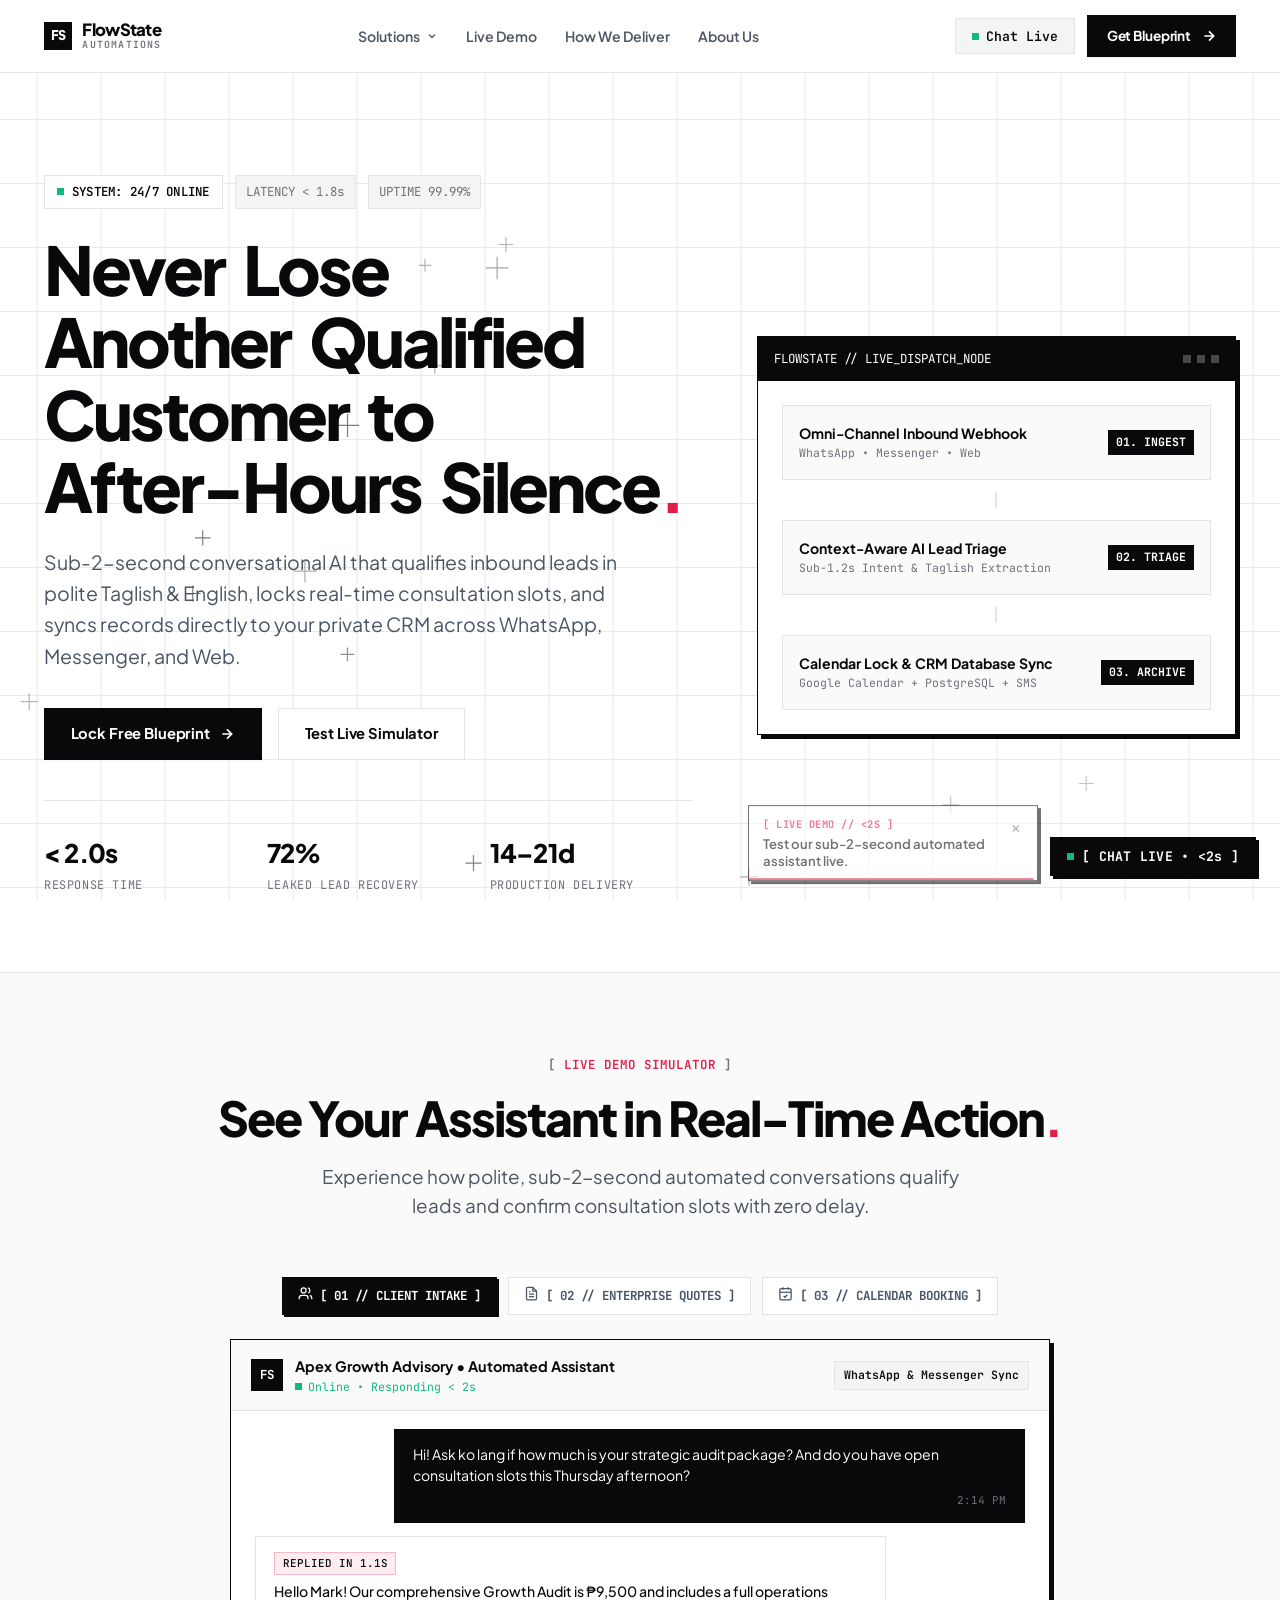
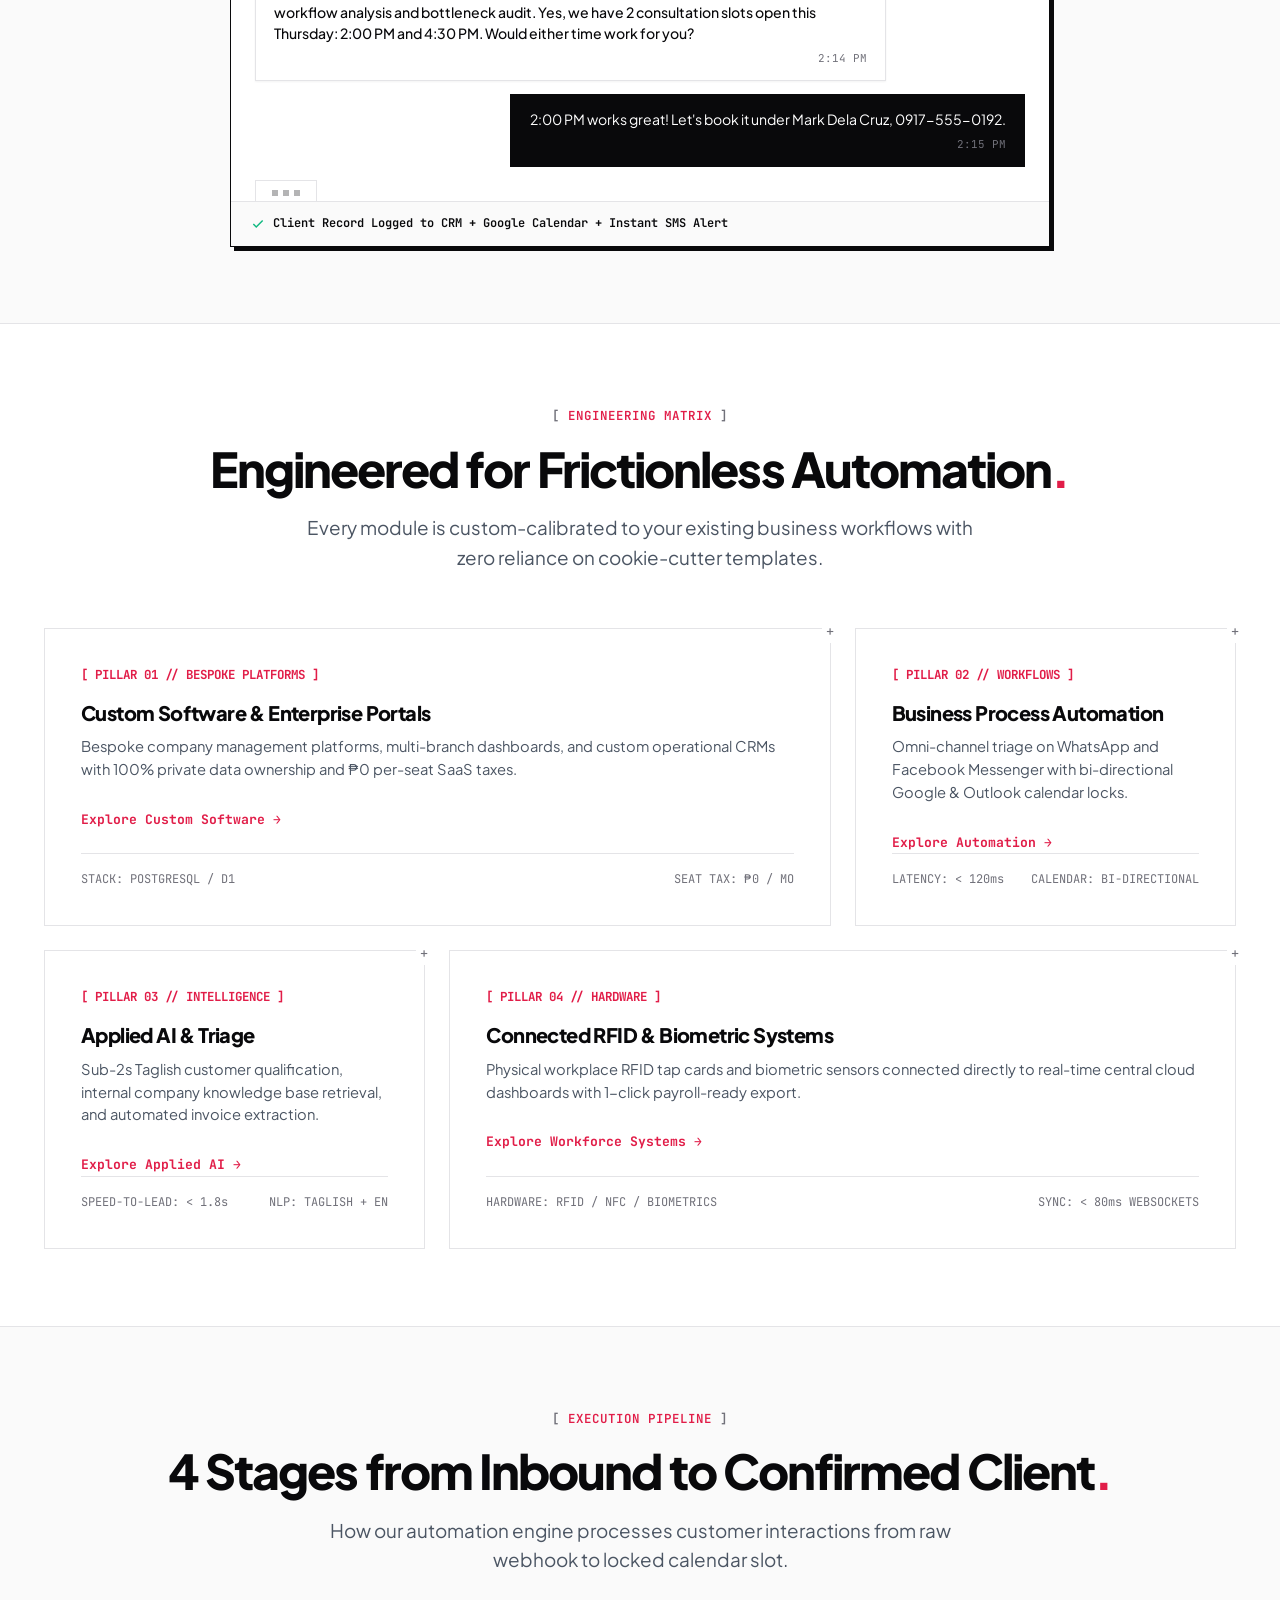
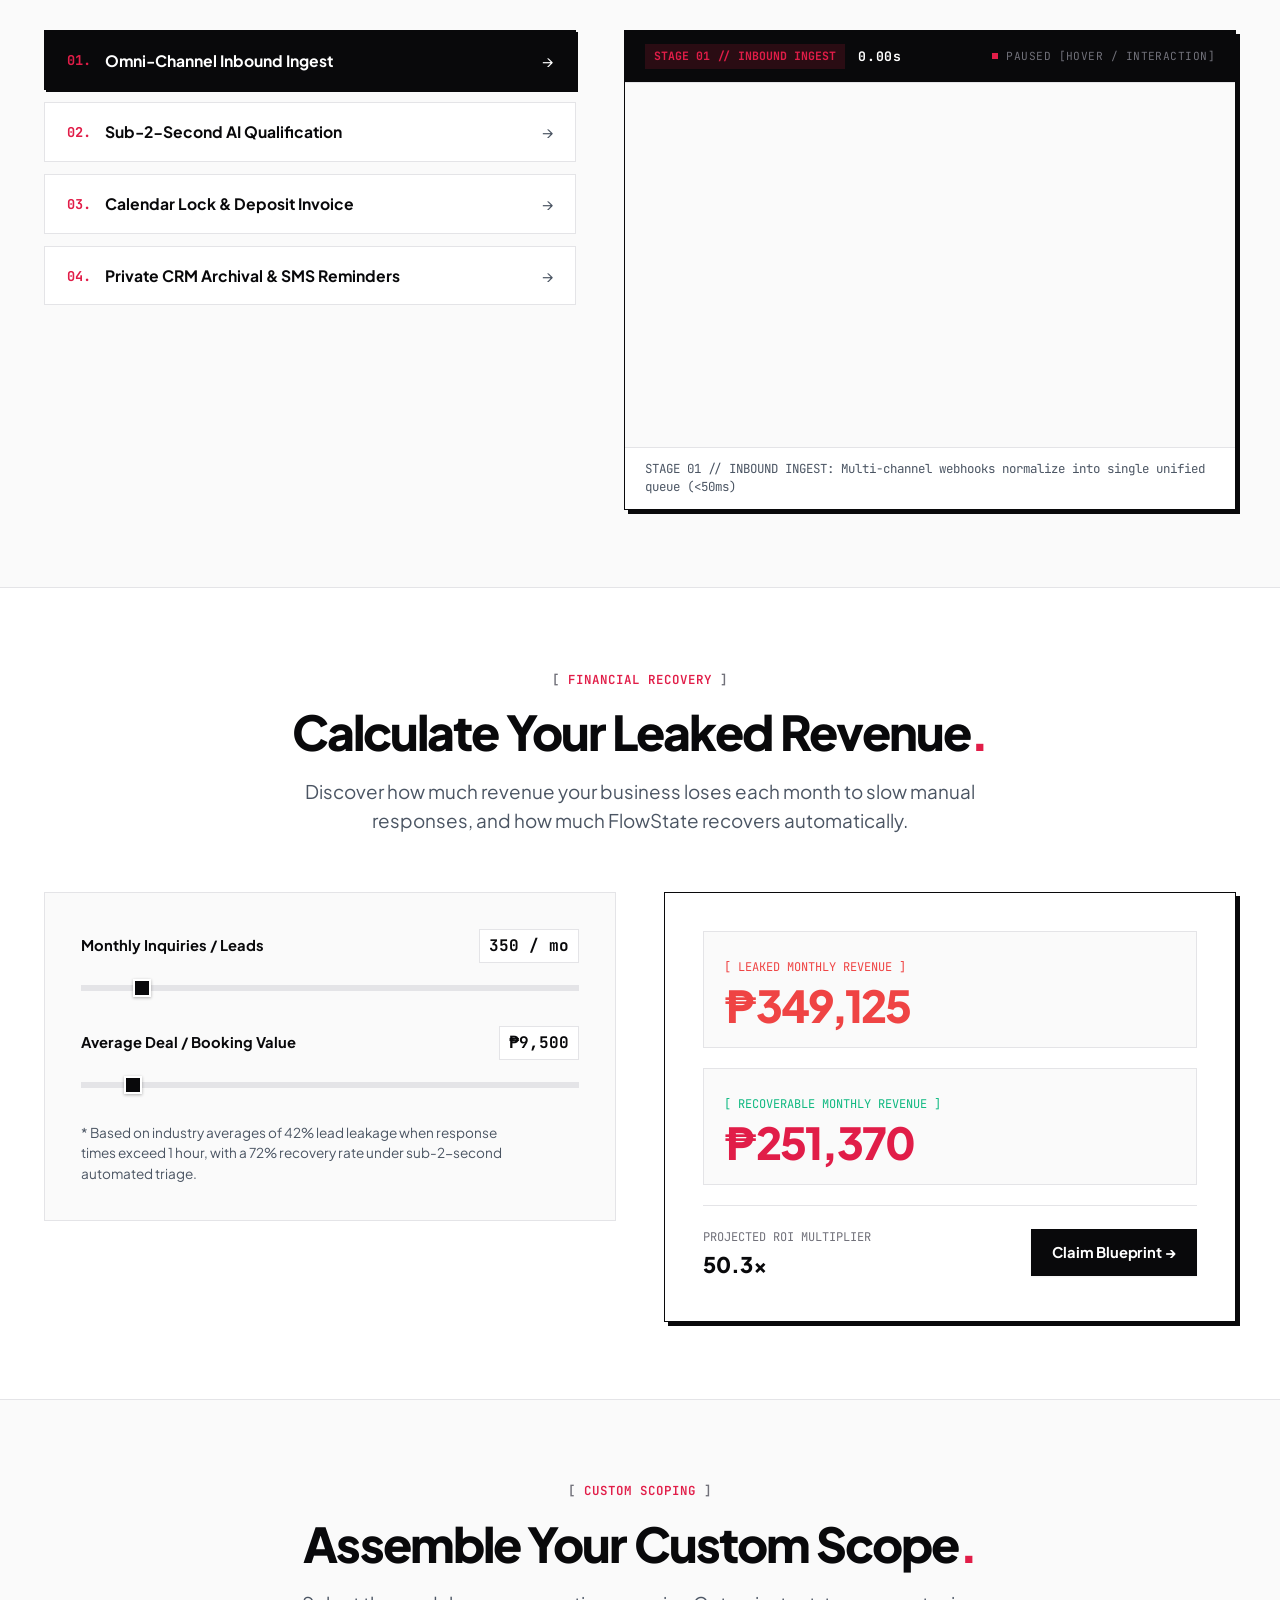
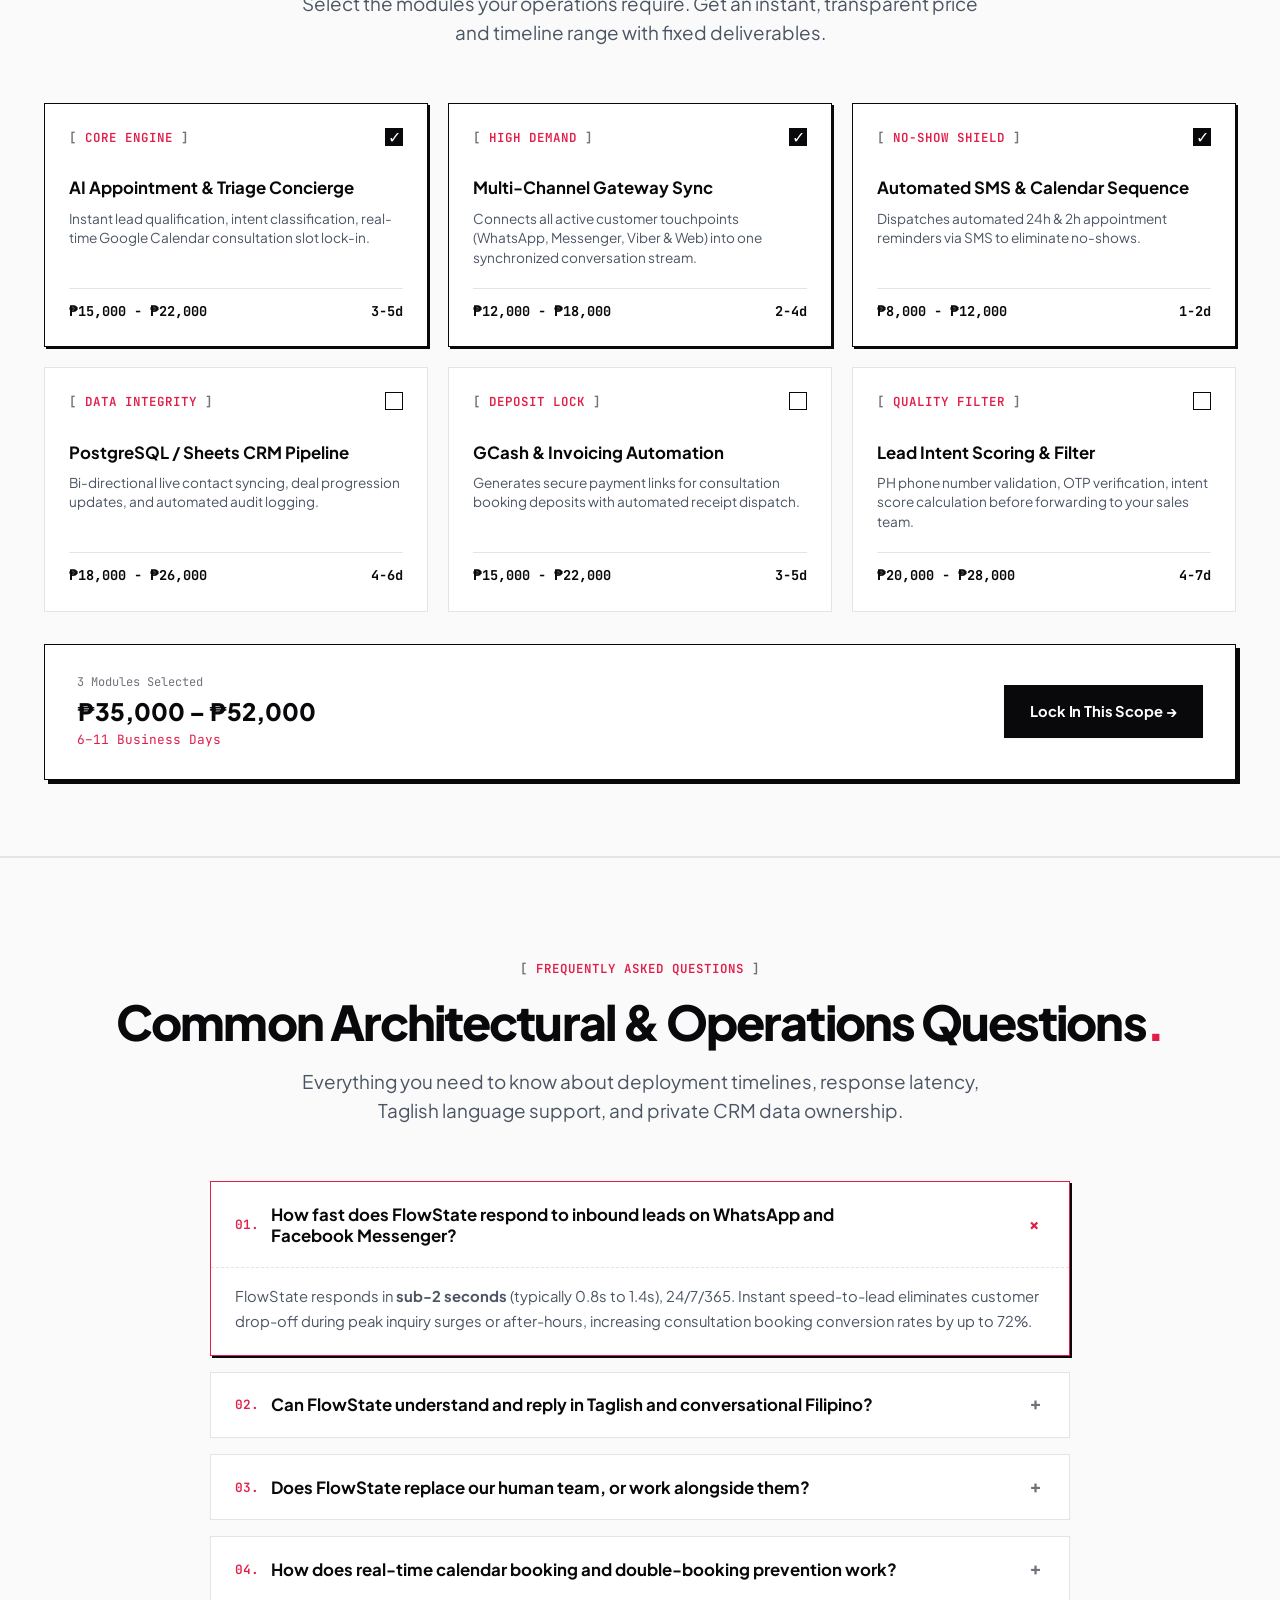
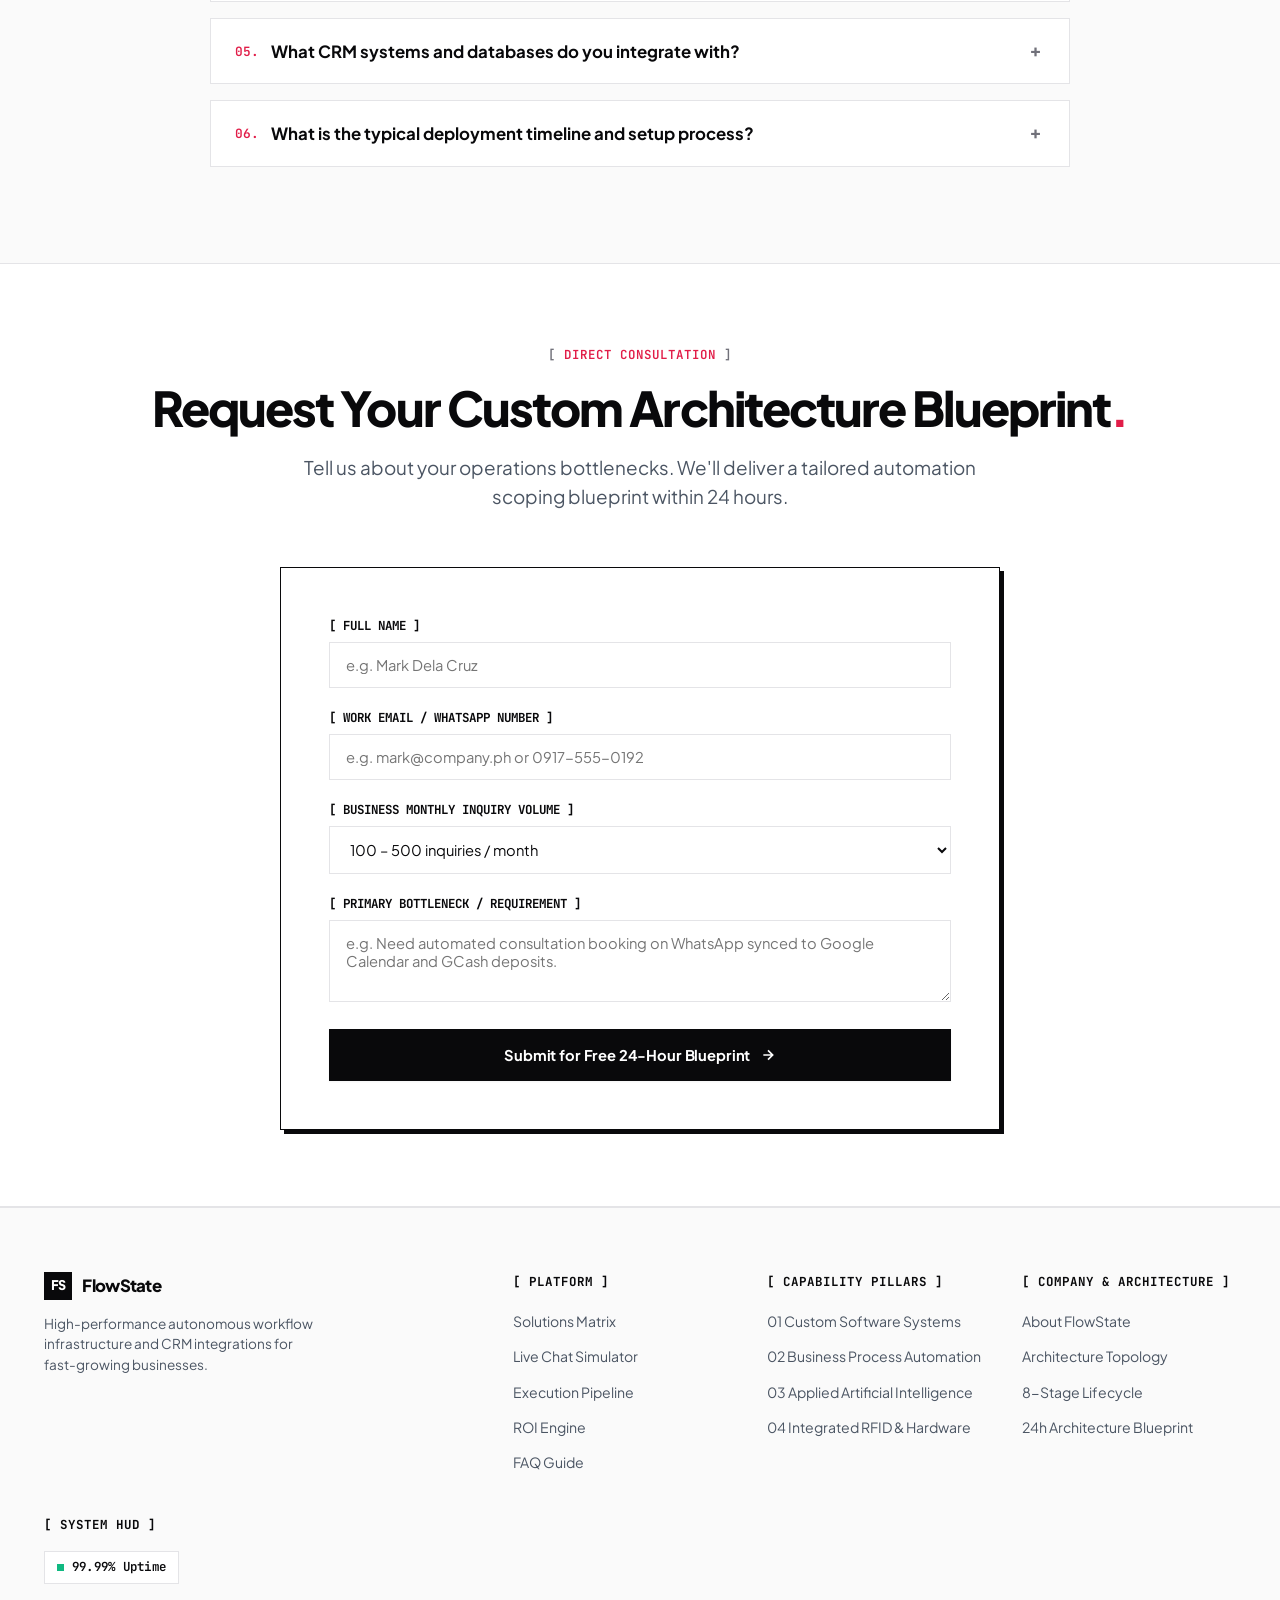
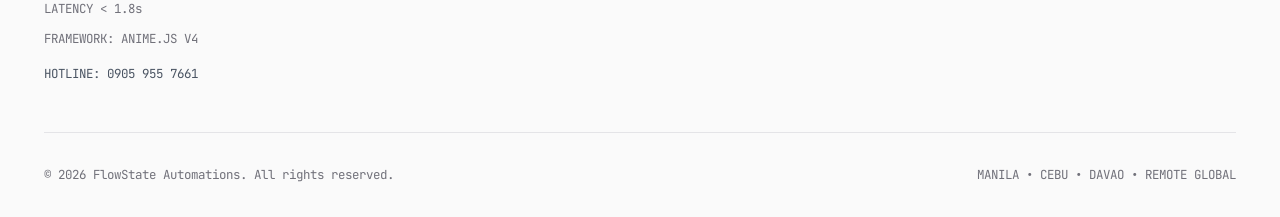
==== index.html @ f3bf7f1f "feat(ux): distill website navigation, visual hierarchy, and streamline user choices" ====
<!DOCTYPE html>
<html lang="en">
<head>
  <meta charset="UTF-8">
  <meta name="viewport" content="width=device-width, initial-scale=1.0, viewport-fit=cover, interactive-widget=resizes-content">
  <title>FlowState Automations | Custom Software, Process Automation & Applied AI Philippines</title>
  <meta name="description" content="We engineer bespoke software platforms, omni-channel automation pipelines, applied AI triage, and connected RFID hardware for expanding enterprises and SMEs in the Philippines with 100% data ownership and ₱0 per-seat SaaS tax.">
  <meta name="keywords" content="Custom Software Development Philippines, Business Process Automation Manila, Applied AI Triage NCR, Bespoke CRM Systems, RFID Attendance Integration, Taglish Conversational AI, SME Technology Partner NCR">
  <meta name="author" content="FlowState Automations">
  <meta name="robots" content="index, follow, max-snippet:-1, max-image-preview:large, max-video-preview:-1">
  <link rel="canonical" href="https://flowstate.ph/">

  <!-- Open Graph / Facebook -->
  <meta property="og:type" content="website">
  <meta property="og:site_name" content="FlowState Automations">
  <meta property="og:url" content="https://flowstate.ph/">
  <meta property="og:title" content="FlowState Automations | Custom Software, Process Automation & Applied AI Philippines">
  <meta property="og:description" content="Bespoke software platforms, omni-channel automated workflows, applied AI triage, and connected RFID workforce systems with 100% data ownership and ₱0 per-seat SaaS tax.">
  <meta property="og:image" content="https://flowstate.ph/og-image.png">
  <meta property="og:image:width" content="1200">
  <meta property="og:image:height" content="630">
  <meta property="og:locale" content="en_PH">

  <!-- Twitter -->
  <meta name="twitter:card" content="summary_large_image">
  <meta name="twitter:url" content="https://flowstate.ph/">
  <meta name="twitter:title" content="FlowState Automations | Custom Software, Process Automation & Applied AI Philippines">
  <meta name="twitter:description" content="Bespoke software platforms, omni-channel automated workflows, applied AI triage, and connected RFID workforce systems.">
  <meta name="twitter:image" content="https://flowstate.ph/og-image.png">

  <!-- Local SEO & Geo Meta Tags -->
  <meta name="geo.region" content="PH-00">
  <meta name="geo.placename" content="Metro Manila, National Capital Region (NCR)">
  <meta name="geo.position" content="14.5547;121.0244">
  <meta name="ICBM" content="14.5547, 121.0244">

  <!-- Fonts -->
  <link rel="preconnect" href="https://fonts.googleapis.com">
  <link rel="preconnect" href="https://fonts.gstatic.com" crossorigin>
  <link href="https://fonts.googleapis.com/css2?family=JetBrains+Mono:wght@400;500;600;700&family=Plus+Jakarta+Sans:wght@400;500;600;700;800&display=swap" rel="stylesheet">
  
  <!-- Core Design System & Chatbot Styles -->
  <link rel="stylesheet" href="styles.css">
  <link rel="stylesheet" href="chatbot.css">

  <!-- High-Authority JSON-LD Structured Data Schema -->
  <script type="application/ld+json">
  {
    "@context": "https://schema.org",
    "@graph": [
      {
        "@type": "WebSite",
        "@id": "https://flowstate.ph/#website",
        "url": "https://flowstate.ph/",
        "name": "FlowState Automations",
        "description": "Autonomous conversational AI agents, appointment booking, and custom CRM workflows for growing enterprises.",
        "publisher": {
          "@id": "https://flowstate.ph/#organization"
        },
        "inLanguage": ["en-PH", "tl-PH"]
      },
      {
        "@type": "ProfessionalService",
        "@id": "https://flowstate.ph/#organization",
        "name": "FlowState Automations",
        "url": "https://flowstate.ph/",
        "logo": "https://flowstate.ph/logo.png",
        "image": "https://flowstate.ph/og-image.png",
        "description": "Custom conversational AI automation agency delivering sub-2-second lead triage, calendar booking, and private CRM integration for businesses in the Philippines and worldwide.",
        "telephone": "+639175550192",
        "priceRange": "₱15,000 - ₱150,000",
        "address": {
          "@type": "PostalAddress",
          "addressLocality": "Taguig",
          "addressRegion": "Metro Manila",
          "addressCountry": "PH"
        },
        "areaServed": [
          "Philippines",
          "Southeast Asia",
          "Global"
        ],
        "hasOfferCatalog": {
          "@type": "OfferCatalog",
          "name": "AI Automation Services",
          "itemListElement": [
            {
              "@type": "Offer",
              "itemOffered": {
                "@type": "Service",
                "name": "24/7 AI Lead Qualification & Triage",
                "description": "Sub-2-second context-aware lead qualification on WhatsApp, Messenger, and Web with Taglish support."
              }
            },
            {
              "@type": "Offer",
              "itemOffered": {
                "@type": "Service",
                "name": "Real-Time Calendar Lock & Booking Automation",
                "description": "Zero double-booking bi-directional calendar lock for Google Calendar & Outlook with payment deposit integration."
              }
            },
            {
              "@type": "Offer",
              "itemOffered": {
                "@type": "Service",
                "name": "Private PostgreSQL & Custom CRM Infrastructure",
                "description": "Direct conversation and lead syncing to private cloud databases without monthly per-seat SaaS subscription fees."
              }
            }
          ]
        }
      },
      {
        "@type": "SoftwareApplication",
        "@id": "https://flowstate.ph/#software",
        "name": "FlowState Kinetic AI Engine",
        "applicationCategory": "BusinessApplication",
        "operatingSystem": "Cloud / Web / WhatsApp / Meta Messenger",
        "offers": {
          "@type": "Offer",
          "price": "15000",
          "priceCurrency": "PHP"
        },
        "aggregateRating": {
          "@type": "AggregateRating",
          "ratingValue": "4.9",
          "reviewCount": "48"
        }
      },
      {
        "@type": "FAQPage",
        "@id": "https://flowstate.ph/#faq",
        "mainEntity": [
          {
            "@type": "Question",
            "name": "How fast does FlowState respond to inbound leads on WhatsApp and Facebook Messenger?",
            "acceptedAnswer": {
              "@type": "Answer",
              "text": "FlowState's conversational AI engine responds in sub-2 seconds (typically 0.8s to 1.4s), 24 hours a day, 7 days a week. Instant speed-to-lead increases consultation booking rates by up to 72% by eliminating customer drop-off during peak or after-hours inquiry surges."
            }
          },
          {
            "@type": "Question",
            "name": "Can FlowState understand and reply in Taglish and conversational Filipino?",
            "acceptedAnswer": {
              "@type": "Answer",
              "text": "Yes. Our AI models are fine-tuned for colloquial Taglish and Philippine business nuance ('magkano package?', 'may open slot ba bukas?'). It communicates with authentic, respectful professional courtesy without robotic, generic canned replies."
            }
          },
          {
            "@type": "Question",
            "name": "Does FlowState replace our human team, or work alongside them?",
            "acceptedAnswer": {
              "@type": "Answer",
              "text": "FlowState acts as tier-1 triage and automated booking front desk. It filters spam, answers repetitive operational FAQs, and locks consultation slots. For complex custom requests, it instantly alerts your human sales team with full conversation transcripts and context."
            }
          },
          {
            "@type": "Question",
            "name": "How does real-time calendar booking and double-booking prevention work?",
            "acceptedAnswer": {
              "@type": "Answer",
              "text": "FlowState integrates directly with Google Calendar and Microsoft Outlook via bi-directional API hooks. It checks real-time availability live in conversation, reserves the slot instantly, and blocks external overlaps across all team members."
            }
          },
          {
            "@type": "Question",
            "name": "What CRM systems and databases do you integrate with?",
            "acceptedAnswer": {
              "@type": "Answer",
              "text": "We deploy direct integrations with private PostgreSQL databases, Cloudflare D1, Google Sheets, Notion, HubSpot, and custom REST API endpoints. You retain 100% data ownership with zero recurring per-seat SaaS tax."
            }
          },
          {
            "@type": "Question",
            "name": "What is the typical deployment timeline and setup process?",
            "acceptedAnswer": {
              "@type": "Answer",
              "text": "A standard production deployment takes 14 to 21 business days. This includes custom workflow architecture, prompt calibration with your service guidelines, omni-channel webhook testing, database setup, and live staff onboarding."
            }
          }
        ]
      }
    ]
  }
  </script>
</head>
<body>

  <!-- Kinetic Background Canvas Layer -->
  <canvas id="kineticBgCanvas"></canvas>

  <div class="page-wrapper">

    <!-- 1. STICKY SWISS NAVBAR -->
    <header class="navbar-sticky">
      <div class="nav-container">
        <a href="#hero" class="brand-logo" aria-label="FlowState Automations Home">
          <div class="brand-logo-mark">FS</div>
          <div class="brand-logo-text">
            <span class="brand-name">FlowState</span>
            <span class="brand-sub">AUTOMATIONS</span>
          </div>
        </a>

        <nav class="nav-menu" aria-label="Main Navigation">
          <div class="nav-item-dropdown">
            <button class="nav-link nav-dropdown-trigger" aria-expanded="false" aria-haspopup="true">
              <span>Solutions</span>
              <svg class="dropdown-chevron" viewBox="0 0 24 24" width="12" height="12" fill="none" stroke="currentColor" stroke-width="2.5"><path d="M6 9l6 6 6-6"/></svg>
            </button>
            <div class="nav-dropdown-menu">
              <div class="nav-dropdown-header">[ 4 CORE CAPABILITY PILLARS ]</div>
              <div class="nav-dropdown-grid">
                <a href="custom-software.html" class="nav-dropdown-card">
                  <div class="nav-dropdown-tag">[ PILLAR 01 ]</div>
                  <div class="nav-dropdown-title">Custom Software &amp; Portals</div>
                  <div class="nav-dropdown-desc">Bespoke management systems, CRMs &amp; private databases with ₱0 per-seat tax.</div>
                </a>
                <a href="process-automation.html" class="nav-dropdown-card">
                  <div class="nav-dropdown-tag">[ PILLAR 02 ]</div>
                  <div class="nav-dropdown-title">Process Automation &amp; Workflows</div>
                  <div class="nav-dropdown-desc">Omni-channel triage (WhatsApp, Meta) with bi-directional calendar lock.</div>
                </a>
                <a href="applied-ai.html" class="nav-dropdown-card">
                  <div class="nav-dropdown-tag">[ PILLAR 03 ]</div>
                  <div class="nav-dropdown-title">Applied AI &amp; Triage</div>
                  <div class="nav-dropdown-desc">Sub-2s Taglish conversational qualification &amp; internal knowledge retrieval.</div>
                </a>
                <a href="workforce-systems.html" class="nav-dropdown-card">
                  <div class="nav-dropdown-tag">[ PILLAR 04 ]</div>
                  <div class="nav-dropdown-title">Workforce &amp; RFID Systems</div>
                  <div class="nav-dropdown-desc">Physical RFID &amp; biometric hardware connected directly to cloud dashboards.</div>
                </a>
              </div>
            </div>
          </div>
          <a href="#simulator" class="nav-link">Live Demo</a>
          <a href="about.html#lifecycle" class="nav-link">How We Deliver</a>
          <a href="about.html" class="nav-link">About Us</a>
        </nav>

        <div class="nav-actions">
          <button class="nav-btn-chat" onclick="window.openFlowStateChat ? window.openFlowStateChat() : null" aria-label="Open Live Chat Desk">
            <span class="status-dot"></span>
            <span>Chat Live</span>
          </button>
          <a href="#contact" class="btn btn-primary nav-cta-desktop" style="padding: 0.55rem 1.15rem; font-size: 0.85rem;">
            <span>Get Blueprint</span>
            <svg class="btn-icon" viewBox="0 0 24 24" fill="none" stroke="currentColor" stroke-width="2.5"><path d="M5 12h14M12 5l7 7-7 7"/></svg>
          </a>
          <button class="mobile-menu-btn" id="mobileMenuBtn" aria-label="Toggle Navigation">
            <svg viewBox="0 0 24 24" width="22" height="22" fill="none" stroke="currentColor" stroke-width="2"><line x1="3" y1="6" x2="21" y2="6"/><line x1="3" y1="12" x2="21" y2="12"/><line x1="3" y1="18" x2="21" y2="18"/></svg>
          </button>
        </div>
      </div>

      <!-- Mobile Navigation Drawer -->
      <div class="mobile-drawer" id="mobileDrawer">
        <nav class="mobile-nav-links">
          <div class="mobile-nav-group-title">[ SOLUTIONS ]</div>
          <a href="custom-software.html" class="mobile-nav-link" onclick="closeMobileMenu()"><span>01 // Custom Software &amp; Portals</span><span>&rarr;</span></a>
          <a href="process-automation.html" class="mobile-nav-link" onclick="closeMobileMenu()"><span>02 // Process Automation</span><span>&rarr;</span></a>
          <a href="applied-ai.html" class="mobile-nav-link" onclick="closeMobileMenu()"><span>03 // Applied AI &amp; Triage</span><span>&rarr;</span></a>
          <a href="workforce-systems.html" class="mobile-nav-link" onclick="closeMobileMenu()"><span>04 // Workforce &amp; RFID Systems</span><span>&rarr;</span></a>
          <div class="mobile-nav-group-title" style="margin-top: 0.85rem;">[ PLATFORM &amp; COMPANY ]</div>
          <a href="#simulator" class="mobile-nav-link" onclick="closeMobileMenu()"><span>05 // Live Demo Sandbox</span><span>&rarr;</span></a>
          <a href="about.html#lifecycle" class="mobile-nav-link" onclick="closeMobileMenu()"><span>06 // How We Deliver (8 Stages)</span><span>&rarr;</span></a>
          <a href="about.html" class="mobile-nav-link" onclick="closeMobileMenu()"><span>07 // About FlowState</span><span>&rarr;</span></a>
          <a href="#contact" class="btn btn-primary" style="margin-top: 1.15rem; width: 100%;" onclick="closeMobileMenu()">
            <span>Request Free Blueprint &rarr;</span>
          </a>
        </nav>
      </div>
    </header>

    <!-- 2. KINETIC HERO SECTION -->
    <section class="hero-section" id="hero">
      <div class="section-container">
        <div class="hero-grid">
          <div class="hero-text-col">
            <div class="hero-tag-row">
              <span class="status-pill"><span class="status-dot status-dot-pulse"></span> SYSTEM: 24/7 ONLINE</span>
              <span class="hero-code-tag">LATENCY &lt; 1.8s</span>
              <span class="hero-code-tag">UPTIME 99.99%</span>
            </div>

            <h1 class="hero-title">
              Never Lose Another Qualified Customer to After-Hours Silence<span class="red-dot">.</span>
            </h1>

            <p class="hero-subtitle">
              Sub-2-second conversational AI that qualifies inbound leads in polite Taglish & English, locks real-time consultation slots, and syncs records directly to your private CRM across WhatsApp, Messenger, and Web.
            </p>

            <div class="hero-cta-group">
              <a href="#contact" class="btn btn-primary">
                <span>Lock Free Blueprint</span>
                <svg class="btn-icon" viewBox="0 0 24 24" fill="none" stroke="currentColor" stroke-width="2.5"><path d="M5 12h14M12 5l7 7-7 7"/></svg>
              </a>
              <a href="#simulator" class="btn btn-secondary">
                <span>Test Live Simulator</span>
              </a>
            </div>

            <div class="hero-metrics-strip">
              <div class="hero-metric-item">
                <span class="hero-metric-val">&lt; 2.0s</span>
                <span class="hero-metric-label">Response Time</span>
              </div>
              <div class="hero-metric-item">
                <span class="hero-metric-val">72%</span>
                <span class="hero-metric-label">Leaked Lead Recovery</span>
              </div>
              <div class="hero-metric-item">
                <span class="hero-metric-val">14–21d</span>
                <span class="hero-metric-label">Production Delivery</span>
              </div>
            </div>
          </div>

          <!-- Hero Mechanical Card Deck -->
          <div class="hero-visual-frame">
            <div class="hero-visual-header">
              <span>FLOWSTATE // LIVE_DISPATCH_NODE</span>
              <div class="hero-terminal-dots">
                <div class="hero-t-dot"></div>
                <div class="hero-t-dot"></div>
                <div class="hero-t-dot"></div>
              </div>
            </div>
            <div class="hero-visual-body">
              <div class="hero-flow-node">
                <div>
                  <div class="hero-flow-node-title">Omni-Channel Inbound Webhook</div>
                  <div class="hero-flow-node-meta">WhatsApp &bull; Messenger &bull; Web</div>
                </div>
                <span class="hero-flow-node-badge">01. INGEST</span>
              </div>
              <div class="hero-flow-connector"></div>
              <div class="hero-flow-node">
                <div>
                  <div class="hero-flow-node-title">Context-Aware AI Lead Triage</div>
                  <div class="hero-flow-node-meta">Sub-1.2s Intent & Taglish Extraction</div>
                </div>
                <span class="hero-flow-node-badge">02. TRIAGE</span>
              </div>
              <div class="hero-flow-connector"></div>
              <div class="hero-flow-node">
                <div>
                  <div class="hero-flow-node-title">Calendar Lock & CRM Database Sync</div>
                  <div class="hero-flow-node-meta">Google Calendar + PostgreSQL + SMS</div>
                </div>
                <span class="hero-flow-node-badge">03. ARCHIVE</span>
              </div>
            </div>
          </div>
        </div>
      </div>
    </section>

    <!-- 3. LIVE CHAT SIMULATOR SANDBOX -->
    <section class="simulator-section" id="simulator">
      <div class="section-container">
        <div class="section-header text-center">
          <span class="section-tag">LIVE DEMO SIMULATOR</span>
          <h2 class="section-title">See Your Assistant in Real-Time Action<span class="red-dot">.</span></h2>
          <p class="section-subtitle">Experience how polite, sub-2-second automated conversations qualify leads and confirm consultation slots with zero delay.</p>
        </div>

        <div class="sim-sandbox-wrapper">
          <!-- Scenario Tabs -->
          <div class="scenario-nav">
            <button class="scenario-tab active" data-scenario="consulting" onclick="switchScenario('consulting')">
              <span class="sc-icon">
                <svg viewBox="0 0 24 24" fill="none" stroke="currentColor" stroke-width="2"><path d="M16 21v-2a4 4 0 0 0-4-4H6a4 4 0 0 0-4 4v2"/><circle cx="9" cy="7" r="4"/><path d="M22 21v-2a4 4 0 0 0-3-3.87"/><path d="M16 3.13a4 4 0 0 1 0 7.75"/></svg>
              </span>
              <span>[ 01 // CLIENT INTAKE ]</span>
            </button>
            <button class="scenario-tab" data-scenario="quotes" onclick="switchScenario('quotes')">
              <span class="sc-icon">
                <svg viewBox="0 0 24 24" fill="none" stroke="currentColor" stroke-width="2"><path d="M14 2H6a2 2 0 0 0-2 2v16a2 2 0 0 0 2 2h12a2 2 0 0 0 2-2V8z"/><polyline points="14 2 14 8 20 8"/><line x1="16" y1="13" x2="8" y2="13"/><line x1="16" y1="17" x2="8" y2="17"/><polyline points="10 9 9 9 8 9"/></svg>
              </span>
              <span>[ 02 // ENTERPRISE QUOTES ]</span>
            </button>
            <button class="scenario-tab" data-scenario="booking" onclick="switchScenario('booking')">
              <span class="sc-icon">
                <svg viewBox="0 0 24 24" fill="none" stroke="currentColor" stroke-width="2"><rect x="3" y="4" width="18" height="18" rx="2" ry="2"/><line x1="16" y1="2" x2="16" y2="6"/><line x1="8" y1="2" x2="8" y2="6"/><line x1="3" y1="10" x2="21" y2="10"/><path d="M9 16l2 2 4-4"/></svg>
              </span>
              <span>[ 03 // CALENDAR BOOKING ]</span>
            </button>
          </div>

          <!-- Chat Sandbox Container -->
          <div class="sim-phone-frame">
            <div class="sim-phone-header">
              <div class="sim-brand-profile">
                <div class="sim-avatar-box">FS</div>
                <div>
                  <div class="sim-bot-name" id="simBotName">Apex Growth Advisory &bull; Automated Assistant</div>
                  <div class="sim-bot-status"><span class="status-dot"></span> Online &bull; Responding &lt; 2s</div>
                </div>
              </div>
              <div class="sim-channel-badge" id="simChannelBadge">WhatsApp & Messenger Sync</div>
            </div>

            <!-- Message Scroll Body (Locked 390px) -->
            <div class="sim-messages-body" id="simMessagesContainer"></div>

            <div class="sim-actions-strip" id="simActionsStrip">
              <div class="sync-badge">
                <svg viewBox="0 0 24 24" fill="none" stroke="currentColor" stroke-width="2.5"><polyline points="20 6 9 17 4 12"/></svg>
                <span id="simSyncText">Client Record Logged to CRM + Google Calendar + Instant SMS Alert</span>
              </div>
            </div>
          </div>
        </div>
      </div>
    </section>

    <!-- 4. CAPABILITIES BENTO MATRIX -->
    <section class="bento-section" id="solutions">
      <div class="section-container">
        <div class="section-header text-center">
          <span class="section-tag">ENGINEERING MATRIX</span>
          <h2 class="section-title">Engineered for Frictionless Automation<span class="red-dot">.</span></h2>
          <p class="section-subtitle">Every module is custom-calibrated to your existing business workflows with zero reliance on cookie-cutter templates.</p>
        </div>

        <div class="bento-grid">
          <!-- Pillar 01 -->
          <div class="bento-card bento-span-2">
            <div>
              <div class="bento-card-num">[ PILLAR 01 // BESPOKE PLATFORMS ]</div>
              <h3 class="bento-card-title">Custom Software &amp; Enterprise Portals</h3>
              <p class="bento-card-desc">Bespoke company management platforms, multi-branch dashboards, and custom operational CRMs with 100% private data ownership and ₱0 per-seat SaaS taxes.</p>
              <div style="margin-top: 0.85rem;">
                <a href="custom-software.html" class="nav-link" style="color: var(--brand-accent); font-family: var(--font-mono); font-size: 0.82rem; font-weight: 700;">Explore Custom Software &rarr;</a>
              </div>
            </div>
            <div class="bento-card-footer">
              <span>STACK: POSTGRESQL / D1</span>
              <span>SEAT TAX: ₱0 / MO</span>
            </div>
          </div>

          <!-- Pillar 02 -->
          <div class="bento-card">
            <div>
              <div class="bento-card-num">[ PILLAR 02 // WORKFLOWS ]</div>
              <h3 class="bento-card-title">Business Process Automation</h3>
              <p class="bento-card-desc">Omni-channel triage on WhatsApp and Facebook Messenger with bi-directional Google &amp; Outlook calendar locks.</p>
              <div style="margin-top: 0.85rem;">
                <a href="process-automation.html" class="nav-link" style="color: var(--brand-accent); font-family: var(--font-mono); font-size: 0.82rem; font-weight: 700;">Explore Automation &rarr;</a>
              </div>
            </div>
            <div class="bento-card-footer">
              <span>LATENCY: &lt; 120ms</span>
              <span>CALENDAR: BI-DIRECTIONAL</span>
            </div>
          </div>

          <!-- Pillar 03 -->
          <div class="bento-card">
            <div>
              <div class="bento-card-num">[ PILLAR 03 // INTELLIGENCE ]</div>
              <h3 class="bento-card-title">Applied AI &amp; Triage</h3>
              <p class="bento-card-desc">Sub-2s Taglish customer qualification, internal company knowledge base retrieval, and automated invoice extraction.</p>
              <div style="margin-top: 0.85rem;">
                <a href="applied-ai.html" class="nav-link" style="color: var(--brand-accent); font-family: var(--font-mono); font-size: 0.82rem; font-weight: 700;">Explore Applied AI &rarr;</a>
              </div>
            </div>
            <div class="bento-card-footer">
              <span>SPEED-TO-LEAD: &lt; 1.8s</span>
              <span>NLP: TAGLISH + EN</span>
            </div>
          </div>

          <!-- Pillar 04 -->
          <div class="bento-card bento-span-2">
            <div>
              <div class="bento-card-num">[ PILLAR 04 // HARDWARE ]</div>
              <h3 class="bento-card-title">Connected RFID &amp; Biometric Systems</h3>
              <p class="bento-card-desc">Physical workplace RFID tap cards and biometric sensors connected directly to real-time central cloud dashboards with 1-click payroll-ready export.</p>
              <div style="margin-top: 0.85rem;">
                <a href="workforce-systems.html" class="nav-link" style="color: var(--brand-accent); font-family: var(--font-mono); font-size: 0.82rem; font-weight: 700;">Explore Workforce Systems &rarr;</a>
              </div>
            </div>
            <div class="bento-card-footer">
              <span>HARDWARE: RFID / NFC / BIOMETRICS</span>
              <span>SYNC: &lt; 80ms WEBSOCKETS</span>
            </div>
          </div>
        </div>
      </div>
    </section>

    <!-- 5. INTERACTIVE WORKFLOW PIPELINE -->
    <section class="pipeline-section" id="pipeline">
      <div class="section-container">
        <div class="section-header text-center">
          <span class="section-tag">EXECUTION PIPELINE</span>
          <h2 class="section-title">4 Stages from Inbound to Confirmed Client<span class="red-dot">.</span></h2>
          <p class="section-subtitle">How our automation engine processes customer interactions from raw webhook to locked calendar slot.</p>
        </div>

        <div class="pipeline-grid">
          <div class="pipeline-tabs-list" role="tablist" aria-label="Execution Pipeline Stages">
            <button type="button" class="pipeline-tab-item active" id="pipeline-tab-1" role="tab" aria-selected="true" aria-controls="pipeline-panel" tabindex="0" data-step="1" onclick="switchPipelineStep(1)">
              <div class="pipeline-tab-meta">
                <span class="pipeline-tab-num">01.</span>
                <span class="pipeline-tab-title">Omni-Channel Inbound Ingest</span>
              </div>
              <span aria-hidden="true">&rarr;</span>
            </button>
            <button type="button" class="pipeline-tab-item" id="pipeline-tab-2" role="tab" aria-selected="false" aria-controls="pipeline-panel" tabindex="-1" data-step="2" onclick="switchPipelineStep(2)">
              <div class="pipeline-tab-meta">
                <span class="pipeline-tab-num">02.</span>
                <span class="pipeline-tab-title">Sub-2-Second AI Qualification</span>
              </div>
              <span aria-hidden="true">&rarr;</span>
            </button>
            <button type="button" class="pipeline-tab-item" id="pipeline-tab-3" role="tab" aria-selected="false" aria-controls="pipeline-panel" tabindex="-1" data-step="3" onclick="switchPipelineStep(3)">
              <div class="pipeline-tab-meta">
                <span class="pipeline-tab-num">03.</span>
                <span class="pipeline-tab-title">Calendar Lock & Deposit Invoice</span>
              </div>
              <span aria-hidden="true">&rarr;</span>
            </button>
            <button type="button" class="pipeline-tab-item" id="pipeline-tab-4" role="tab" aria-selected="false" aria-controls="pipeline-panel" tabindex="-1" data-step="4" onclick="switchPipelineStep(4)">
              <div class="pipeline-tab-meta">
                <span class="pipeline-tab-num">04.</span>
                <span class="pipeline-tab-title">Private CRM Archival & SMS Reminders</span>
              </div>
              <span aria-hidden="true">&rarr;</span>
            </button>
          </div>

          <div class="pipeline-visual-wrapper" id="pipeline-panel" role="tabpanel" aria-labelledby="pipeline-tab-1">
            <!-- 3D Pipeline Scene Viewport -->
            <div class="pipeline-3d-container" id="pipeline3dContainer">
              <div class="pipeline-3d-hud">
                <div class="pipeline-hud-left">
                  <span id="pipeline3dStageBadge" class="pipeline-stage-badge">STAGE 01 // INBOUND INGEST</span>
                  <span id="pipeline3dTicker" class="pipeline-hud-ticker">0.00s</span>
                </div>
                <div class="pipeline-hud-right">
                  <span class="pipeline-status-pulse"></span>
                  <span id="pipeline3dPlayState" class="pipeline-hud-mode">AUTO-LOOP [HOVER TO PAUSE]</span>
                </div>
              </div>
              <div class="pipeline-canvas-holder">
                <canvas id="pipeline3dCanvas"></canvas>
              </div>
              <div class="pipeline-3d-caption">
                <span id="pipeline3dCaptionText">STAGE 01 // INBOUND INGEST: Multi-channel webhooks normalize into single unified queue (&lt;50ms)</span>
              </div>
            </div>

            <!-- Fallback JSON Terminal (Gracefully shown if WebGL unavailable) -->
            <div class="pipeline-code-terminal" id="pipelineFallbackTerminal" style="display: none;">
              <div class="pipeline-terminal-header">
                <span id="pipelineStageBadge" class="pipeline-stage-badge">STAGE 01 // INBOUND INGEST</span>
                <span>JSON_FEED</span>
              </div>
              <div class="pipeline-terminal-body">
                <h3 class="pipeline-step-title" id="pipelineStepTitle">Inquiries Arrive from Any Channel Simultaneously</h3>
                <p class="pipeline-step-desc" id="pipelineStepDesc">Customer reaches out through Facebook Messenger, WhatsApp, Viber, or your website. FlowState normalizes the webhook payload instantly.</p>
                <pre class="pipeline-code-block"><code id="pipelineCodeBlock">// Webhook Ingest (&lt; 50ms)
{
  "source": "whatsapp_business",
  "sender_id": "+639175550192",
  "message": "Available consultation slots this Thursday for operations audit?",
  "timestamp": "2026-09-15T14:14:02Z",
  "status": "INGESTED_ACTIVE"
}</code></pre>
              </div>
            </div>
          </div>
        </div>
      </div>
    </section>

    <!-- 6. DYNAMIC ROI CALCULATOR -->
    <section class="roi-section" id="roi">
      <div class="section-container">
        <div class="section-header text-center">
          <span class="section-tag">FINANCIAL RECOVERY</span>
          <h2 class="section-title">Calculate Your Leaked Revenue<span class="red-dot">.</span></h2>
          <p class="section-subtitle">Discover how much revenue your business loses each month to slow manual responses, and how much FlowState recovers automatically.</p>
        </div>

        <div class="roi-grid">
          <div class="roi-controls-card">
            <div class="roi-slider-group">
              <div class="roi-slider-header">
                <span class="roi-slider-label">Monthly Inquiries / Leads</span>
                <span class="roi-slider-val" id="valLeads">350 / mo</span>
              </div>
              <input type="range" min="30" max="3000" step="10" value="350" class="roi-range-input" id="sliderLeads">
            </div>

            <div class="roi-slider-group">
              <div class="roi-slider-header">
                <span class="roi-slider-label">Average Deal / Booking Value</span>
                <span class="roi-slider-val" id="valDealValue">₱9,500</span>
              </div>
              <input type="range" min="500" max="100000" step="500" value="9500" class="roi-range-input" id="sliderDealValue">
            </div>

            <p style="font-size: 0.85rem; color: var(--ink-secondary); line-height: 1.5; margin-top: 1.5rem;">
              * Based on industry averages of 42% lead leakage when response times exceed 1 hour, with a 72% recovery rate under sub-2-second automated triage.
            </p>
          </div>

          <div class="roi-results-card">
            <div>
              <div class="roi-result-metric-box">
                <span style="font-family: var(--font-mono); font-size: 0.75rem; color: var(--brand-danger); text-transform: uppercase;">[ LEAKED MONTHLY REVENUE ]</span>
                <div class="roi-metric-big" style="color: var(--brand-danger);" id="roiLeakedRevenue">₱349,125</div>
              </div>

              <div class="roi-result-metric-box">
                <span style="font-family: var(--font-mono); font-size: 0.75rem; color: var(--brand-success); text-transform: uppercase;">[ RECOVERABLE MONTHLY REVENUE ]</span>
                <div class="roi-metric-big" style="color: var(--brand-accent);" id="roiRecoveredRevenue">₱251,370</div>
              </div>
            </div>

            <div style="display: flex; justify-content: space-between; align-items: center; padding-top: 1rem; border-top: 1px solid var(--border-subtle);">
              <div>
                <span style="font-family: var(--font-mono); font-size: 0.75rem; color: var(--ink-muted);">PROJECTED ROI MULTIPLIER</span>
                <div style="font-size: 1.35rem; font-weight: 800; color: var(--ink-primary);" id="roiMultiplier">50.3x</div>
              </div>
              <a href="#contact" class="btn btn-primary" style="padding: 0.65rem 1.25rem;">
                <span>Claim Blueprint &rarr;</span>
              </a>
            </div>
          </div>
        </div>
      </div>
    </section>

    <!-- 7. MODULAR SCOPE BUILDER -->
    <section class="scope-section" id="scope">
      <div class="section-container">
        <div class="section-header text-center">
          <span class="section-tag">CUSTOM SCOPING</span>
          <h2 class="section-title">Assemble Your Custom Scope<span class="red-dot">.</span></h2>
          <p class="section-subtitle">Select the modules your operations require. Get an instant, transparent price and timeline range with fixed deliverables.</p>
        </div>

        <div class="scope-grid" id="scopeModulesGrid"></div>

        <div class="scope-summary-chassis">
          <div>
            <div style="font-family: var(--font-mono); font-size: 0.75rem; color: var(--ink-muted);" id="scopeSelectedCount">3 Modules Selected</div>
            <div style="font-size: 1.5rem; font-weight: 800; color: var(--ink-primary);" id="scopePriceEstimate">₱35,000 – ₱52,000</div>
            <div style="font-family: var(--font-mono); font-size: 0.8rem; color: var(--brand-accent);" id="scopeDaysEstimate">6–11 Business Days</div>
          </div>
          <a href="#contact" class="btn btn-primary">
            <span>Lock In This Scope &rarr;</span>
          </a>
        </div>
      </div>
    </section>

    <!-- 8. HIGH-INTENT FAQ ACCORDION -->
    <section class="faq-section" id="faq">
      <div class="section-container">
        <div class="section-header text-center">
          <span class="section-tag">FREQUENTLY ASKED QUESTIONS</span>
          <h2 class="section-title">Common Architectural & Operations Questions<span class="red-dot">.</span></h2>
          <p class="section-subtitle">Everything you need to know about deployment timelines, response latency, Taglish language support, and private CRM data ownership.</p>
        </div>

        <div class="faq-grid">
          <!-- FAQ 01 -->
          <div class="faq-item active" id="faqItem0">
            <button class="faq-question" onclick="toggleFaq(0)" aria-expanded="true">
              <span class="faq-question-text">
                <span class="faq-num">01.</span>
                <span>How fast does FlowState respond to inbound leads on WhatsApp and Facebook Messenger?</span>
              </span>
              <span class="faq-toggle-icon">&plus;</span>
            </button>
            <div class="faq-answer">
              <div class="faq-answer-inner">
                FlowState responds in <strong>sub-2 seconds</strong> (typically 0.8s to 1.4s), 24/7/365. Instant speed-to-lead eliminates customer drop-off during peak inquiry surges or after-hours, increasing consultation booking conversion rates by up to 72%.
              </div>
            </div>
          </div>

          <!-- FAQ 02 -->
          <div class="faq-item" id="faqItem1">
            <button class="faq-question" onclick="toggleFaq(1)" aria-expanded="false">
              <span class="faq-question-text">
                <span class="faq-num">02.</span>
                <span>Can FlowState understand and reply in Taglish and conversational Filipino?</span>
              </span>
              <span class="faq-toggle-icon">&plus;</span>
            </button>
            <div class="faq-answer">
              <div class="faq-answer-inner">
                Yes. Our AI engine is calibrated for natural Taglish, local business colloquialisms, and polite Philippine service phrasing (<em>"Magkano po yung package?", "Available ba kayo this Thursday?"</em>). It avoids generic, robotic AI tones while strictly adhering to your brand's guidelines.
              </div>
            </div>
          </div>

          <!-- FAQ 03 -->
          <div class="faq-item" id="faqItem2">
            <button class="faq-question" onclick="toggleFaq(2)" aria-expanded="false">
              <span class="faq-question-text">
                <span class="faq-num">03.</span>
                <span>Does FlowState replace our human team, or work alongside them?</span>
              </span>
              <span class="faq-toggle-icon">&plus;</span>
            </button>
            <div class="faq-answer">
              <div class="faq-answer-inner">
                FlowState handles <strong>tier-1 triage, instant FAQ responses, and calendar booking</strong> 24/7 so your team doesn't burn out. When a high-ticket VIP inquiry or complex custom scope arises, the system immediately flags the conversation and alerts your human sales team with full transcripts.
              </div>
            </div>
          </div>

          <!-- FAQ 04 -->
          <div class="faq-item" id="faqItem3">
            <button class="faq-question" onclick="toggleFaq(3)" aria-expanded="false">
              <span class="faq-question-text">
                <span class="faq-num">04.</span>
                <span>How does real-time calendar booking and double-booking prevention work?</span>
              </span>
              <span class="faq-toggle-icon">&plus;</span>
            </button>
            <div class="faq-answer">
              <div class="faq-answer-inner">
                FlowState connects directly to Google Calendar and Microsoft Outlook via bi-directional API hooks. It checks live availability on the fly, presents available consultation slots directly in the chat, locks the slot upon confirmation, and generates automated GCash or Stripe deposit links if required.
              </div>
            </div>
          </div>

          <!-- FAQ 05 -->
          <div class="faq-item" id="faqItem4">
            <button class="faq-question" onclick="toggleFaq(4)" aria-expanded="false">
              <span class="faq-question-text">
                <span class="faq-num">05.</span>
                <span>What CRM systems and databases do you integrate with?</span>
              </span>
              <span class="faq-toggle-icon">&plus;</span>
            </button>
            <div class="faq-answer">
              <div class="faq-answer-inner">
                We integrate with private <strong>PostgreSQL databases, Cloudflare D1, Google Sheets, Notion, HubSpot</strong>, or custom REST APIs. Because we build directly on dedicated infrastructure, you retain 100% data privacy and pay <strong>zero recurring per-seat SaaS tax</strong>.
              </div>
            </div>
          </div>

          <!-- FAQ 06 -->
          <div class="faq-item" id="faqItem5">
            <button class="faq-question" onclick="toggleFaq(5)" aria-expanded="false">
              <span class="faq-question-text">
                <span class="faq-num">06.</span>
                <span>What is the typical deployment timeline and setup process?</span>
              </span>
              <span class="faq-toggle-icon">&plus;</span>
            </button>
            <div class="faq-answer">
              <div class="faq-answer-inner">
                Standard delivery is <strong>14 to 21 business days</strong> turnkey. This includes workflow architecture design, custom LLM prompt engineering, webhook integrations across WhatsApp and Messenger, database configuration, end-to-end stress testing, and live team onboarding.
              </div>
            </div>
          </div>
        </div>
      </div>
    </section>

    <!-- 9. LEAD BLUEPRINT TERMINAL -->
    <section class="contact-section" id="contact">
      <div class="section-container">
        <div class="section-header text-center">
          <span class="section-tag">DIRECT CONSULTATION</span>
          <h2 class="section-title">Request Your Custom Architecture Blueprint<span class="red-dot">.</span></h2>
          <p class="section-subtitle">Tell us about your operations bottlenecks. We'll deliver a tailored automation scoping blueprint within 24 hours.</p>
        </div>

        <div class="contact-card">
          <form id="leadCaptureForm">
            <div class="form-group">
              <label class="form-label" for="contactName">[ Full Name ]</label>
              <input type="text" class="form-input" id="contactName" required placeholder="e.g. Mark Dela Cruz">
            </div>

            <div class="form-group">
              <label class="form-label" for="contactEmailPhone">[ Work Email / WhatsApp Number ]</label>
              <input type="text" class="form-input" id="contactEmailPhone" required placeholder="e.g. mark@company.ph or 0917-555-0192">
            </div>

            <div class="form-group">
              <label class="form-label" for="contactBusinessScale">[ Business Monthly Inquiry Volume ]</label>
              <select class="form-select" id="contactBusinessScale">
                <option value="under-100">Under 100 inquiries / month</option>
                <option value="100-500" selected>100 – 500 inquiries / month</option>
                <option value="500-2000">500 – 2,000 inquiries / month</option>
                <option value="enterprise">2,000+ inquiries / month (Enterprise Hub)</option>
              </select>
            </div>

            <div class="form-group">
              <label class="form-label" for="contactNotes">[ Primary Bottleneck / Requirement ]</label>
              <textarea class="form-textarea" id="contactNotes" rows="3" placeholder="e.g. Need automated consultation booking on WhatsApp synced to Google Calendar and GCash deposits."></textarea>
            </div>

            <button type="submit" class="btn btn-primary" id="leadCaptureSubmitBtn" style="width: 100%; padding: 1rem;">
              <span>Submit for Free 24-Hour Blueprint</span>
              <svg class="btn-icon" viewBox="0 0 24 24" fill="none" stroke="currentColor" stroke-width="2.5"><path d="M5 12h14M12 5l7 7-7 7"/></svg>
            </button>
            <div id="leadCaptureFeedback" class="form-feedback" role="status" aria-live="polite"></div>
          </form>
        </div>
      </div>
    </section>

    <!-- 10. TECHNICAL FOOTER -->
    <footer class="footer-section">
      <div class="section-container">
        <div class="footer-grid">
          <div>
            <div class="brand-logo" style="margin-bottom: 0.85rem;">
              <div class="brand-logo-mark">FS</div>
              <span class="brand-name">FlowState</span>
            </div>
            <p style="font-size: 0.85rem; color: var(--ink-secondary); max-width: 280px; line-height: 1.5;">
              High-performance autonomous workflow infrastructure and CRM integrations for fast-growing businesses.
            </p>
          </div>

          <div>
            <div class="footer-col-title">[ Platform ]</div>
            <ul class="footer-links">
              <li><a href="#solutions" class="footer-link">Solutions Matrix</a></li>
              <li><a href="#simulator" class="footer-link">Live Chat Simulator</a></li>
              <li><a href="#pipeline" class="footer-link">Execution Pipeline</a></li>
              <li><a href="#roi" class="footer-link">ROI Engine</a></li>
              <li><a href="#faq" class="footer-link">FAQ Guide</a></li>
            </ul>
          </div>

          <div>
            <div class="footer-col-title">[ Capability Pillars ]</div>
            <ul class="footer-links">
              <li><a href="custom-software.html" class="footer-link">01 Custom Software Systems</a></li>
              <li><a href="process-automation.html" class="footer-link">02 Business Process Automation</a></li>
              <li><a href="applied-ai.html" class="footer-link">03 Applied Artificial Intelligence</a></li>
              <li><a href="workforce-systems.html" class="footer-link">04 Integrated RFID &amp; Hardware</a></li>
            </ul>
          </div>

          <div>
            <div class="footer-col-title">[ Company &amp; Architecture ]</div>
            <ul class="footer-links">
              <li><a href="about.html" class="footer-link">About FlowState</a></li>
              <li><a href="about.html#architecture" class="footer-link">Architecture Topology</a></li>
              <li><a href="about.html#lifecycle" class="footer-link">8-Stage Lifecycle</a></li>
              <li><a href="#contact" class="footer-link">24h Architecture Blueprint</a></li>
            </ul>
          </div>

          <div>
            <div class="footer-col-title">[ System HUD ]</div>
            <ul class="footer-links">
              <li><span class="status-pill"><span class="status-dot"></span> 99.99% Uptime</span></li>
              <li style="font-family: var(--font-mono); font-size: 0.78rem; color: var(--ink-muted); margin-top: 6px;">LATENCY &lt; 1.8s</li>
              <li style="font-family: var(--font-mono); font-size: 0.78rem; color: var(--ink-muted);">FRAMEWORK: ANIME.JS V4</li>
              <li style="font-family: var(--font-mono); font-size: 0.78rem; color: var(--ink-muted); margin-top: 6px;">
                <a href="tel:+639059557661" style="color: var(--ink-secondary);">HOTLINE: 0905 955 7661</a>
              </li>
            </ul>
          </div>
        </div>

        <div class="footer-bottom">
          <span>&copy; 2026 FlowState Automations. All rights reserved.</span>
          <span>MANILA &bull; CEBU &bull; DAVAO &bull; REMOTE GLOBAL</span>
        </div>
      </div>
    </footer>

  </div>

  <!-- Anime.js v4 Animation Engine -->
  <script src="js/anime.umd.js" defer></script>
  <!-- Three.js r128 3D Engine -->
  <script src="js/three.min.js" defer></script>
  <!-- 3D Pipeline Visualization Controller -->
  <script src="js/pipeline3d.js" defer></script>
  <!-- Application Controller -->
  <script src="app.js" defer></script>
  <!-- Mechanical Live Chatbot Controller -->
  <script src="chatbot.js" defer></script>
</body>
</html>
---- styles.css ----
/* ==========================================================================
   FLOWSTATE AUTOMATIONS — ANIME.JS V4 KINETIC WHITE DESIGN SYSTEM
   Sharp Mechanical Geometry (0px Radii) • Swiss Typography • Kinetic Canvas Grid
   Palette: Pure White (#FFFFFF), Carbon Ink (#09090B), Signal Crimson (#E11D48)
   ========================================================================== */

@import url('https://fonts.googleapis.com/css2?family=JetBrains+Mono:wght@400;500;600;700&family=Plus+Jakarta+Sans:wght@400;500;600;700;800&display=swap');

:root {
  /* Canvas & Surfaces */
  --canvas-base: #FFFFFF;
  --canvas-paper: #FAFAFA;
  --canvas-subtle: #F4F4F5;
  --canvas-surface: #FFFFFF;
  --canvas-card: #FFFFFF;
  --canvas-card-hover: #F8FAFC;
  --canvas-terminal: #09090B;

  /* Inks / Typography */
  --ink-primary: #09090B;
  --ink-secondary: #4B5563;
  --ink-muted: #71717A;
  --ink-inverse: #F8FAFC;

  /* Brand Accents */
  --brand-accent: #E11D48; /* Signal Crimson */
  --brand-accent-hover: #BE123C;
  --brand-accent-subtle: rgba(225, 29, 72, 0.08);
  --brand-dark: #09090B;
  --brand-dark-hover: #18181B;
  --brand-success: #10B981;
  --brand-warning: #F59E0B;
  --brand-danger: #EF4444;

  /* Borders & Dividers */
  --border-subtle: #E4E4E7;
  --border-card: #E4E4E7;
  --border-card-hover: #09090B;
  --border-active: #E11D48;
  --border-strong: #09090B;

  /* Typography Stacks */
  --font-display: 'Plus Jakarta Sans', -apple-system, BlinkMacSystemFont, 'Segoe UI', Roboto, sans-serif;
  --font-body: 'Plus Jakarta Sans', -apple-system, BlinkMacSystemFont, 'Segoe UI', Roboto, sans-serif;
  --font-mono: 'JetBrains Mono', ui-monospace, SFMono-Regular, Menlo, Monaco, Consolas, monospace;

  /* Shadows (Subtle, Clean Architectural Shadows) */
  --shadow-sm: 0 1px 2px rgba(0, 0, 0, 0.05);
  --shadow-md: 0 4px 12px rgba(0, 0, 0, 0.06);
  --shadow-lg: 0 12px 32px rgba(0, 0, 0, 0.08);
  --shadow-sharp: 4px 4px 0px #09090B;
  --shadow-sharp-sm: 2px 2px 0px #09090B;

  /* Sharp Geometry: 0px radii */
  --radius-sm: 0px;
  --radius-md: 0px;
  --radius-lg: 0px;
  --radius-xl: 0px;
  --radius-pill: 0px;
}

/* Base Resets */
*, *::before, *::after {
  box-sizing: border-box;
  margin: 0;
  padding: 0;
}

html {
  scroll-behavior: smooth;
  scroll-padding-top: 130px;
  color-scheme: light;
  -webkit-text-size-adjust: 100%;
}

section[id], div[id], main[id] {
  scroll-margin-top: 130px;
}

body {
  background-color: var(--canvas-base);
  color: var(--ink-secondary);
  font-family: var(--font-body);
  font-size: 1rem;
  line-height: 1.6;
  text-rendering: optimizeLegibility;
  -webkit-font-smoothing: antialiased;
  -moz-osx-font-smoothing: grayscale;
  overflow-x: hidden;
  position: relative;
  min-height: 100vh;
}

/* Kinetic Background Canvas */
#kineticBgCanvas {
  position: fixed;
  top: 0;
  left: 0;
  width: 100vw;
  height: 100vh;
  pointer-events: none;
  z-index: 0;
  opacity: 0.85;
}

/* Main Content Layer */
.page-wrapper {
  position: relative;
  z-index: 1;
}

h1, h2, h3, h4, h5, h6 {
  font-family: var(--font-display);
  color: var(--ink-primary);
  line-height: 1.2;
  font-weight: 700;
  letter-spacing: -0.025em;
  text-wrap: balance;
}

p, li, span, label {
  text-wrap: pretty;
}

a {
  color: inherit;
  text-decoration: none;
}

button, input, select, textarea {
  font-family: inherit;
  font-size: inherit;
  border-radius: 0;
}

.tabular-nums {
  font-family: var(--font-mono);
  font-variant-numeric: tabular-nums lining-nums;
  letter-spacing: -0.01em;
}

::selection {
  background-color: var(--brand-accent);
  color: #FFFFFF;
}

/* Red Dot Accent (Anime.js signature) */
.red-dot {
  color: var(--brand-accent);
  font-weight: 800;
}

/* Layout Utilities */
.section-container {
  width: 100%;
  max-width: 1240px;
  margin: 0 auto;
  padding: 0 1.5rem;
}

.text-center {
  text-align: center;
}

.section-header {
  margin-bottom: 3.5rem;
}

.section-tag {
  font-family: var(--font-mono);
  font-size: 0.78rem;
  font-weight: 600;
  letter-spacing: 0.08em;
  text-transform: uppercase;
  color: var(--brand-accent);
  margin-bottom: 0.85rem;
  display: inline-flex;
  align-items: center;
  gap: 0.5rem;
}

.section-tag::before {
  content: '[';
  color: var(--ink-muted);
}
.section-tag::after {
  content: ']';
  color: var(--ink-muted);
}

.section-title {
  font-size: clamp(2rem, 4vw, 3rem);
  font-weight: 800;
  color: var(--ink-primary);
  letter-spacing: -0.04em;
  margin-bottom: 1rem;
}

.section-subtitle {
  font-size: clamp(1rem, 1.8vw, 1.18rem);
  color: var(--ink-secondary);
  max-width: 680px;
  margin: 0 auto;
  line-height: 1.55;
}

/* Mechanical Sharp Buttons */
.btn {
  display: inline-flex;
  align-items: center;
  justify-content: center;
  gap: 0.6rem;
  padding: 0.85rem 1.6rem;
  font-size: 0.92rem;
  font-weight: 700;
  cursor: pointer;
  transition: all 0.18s cubic-bezier(0.16, 1, 0.3, 1);
  border: 1px solid transparent;
  border-radius: 0;
  text-align: center;
  letter-spacing: -0.01em;
  font-family: var(--font-display);
}

.btn-primary {
  background: var(--ink-primary);
  color: #FFFFFF;
  border-color: var(--ink-primary);
  box-shadow: var(--shadow-sm);
}

.btn-primary:hover {
  background: var(--brand-accent);
  border-color: var(--brand-accent);
  color: #FFFFFF;
  transform: translateY(-1px);
  box-shadow: var(--shadow-sharp-sm);
}

.btn-accent {
  background: var(--brand-accent);
  color: #FFFFFF;
  border-color: var(--brand-accent);
}

.btn-accent:hover {
  background: var(--brand-accent-hover);
  border-color: var(--brand-accent-hover);
  transform: translateY(-1px);
}

.btn-secondary {
  background: #FFFFFF;
  color: var(--ink-primary);
  border: 1px solid var(--border-subtle);
}

.btn-secondary:hover {
  background: var(--canvas-subtle);
  border-color: var(--ink-primary);
  color: var(--ink-primary);
}

.btn-icon {
  width: 16px;
  height: 16px;
  transition: transform 0.2s ease;
}

.btn:hover .btn-icon {
  transform: translateX(3px);
}

/* Monospace Status Pill */
.status-pill {
  display: inline-flex;
  align-items: center;
  gap: 0.5rem;
  font-family: var(--font-mono);
  font-size: 0.78rem;
  font-weight: 600;
  padding: 0.35rem 0.75rem;
  background: #FFFFFF;
  border: 1px solid var(--border-subtle);
  color: var(--ink-primary);
  letter-spacing: 0.02em;
}

.status-dot {
  width: 7px;
  height: 7px;
  background: var(--brand-success);
  border-radius: 0;
}

.status-dot-pulse {
  animation: pulseSquare 1.8s infinite;
}

@keyframes pulseSquare {
  0%, 100% { opacity: 1; transform: scale(1); }
  50% { opacity: 0.35; transform: scale(0.85); }
}

/* ==========================================================================
   1. NAVBAR (Sharp Swiss Header)
   ========================================================================== */
.navbar-sticky {
  position: sticky;
  top: 0;
  left: 0;
  right: 0;
  z-index: 100;
  background: rgba(255, 255, 255, 0.94);
  backdrop-filter: blur(12px);
  -webkit-backdrop-filter: blur(12px);
  border-bottom: 1px solid var(--border-subtle);
  transition: all 0.2s ease;
}

.nav-container {
  display: flex;
  align-items: center;
  justify-content: space-between;
  height: 72px;
  max-width: 1240px;
  margin: 0 auto;
  padding: 0 1.5rem;
}

.brand-logo {
  display: flex;
  align-items: center;
  gap: 0.65rem;
  font-weight: 800;
  font-size: 1.12rem;
  color: var(--ink-primary);
  letter-spacing: -0.04em;
}

.brand-logo-mark {
  width: 28px;
  height: 28px;
  background: var(--ink-primary);
  color: #FFFFFF;
  display: flex;
  align-items: center;
  justify-content: center;
  font-family: var(--font-mono);
  font-weight: 800;
  font-size: 0.85rem;
}

.brand-logo-text {
  display: flex;
  flex-direction: column;
  line-height: 1;
}

.brand-name {
  font-size: 1.05rem;
  font-weight: 800;
}

.brand-sub {
  font-family: var(--font-mono);
  font-size: 0.62rem;
  font-weight: 600;
  letter-spacing: 0.12em;
  color: var(--ink-muted);
  text-transform: uppercase;
  margin-top: 2px;
}

.nav-menu {
  display: flex;
  align-items: center;
  gap: 1.75rem;
  list-style: none;
}

.nav-link {
  font-size: 0.88rem;
  font-weight: 600;
  color: var(--ink-secondary);
  transition: color 0.15s ease;
  position: relative;
  padding: 0.25rem 0;
}

.nav-link:hover {
  color: var(--ink-primary);
}

.nav-link::after {
  content: '';
  position: absolute;
  bottom: 0;
  left: 0;
  width: 0;
  height: 2px;
  background: var(--brand-accent);
  transition: width 0.2s ease;
}

.nav-link:hover::after {
  width: 100%;
}

/* Solutions Mega-Menu & Dropdown */
.nav-item-dropdown {
  position: relative;
  display: inline-block;
}

.nav-dropdown-trigger {
  background: transparent;
  border: none;
  font-family: inherit;
  font-size: 0.88rem;
  font-weight: 600;
  color: var(--ink-secondary);
  cursor: pointer;
  display: inline-flex;
  align-items: center;
  gap: 0.35rem;
  padding: 0.25rem 0;
  transition: color 0.15s ease;
}

.nav-dropdown-trigger:hover,
.nav-item-dropdown:hover .nav-dropdown-trigger,
.nav-item-dropdown.active .nav-dropdown-trigger {
  color: var(--ink-primary);
}

.dropdown-chevron {
  transition: transform 0.2s ease;
}

.nav-item-dropdown:hover .dropdown-chevron,
.nav-item-dropdown.open .dropdown-chevron {
  transform: rotate(180deg);
}

.nav-dropdown-menu {
  position: absolute;
  top: 100%;
  left: 50%;
  transform: translateX(-50%) translateY(10px);
  width: 580px;
  background: #FFFFFF;
  border: 1px solid var(--border-strong);
  box-shadow: 4px 4px 0px #09090B;
  padding: 1.25rem;
  opacity: 0;
  visibility: hidden;
  pointer-events: none;
  transition: opacity 0.2s ease, transform 0.2s ease, visibility 0.2s;
  z-index: 200;
}

.nav-item-dropdown:hover .nav-dropdown-menu,
.nav-item-dropdown:focus-within .nav-dropdown-menu,
.nav-item-dropdown.open .nav-dropdown-menu {
  opacity: 1;
  visibility: visible;
  pointer-events: auto;
  transform: translateX(-50%) translateY(4px);
}

.nav-dropdown-header {
  font-family: var(--font-mono);
  font-size: 0.72rem;
  font-weight: 800;
  color: var(--brand-accent);
  letter-spacing: 0.08em;
  padding-bottom: 0.75rem;
  border-bottom: 1px solid var(--border-subtle);
  margin-bottom: 0.75rem;
}

.nav-dropdown-grid {
  display: grid;
  grid-template-columns: 1fr 1fr;
  gap: 0.75rem;
}

.nav-dropdown-card {
  display: block;
  text-decoration: none;
  padding: 0.85rem;
  background: var(--canvas-paper);
  border: 1px solid var(--border-subtle);
  transition: all 0.15s ease;
}

.nav-dropdown-card:hover {
  background: #FFFFFF;
  border-color: var(--brand-accent);
  box-shadow: 2px 2px 0px #09090B;
  transform: translateY(-1px);
}

.nav-dropdown-tag {
  font-family: var(--font-mono);
  font-size: 0.68rem;
  font-weight: 800;
  color: var(--brand-accent);
  margin-bottom: 0.25rem;
}

.nav-dropdown-title {
  font-size: 0.88rem;
  font-weight: 800;
  color: var(--ink-primary);
  line-height: 1.3;
  margin-bottom: 0.25rem;
}

.nav-dropdown-desc {
  font-size: 0.76rem;
  color: var(--ink-muted);
  line-height: 1.4;
}

.mobile-nav-group-title {
  font-family: var(--font-mono);
  font-size: 0.7rem;
  font-weight: 800;
  color: var(--brand-accent);
  letter-spacing: 0.08em;
  padding: 0.6rem 0 0.35rem;
  border-bottom: 1px solid var(--border-subtle);
}

.nav-actions {
  display: flex;
  align-items: center;
  gap: 0.75rem;
}

.nav-btn-chat {
  font-family: var(--font-mono);
  font-size: 0.82rem;
  font-weight: 600;
  padding: 0.55rem 1rem;
  background: var(--canvas-subtle);
  border: 1px solid var(--border-subtle);
  color: var(--ink-primary);
  cursor: pointer;
  transition: all 0.15s ease;
  display: inline-flex;
  align-items: center;
  gap: 0.45rem;
}

.nav-btn-chat:hover {
  background: var(--ink-primary);
  color: #FFFFFF;
  border-color: var(--ink-primary);
}

.mobile-menu-btn {
  display: none;
  background: transparent;
  border: 1px solid var(--border-subtle);
  padding: 0.5rem;
  cursor: pointer;
  color: var(--ink-primary);
  line-height: 1;
}

.mobile-drawer {
  display: none;
  background: #FFFFFF;
  border-bottom: 1px solid var(--border-strong);
  box-shadow: var(--shadow-lg);
  padding: 1.25rem 1.5rem 1.75rem;
  position: absolute;
  top: 72px;
  left: 0;
  right: 0;
  z-index: 99;
  border-top: 1px solid var(--border-subtle);
}

.mobile-drawer.open {
  display: block;
}

.mobile-nav-links {
  display: flex;
  flex-direction: column;
  gap: 0.25rem;
}

.mobile-nav-link {
  font-family: var(--font-mono);
  font-size: 0.92rem;
  font-weight: 700;
  color: var(--ink-primary);
  padding: 0.75rem 0;
  border-bottom: 1px solid var(--border-subtle);
  display: flex;
  align-items: center;
  justify-content: space-between;
  transition: all 0.15s ease;
}

.mobile-nav-link:hover {
  color: var(--brand-accent);
  padding-left: 0.35rem;
}

/* ==========================================================================
   2. KINETIC HERO SECTION
   ========================================================================== */
.hero-section {
  padding: clamp(4rem, 8vw, 7.5rem) 0 clamp(3.5rem, 6vw, 5.5rem);
  position: relative;
  border-bottom: 1px solid var(--border-subtle);
}

.hero-grid {
  display: grid;
  grid-template-columns: 1fr;
  gap: 3rem;
  align-items: center;
}

@media (min-width: 1024px) {
  .hero-grid {
    grid-template-columns: 1.15fr 0.85fr;
    gap: 4rem;
  }
}

.hero-tag-row {
  display: flex;
  align-items: center;
  gap: 0.75rem;
  margin-bottom: 1.5rem;
  flex-wrap: wrap;
}

.hero-code-tag {
  font-family: var(--font-mono);
  font-size: 0.78rem;
  color: var(--ink-muted);
  background: var(--canvas-subtle);
  padding: 0.35rem 0.65rem;
  border: 1px solid var(--border-subtle);
}

.hero-title {
  font-size: clamp(2.5rem, 5.5vw, 4.2rem);
  font-weight: 800;
  letter-spacing: -0.045em;
  line-height: 1.08;
  color: var(--ink-primary);
  margin-bottom: 1.5rem;
}

.hero-title .split-word {
  display: inline-block;
  margin-right: 0.28em;
  will-change: transform, opacity;
}

.hero-title .split-word:last-child {
  margin-right: 0;
}

.hero-subtitle {
  font-size: clamp(1.05rem, 1.8vw, 1.22rem);
  line-height: 1.6;
  color: var(--ink-secondary);
  margin-bottom: 2.25rem;
  max-width: 580px;
}

.hero-cta-group {
  display: flex;
  align-items: center;
  gap: 1rem;
  flex-wrap: wrap;
  margin-bottom: 2.5rem;
}

.hero-metrics-strip {
  display: grid;
  grid-template-columns: repeat(3, 1fr);
  gap: 1.25rem;
  padding-top: 2rem;
  border-top: 1px solid var(--border-subtle);
}

.hero-metric-item {
  display: flex;
  flex-direction: column;
}

.hero-metric-val {
  font-family: var(--font-display);
  font-size: 1.6rem;
  font-weight: 800;
  color: var(--ink-primary);
  letter-spacing: -0.03em;
}

.hero-metric-label {
  font-family: var(--font-mono);
  font-size: 0.74rem;
  color: var(--ink-muted);
  text-transform: uppercase;
  letter-spacing: 0.05em;
  margin-top: 2px;
}

/* Hero Mechanical Card Deck */
.hero-visual-frame {
  background: #FFFFFF;
  border: 1px solid var(--border-strong);
  box-shadow: var(--shadow-sharp);
  position: relative;
  overflow: hidden;
}

.hero-visual-header {
  background: var(--canvas-terminal);
  color: #FFFFFF;
  padding: 0.75rem 1rem;
  display: flex;
  align-items: center;
  justify-content: space-between;
  font-family: var(--font-mono);
  font-size: 0.78rem;
}

.hero-terminal-dots {
  display: flex;
  gap: 6px;
}

.hero-t-dot {
  width: 8px;
  height: 8px;
  background: rgba(255, 255, 255, 0.25);
}

.hero-visual-body {
  padding: 1.5rem;
  display: flex;
  flex-direction: column;
  gap: 1.25rem;
}

.hero-flow-node {
  border: 1px solid var(--border-subtle);
  background: var(--canvas-paper);
  padding: 1rem;
  display: flex;
  align-items: center;
  justify-content: space-between;
  position: relative;
  transition: all 0.2s ease;
}

.hero-flow-node:hover {
  border-color: var(--ink-primary);
  background: #FFFFFF;
}

.hero-flow-node-title {
  font-size: 0.88rem;
  font-weight: 700;
  color: var(--ink-primary);
}

.hero-flow-node-meta {
  font-family: var(--font-mono);
  font-size: 0.72rem;
  color: var(--ink-muted);
}

.hero-flow-node-badge {
  font-family: var(--font-mono);
  font-size: 0.72rem;
  font-weight: 700;
  padding: 0.2rem 0.5rem;
  background: var(--ink-primary);
  color: #FFFFFF;
}

.hero-flow-connector {
  height: 16px;
  width: 2px;
  background: var(--border-subtle);
  margin: -0.5rem auto;
}

/* ==========================================================================
   3. LIVE CHAT SIMULATOR (Sharp Mechanical Chassis)
   ========================================================================== */
.simulator-section {
  padding: clamp(3.5rem, 6vw, 6rem) 0;
  background: var(--canvas-paper);
  border-bottom: 1px solid var(--border-subtle);
}

.sim-sandbox-wrapper {
  max-width: 820px;
  margin: 0 auto;
}

.scenario-nav {
  display: flex;
  flex-wrap: wrap;
  justify-content: center;
  gap: 0.65rem;
  margin-bottom: 1.5rem;
}

.scenario-tab {
  display: inline-flex;
  align-items: center;
  gap: 0.45rem;
  background: #FFFFFF;
  border: 1px solid var(--border-subtle);
  padding: 0.55rem 0.95rem;
  color: var(--ink-secondary);
  font-size: 0.78rem;
  font-weight: 700;
  font-family: var(--font-mono);
  cursor: pointer;
  transition: all 0.15s ease;
  white-space: nowrap;
}

.scenario-tab:hover {
  border-color: var(--ink-primary);
  color: var(--ink-primary);
}

.scenario-tab.active {
  background: var(--ink-primary);
  border-color: var(--ink-primary);
  color: #FFFFFF;
  box-shadow: var(--shadow-sharp-sm);
}

.sc-icon svg {
  width: 15px;
  height: 15px;
}

.sim-phone-frame {
  background: #FFFFFF;
  border: 1px solid var(--border-strong);
  box-shadow: var(--shadow-sharp);
  overflow: hidden;
  contain: layout;
}

.sim-phone-header {
  background: var(--canvas-paper);
  padding: 0.9rem 1.25rem;
  display: flex;
  align-items: center;
  justify-content: space-between;
  border-bottom: 1px solid var(--border-subtle);
  contain: layout;
}

.sim-brand-profile {
  display: flex;
  align-items: center;
  gap: 0.75rem;
}

.sim-avatar-box {
  width: 32px;
  height: 32px;
  background: var(--ink-primary);
  color: #FFFFFF;
  display: flex;
  align-items: center;
  justify-content: center;
  font-family: var(--font-mono);
  font-weight: 700;
  font-size: 0.78rem;
}

.sim-bot-name {
  font-weight: 700;
  font-size: 0.9rem;
  color: var(--ink-primary);
}

.sim-bot-status {
  font-family: var(--font-mono);
  font-size: 0.72rem;
  color: var(--brand-success);
  display: flex;
  align-items: center;
  gap: 0.35rem;
}

.sim-channel-badge {
  font-family: var(--font-mono);
  font-size: 0.72rem;
  font-weight: 600;
  color: var(--ink-primary);
  background: var(--canvas-subtle);
  border: 1px solid var(--border-subtle);
  padding: 0.25rem 0.55rem;
}

/* Strict Height Lock for Zero Layout Shift */
.sim-messages-body {
  padding: 1.25rem 1.5rem;
  height: 390px;
  min-height: 390px;
  max-height: 390px;
  overflow-y: auto;
  overflow-x: hidden;
  display: flex;
  flex-direction: column;
  gap: 0.85rem;
  scroll-behavior: smooth;
  contain: layout size;
  box-sizing: border-box;
  background: #FFFFFF;
}

.sim-messages-body::-webkit-scrollbar {
  width: 4px;
}
.sim-messages-body::-webkit-scrollbar-track {
  background: #FFFFFF;
}
.sim-messages-body::-webkit-scrollbar-thumb {
  background: var(--border-subtle);
}

.chat-bubble {
  max-width: 82%;
  padding: 0.85rem 1.15rem;
  font-size: 0.88rem;
  line-height: 1.5;
  border-radius: 0;
}

.bubble-user {
  align-self: flex-end;
  background: var(--canvas-terminal);
  color: #FFFFFF;
  border: 1px solid var(--canvas-terminal);
}

.bubble-user div {
  color: #FFFFFF;
}

.bubble-bot {
  align-self: flex-start;
  background: #FFFFFF;
  color: #09090B;
  border: 1px solid var(--border-subtle);
  box-shadow: var(--shadow-sm);
}

.bubble-bot div {
  color: #09090B;
  font-weight: 500;
}

.bubble-badge-instant {
  display: inline-block;
  font-family: var(--font-mono);
  font-size: 0.68rem;
  font-weight: 700;
  color: var(--brand-accent);
  background: rgba(225, 29, 72, 0.08);
  border: 1px solid rgba(225, 29, 72, 0.25);
  padding: 0.15rem 0.45rem;
  margin-bottom: 0.4rem;
  text-transform: uppercase;
}

.bubble-time {
  display: block;
  font-family: var(--font-mono);
  font-size: 0.68rem;
  color: var(--ink-muted);
  margin-top: 0.35rem;
  text-align: right;
}

.chat-typing-bubble {
  align-self: flex-start;
  background: #FFFFFF;
  border: 1px solid var(--border-subtle);
  padding: 0.75rem 1rem;
  display: flex;
  align-items: center;
  gap: 5px;
}

.typing-dot {
  width: 6px;
  height: 6px;
  background: var(--ink-primary);
  display: inline-block;
}

.sim-actions-strip {
  background: var(--canvas-paper);
  padding: 0.75rem 1.25rem;
  border-top: 1px solid var(--border-subtle);
}

.sync-badge {
  display: flex;
  align-items: center;
  gap: 0.5rem;
  font-family: var(--font-mono);
  font-size: 0.75rem;
  font-weight: 600;
  color: var(--ink-primary);
}

.sync-badge svg {
  width: 14px;
  height: 14px;
  color: var(--brand-success);
  flex-shrink: 0;
}

/* ==========================================================================
   4. CAPABILITIES BENTO MATRIX (Sharp Swiss Grid)
   ========================================================================== */
.bento-section {
  padding: clamp(3.5rem, 6vw, 6rem) 0;
  background: #FFFFFF;
  border-bottom: 1px solid var(--border-subtle);
}

.bento-grid {
  display: grid;
  grid-template-columns: 1fr;
  gap: 1.5rem;
}

@media (min-width: 900px) {
  .bento-grid {
    grid-template-columns: repeat(3, 1fr);
  }
  .bento-span-2 {
    grid-column: span 2;
  }
}

.bento-card {
  background: #FFFFFF;
  border: 1px solid var(--border-subtle);
  padding: clamp(1.75rem, 3vw, 2.25rem);
  display: flex;
  flex-direction: column;
  justify-content: space-between;
  position: relative;
  transition: all 0.2s ease;
}

.bento-card::before {
  content: '+';
  position: absolute;
  top: -8px;
  right: -8px;
  font-family: var(--font-mono);
  font-size: 0.85rem;
  color: var(--ink-muted);
  background: #FFFFFF;
  padding: 0 4px;
}

.bento-card:hover {
  border-color: var(--ink-primary);
  box-shadow: var(--shadow-sharp-sm);
  transform: translateY(-2px);
}

.bento-card-num {
  font-family: var(--font-mono);
  font-size: 0.78rem;
  font-weight: 700;
  color: var(--brand-accent);
  margin-bottom: 1rem;
}

.bento-card-title {
  font-size: 1.25rem;
  font-weight: 800;
  color: var(--ink-primary);
  margin-bottom: 0.65rem;
  letter-spacing: -0.03em;
}

.bento-card-desc {
  font-size: 0.92rem;
  color: var(--ink-secondary);
  line-height: 1.55;
  margin-bottom: 1.5rem;
}

.bento-card-footer {
  display: flex;
  align-items: center;
  justify-content: space-between;
  padding-top: 1rem;
  border-top: 1px solid var(--border-subtle);
  font-family: var(--font-mono);
  font-size: 0.75rem;
  color: var(--ink-muted);
}

.bento-grid-2x2 {
  display: grid;
  grid-template-columns: 1fr;
  gap: 1.5rem;
}

@media (min-width: 900px) {
  .bento-grid-2x2 {
    grid-template-columns: repeat(2, 1fr);
  }
}

.bento-features-list {
  list-style: none;
  display: flex;
  flex-direction: column;
  gap: 0.5rem;
  margin-bottom: 1.5rem;
}

.bento-feature-item {
  font-size: 0.86rem;
  color: var(--ink-secondary);
  display: flex;
  align-items: flex-start;
  gap: 0.5rem;
  line-height: 1.45;
}

.bento-feature-item::before {
  content: '■';
  font-size: 0.6rem;
  color: var(--brand-accent);
  margin-top: 3px;
  flex-shrink: 0;
}

/* ==========================================================================
   4B. CASE IN POINT / REPRESENTATIVE PROJECTS (Sharp Swiss Portfolio)
   ========================================================================== */
.case-section {
  padding: clamp(3.5rem, 6vw, 6rem) 0;
  background: var(--canvas-subtle);
  border-bottom: 1px solid var(--border-subtle);
}

.case-grid {
  display: grid;
  grid-template-columns: 1fr;
  gap: 1.5rem;
}

@media (min-width: 980px) {
  .case-grid {
    grid-template-columns: repeat(3, 1fr);
  }
}

.case-card {
  background: #FFFFFF;
  border: 1px solid var(--border-strong);
  box-shadow: var(--shadow-sharp);
  padding: clamp(1.5rem, 2.5vw, 2rem);
  display: flex;
  flex-direction: column;
  justify-content: space-between;
  position: relative;
  transition: transform 0.2s ease, box-shadow 0.2s ease;
}

.case-card:hover {
  transform: translateY(-3px);
  box-shadow: 6px 6px 0px #09090B;
}

.case-header {
  margin-bottom: 1.25rem;
}

.case-tag-badge {
  font-family: var(--font-mono);
  font-size: 0.72rem;
  font-weight: 700;
  color: var(--brand-accent);
  background: rgba(225, 29, 72, 0.08);
  border: 1px solid rgba(225, 29, 72, 0.25);
  padding: 0.25rem 0.55rem;
  display: inline-block;
  margin-bottom: 0.75rem;
}

.case-title {
  font-size: 1.22rem;
  font-weight: 800;
  color: var(--ink-primary);
  line-height: 1.25;
  letter-spacing: -0.03em;
  margin-bottom: 0.4rem;
}

.case-client-meta {
  font-family: var(--font-mono);
  font-size: 0.74rem;
  color: var(--ink-muted);
  margin-bottom: 1rem;
}

.case-body {
  font-size: 0.88rem;
  color: var(--ink-secondary);
  line-height: 1.55;
  margin-bottom: 1.5rem;
}

.case-block {
  margin-bottom: 0.85rem;
}

.case-block-label {
  font-family: var(--font-mono);
  font-size: 0.72rem;
  font-weight: 700;
  color: var(--ink-primary);
  text-transform: uppercase;
  margin-bottom: 0.2rem;
}

.case-metric-strip {
  display: grid;
  grid-template-columns: repeat(2, 1fr);
  gap: 0.75rem;
  padding-top: 1rem;
  border-top: 1px solid var(--border-subtle);
  margin-bottom: 1rem;
}

.case-metric-box {
  background: var(--canvas-paper);
  border: 1px solid var(--border-subtle);
  padding: 0.6rem 0.75rem;
}

.case-metric-val {
  font-size: 1.25rem;
  font-weight: 800;
  color: var(--ink-primary);
  letter-spacing: -0.02em;
  line-height: 1;
}

.case-metric-lbl {
  font-family: var(--font-mono);
  font-size: 0.68rem;
  color: var(--ink-muted);
  margin-top: 0.25rem;
  text-transform: uppercase;
}

.case-footer-tags {
  display: flex;
  flex-wrap: wrap;
  gap: 0.35rem;
  padding-top: 0.85rem;
  border-top: 1px dashed var(--border-subtle);
}

.case-tech-tag {
  font-family: var(--font-mono);
  font-size: 0.68rem;
  color: var(--ink-secondary);
  background: var(--canvas-subtle);
  padding: 0.2rem 0.45rem;
  border: 1px solid var(--border-subtle);
}

/* ==========================================================================
   4C. 8-STAGE PROBLEM-FIRST METHODOLOGY (Pipeline Matrix)
   ========================================================================== */
.methodology-section {
  padding: clamp(3.5rem, 6vw, 6rem) 0;
  background: #FFFFFF;
  border-bottom: 1px solid var(--border-subtle);
}

.methodology-grid {
  display: grid;
  grid-template-columns: 1fr;
  gap: 1.25rem;
}

@media (min-width: 600px) {
  .methodology-grid {
    grid-template-columns: repeat(2, 1fr);
  }
}

@media (min-width: 1024px) {
  .methodology-grid {
    grid-template-columns: repeat(4, 1fr);
  }
}

.methodology-card {
  background: #FFFFFF;
  border: 1px solid var(--border-subtle);
  padding: 1.35rem;
  position: relative;
  display: flex;
  flex-direction: column;
  justify-content: space-between;
  transition: all 0.2s ease;
}

.methodology-card:hover {
  border-color: var(--ink-primary);
  box-shadow: var(--shadow-sharp-sm);
  transform: translateY(-2px);
}

.methodology-card-num {
  font-family: var(--font-mono);
  font-size: 0.82rem;
  font-weight: 700;
  color: var(--brand-accent);
  margin-bottom: 0.6rem;
}

.methodology-card-title {
  font-size: 1.05rem;
  font-weight: 800;
  color: var(--ink-primary);
  letter-spacing: -0.02em;
  margin-bottom: 0.4rem;
}

.methodology-card-desc {
  font-size: 0.84rem;
  color: var(--ink-secondary);
  line-height: 1.5;
  margin-bottom: 1rem;
}

.methodology-card-phase {
  font-family: var(--font-mono);
  font-size: 0.68rem;
  font-weight: 600;
  color: var(--ink-muted);
  text-transform: uppercase;
  padding-top: 0.65rem;
  border-top: 1px dashed var(--border-subtle);
  display: flex;
  justify-content: space-between;
}

/* ==========================================================================
   4D. MISSION & CORE VALUES STRIP
   ========================================================================== */
.values-section {
  padding: clamp(3rem, 5vw, 4.5rem) 0;
  background: var(--canvas-paper);
  border-bottom: 1px solid var(--border-subtle);
}

.values-grid {
  display: grid;
  grid-template-columns: 1fr;
  gap: 1.25rem;
}

@media (min-width: 768px) {
  .values-grid {
    grid-template-columns: repeat(3, 1fr);
  }
}

.value-card {
  background: #FFFFFF;
  border: 1px solid var(--border-subtle);
  padding: 1.5rem;
}

.value-card-tag {
  font-family: var(--font-mono);
  font-size: 0.72rem;
  font-weight: 700;
  color: var(--brand-accent);
  margin-bottom: 0.5rem;
}

.value-card-title {
  font-size: 1.15rem;
  font-weight: 800;
  color: var(--ink-primary);
  margin-bottom: 0.4rem;
}

.value-card-desc {
  font-size: 0.88rem;
  color: var(--ink-secondary);
  line-height: 1.55;
}

/* ==========================================================================
   5. INTERACTIVE WORKFLOW PIPELINE (Sharp Step Engine)
   ========================================================================== */
.pipeline-section {
  padding: clamp(3.5rem, 6vw, 6rem) 0;
  background: var(--canvas-paper);
  border-bottom: 1px solid var(--border-subtle);
}

.pipeline-grid {
  display: grid;
  grid-template-columns: 1fr;
  gap: 2rem;
  align-items: start;
}

@media (min-width: 960px) {
  .pipeline-grid {
    grid-template-columns: 1fr 1.15fr;
    gap: 3rem;
  }
}

.pipeline-tabs-list {
  display: flex;
  flex-direction: column;
  gap: 0.75rem;
}

.pipeline-tab-item {
  background: #FFFFFF;
  border: 1px solid var(--border-subtle);
  padding: 1.15rem 1.4rem;
  cursor: pointer;
  transition: all 0.15s ease;
  display: flex;
  align-items: center;
  justify-content: space-between;
  width: 100%;
  text-align: left;
  font-family: inherit;
  font-size: inherit;
  color: inherit;
  border-radius: 0px;
}

.pipeline-tab-item:hover {
  border-color: var(--ink-primary);
}

.pipeline-tab-item.active {
  border-color: var(--ink-primary);
  background: var(--ink-primary);
  color: #FFFFFF;
  box-shadow: var(--shadow-sharp-sm);
}

.pipeline-tab-item.active .pipeline-tab-title {
  color: #FFFFFF;
}

.pipeline-tab-item.active .pipeline-tab-num {
  color: var(--brand-accent);
}

.pipeline-tab-meta {
  display: flex;
  align-items: center;
  gap: 0.85rem;
}

.pipeline-tab-num {
  font-family: var(--font-mono);
  font-size: 0.85rem;
  font-weight: 700;
  color: var(--brand-accent);
}

.pipeline-tab-title {
  font-size: 0.98rem;
  font-weight: 700;
  color: var(--ink-primary);
}

/* 3D Pipeline Scene Viewport */
.pipeline-visual-wrapper {
  width: 100%;
}

.pipeline-3d-container {
  background: #FFFFFF;
  border: 1px solid var(--border-strong);
  box-shadow: var(--shadow-sharp);
  overflow: hidden;
  position: relative;
  display: flex;
  flex-direction: column;
  height: 480px;
  min-height: 480px;
  contain: layout size;
}

@media (max-width: 768px) {
  .pipeline-3d-container {
    height: 340px;
    min-height: 340px;
  }
}

.pipeline-3d-hud {
  background: var(--canvas-terminal);
  color: #FFFFFF;
  padding: 0.8rem 1.25rem;
  display: flex;
  align-items: center;
  justify-content: space-between;
  font-family: var(--font-mono);
  font-size: 0.78rem;
  border-bottom: 1px solid var(--border-subtle);
  z-index: 10;
  flex-shrink: 0;
}

.pipeline-hud-left {
  display: flex;
  align-items: center;
  gap: 0.85rem;
}

.pipeline-hud-right {
  display: flex;
  align-items: center;
  gap: 0.5rem;
}

.pipeline-hud-ticker {
  font-family: var(--font-mono);
  font-size: 0.82rem;
  font-weight: 700;
  color: #FFFFFF;
  letter-spacing: 0.05em;
}

.pipeline-hud-mode {
  font-family: var(--font-mono);
  font-size: 0.7rem;
  color: var(--ink-muted);
  letter-spacing: 0.04em;
}

.pipeline-status-pulse {
  width: 6px;
  height: 6px;
  background-color: var(--brand-accent);
  border-radius: 0;
  display: inline-block;
  animation: fsaStatusPulse 1.8s infinite;
}

.pipeline-canvas-holder {
  flex: 1;
  width: 100%;
  height: 380px;
  min-height: 250px;
  position: relative;
  overflow: hidden;
  background: #FAFAFA;
}

#pipeline3dCanvas {
  width: 100% !important;
  height: 100% !important;
  display: block;
  pointer-events: none;
}

.pipeline-3d-caption {
  background: #FFFFFF;
  border-top: 1px solid var(--border-subtle);
  padding: 0.8rem 1.25rem;
  font-family: var(--font-mono);
  font-size: 0.78rem;
  color: var(--ink-secondary);
  line-height: 1.45;
  z-index: 10;
  flex-shrink: 0;
  display: flex;
  align-items: center;
}

.pipeline-code-terminal {
  background: #FFFFFF;
  border: 1px solid var(--border-strong);
  box-shadow: var(--shadow-sharp);
  overflow: hidden;
}

.pipeline-terminal-header {
  background: var(--canvas-terminal);
  color: #FFFFFF;
  padding: 0.85rem 1.25rem;
  display: flex;
  align-items: center;
  justify-content: space-between;
  font-family: var(--font-mono);
  font-size: 0.78rem;
}

.pipeline-stage-badge {
  font-family: var(--font-mono);
  font-size: 0.72rem;
  font-weight: 700;
  color: var(--brand-accent);
  background: rgba(225, 29, 72, 0.15);
  padding: 0.2rem 0.55rem;
}

.pipeline-terminal-body {
  padding: 1.5rem;
  background: #FFFFFF;
}

.pipeline-step-title {
  font-size: 1.25rem;
  font-weight: 800;
  color: var(--ink-primary);
  margin-bottom: 0.5rem;
}

.pipeline-step-desc {
  font-size: 0.9rem;
  color: var(--ink-secondary);
  line-height: 1.55;
  margin-bottom: 1.25rem;
}

.pipeline-code-block {
  background: var(--canvas-paper);
  border: 1px solid var(--border-subtle);
  padding: 1rem 1.25rem;
  font-family: var(--font-mono);
  font-size: 0.82rem;
  color: var(--ink-primary);
  line-height: 1.5;
  overflow-x: auto;
}

/* ==========================================================================
   6. DYNAMIC ROI CALCULATOR (Mechanical Matrix)
   ========================================================================== */
.roi-section {
  padding: clamp(3.5rem, 6vw, 6rem) 0;
  background: #FFFFFF;
  border-bottom: 1px solid var(--border-subtle);
}

.roi-grid {
  display: grid;
  grid-template-columns: 1fr;
  gap: 2rem;
  align-items: start;
}

@media (min-width: 960px) {
  .roi-grid {
    grid-template-columns: 1fr 1fr;
    gap: 3rem;
  }
}

.roi-controls-card {
  background: var(--canvas-paper);
  border: 1px solid var(--border-subtle);
  padding: clamp(1.5rem, 3vw, 2.25rem);
}

.roi-slider-group {
  margin-bottom: 1.75rem;
}

.roi-slider-header {
  display: flex;
  justify-content: space-between;
  align-items: center;
  margin-bottom: 0.6rem;
}

.roi-slider-label {
  font-size: 0.92rem;
  font-weight: 700;
  color: var(--ink-primary);
}

.roi-slider-val {
  font-family: var(--font-mono);
  font-size: 1rem;
  font-weight: 700;
  color: var(--ink-primary);
  background: #FFFFFF;
  border: 1px solid var(--border-subtle);
  padding: 0.2rem 0.55rem;
}

.roi-range-input {
  width: 100%;
  height: 6px;
  background: var(--border-subtle);
  outline: none;
  border-radius: 0;
  -webkit-appearance: none;
  cursor: pointer;
}

.roi-range-input::-webkit-slider-thumb {
  -webkit-appearance: none;
  width: 18px;
  height: 18px;
  background: var(--ink-primary);
  border: 2px solid #FFFFFF;
  box-shadow: 0 1px 3px rgba(0,0,0,0.3);
  cursor: pointer;
  border-radius: 0;
}

.roi-results-card {
  background: #FFFFFF;
  border: 1px solid var(--border-strong);
  box-shadow: var(--shadow-sharp);
  padding: clamp(1.75rem, 3vw, 2.5rem);
  display: flex;
  flex-direction: column;
  justify-content: space-between;
}

.roi-result-metric-box {
  background: var(--canvas-paper);
  border: 1px solid var(--border-subtle);
  padding: 1.25rem;
  margin-bottom: 1.25rem;
}

.roi-metric-big {
  font-size: clamp(2rem, 3.5vw, 2.75rem);
  font-weight: 800;
  color: var(--brand-accent);
  letter-spacing: -0.04em;
  line-height: 1;
  margin-top: 0.35rem;
}

/* ==========================================================================
   7. MODULAR SCOPE BUILDER (Tabular Matrix)
   ========================================================================== */
.scope-section {
  padding: clamp(3.5rem, 6vw, 6rem) 0;
  background: var(--canvas-paper);
  border-bottom: 1px solid var(--border-subtle);
}

.scope-grid {
  display: grid;
  grid-template-columns: 1fr;
  gap: 1.25rem;
  margin-bottom: 2rem;
}

@media (min-width: 768px) {
  .scope-grid {
    grid-template-columns: repeat(2, 1fr);
  }
}
@media (min-width: 1024px) {
  .scope-grid {
    grid-template-columns: repeat(3, 1fr);
  }
}

.scope-card {
  background: #FFFFFF;
  border: 1px solid var(--border-subtle);
  padding: 1.5rem;
  cursor: pointer;
  transition: all 0.15s ease;
  display: flex;
  flex-direction: column;
  justify-content: space-between;
}

.scope-card:hover {
  border-color: var(--ink-primary);
}

.scope-card.selected {
  border-color: var(--ink-primary);
  box-shadow: var(--shadow-sharp-sm);
  background: #FFFFFF;
}

.scope-card-header {
  display: flex;
  justify-content: space-between;
  align-items: flex-start;
  margin-bottom: 0.85rem;
}

.scope-checkbox {
  width: 18px;
  height: 18px;
  border: 1px solid var(--ink-primary);
  display: flex;
  align-items: center;
  justify-content: center;
  background: #FFFFFF;
}

.scope-card.selected .scope-checkbox {
  background: var(--ink-primary);
  color: #FFFFFF;
}

.scope-title {
  font-size: 1.05rem;
  font-weight: 700;
  color: var(--ink-primary);
  margin-bottom: 0.4rem;
}

.scope-desc {
  font-size: 0.85rem;
  color: var(--ink-secondary);
  line-height: 1.45;
  margin-bottom: 1.25rem;
}

.scope-pricing-row {
  font-family: var(--font-mono);
  font-size: 0.85rem;
  font-weight: 700;
  color: var(--ink-primary);
  display: flex;
  justify-content: space-between;
  padding-top: 0.75rem;
  border-top: 1px solid var(--border-subtle);
}

.scope-summary-chassis {
  background: #FFFFFF;
  border: 1px solid var(--border-strong);
  box-shadow: var(--shadow-sharp);
  padding: 1.75rem 2rem;
  display: flex;
  flex-direction: column;
  gap: 1.25rem;
}

@media (min-width: 768px) {
  .scope-summary-chassis {
    flex-direction: row;
    align-items: center;
    justify-content: space-between;
  }
}

/* ==========================================================================
   8. LEAD BLUEPRINT TERMINAL & FOOTER
   ========================================================================== */
.contact-section {
  padding: clamp(3.5rem, 6vw, 6rem) 0;
  background: #FFFFFF;
  border-bottom: 1px solid var(--border-subtle);
}

.contact-card {
  max-width: 720px;
  margin: 0 auto;
  background: #FFFFFF;
  border: 1px solid var(--border-strong);
  box-shadow: var(--shadow-sharp);
  padding: clamp(2rem, 4vw, 3rem);
}

.form-group {
  margin-bottom: 1.25rem;
}

.form-label {
  display: block;
  font-family: var(--font-mono);
  font-size: 0.78rem;
  font-weight: 700;
  color: var(--ink-primary);
  margin-bottom: 0.4rem;
  text-transform: uppercase;
}

.form-input, .form-select, .form-textarea {
  width: 100%;
  padding: 0.8rem 1rem;
  border: 1px solid var(--border-subtle);
  background: #FFFFFF;
  color: var(--ink-primary);
  font-size: 0.92rem;
  outline: none;
  transition: border-color 0.15s ease;
}

.form-input:focus, .form-select:focus, .form-textarea:focus {
  border-color: var(--ink-primary);
  box-shadow: var(--shadow-sharp-sm);
}

.form-feedback {
  display: none;
  margin-top: 1.25rem;
  padding: 1rem 1.25rem;
  font-family: var(--font-mono);
  font-size: 0.85rem;
  line-height: 1.5;
  border: 1px solid var(--border-subtle);
  border-left: 4px solid var(--ink-primary);
  background: var(--canvas-paper);
}

.form-feedback.success {
  display: block;
  border-color: #10B981;
  background: #F0FDF4;
  color: #065F46;
}

.form-feedback.error {
  display: block;
  border-color: #EF4444;
  background: #FEF2F2;
  color: #991B1B;
}

.footer-section {
  background: var(--canvas-paper);
  padding: 4rem 0 2rem;
  border-top: 1px solid var(--border-subtle);
}

.footer-grid {
  display: grid;
  grid-template-columns: 1fr;
  gap: 2.5rem;
  margin-bottom: 3rem;
}

@media (min-width: 768px) {
  .footer-grid {
    grid-template-columns: 2fr 1fr 1fr 1fr;
  }
}

.footer-col-title {
  font-family: var(--font-mono);
  font-size: 0.78rem;
  font-weight: 700;
  color: var(--ink-primary);
  margin-bottom: 1rem;
  text-transform: uppercase;
  letter-spacing: 0.08em;
}

.footer-links {
  list-style: none;
  display: flex;
  flex-direction: column;
  gap: 0.6rem;
}

.footer-link {
  font-size: 0.88rem;
  color: var(--ink-secondary);
  transition: color 0.15s ease;
}

.footer-link:hover {
  color: var(--ink-primary);
}

.footer-bottom {
  display: flex;
  flex-direction: column;
  gap: 1rem;
  align-items: center;
  justify-content: space-between;
  padding-top: 2rem;
  border-top: 1px solid var(--border-subtle);
  font-family: var(--font-mono);
  font-size: 0.78rem;
  color: var(--ink-muted);
}

@media (min-width: 768px) {
  .footer-bottom {
    flex-direction: row;
  }
}

/* ==========================================================================
   10. COMPREHENSIVE MULTI-DEVICE RESPONSIVE SYSTEM
   ========================================================================== */

/* Tablet & Mobile Nav Trigger (< 860px) */
@media (max-width: 860px) {
  .nav-container {
    height: 60px;
    padding: 0 1rem;
  }
  .nav-menu {
    display: none;
  }
  .nav-cta-desktop {
    display: none !important;
  }
  .nav-actions {
    gap: 0.5rem;
  }
  .nav-btn-chat {
    padding: 0.38rem 0.75rem;
    font-size: 0.76rem;
  }
  .mobile-menu-btn {
    display: inline-flex;
    align-items: center;
    justify-content: center;
    width: 36px;
    height: 36px;
    padding: 6px;
  }
  .mobile-drawer {
    top: 60px;
    padding: 1rem 1.25rem 1.25rem;
  }
  .mobile-nav-link {
    font-size: 0.84rem;
    padding: 0.6rem 0;
  }
  .mobile-drawer .btn {
    padding: 0.68rem 1rem;
    font-size: 0.84rem;
    margin-top: 0.75rem;
  }
}

@media (max-width: 480px) {
  .brand-sub {
    display: none;
  }
  .brand-name {
    font-size: 0.98rem;
  }
  .brand-logo-mark {
    width: 24px;
    height: 24px;
    font-size: 0.75rem;
  }
  .nav-btn-chat {
    padding: 0.35rem 0.6rem;
    font-size: 0.72rem;
  }
}

/* ==========================================================================
   10. HIGH-INTENT FAQ ACCORDION (SWISS BRUTALIST 0PX)
   ========================================================================== */
.faq-section {
  padding: 6rem 0;
  background-color: var(--canvas-paper);
  border-top: 1px solid var(--border-subtle);
  border-bottom: 1px solid var(--border-subtle);
  position: relative;
}

.faq-grid {
  display: grid;
  grid-template-columns: 1fr;
  gap: 1rem;
  max-width: 860px;
  margin: 0 auto;
}

.faq-item {
  background-color: var(--canvas-card);
  border: 1px solid var(--border-card);
  transition: border-color 0.2s ease, box-shadow 0.2s ease;
}

.faq-item:hover {
  border-color: var(--border-card-hover);
}

.faq-item.active {
  border-color: var(--brand-accent);
  box-shadow: var(--shadow-sharp-sm);
}

.faq-question {
  width: 100%;
  padding: 1.35rem 1.5rem;
  background: none;
  border: none;
  display: flex;
  justify-content: space-between;
  align-items: center;
  text-align: left;
  cursor: pointer;
  font-family: var(--font-display);
  font-size: 1.05rem;
  font-weight: 700;
  color: var(--ink-primary);
  gap: 1rem;
}

.faq-question-text {
  display: flex;
  align-items: center;
  gap: 0.75rem;
}

.faq-num {
  font-family: var(--font-mono);
  font-size: 0.8rem;
  color: var(--brand-accent);
  font-weight: 600;
}

.faq-toggle-icon {
  width: 20px;
  height: 20px;
  flex-shrink: 0;
  display: flex;
  align-items: center;
  justify-content: center;
  font-family: var(--font-mono);
  font-size: 1.15rem;
  font-weight: 700;
  color: var(--ink-muted);
  transition: transform 0.25s ease, color 0.2s ease;
}

.faq-item.active .faq-toggle-icon {
  transform: rotate(45deg);
  color: var(--brand-accent);
}

.faq-answer {
  max-height: 0;
  overflow: hidden;
  transition: max-height 0.35s cubic-bezier(0.16, 1, 0.3, 1), opacity 0.25s ease;
  opacity: 0;
}

.faq-item.active .faq-answer {
  max-height: 300px;
  opacity: 1;
}

.faq-answer-inner {
  padding: 0 1.5rem 1.35rem 1.5rem;
  font-size: 0.925rem;
  line-height: 1.65;
  color: var(--ink-secondary);
  border-top: 1px dashed var(--border-subtle);
  padding-top: 1rem;
}

/* Tablets & Small Laptops (< 1024px) */
@media (max-width: 1023px) {
  .hero-grid {
    grid-template-columns: 1fr;
    gap: 2.5rem;
  }
  .hero-visual-frame {
    max-width: 580px;
    margin: 0 auto;
    width: 100%;
  }
}

/* Mobile & Phablets (< 768px) */
@media (max-width: 767px) {
  .section-header {
    margin-bottom: 2.5rem;
  }
  .section-title {
    font-size: clamp(1.85rem, 6vw, 2.35rem);
  }
  .hero-section {
    padding: 2.5rem 0 3rem;
  }
  .hero-title {
    font-size: clamp(2rem, 7.5vw, 2.85rem);
    margin-bottom: 1.25rem;
  }
  .hero-subtitle {
    font-size: 1rem;
    margin-bottom: 1.75rem;
  }
  .hero-cta-group {
    flex-direction: column;
    align-items: stretch;
    gap: 0.75rem;
    margin-bottom: 2rem;
  }
  .hero-cta-group .btn {
    width: 100%;
  }
  .hero-metrics-strip {
    grid-template-columns: 1fr;
    gap: 0.75rem;
    padding-top: 1.5rem;
  }
  .hero-metric-item {
    flex-direction: row;
    align-items: baseline;
    justify-content: space-between;
    padding: 0.4rem 0;
    border-bottom: 1px solid var(--border-subtle);
  }
  .hero-metric-item:last-child {
    border-bottom: none;
  }
  
  /* Simulator Mobile Touch */
  .scenario-nav {
    justify-content: flex-start;
    flex-wrap: nowrap;
    overflow-x: auto;
    padding-bottom: 0.6rem;
    -webkit-overflow-scrolling: touch;
    scrollbar-width: none;
  }
  .scenario-nav::-webkit-scrollbar {
    display: none;
  }
  .scenario-tab {
    flex-shrink: 0;
  }
  .sim-phone-header {
    padding: 0.75rem 1rem;
  }
  .sim-channel-badge {
    display: none;
  }
  .sim-messages-body {
    padding: 1rem;
    height: 350px;
    min-height: 350px;
    max-height: 350px;
  }
  .chat-bubble {
    max-width: 92%;
    font-size: 0.84rem;
    padding: 0.75rem 0.95rem;
  }

  /* Pipeline Mobile */
  .pipeline-grid {
    gap: 1.5rem;
  }
  .pipeline-tab-item {
    padding: 0.85rem 1rem;
  }
  .pipeline-terminal-body {
    padding: 1.15rem 1rem;
  }
  .pipeline-code-block {
    font-size: 0.74rem;
    padding: 0.75rem;
  }

  /* ROI Mobile */
  .roi-controls-card, .roi-results-card {
    padding: 1.25rem 1rem;
  }
  .roi-metric-big {
    font-size: 1.85rem;
  }
  .roi-results-card > div:last-child {
    flex-direction: column;
    align-items: stretch;
    gap: 1rem;
  }
  .roi-results-card .btn {
    width: 100%;
  }

  /* Scope Matrix Mobile */
  .scope-card {
    padding: 1.15rem;
  }
  .scope-summary-chassis {
    padding: 1.25rem;
    flex-direction: column;
    align-items: stretch;
    gap: 1rem;
  }
  .scope-summary-chassis .btn {
    width: 100%;
  }

  /* Lead Form Mobile */
  .contact-card {
    padding: 1.5rem 1.15rem;
  }

  /* Footer Mobile */
  .footer-section {
    padding: 3rem 0 1.5rem;
  }
  .footer-grid {
    gap: 2rem;
  }
}

/* Small Phones (< 380px) */
@media (max-width: 380px) {
  .section-container {
    padding: 0 1rem;
  }
  .brand-sub {
    display: none;
  }
  .hero-title {
    font-size: 1.85rem;
  }
  .hero-tag-row {
    gap: 0.4rem;
  }
  .status-pill, .hero-code-tag {
    font-size: 0.7rem;
    padding: 0.25rem 0.5rem;
  }
}

/* ==========================================================================
   11. ABOUT PAGE DEDICATED SWISS BRUTALIST COMPONENTS & HUD
   ========================================================================== */

/* Active State for Navbar Links */
.nav-link.active {
  color: var(--brand-accent);
  font-weight: 700;
  position: relative;
}

.nav-link.active::after {
  content: '';
  position: absolute;
  bottom: -6px;
  left: 0;
  right: 0;
  height: 2px;
  background: var(--brand-accent);
}

/* Breadcrumb Navigation */
.breadcrumb-nav {
  margin-bottom: 1.25rem;
}

.breadcrumb-list {
  display: flex;
  align-items: center;
  gap: 0.5rem;
  list-style: none;
  font-family: var(--font-mono);
  font-size: 0.78rem;
  color: var(--ink-muted);
}

.breadcrumb-item a {
  color: var(--ink-secondary);
  transition: color 0.15s ease;
}

.breadcrumb-item a:hover {
  color: var(--brand-accent);
}

.breadcrumb-separator {
  color: var(--border-subtle);
}

.breadcrumb-current {
  color: var(--brand-accent);
  font-weight: 700;
}

/* Quick In-Page Jump Sub-Nav Strip */
.jump-nav-strip {
  background: var(--canvas-paper);
  border-bottom: 1px solid var(--border-subtle);
  position: sticky;
  top: 70px;
  z-index: 90;
  backdrop-filter: blur(8px);
  -webkit-backdrop-filter: blur(8px);
}

.jump-nav-container {
  display: flex;
  align-items: center;
  gap: 0.5rem;
  overflow-x: auto;
  padding: 0.6rem 1.5rem;
  max-width: 1240px;
  margin: 0 auto;
  scrollbar-width: none;
  -webkit-overflow-scrolling: touch;
}

.jump-nav-container::-webkit-scrollbar {
  display: none;
}

.jump-nav-label {
  font-family: var(--font-mono);
  font-size: 0.72rem;
  font-weight: 700;
  color: var(--ink-muted);
  text-transform: uppercase;
  letter-spacing: 0.06em;
  flex-shrink: 0;
  margin-right: 0.5rem;
}

.jump-nav-link {
  font-family: var(--font-mono);
  font-size: 0.75rem;
  font-weight: 600;
  color: var(--ink-secondary);
  background: #FFFFFF;
  border: 1px solid var(--border-subtle);
  padding: 0.35rem 0.75rem;
  white-space: nowrap;
  flex-shrink: 0;
  transition: all 0.15s ease;
  position: relative;
}

.jump-nav-link:hover {
  border-color: var(--ink-primary);
  color: var(--ink-primary);
  background: var(--canvas-subtle);
}

.jump-nav-link.active {
  color: var(--brand-accent);
  background: #FFFFFF;
  border-color: var(--brand-accent);
  font-weight: 700;
  box-shadow: 2px 2px 0px var(--brand-accent);
}

.jump-nav-link:focus-visible {
  outline: 2px solid var(--brand-accent);
  outline-offset: 2px;
}

/* Core Principle Callout Chassis */
.principle-chassis {
  background: #FFFFFF;
  border: 1px solid var(--border-strong);
  box-shadow: var(--shadow-sharp);
  padding: clamp(1.5rem, 3vw, 2.5rem);
  margin-top: 2.5rem;
  position: relative;
}

.principle-header {
  display: flex;
  align-items: center;
  justify-content: space-between;
  margin-bottom: 1rem;
  flex-wrap: wrap;
  gap: 0.5rem;
}

.principle-badge {
  font-family: var(--font-mono);
  font-size: 0.75rem;
  font-weight: 700;
  color: var(--brand-accent);
  background: rgba(225, 29, 72, 0.08);
  border: 1px solid rgba(225, 29, 72, 0.25);
  padding: 0.25rem 0.65rem;
}

.principle-quote {
  font-family: var(--font-display);
  font-size: clamp(1.25rem, 2.5vw, 1.65rem);
  font-weight: 800;
  color: var(--ink-primary);
  line-height: 1.3;
  letter-spacing: -0.03em;
  margin-bottom: 1.25rem;
  border-left: 3px solid var(--brand-accent);
  padding-left: 1rem;
}

.principle-points-grid {
  display: grid;
  grid-template-columns: 1fr;
  gap: 1rem;
  padding-top: 1.25rem;
  border-top: 1px solid var(--border-subtle);
}

@media (min-width: 640px) {
  .principle-points-grid {
    grid-template-columns: repeat(2, 1fr);
  }
}

@media (min-width: 1024px) {
  .principle-points-grid {
    grid-template-columns: repeat(4, 1fr);
  }
}

.principle-point-item {
  display: flex;
  flex-direction: column;
  gap: 0.25rem;
}

.principle-point-title {
  font-size: 0.88rem;
  font-weight: 700;
  color: var(--ink-primary);
}

.principle-point-desc {
  font-size: 0.8rem;
  color: var(--ink-muted);
  line-height: 1.45;
}

/* Target Profile Matrix */
.profile-grid {
  display: grid;
  grid-template-columns: 1fr;
  gap: 1.5rem;
}

@media (min-width: 640px) {
  .profile-grid {
    grid-template-columns: repeat(2, 1fr);
  }
}

@media (min-width: 1024px) {
  .profile-grid {
    grid-template-columns: repeat(4, 1fr);
  }
}

.profile-card {
  background: #FFFFFF;
  border: 1px solid var(--border-subtle);
  padding: 1.5rem;
  display: flex;
  flex-direction: column;
  justify-content: space-between;
  transition: all 0.2s ease;
  position: relative;
}

.profile-card:hover {
  border-color: var(--ink-primary);
  box-shadow: var(--shadow-sharp-sm);
  transform: translateY(-2px);
}

.profile-card-tag {
  font-family: var(--font-mono);
  font-size: 0.72rem;
  font-weight: 700;
  color: var(--brand-accent);
  margin-bottom: 0.75rem;
}

.profile-card-title {
  font-size: 1.15rem;
  font-weight: 800;
  color: var(--ink-primary);
  letter-spacing: -0.02em;
  margin-bottom: 0.5rem;
}

.profile-card-desc {
  font-size: 0.86rem;
  color: var(--ink-secondary);
  line-height: 1.55;
  margin-bottom: 1.25rem;
}

.profile-card-footer {
  font-family: var(--font-mono);
  font-size: 0.72rem;
  color: var(--ink-muted);
  padding-top: 0.75rem;
  border-top: 1px dashed var(--border-subtle);
  display: flex;
  align-items: center;
  justify-content: space-between;
}

/* Four Capability Pillars Detailed Display */
.pillars-container {
  display: flex;
  flex-direction: column;
  gap: 2rem;
}

.pillar-card-detailed {
  background: #FFFFFF;
  border: 1px solid var(--border-strong);
  box-shadow: var(--shadow-sharp);
  padding: clamp(1.5rem, 3vw, 2.5rem);
  position: relative;
}

.pillar-header-row {
  display: flex;
  flex-direction: column;
  gap: 0.5rem;
  margin-bottom: 1.5rem;
  padding-bottom: 1.25rem;
  border-bottom: 1px solid var(--border-subtle);
}

@media (min-width: 768px) {
  .pillar-header-row {
    flex-direction: row;
    align-items: center;
    justify-content: space-between;
  }
}

.pillar-num-tag {
  font-family: var(--font-mono);
  font-size: 0.75rem;
  font-weight: 700;
  color: var(--brand-accent);
  background: rgba(225, 29, 72, 0.08);
  border: 1px solid rgba(225, 29, 72, 0.25);
  padding: 0.25rem 0.65rem;
  display: inline-block;
  align-self: flex-start;
}

.pillar-main-title {
  font-size: clamp(1.4rem, 2.5vw, 1.85rem);
  font-weight: 800;
  color: var(--ink-primary);
  letter-spacing: -0.03em;
  margin-top: 0.35rem;
}

.pillar-summary-lead {
  font-size: 0.96rem;
  color: var(--ink-secondary);
  line-height: 1.6;
  max-width: 960px;
  margin-bottom: 1.75rem;
}

.pillar-modules-grid {
  display: grid;
  grid-template-columns: 1fr;
  gap: 1.25rem;
  margin-bottom: 1.5rem;
}

@media (min-width: 640px) {
  .pillar-modules-grid {
    grid-template-columns: repeat(2, 1fr);
  }
}

@media (min-width: 1024px) {
  .pillar-modules-grid {
    grid-template-columns: repeat(4, 1fr);
  }
}

.pillar-module-card {
  background: var(--canvas-paper);
  border: 1px solid var(--border-subtle);
  padding: 1.15rem;
  display: flex;
  flex-direction: column;
  justify-content: space-between;
}

.pillar-module-title {
  font-size: 0.92rem;
  font-weight: 700;
  color: var(--ink-primary);
  margin-bottom: 0.35rem;
  display: flex;
  align-items: center;
  gap: 0.4rem;
}

.pillar-module-title::before {
  content: '■';
  font-size: 0.55rem;
  color: var(--brand-accent);
}

.pillar-module-desc {
  font-size: 0.82rem;
  color: var(--ink-muted);
  line-height: 1.45;
}

.pillar-tech-strip {
  display: flex;
  align-items: center;
  flex-wrap: wrap;
  gap: 0.5rem;
  padding-top: 1rem;
  border-top: 1px dashed var(--border-subtle);
}

.pillar-tech-label {
  font-family: var(--font-mono);
  font-size: 0.72rem;
  font-weight: 700;
  color: var(--ink-primary);
  text-transform: uppercase;
}

.pillar-chip {
  font-family: var(--font-mono);
  font-size: 0.72rem;
  color: var(--ink-secondary);
  background: var(--canvas-subtle);
  border: 1px solid var(--border-subtle);
  padding: 0.2rem 0.55rem;
}

/* Commercial Framework Two-Phase Cards */
.phase-two-grid {
  display: grid;
  grid-template-columns: 1fr;
  gap: 2rem;
  margin-bottom: 3rem;
}

@media (min-width: 900px) {
  .phase-two-grid {
    grid-template-columns: repeat(2, 1fr);
  }
}

.phase-chassis {
  background: #FFFFFF;
  border: 1px solid var(--border-strong);
  box-shadow: var(--shadow-sharp);
  padding: clamp(1.5rem, 3vw, 2.25rem);
  display: flex;
  flex-direction: column;
  justify-content: space-between;
}

.phase-header {
  margin-bottom: 1.5rem;
  padding-bottom: 1.25rem;
  border-bottom: 1px solid var(--border-subtle);
}

.phase-tag {
  font-family: var(--font-mono);
  font-size: 0.75rem;
  font-weight: 700;
  color: var(--brand-accent);
  margin-bottom: 0.4rem;
}

.phase-title {
  font-size: 1.35rem;
  font-weight: 800;
  color: var(--ink-primary);
  letter-spacing: -0.025em;
}

.phase-deliverables-list {
  list-style: none;
  display: flex;
  flex-direction: column;
  gap: 0.9rem;
}

.phase-deliverable-item {
  display: flex;
  flex-direction: column;
  gap: 0.2rem;
}

.phase-item-title {
  font-size: 0.9rem;
  font-weight: 700;
  color: var(--ink-primary);
  display: flex;
  align-items: center;
  gap: 0.45rem;
}

.phase-item-title::before {
  content: '▸';
  color: var(--brand-accent);
  font-size: 0.95rem;
}

.phase-item-desc {
  font-size: 0.82rem;
  color: var(--ink-secondary);
  line-height: 1.5;
  padding-left: 1.15rem;
}

/* Value Proposition Differentiator Grid */
.diff-grid {
  display: grid;
  grid-template-columns: 1fr;
  gap: 1.25rem;
}

@media (min-width: 640px) {
  .diff-grid {
    grid-template-columns: repeat(2, 1fr);
  }
}

@media (min-width: 1024px) {
  .diff-grid {
    grid-template-columns: repeat(5, 1fr);
  }
}

.diff-card {
  background: var(--canvas-paper);
  border: 1px solid var(--border-subtle);
  padding: 1.25rem;
  display: flex;
  flex-direction: column;
  justify-content: space-between;
  transition: all 0.2s ease;
}

.diff-card:hover {
  border-color: var(--ink-primary);
  background: #FFFFFF;
  box-shadow: var(--shadow-sharp-sm);
}

.diff-card-num {
  font-family: var(--font-mono);
  font-size: 0.75rem;
  font-weight: 700;
  color: var(--brand-accent);
  margin-bottom: 0.5rem;
}

.diff-card-title {
  font-size: 0.98rem;
  font-weight: 800;
  color: var(--ink-primary);
  margin-bottom: 0.4rem;
  letter-spacing: -0.02em;
}

.diff-card-desc {
  font-size: 0.82rem;
  color: var(--ink-secondary);
  line-height: 1.48;
}

/* Corporate HUD & Direct Directory */
.corporate-section {
  padding: clamp(3.5rem, 6vw, 6rem) 0;
  background: var(--canvas-paper);
  border-bottom: 1px solid var(--border-subtle);
}

.corporate-hud-grid {
  display: grid;
  grid-template-columns: 1fr;
  gap: 1.25rem;
}

@media (min-width: 640px) {
  .corporate-hud-grid {
    grid-template-columns: repeat(2, 1fr);
  }
}

@media (min-width: 1024px) {
  .corporate-hud-grid {
    grid-template-columns: repeat(4, 1fr);
  }
}

.corporate-hud-card {
  background: #FFFFFF;
  border: 1px solid var(--border-strong);
  box-shadow: var(--shadow-sharp-sm);
  padding: 1.35rem;
  display: flex;
  flex-direction: column;
  justify-content: space-between;
  transition: all 0.2s ease;
}

.corporate-hud-card:hover {
  transform: translateY(-2px);
  box-shadow: var(--shadow-sharp);
}

.corporate-hud-label {
  font-family: var(--font-mono);
  font-size: 0.72rem;
  font-weight: 700;
  color: var(--ink-muted);
  text-transform: uppercase;
  letter-spacing: 0.06em;
  margin-bottom: 0.4rem;
}

.corporate-hud-value {
  font-size: 1.05rem;
  font-weight: 800;
  color: var(--ink-primary);
  line-height: 1.35;
  margin-bottom: 0.5rem;
}

.corporate-hud-sub {
  font-family: var(--font-mono);
  font-size: 0.75rem;
  color: var(--ink-secondary);
  display: flex;
  align-items: center;
  gap: 0.35rem;
}

.corporate-hud-link {
  color: var(--brand-accent);
  font-weight: 700;
  text-decoration: underline;
  text-underline-offset: 3px;
  transition: color 0.15s ease;
}

.corporate-hud-link:hover {
  color: var(--brand-accent-hover);
}

@media (max-width: 860px) {
  .jump-nav-strip {
    top: 60px;
  }
}

/* ==========================================================================
   12. ABOUT PAGE INTERACTIVE ENHANCEMENTS (PILLAR FILTER, DECISION MATRIX, HUD)
   ========================================================================== */

/* Interactive Pillar Filter Bar & Quick Spec Search */
.pillar-controls-row {
  display: flex;
  flex-direction: column;
  gap: 1rem;
  margin-bottom: 2rem;
}

@media (min-width: 768px) {
  .pillar-controls-row {
    flex-direction: row;
    align-items: center;
    justify-content: space-between;
  }
}

.pillar-filter-tabs {
  display: flex;
  align-items: center;
  gap: 0.5rem;
  flex-wrap: wrap;
}

.pillar-filter-btn {
  font-family: var(--font-mono);
  font-size: 0.75rem;
  font-weight: 700;
  color: var(--ink-secondary);
  background: #FFFFFF;
  border: 1px solid var(--border-subtle);
  padding: 0.45rem 0.85rem;
  cursor: pointer;
  transition: all 0.15s ease;
  border-radius: 0;
}

.pillar-filter-btn:hover {
  border-color: var(--ink-primary);
  color: var(--ink-primary);
  background: var(--canvas-subtle);
}

.pillar-filter-btn.active {
  background: var(--ink-primary);
  color: #FFFFFF;
  border-color: var(--ink-primary);
  box-shadow: var(--shadow-sharp-sm);
}

.pillar-search-box {
  display: flex;
  align-items: center;
  background: #FFFFFF;
  border: 1px solid var(--border-subtle);
  padding: 0.35rem 0.75rem;
  gap: 0.5rem;
  min-width: 240px;
}

.pillar-search-box:focus-within {
  border-color: var(--ink-primary);
  box-shadow: var(--shadow-sharp-sm);
}

.pillar-search-input {
  border: none;
  background: transparent;
  font-family: var(--font-mono);
  font-size: 0.78rem;
  color: var(--ink-primary);
  width: 100%;
  outline: none;
}

.pillar-search-input::placeholder {
  color: var(--ink-muted);
}

.pillar-card-detailed.hidden {
  display: none !important;
}

.pillar-module-card.highlight {
  border-color: var(--brand-accent);
  background: rgba(225, 29, 72, 0.04);
}

/* 8-Stage Lifecycle Deliverable Artifact Badge */
.stage-artifact-tag {
  display: inline-flex;
  align-items: center;
  gap: 0.45rem;
  font-family: var(--font-mono);
  font-size: 0.72rem;
  font-weight: 700;
  color: var(--ink-primary);
  background: var(--canvas-subtle);
  border: 1px solid var(--border-subtle);
  padding: 0.3rem 0.6rem;
  margin-top: 0.85rem;
  transition: all 0.18s ease;
}

.stage-artifact-tag svg {
  color: var(--brand-accent);
  flex-shrink: 0;
}

.stage-artifact-tag::before {
  content: '[';
  color: var(--brand-accent);
  font-weight: 800;
}

.stage-artifact-tag::after {
  content: ']';
  color: var(--brand-accent);
  font-weight: 800;
}

/* Side-by-Side B2B Decision Comparison Matrix */
.comparison-section {
  padding: clamp(3.5rem, 6vw, 6rem) 0;
  background: #FFFFFF;
  border-bottom: 1px solid var(--border-subtle);
  position: relative;
}

.comparison-table-wrapper {
  overflow-x: auto;
  border: 1px solid var(--border-strong);
  box-shadow: var(--shadow-sharp);
  background: #FFFFFF;
  margin-top: 2rem;
  -webkit-overflow-scrolling: touch;
}

.comparison-table {
  width: 100%;
  border-collapse: collapse;
  text-align: left;
  min-width: 720px;
}

.comparison-table th,
.comparison-table td {
  padding: 1.15rem 1.25rem;
  border: 1px solid var(--border-subtle);
  font-size: 0.88rem;
  vertical-align: middle;
  transition: background 0.15s ease;
}

.comparison-table th {
  background: var(--canvas-paper);
  font-family: var(--font-mono);
  font-size: 0.78rem;
  font-weight: 700;
  letter-spacing: 0.04em;
  color: var(--ink-primary);
  text-transform: uppercase;
  border-bottom: 2px solid var(--border-strong);
}

.comparison-table th.col-header-fs {
  background: var(--ink-primary);
  color: #FFFFFF;
  border-color: var(--ink-primary);
  position: relative;
}

.comparison-table th.col-header-fs::after {
  content: 'RECOMMENDED';
  position: absolute;
  top: -10px;
  right: 12px;
  background: var(--brand-accent);
  color: #FFFFFF;
  font-size: 0.62rem;
  padding: 0.15rem 0.45rem;
  letter-spacing: 0.08em;
  font-weight: 800;
}

.comparison-table td.fs-highlight-col {
  background: rgba(225, 29, 72, 0.03);
  font-weight: 700;
  color: var(--ink-primary);
  border-left: 2px solid var(--ink-primary);
  border-right: 2px solid var(--ink-primary);
}

.comparison-table tr:hover td.fs-highlight-col {
  background: rgba(225, 29, 72, 0.06);
}

.comparison-feature-name {
  font-weight: 700;
  color: var(--ink-primary);
  font-family: var(--font-display);
}

.comparison-subtext {
  font-size: 0.76rem;
  color: var(--ink-muted);
  margin-top: 0.2rem;
  font-family: var(--font-mono);
}

.check-tag,
.cross-tag,
.warn-tag {
  display: inline-flex;
  align-items: center;
  gap: 0.45rem;
  font-weight: 700;
  font-size: 0.86rem;
}

.check-tag {
  color: #059669;
}

.cross-tag {
  color: var(--ink-muted);
}

.warn-tag {
  color: #D97706;
}

.matrix-icon {
  flex-shrink: 0;
  display: inline-block;
  vertical-align: middle;
}

/* Corporate HUD Quick Contact Actions & Toast */
.corporate-hud-actions {
  display: flex;
  align-items: center;
  gap: 0.5rem;
  margin-top: 0.85rem;
  padding-top: 0.65rem;
  border-top: 1px dashed var(--border-subtle);
  flex-wrap: wrap;
}

.btn-hud-action {
  font-family: var(--font-mono);
  font-size: 0.72rem;
  font-weight: 700;
  padding: 0.35rem 0.65rem;
  background: var(--canvas-subtle);
  border: 1px solid var(--border-subtle);
  color: var(--ink-primary);
  cursor: pointer;
  display: inline-flex;
  align-items: center;
  gap: 0.4rem;
  transition: all 0.15s ease;
  border-radius: 0;
  text-decoration: none;
}

.btn-hud-action:hover {
  background: var(--ink-primary);
  color: #FFFFFF;
  border-color: var(--ink-primary);
  box-shadow: var(--shadow-sharp-sm);
}

.btn-hud-action svg {
  flex-shrink: 0;
}

.btn-hud-action.btn-wa-action {
  color: #059669;
  border-color: rgba(5, 150, 105, 0.3);
  background: rgba(5, 150, 105, 0.06);
}

.btn-hud-action.btn-wa-action:hover {
  background: #059669;
  color: #FFFFFF;
  border-color: #059669;
}

.copy-toast {
  position: fixed;
  bottom: 24px;
  right: 24px;
  background: var(--ink-primary);
  color: #FFFFFF;
  font-family: var(--font-mono);
  font-size: 0.78rem;
  font-weight: 700;
  padding: 0.65rem 1.25rem;
  border: 1px solid var(--brand-accent);
  box-shadow: var(--shadow-sharp);
  z-index: 9999;
  display: flex;
  align-items: center;
  gap: 0.5rem;
  transform: translateY(100px);
  opacity: 0;
  transition: transform 0.25s cubic-bezier(0.16, 1, 0.3, 1), opacity 0.25s ease;
  pointer-events: none;
}

.copy-toast.show {
  transform: translateY(0);
  opacity: 1;
}

/* ==========================================================================
   13. ADVANCED ANIME.JS V4 MOTION SUITE & KINETIC INTERACTIVE COMPONENTS
   ========================================================================== */

/* A. Dynamic Real-Time Hero HUD Ticker */
.hero-hud-ticker {
  display: inline-flex;
  align-items: center;
  gap: 0.75rem;
  font-family: var(--font-mono);
  font-size: 0.74rem;
  color: var(--ink-muted);
  background: #FFFFFF;
  border: 1px solid var(--border-subtle);
  padding: 0.35rem 0.75rem;
  box-shadow: var(--shadow-sm);
}

.hero-hud-ticker .hud-dot {
  width: 6px;
  height: 6px;
  background: var(--brand-accent);
  animation: pulseSquare 1.6s infinite;
}

.hero-hud-ticker .hud-val {
  color: var(--ink-primary);
  font-weight: 700;
}

/* B. Interactive Live SVG Architecture Visualizer */
.arch-visualizer-section {
  padding: clamp(3.5rem, 6vw, 6rem) 0;
  background: #FFFFFF;
  border-bottom: 1px solid var(--border-subtle);
  position: relative;
}

.arch-card-frame {
  background: #FFFFFF;
  border: 1px solid var(--border-strong);
  box-shadow: var(--shadow-sharp);
  position: relative;
  overflow: hidden;
}

.arch-card-header {
  background: var(--canvas-paper);
  border-bottom: 1px solid var(--border-subtle);
  padding: 1rem 1.5rem;
  display: flex;
  flex-direction: column;
  gap: 0.75rem;
}

@media (min-width: 768px) {
  .arch-card-header {
    flex-direction: row;
    align-items: center;
    justify-content: space-between;
  }
}

.arch-header-title {
  font-family: var(--font-mono);
  font-size: 0.82rem;
  font-weight: 700;
  color: var(--ink-primary);
  display: flex;
  align-items: center;
  gap: 0.5rem;
}

.arch-header-actions {
  display: flex;
  align-items: center;
  gap: 0.5rem;
  flex-wrap: wrap;
}

.arch-node-selector-btn {
  font-family: var(--font-mono);
  font-size: 0.72rem;
  font-weight: 700;
  background: #FFFFFF;
  border: 1px solid var(--border-subtle);
  color: var(--ink-secondary);
  padding: 0.3rem 0.65rem;
  cursor: pointer;
  transition: all 0.15s ease;
}

.arch-node-selector-btn:hover {
  border-color: var(--ink-primary);
  color: var(--ink-primary);
}

.arch-node-selector-btn.active {
  background: var(--ink-primary);
  color: #FFFFFF;
  border-color: var(--ink-primary);
  box-shadow: var(--shadow-sharp-sm);
}

.arch-sim-btn {
  font-family: var(--font-mono);
  font-size: 0.72rem;
  font-weight: 800;
  background: var(--brand-accent);
  color: #FFFFFF;
  border: 1px solid var(--brand-accent);
  padding: 0.35rem 0.75rem;
  cursor: pointer;
  display: inline-flex;
  align-items: center;
  gap: 0.35rem;
  transition: all 0.18s ease;
}

.arch-sim-btn:hover {
  background: var(--brand-accent-hover);
  border-color: var(--brand-accent-hover);
  box-shadow: var(--shadow-sharp-sm);
}

.arch-canvas-wrap {
  padding: 1.5rem;
  background: #FFFFFF;
  position: relative;
}

.arch-svg-diagram {
  width: 100%;
  height: auto;
  max-height: 480px;
  display: block;
}

.arch-interactive-node {
  cursor: pointer;
  outline: none;
}

.arch-node-rect {
  transition: stroke 0.18s cubic-bezier(0.16, 1, 0.3, 1), stroke-width 0.18s cubic-bezier(0.16, 1, 0.3, 1), fill 0.18s cubic-bezier(0.16, 1, 0.3, 1), filter 0.18s ease;
}

.arch-interactive-node:hover .arch-node-rect {
  stroke: var(--brand-accent);
  stroke-width: 1.8px;
  fill: #FAFAFA;
}

.arch-interactive-node.active .arch-node-rect {
  stroke: var(--brand-accent) !important;
  stroke-width: 2.2px !important;
  fill: #FFFFFF;
}

.arch-path-line {
  stroke: #CBD5E1;
  stroke-width: 1.5;
  stroke-dasharray: 4 4;
}

.arch-path-line.active {
  stroke: var(--brand-accent);
  stroke-width: 2;
  stroke-dasharray: none;
}

.arch-data-packet {
  fill: var(--brand-accent);
  filter: drop-shadow(0 0 4px rgba(225, 29, 72, 0.6));
}

/* Architecture Live Telemetry Inspector Strip */
.arch-telemetry-strip {
  background: var(--canvas-paper);
  border-top: 1px solid var(--border-subtle);
  padding: 1.25rem 1.5rem;
  display: grid;
  grid-template-columns: 1fr;
  gap: 1rem;
}

@media (min-width: 640px) {
  .arch-telemetry-strip {
    grid-template-columns: repeat(2, 1fr);
  }
}

@media (min-width: 1024px) {
  .arch-telemetry-strip {
    grid-template-columns: 1.2fr repeat(4, 1fr);
  }
}

.arch-telemetry-item {
  display: flex;
  flex-direction: column;
}

.arch-telemetry-label {
  font-family: var(--font-mono);
  font-size: 0.68rem;
  font-weight: 700;
  color: var(--ink-muted);
  text-transform: uppercase;
  letter-spacing: 0.05em;
  margin-bottom: 2px;
}

.arch-telemetry-val {
  font-family: var(--font-mono);
  font-size: 0.85rem;
  font-weight: 700;
  color: var(--ink-primary);
}

.arch-telemetry-val.accent {
  color: var(--brand-accent);
}

/* C. Interactive 8-Stage Lifecycle Stepper & Inspector */
.lifecycle-stepper-container {
  margin-bottom: 2rem;
}

.lifecycle-stepper-rail {
  display: grid;
  grid-template-columns: repeat(4, 1fr);
  gap: 0.5rem;
  margin-bottom: 1.25rem;
}

@media (min-width: 900px) {
  .lifecycle-stepper-rail {
    grid-template-columns: repeat(8, 1fr);
  }
}

.lifecycle-step-chip {
  background: #FFFFFF;
  border: 1px solid var(--border-subtle);
  padding: 0.65rem 0.5rem;
  cursor: pointer;
  display: flex;
  flex-direction: column;
  gap: 0.2rem;
  text-align: left;
  transition: all 0.18s ease;
  position: relative;
}

.lifecycle-step-chip:hover {
  border-color: var(--ink-primary);
  background: var(--canvas-subtle);
}

.lifecycle-step-chip.active {
  background: var(--ink-primary);
  color: #FFFFFF;
  border-color: var(--ink-primary);
  box-shadow: var(--shadow-sharp-sm);
}

.lifecycle-step-num {
  font-family: var(--font-mono);
  font-size: 0.7rem;
  font-weight: 800;
  color: var(--brand-accent);
}

.lifecycle-step-chip.active .lifecycle-step-num {
  color: #FFFFFF;
}

.lifecycle-step-name {
  font-family: var(--font-display);
  font-size: 0.74rem;
  font-weight: 700;
  color: var(--ink-primary);
  line-height: 1.2;
}

.lifecycle-step-chip.active .lifecycle-step-name {
  color: #FFFFFF;
}

/* Active Stage Inspector HUD Box */
.lifecycle-inspector-chassis {
  background: #FFFFFF;
  border: 1px solid var(--border-strong);
  box-shadow: var(--shadow-sharp);
  padding: 1.5rem;
  margin-bottom: 2.5rem;
  position: relative;
}

.lifecycle-inspector-header {
  display: flex;
  flex-direction: column;
  gap: 0.75rem;
  padding-bottom: 1rem;
  border-bottom: 1px solid var(--border-subtle);
  margin-bottom: 1.25rem;
}

@media (min-width: 768px) {
  .lifecycle-inspector-header {
    flex-direction: row;
    align-items: center;
    justify-content: space-between;
  }
}

.lifecycle-inspector-title-group {
  display: flex;
  align-items: center;
  gap: 0.75rem;
  flex-wrap: wrap;
}

.lifecycle-inspector-tag {
  font-family: var(--font-mono);
  font-size: 0.75rem;
  font-weight: 800;
  padding: 0.25rem 0.6rem;
  background: var(--ink-primary);
  color: #FFFFFF;
}

.lifecycle-inspector-title {
  font-size: 1.25rem;
  font-weight: 800;
  color: var(--ink-primary);
  letter-spacing: -0.02em;
}

.lifecycle-controls {
  display: flex;
  align-items: center;
  gap: 0.5rem;
}

.lifecycle-ctrl-btn {
  font-family: var(--font-mono);
  font-size: 0.74rem;
  font-weight: 700;
  padding: 0.35rem 0.7rem;
  background: var(--canvas-subtle);
  border: 1px solid var(--border-subtle);
  color: var(--ink-primary);
  cursor: pointer;
  transition: all 0.15s ease;
  border-radius: 0;
}

.lifecycle-ctrl-btn:hover {
  background: var(--ink-primary);
  color: #FFFFFF;
  border-color: var(--ink-primary);
}

.lifecycle-ctrl-btn.active {
  background: var(--brand-accent);
  color: #FFFFFF;
  border-color: var(--brand-accent);
}

.lifecycle-progress-gauge {
  width: 100%;
  height: 4px;
  background: var(--canvas-subtle);
  margin-bottom: 1.25rem;
  position: relative;
  overflow: hidden;
}

.lifecycle-progress-bar-fill {
  height: 100%;
  background: var(--brand-accent);
  width: 12.5%;
  transition: width 0.35s cubic-bezier(0.16, 1, 0.3, 1);
}

.lifecycle-inspector-grid {
  display: grid;
  grid-template-columns: 1fr;
  gap: 1.25rem;
}

@media (min-width: 768px) {
  .lifecycle-inspector-grid {
    grid-template-columns: 1.5fr 1fr;
    gap: 2rem;
  }
}

.lifecycle-inspector-desc {
  font-size: 0.94rem;
  color: var(--ink-secondary);
  line-height: 1.6;
}

.lifecycle-inspector-meta-box {
  background: var(--canvas-paper);
  border: 1px solid var(--border-subtle);
  padding: 1rem;
  display: flex;
  flex-direction: column;
  gap: 0.75rem;
}

.lifecycle-meta-row {
  display: flex;
  align-items: center;
  justify-content: space-between;
  font-size: 0.82rem;
}

.lifecycle-meta-label {
  font-family: var(--font-mono);
  color: var(--ink-muted);
  font-weight: 600;
}

.lifecycle-meta-val {
  font-family: var(--font-mono);
  color: var(--ink-primary);
  font-weight: 700;
}

.methodology-card.is-active {
  border-color: var(--brand-accent) !important;
  box-shadow: var(--shadow-sharp) !important;
  background: #FFFFFF !important;
  transform: translateY(-2px);
}

/* D. Card Border Laser Tracing & Kinetic Hover Elevation */
.kinetic-card {
  position: relative;
  transition: transform 0.22s cubic-bezier(0.16, 1, 0.3, 1), box-shadow 0.22s ease, border-color 0.22s ease;
  will-change: transform;
}

.kinetic-card::after {
  content: '';
  position: absolute;
  top: 0;
  left: 0;
  right: 0;
  height: 2px;
  background: var(--brand-accent);
  opacity: 0;
  transform: scaleX(0);
  transform-origin: left;
  transition: transform 0.25s cubic-bezier(0.16, 1, 0.3, 1), opacity 0.25s ease;
}

.kinetic-card:hover::after {
  opacity: 1;
  transform: scaleX(1);
}

.kinetic-card:hover {
  transform: translateY(-3px);
  box-shadow: var(--shadow-sharp);
  border-color: var(--ink-primary);
}

/* E. Magnetic Button Physics */
.btn-magnetic {
  position: relative;
  will-change: transform;
}

/* F. Animated Counter Ticker */
.counter-ticker {
  font-variant-numeric: tabular-nums;
  display: inline-block;
}
---- chatbot.css ----
/* ==========================================================================
   FLOWSTATE AUTOMATIONS — MECHANICAL HUD LIVE CHATBOT (Sharp White Edition)
   Sharp 0px Radii • Monospace Technical Header • High-Contrast Swiss HUD
   ========================================================================== */

/* Launcher Mechanical Dock */
.fsa-chat-dock {
  position: fixed;
  bottom: 24px;
  right: 24px;
  z-index: 9999;
  display: flex;
  align-items: flex-end;
  gap: 12px;
  font-family: 'Plus Jakarta Sans', -apple-system, sans-serif;
}

/* Sharp Notification Teaser Bubble */
.fsa-chat-teaser {
  background: #FFFFFF;
  border: 1px solid #09090B;
  box-shadow: 3px 3px 0px #09090B;
  padding: 10px 14px;
  max-width: 290px;
  display: flex;
  align-items: center;
  justify-content: space-between;
  gap: 10px;
  cursor: pointer;
  transform-origin: bottom right;
  position: relative;
  overflow: hidden;
}

.fsa-teaser-content {
  display: flex;
  flex-direction: column;
  gap: 2px;
}

.fsa-teaser-tag {
  font-family: 'JetBrains Mono', monospace;
  font-size: 0.65rem;
  font-weight: 700;
  color: #E11D48;
  text-transform: uppercase;
  letter-spacing: 0.05em;
}

.fsa-teaser-text {
  font-size: 0.82rem;
  font-weight: 600;
  color: #09090B;
  line-height: 1.35;
}

.fsa-teaser-close {
  background: transparent;
  border: none;
  font-size: 1rem;
  line-height: 1;
  color: #71717A;
  cursor: pointer;
  padding: 2px;
  align-self: flex-start;
  transition: color 0.15s ease;
}

.fsa-teaser-close:hover {
  color: #09090B;
}

.fsa-teaser-progress {
  position: absolute;
  bottom: 0;
  left: 0;
  height: 2px;
  background: #E11D48;
  width: 100%;
  transform-origin: left;
}

/* Mechanical Launcher Button */
.fsa-chat-launcher {
  background: #09090B;
  color: #FFFFFF;
  border: 1px solid #09090B;
  box-shadow: 3px 3px 0px #09090B;
  padding: 10px 16px;
  cursor: pointer;
  display: flex;
  align-items: center;
  gap: 8px;
  font-family: 'JetBrains Mono', monospace;
  font-size: 0.82rem;
  font-weight: 700;
  letter-spacing: 0.02em;
  transition: all 0.15s cubic-bezier(0.16, 1, 0.3, 1);
}

.fsa-chat-launcher:hover {
  background: #E11D48;
  border-color: #E11D48;
  box-shadow: 3px 3px 0px #09090B;
  transform: translateY(-1px);
}

.fsa-launcher-icon {
  width: 16px;
  height: 16px;
  display: flex;
  align-items: center;
  justify-content: center;
}

.fsa-launcher-status {
  width: 7px;
  height: 7px;
  background: #10B981;
  border-radius: 0;
  animation: pulseSquare 1.8s infinite;
}

/* Sharp Chat Modal Window */
.fsa-chat-window {
  position: fixed;
  bottom: 84px;
  right: 24px;
  width: 390px;
  max-width: calc(100vw - 32px);
  height: 560px;
  max-height: calc(100vh - 120px);
  background: #FFFFFF;
  border: 1px solid #09090B;
  box-shadow: 6px 6px 0px #09090B;
  z-index: 10000;
  display: flex;
  flex-direction: column;
  overflow: hidden;
  font-family: 'Plus Jakarta Sans', -apple-system, sans-serif;
  transform-origin: bottom right;
}

/* Mechanical Header */
.fsa-chat-header {
  background: #09090B;
  color: #FFFFFF;
  padding: 12px 16px;
  display: flex;
  align-items: center;
  justify-content: space-between;
  border-bottom: 1px solid #09090B;
}

.fsa-header-info {
  display: flex;
  align-items: center;
  gap: 10px;
}

.fsa-header-avatar {
  width: 28px;
  height: 28px;
  background: #E11D48;
  color: #FFFFFF;
  display: flex;
  align-items: center;
  justify-content: center;
  font-family: 'JetBrains Mono', monospace;
  font-weight: 800;
  font-size: 0.78rem;
}

.fsa-header-title {
  font-weight: 800;
  font-size: 0.88rem;
  letter-spacing: -0.02em;
}

.fsa-header-sub {
  font-family: 'JetBrains Mono', monospace;
  font-size: 0.68rem;
  color: #10B981;
  display: flex;
  align-items: center;
  gap: 4px;
}

.fsa-header-actions {
  display: flex;
  align-items: center;
  gap: 6px;
}

.fsa-header-btn {
  background: transparent;
  border: 1px solid rgba(255, 255, 255, 0.2);
  color: #FFFFFF;
  padding: 4px 8px;
  font-family: 'JetBrains Mono', monospace;
  font-size: 0.72rem;
  cursor: pointer;
  transition: all 0.15s ease;
}

.fsa-header-btn:hover {
  background: #E11D48;
  border-color: #E11D48;
}

/* Conversation Body */
.fsa-chat-body {
  flex: 1;
  padding: 16px;
  overflow-y: auto;
  display: flex;
  flex-direction: column;
  gap: 12px;
  background: #FAFAFA;
}

.fsa-chat-body::-webkit-scrollbar {
  width: 4px;
}
.fsa-chat-body::-webkit-scrollbar-thumb {
  background: #E4E4E7;
}

/* Chat Messages */
.fsa-msg {
  max-width: 85%;
  padding: 10px 14px;
  font-size: 0.86rem;
  line-height: 1.45;
  border-radius: 0;
}

.fsa-msg-bot {
  align-self: flex-start;
  background: #FFFFFF;
  color: #09090B;
  border: 1px solid #E4E4E7;
  box-shadow: 0 1px 2px rgba(0,0,0,0.04);
}

.fsa-msg-user {
  align-self: flex-end;
  background: #09090B;
  color: #FFFFFF;
  border: 1px solid #09090B;
}

.fsa-msg-time {
  display: block;
  font-family: 'JetBrains Mono', monospace;
  font-size: 0.65rem;
  color: #71717A;
  margin-top: 4px;
  text-align: right;
}

.fsa-msg-user .fsa-msg-time {
  color: #A1A1AA;
}

/* Suggestion Chips */
.fsa-chips-wrapper {
  position: relative;
  padding: 8px 34px 8px 12px;
  background: #FFFFFF;
  border-top: 1px solid #E4E4E7;
  display: flex;
  flex-wrap: wrap;
  gap: 6px;
}

.fsa-chip {
  background: #F4F4F5;
  border: 1px solid #E4E4E7;
  color: #09090B;
  font-family: 'JetBrains Mono', monospace;
  font-size: 0.72rem;
  font-weight: 600;
  padding: 4px 8px;
  cursor: pointer;
  transition: all 0.15s ease;
  border-radius: 0;
}

.fsa-chip:hover {
  background: #09090B;
  color: #FFFFFF;
  border-color: #09090B;
}

.fsa-chips-close {
  position: absolute;
  top: 6px;
  right: 8px;
  background: transparent;
  border: 1px solid #E4E4E7;
  color: #71717A;
  font-family: 'JetBrains Mono', monospace;
  font-size: 0.8rem;
  line-height: 1;
  padding: 2px 6px;
  cursor: pointer;
  border-radius: 0;
  transition: all 0.15s ease;
  z-index: 2;
}

.fsa-chips-close:hover {
  background: #09090B;
  color: #FFFFFF;
  border-color: #09090B;
}

/* Chat Input Bar */
.fsa-chat-input-bar {
  padding: 12px 16px;
  background: #FFFFFF;
  border-top: 1px solid #09090B;
  display: flex;
  align-items: center;
  gap: 8px;
}

.fsa-chat-input {
  flex: 1;
  padding: 10px 12px;
  border: 1px solid #E4E4E7;
  background: #FAFAFA;
  color: #09090B;
  -webkit-text-fill-color: #09090B;
  font-size: 0.92rem;
  outline: none;
  font-family: 'Plus Jakarta Sans', -apple-system, BlinkMacSystemFont, sans-serif;
  border-radius: 0;
  -webkit-appearance: none;
  box-sizing: border-box;
}

.fsa-chat-input:focus {
  border-color: #09090B;
  background: #FFFFFF;
}

.fsa-chat-send {
  background: #09090B;
  color: #FFFFFF;
  border: 1px solid #09090B;
  padding: 10px 16px;
  font-family: 'JetBrains Mono', monospace;
  font-size: 0.78rem;
  font-weight: 700;
  cursor: pointer;
  transition: all 0.15s ease;
  white-space: nowrap;
}

.fsa-chat-send:hover {
  background: #E11D48;
  border-color: #E11D48;
}

/* Typing indicator */
.fsa-typing-box {
  align-self: flex-start;
  background: #FFFFFF;
  border: 1px solid #E4E4E7;
  padding: 8px 12px;
  display: flex;
  align-items: center;
  gap: 5px;
}

.fsa-typing-sq {
  width: 5px;
  height: 5px;
  background: #09090B;
  display: inline-block;
}

/* ==========================================================================
   MOBILE & TABLET RESPONSIVE HUD
   ========================================================================== */
@media (max-width: 600px) {
  .fsa-chat-dock {
    bottom: 16px;
    right: 16px;
    gap: 8px;
  }

  .fsa-chat-launcher {
    padding: 8px 12px;
    font-size: 0.76rem;
  }

  .fsa-chat-teaser {
    max-width: calc(100vw - 120px);
    padding: 8px 10px;
  }

  .fsa-teaser-text {
    font-size: 0.76rem;
  }

  /* Floating Mechanical Card with Keyboard Avoidance */
  .fsa-chat-window {
    position: fixed;
    bottom: 68px;
    right: 12px;
    left: auto;
    top: auto;
    width: calc(100vw - 24px);
    max-width: 440px;
    height: min(520px, calc(100vh - 90px));
    max-height: calc(100vh - 90px);
    background: #FFFFFF;
    border: 1px solid #09090B;
    box-shadow: 4px 4px 0px #09090B;
    border-radius: 0;
    z-index: 10000;
    transition: bottom 0.22s cubic-bezier(0.16, 1, 0.3, 1), height 0.22s cubic-bezier(0.16, 1, 0.3, 1);
  }

  .fsa-chat-header {
    padding: 10px 12px;
    flex-shrink: 0;
  }

  .fsa-chat-body {
    flex: 1;
    min-height: 0;
    padding: 12px;
    gap: 10px;
    -webkit-overflow-scrolling: touch;
  }

  .fsa-msg {
    max-width: 90%;
    padding: 8px 12px;
    font-size: 0.82rem;
  }

  .fsa-chips-wrapper {
    flex-shrink: 0;
    padding: 6px 30px 6px 10px;
    gap: 4px;
  }

  .fsa-chip {
    font-size: 0.68rem;
    padding: 3px 6px;
  }

  .fsa-chips-close {
    top: 5px;
    right: 6px;
    padding: 2px 5px;
  }

  .fsa-chat-input-bar {
    flex-shrink: 0;
    padding: 8px 10px;
    background: #FFFFFF;
    border-top: 1px solid #09090B;
  }

  .fsa-chat-input {
    font-size: 16px !important; /* Prevents iOS Safari auto-zoom which shifts inputs */
    padding: 8px 10px;
    background: #FAFAFA;
    color: #09090B !important;
    -webkit-text-fill-color: #09090B !important;
    border: 1px solid #E4E4E7;
  }

  .fsa-chat-send {
    padding: 8px 12px;
    font-size: 0.76rem;
    white-space: nowrap;
  }
}
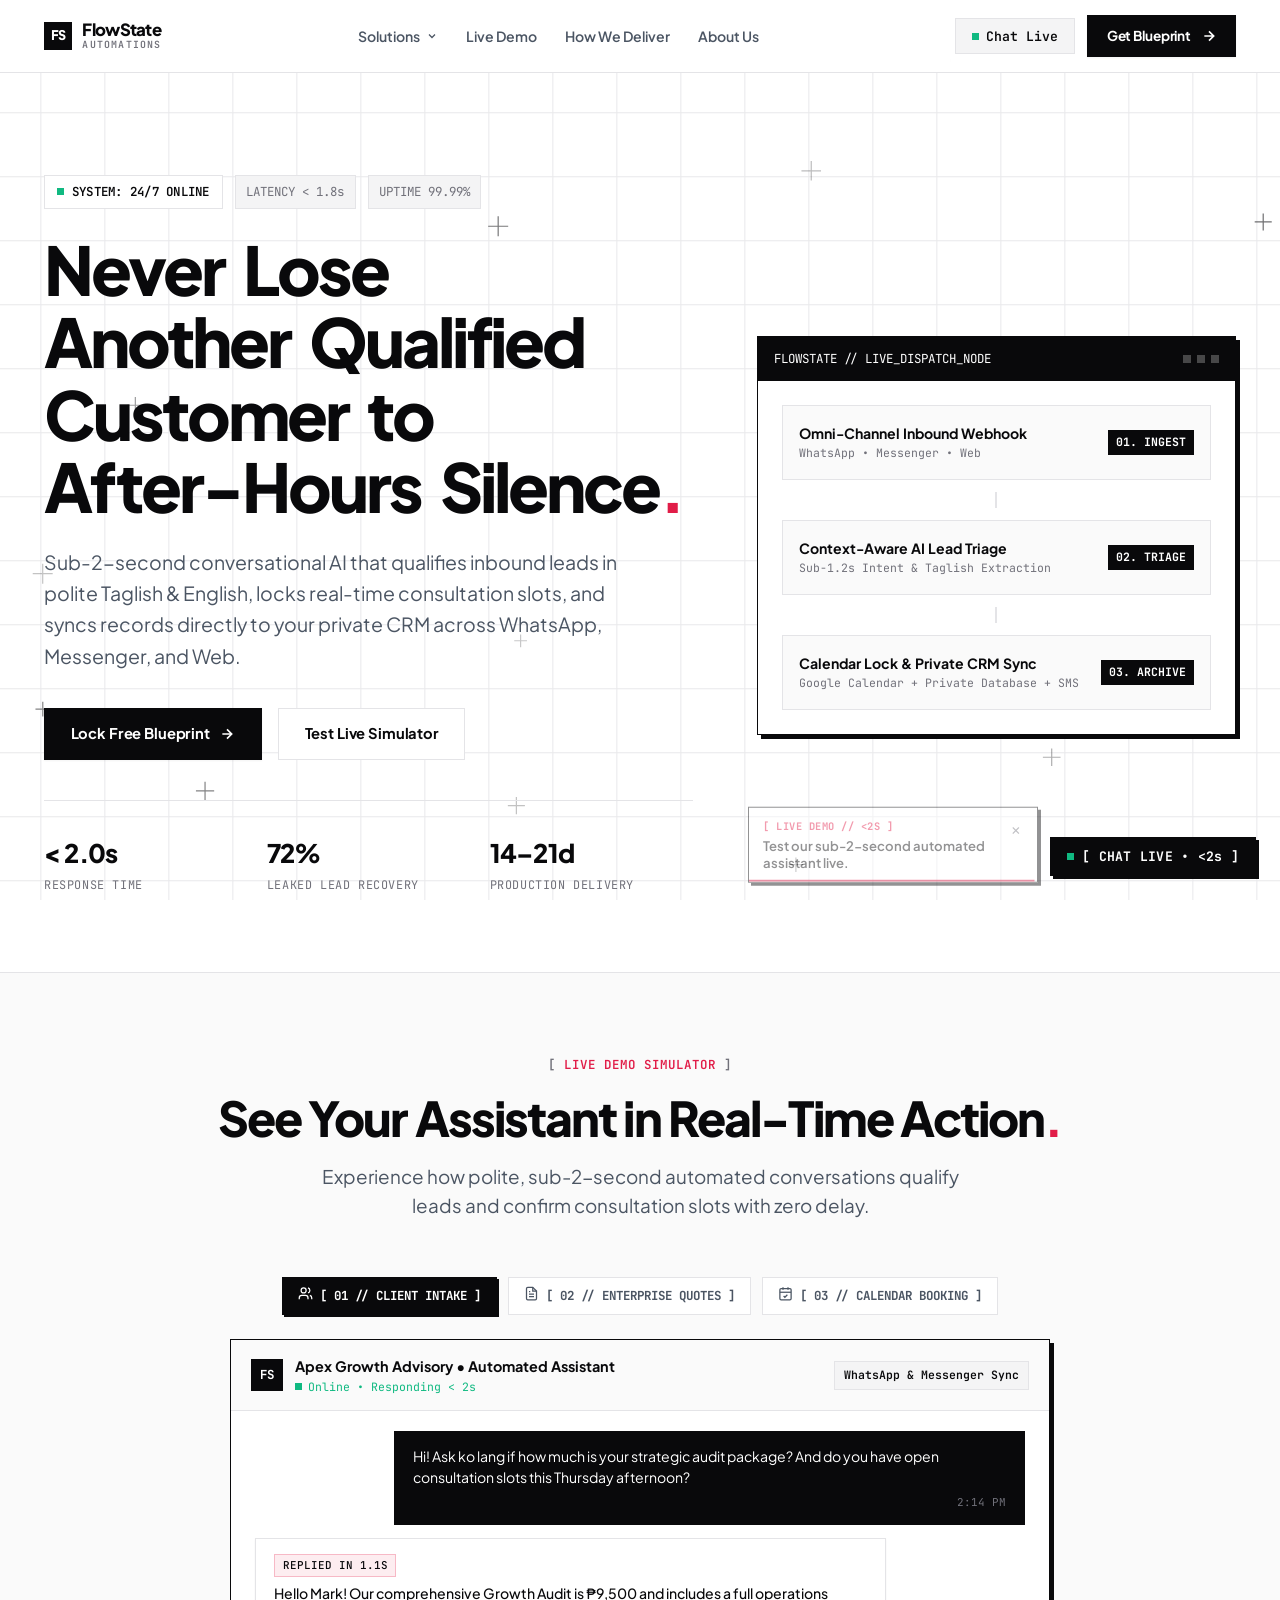
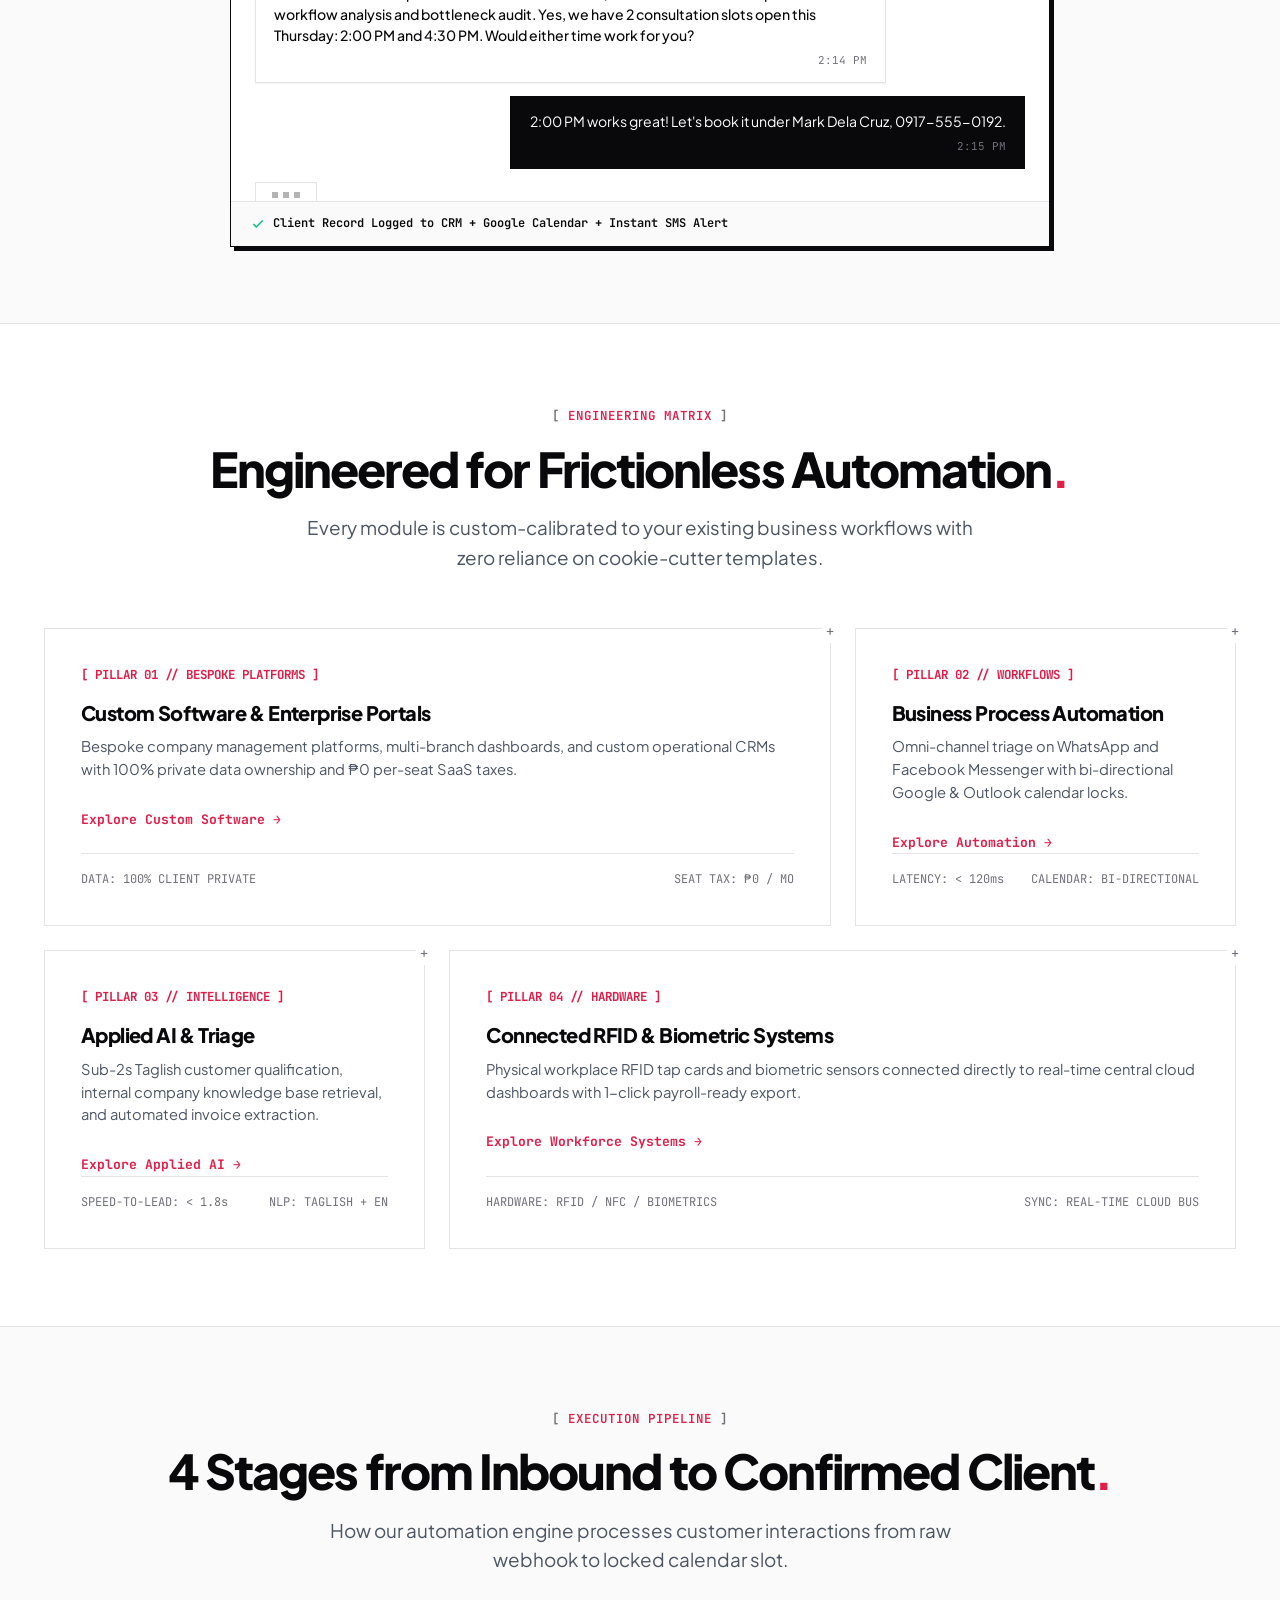
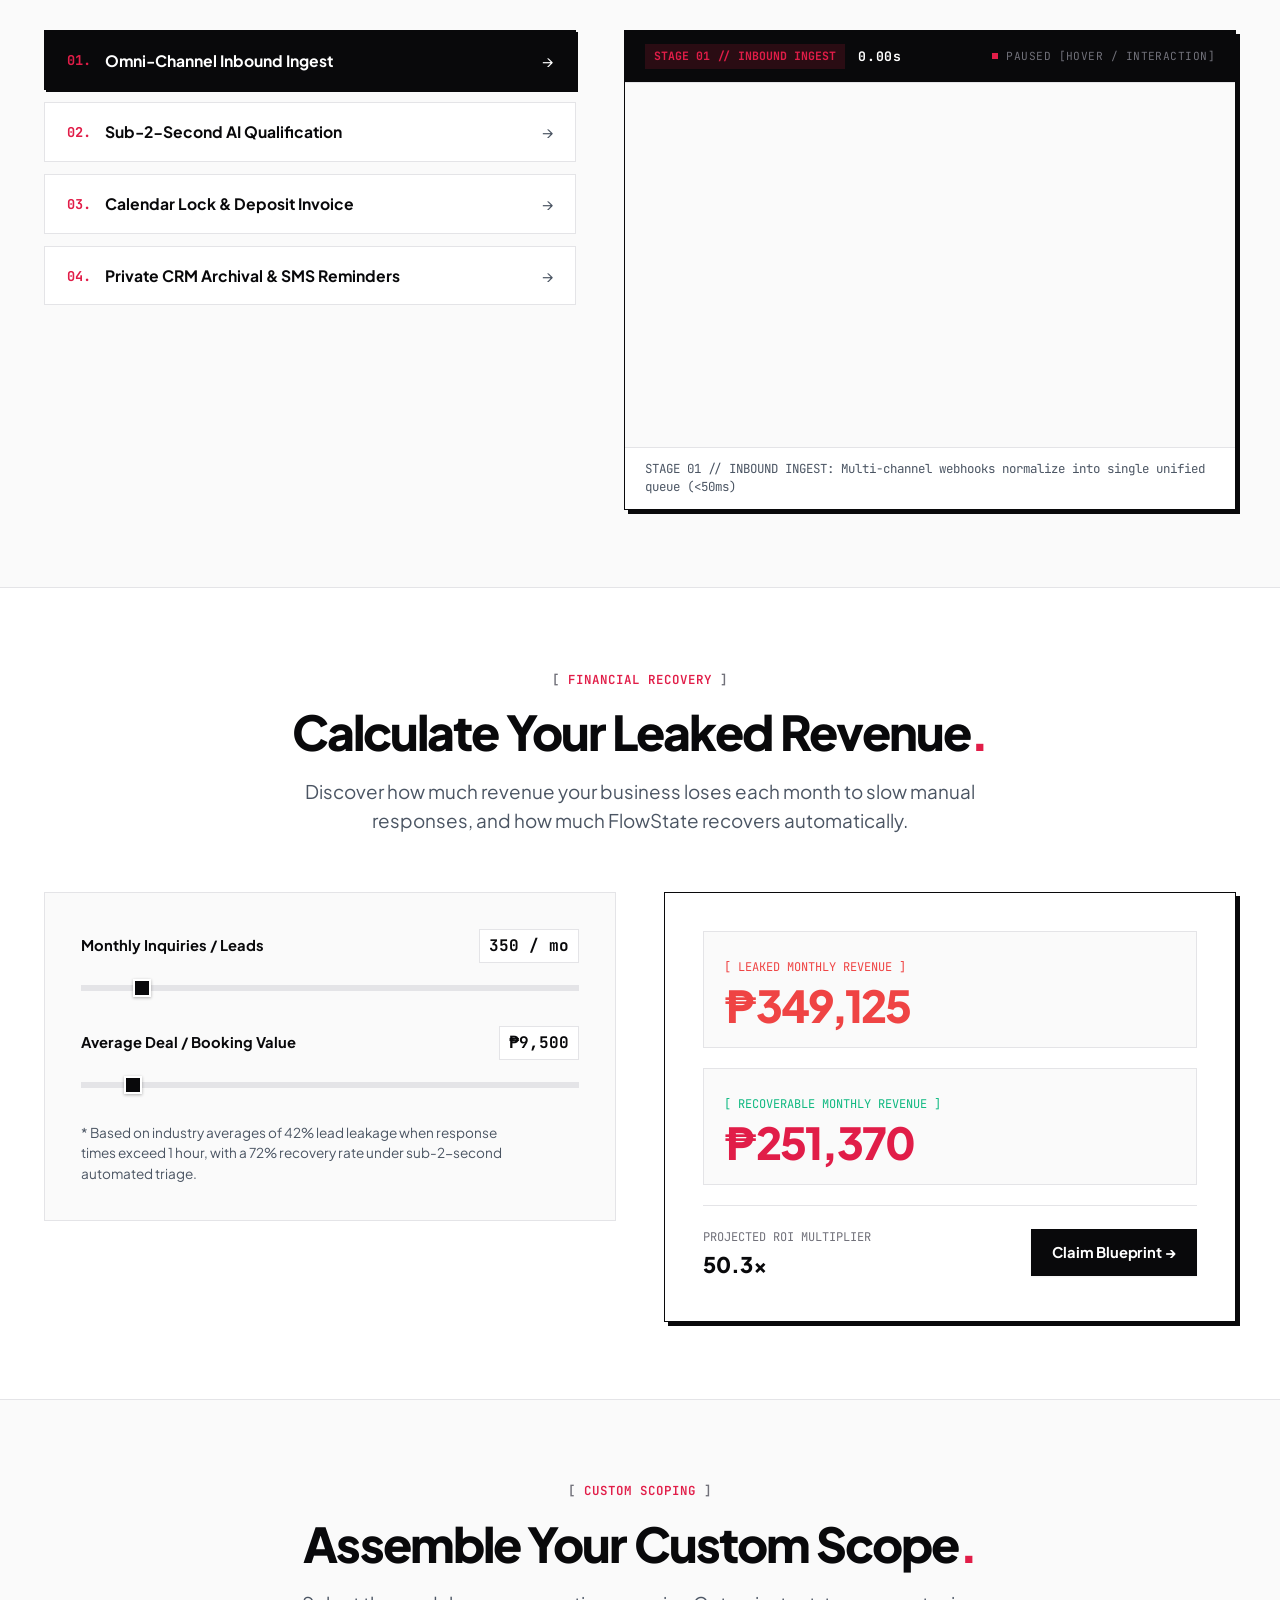
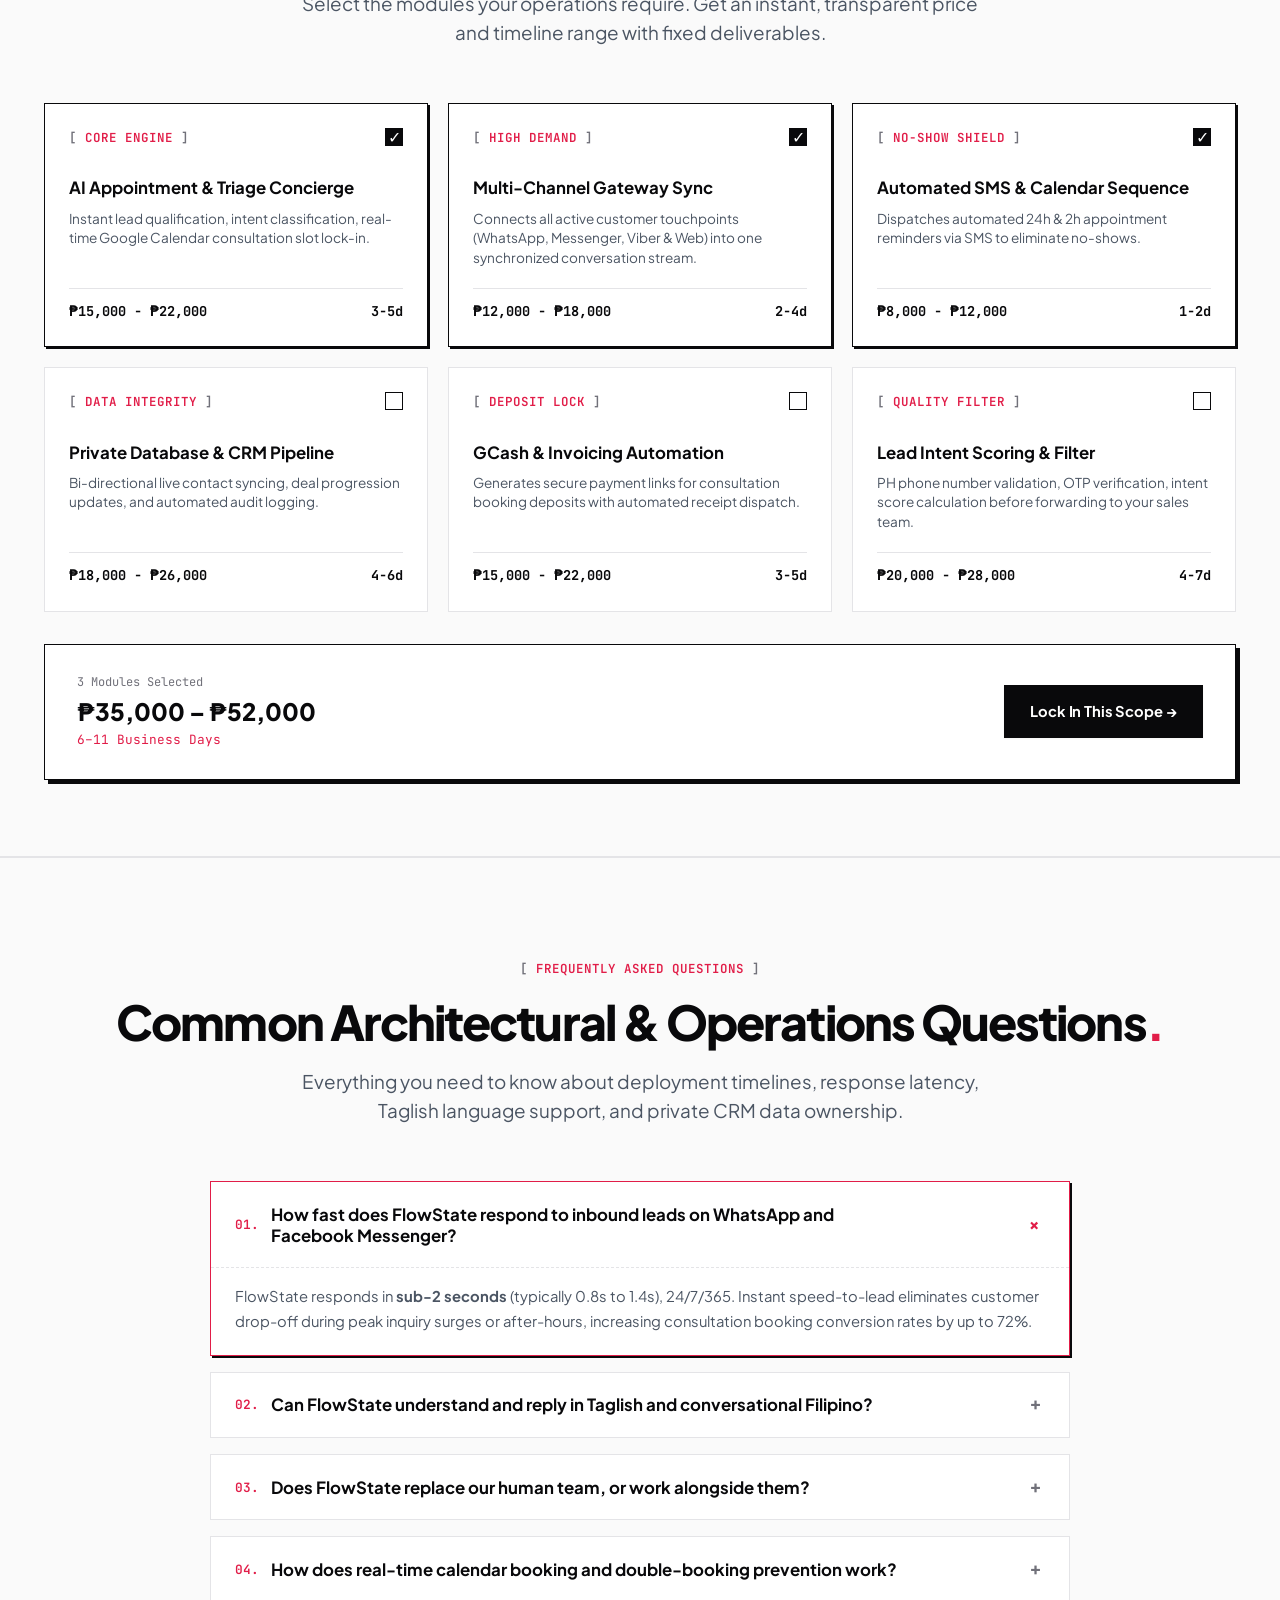
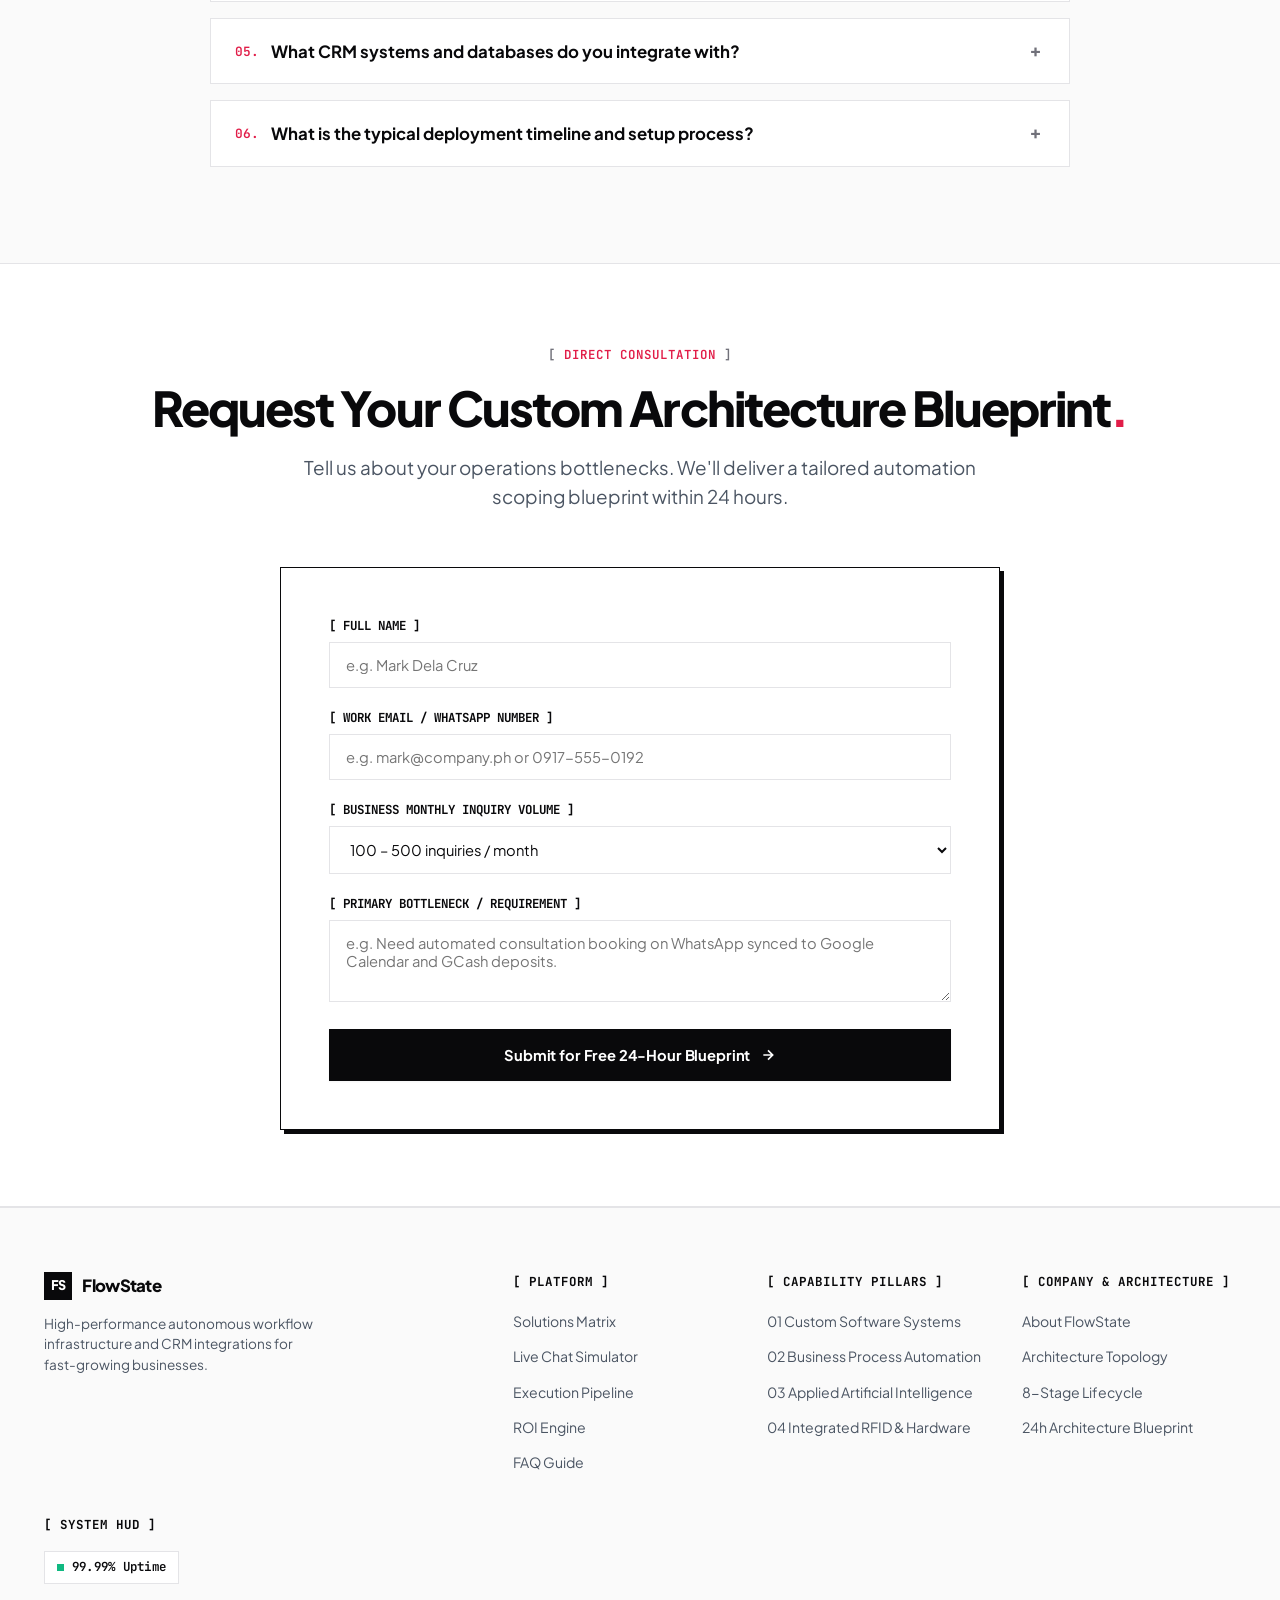
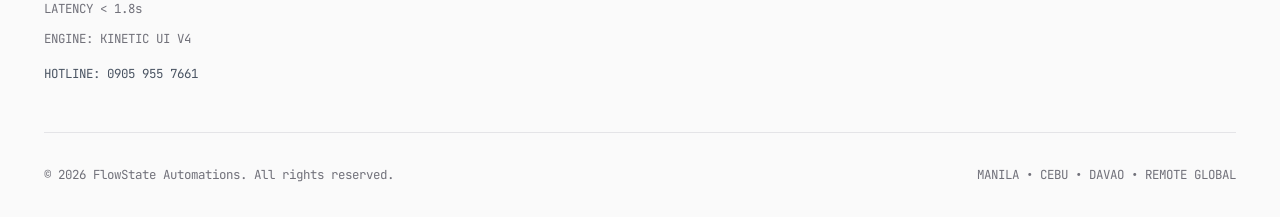
==== commit 55640db4: "feat(copy): sanitize tech stack jargon and elevate B2B conversion positioning across all pages" ====
--- a/index.html
+++ b/index.html
@@ -104,8 +104,16 @@
               "@type": "Offer",
               "itemOffered": {
                 "@type": "Service",
-                "name": "Private PostgreSQL & Custom CRM Infrastructure",
-                "description": "Direct conversation and lead syncing to private cloud databases without monthly per-seat SaaS subscription fees."
+                "name": "Real-Time Calendar Lock & Booking Automation",
+                "description": "Zero double-booking bi-directional calendar lock for Google Calendar & Outlook with payment deposit integration."
+              }
+            },
+            {
+              "@type": "Offer",
+              "itemOffered": {
+                "@type": "Service",
+                "name": "Dedicated Private CRM & Cloud Data Architecture",
+                "description": "Direct conversation and lead syncing to dedicated private cloud databases without monthly per-seat SaaS subscription fees."
               }
             }
           ]
@@ -169,7 +177,7 @@
             "name": "What CRM systems and databases do you integrate with?",
             "acceptedAnswer": {
               "@type": "Answer",
-              "text": "We deploy direct integrations with private PostgreSQL databases, Cloudflare D1, Google Sheets, Notion, HubSpot, and custom REST API endpoints. You retain 100% data ownership with zero recurring per-seat SaaS tax."
+              "text": "We deploy direct integrations with dedicated private databases, Google Sheets, Notion, HubSpot, custom business platforms, and secure API endpoints. You retain 100% data ownership with zero recurring per-seat SaaS tax."
             }
           },
           {
@@ -349,8 +357,8 @@
               <div class="hero-flow-connector"></div>
               <div class="hero-flow-node">
                 <div>
-                  <div class="hero-flow-node-title">Calendar Lock & CRM Database Sync</div>
-                  <div class="hero-flow-node-meta">Google Calendar + PostgreSQL + SMS</div>
+                  <div class="hero-flow-node-title">Calendar Lock &amp; Private CRM Sync</div>
+                  <div class="hero-flow-node-meta">Google Calendar + Private Database + SMS</div>
                 </div>
                 <span class="hero-flow-node-badge">03. ARCHIVE</span>
               </div>
@@ -440,7 +448,7 @@
               </div>
             </div>
             <div class="bento-card-footer">
-              <span>STACK: POSTGRESQL / D1</span>
+              <span>DATA: 100% CLIENT PRIVATE</span>
               <span>SEAT TAX: ₱0 / MO</span>
             </div>
           </div>
@@ -489,7 +497,7 @@
             </div>
             <div class="bento-card-footer">
               <span>HARDWARE: RFID / NFC / BIOMETRICS</span>
-              <span>SYNC: &lt; 80ms WEBSOCKETS</span>
+              <span>SYNC: REAL-TIME CLOUD BUS</span>
             </div>
           </div>
         </div>
@@ -750,7 +758,7 @@
             </button>
             <div class="faq-answer">
               <div class="faq-answer-inner">
-                We integrate with private <strong>PostgreSQL databases, Cloudflare D1, Google Sheets, Notion, HubSpot</strong>, or custom REST APIs. Because we build directly on dedicated infrastructure, you retain 100% data privacy and pay <strong>zero recurring per-seat SaaS tax</strong>.
+                We integrate with dedicated <strong>private cloud databases, Google Sheets, Notion, HubSpot</strong>, custom ERPs, and secure API endpoints. Because we build directly on dedicated infrastructure, you retain 100% data privacy and pay <strong>zero recurring per-seat SaaS tax</strong>.
               </div>
             </div>
           </div>
@@ -766,7 +774,7 @@
             </button>
             <div class="faq-answer">
               <div class="faq-answer-inner">
-                Standard delivery is <strong>14 to 21 business days</strong> turnkey. This includes workflow architecture design, custom LLM prompt engineering, webhook integrations across WhatsApp and Messenger, database configuration, end-to-end stress testing, and live team onboarding.
+                Standard delivery is <strong>14 to 21 business days</strong> turnkey. This includes workflow architecture design, customized conversational intelligence calibration, webhook integrations across WhatsApp and Messenger, database configuration, end-to-end stress testing, and live team onboarding.
               </div>
             </div>
           </div>
@@ -870,7 +878,7 @@
             <ul class="footer-links">
               <li><span class="status-pill"><span class="status-dot"></span> 99.99% Uptime</span></li>
               <li style="font-family: var(--font-mono); font-size: 0.78rem; color: var(--ink-muted); margin-top: 6px;">LATENCY &lt; 1.8s</li>
-              <li style="font-family: var(--font-mono); font-size: 0.78rem; color: var(--ink-muted);">FRAMEWORK: ANIME.JS V4</li>
+              <li style="font-family: var(--font-mono); font-size: 0.78rem; color: var(--ink-muted);">ENGINE: KINETIC UI V4</li>
               <li style="font-family: var(--font-mono); font-size: 0.78rem; color: var(--ink-muted); margin-top: 6px;">
                 <a href="tel:+639059557661" style="color: var(--ink-secondary);">HOTLINE: 0905 955 7661</a>
               </li>
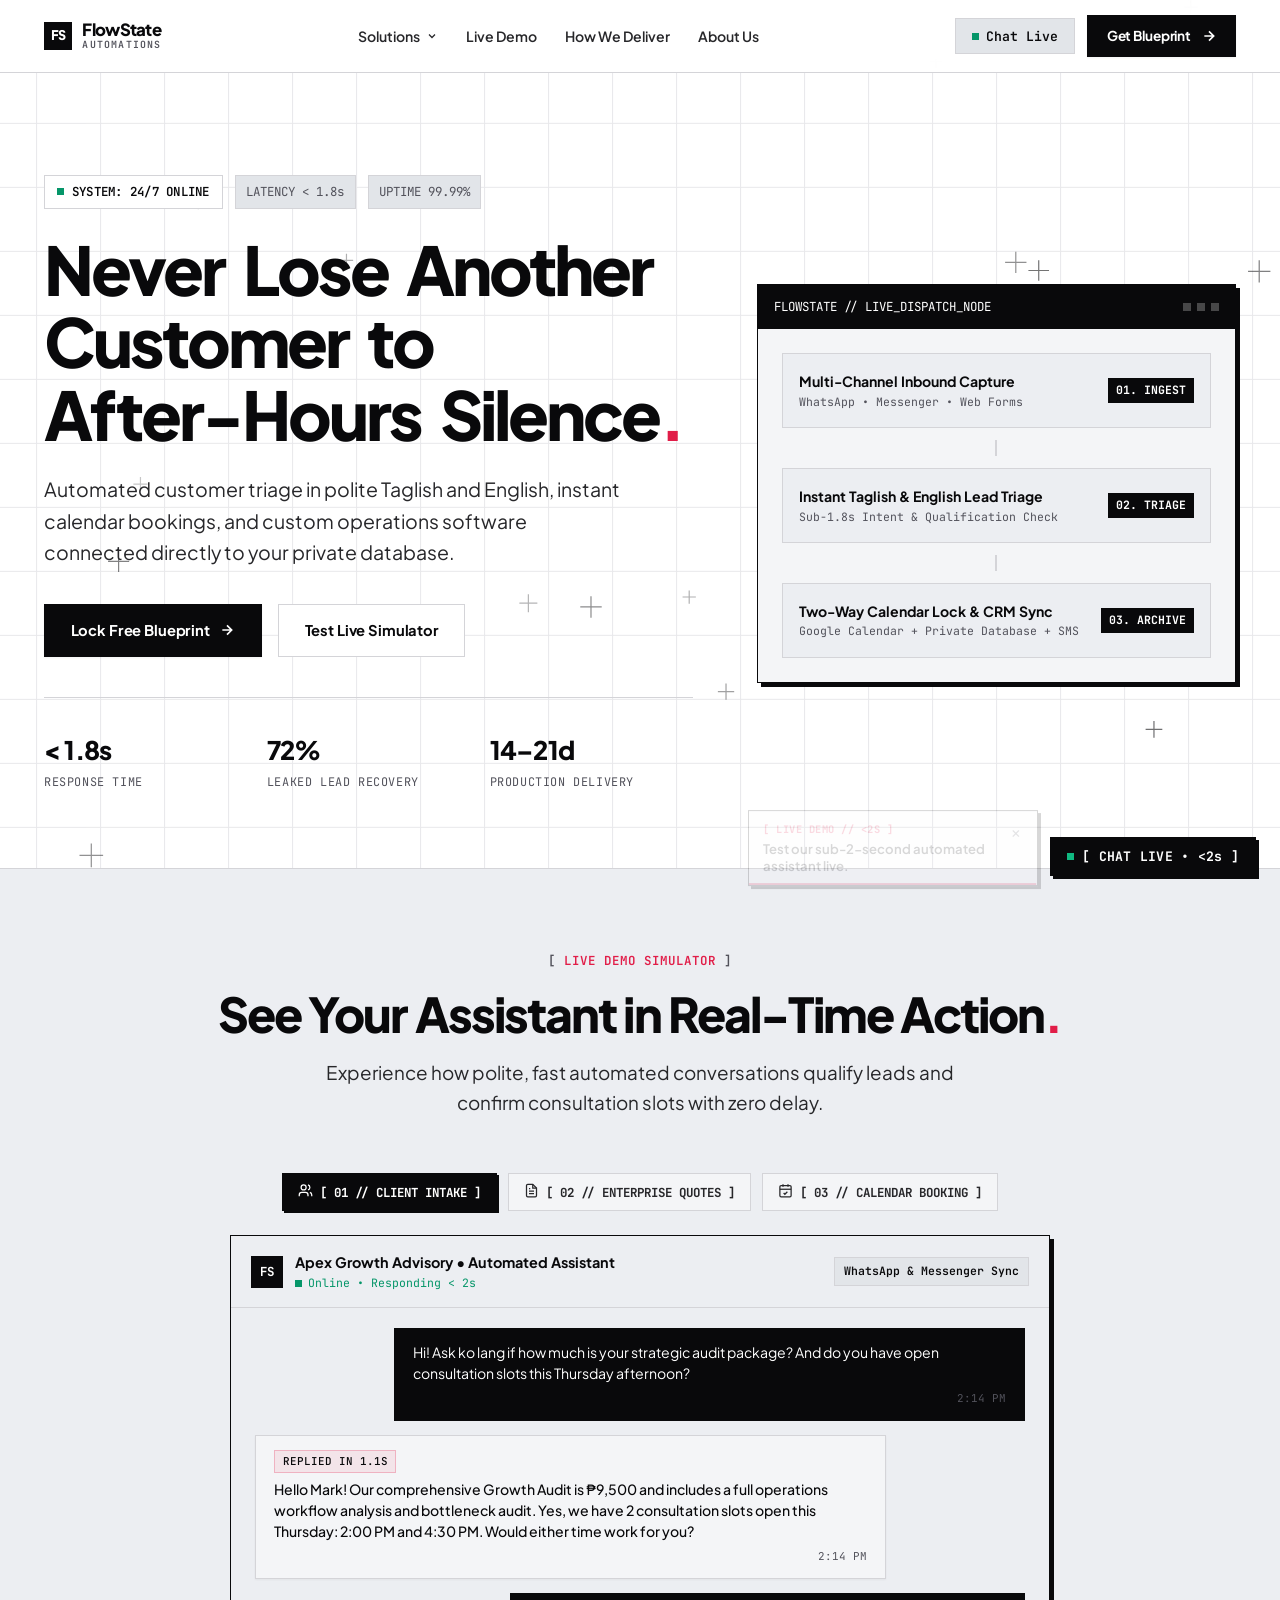
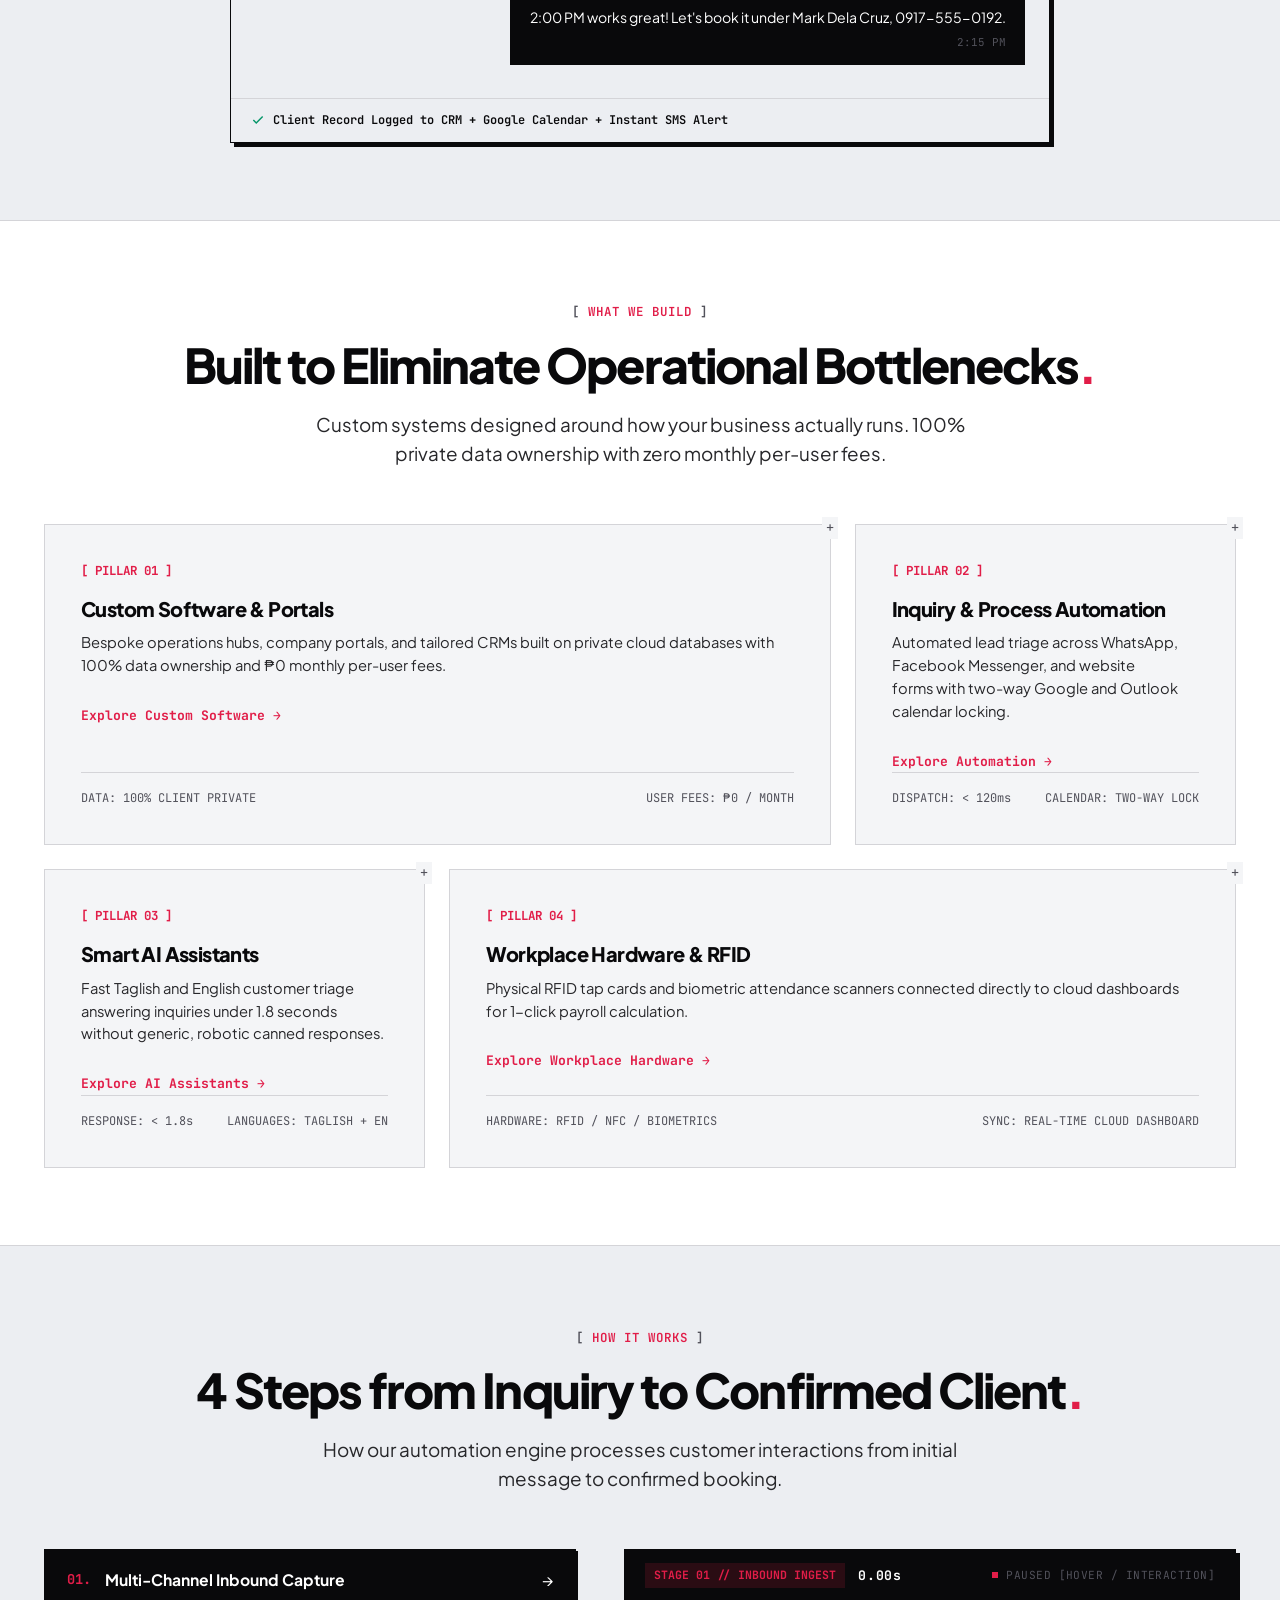
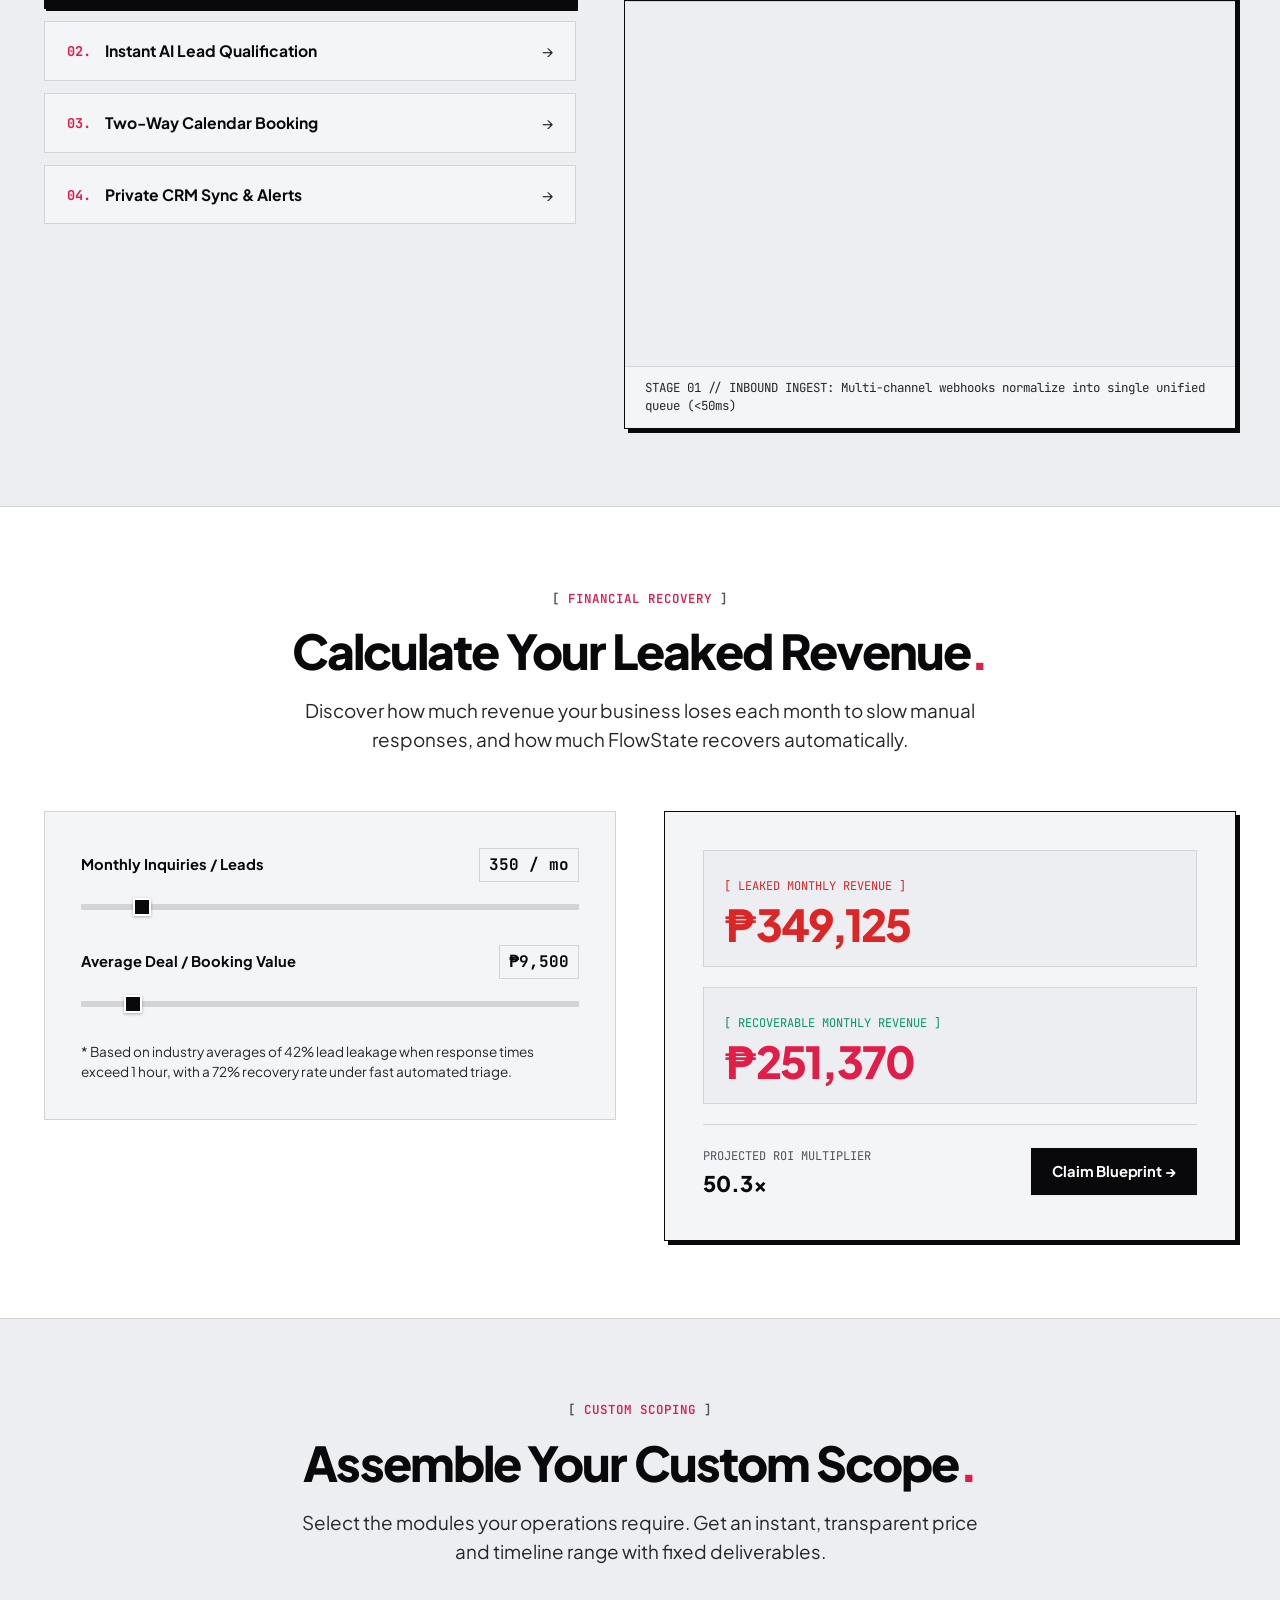
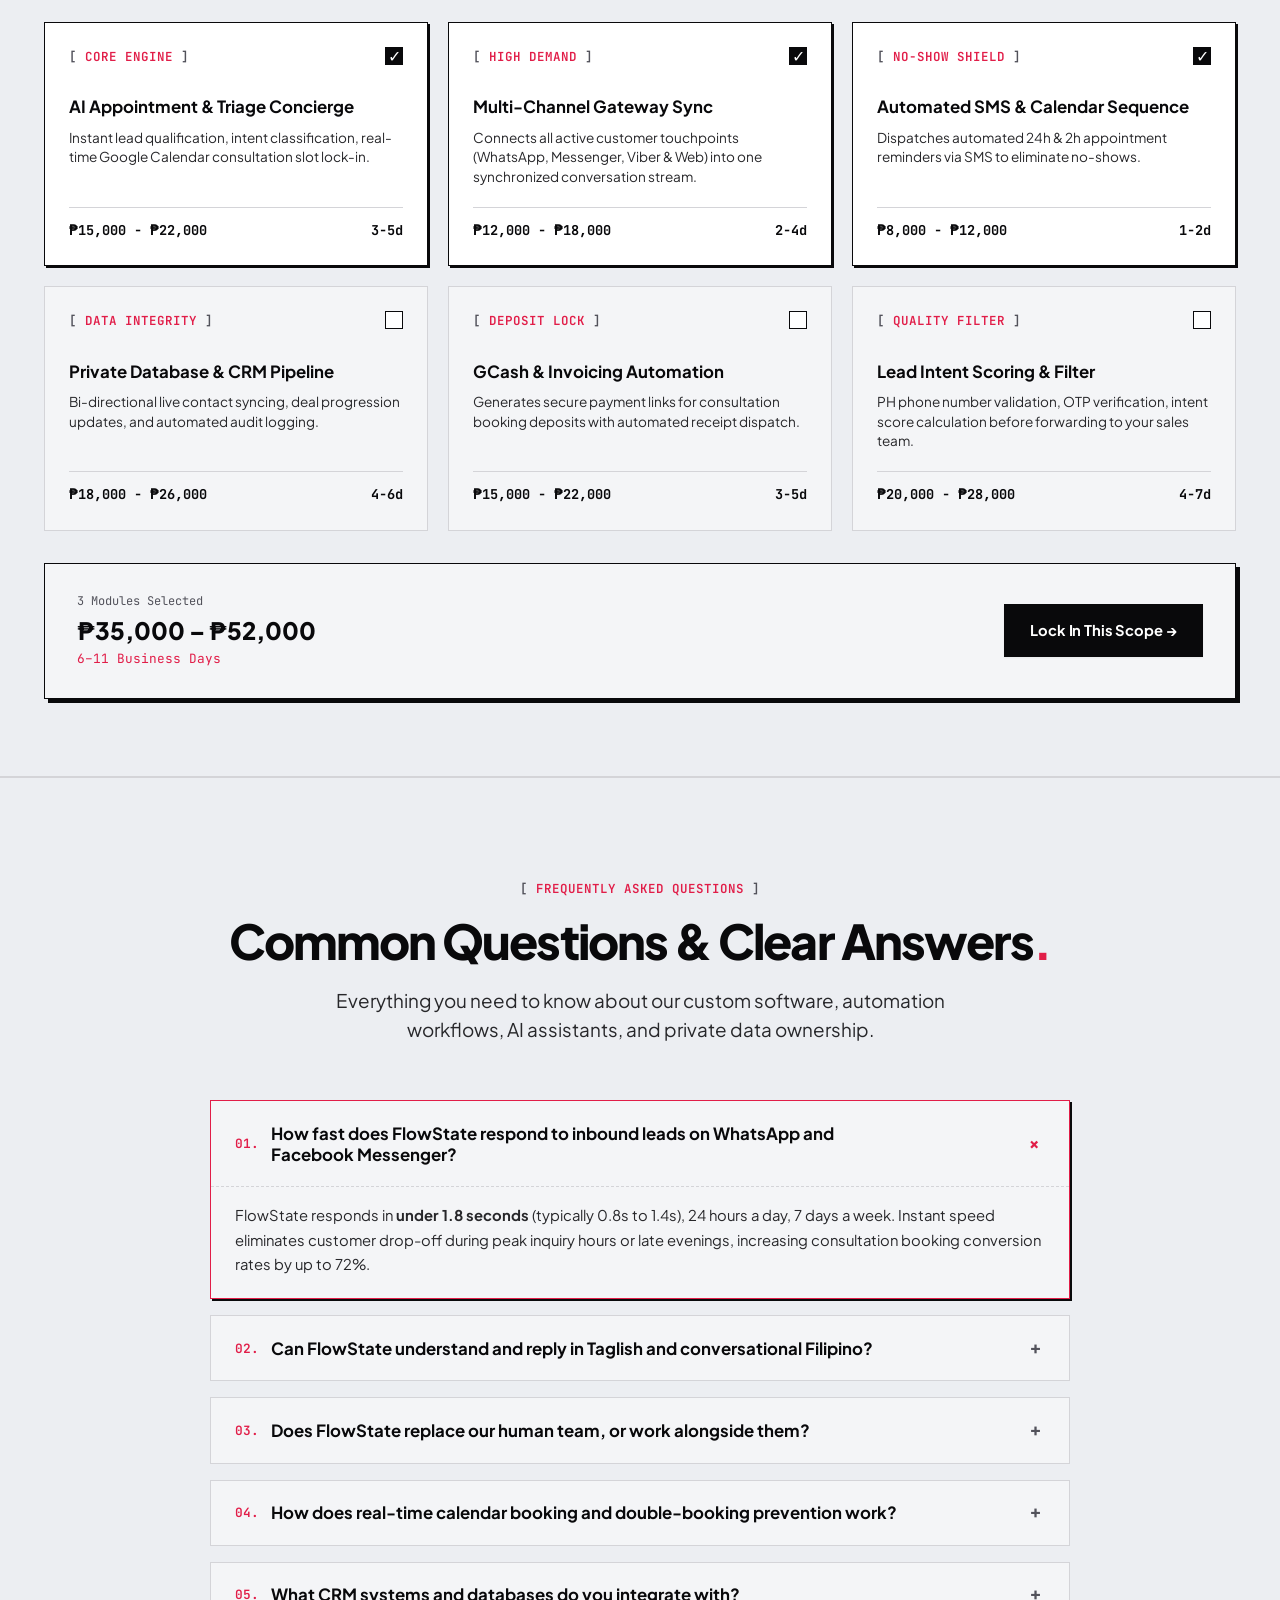
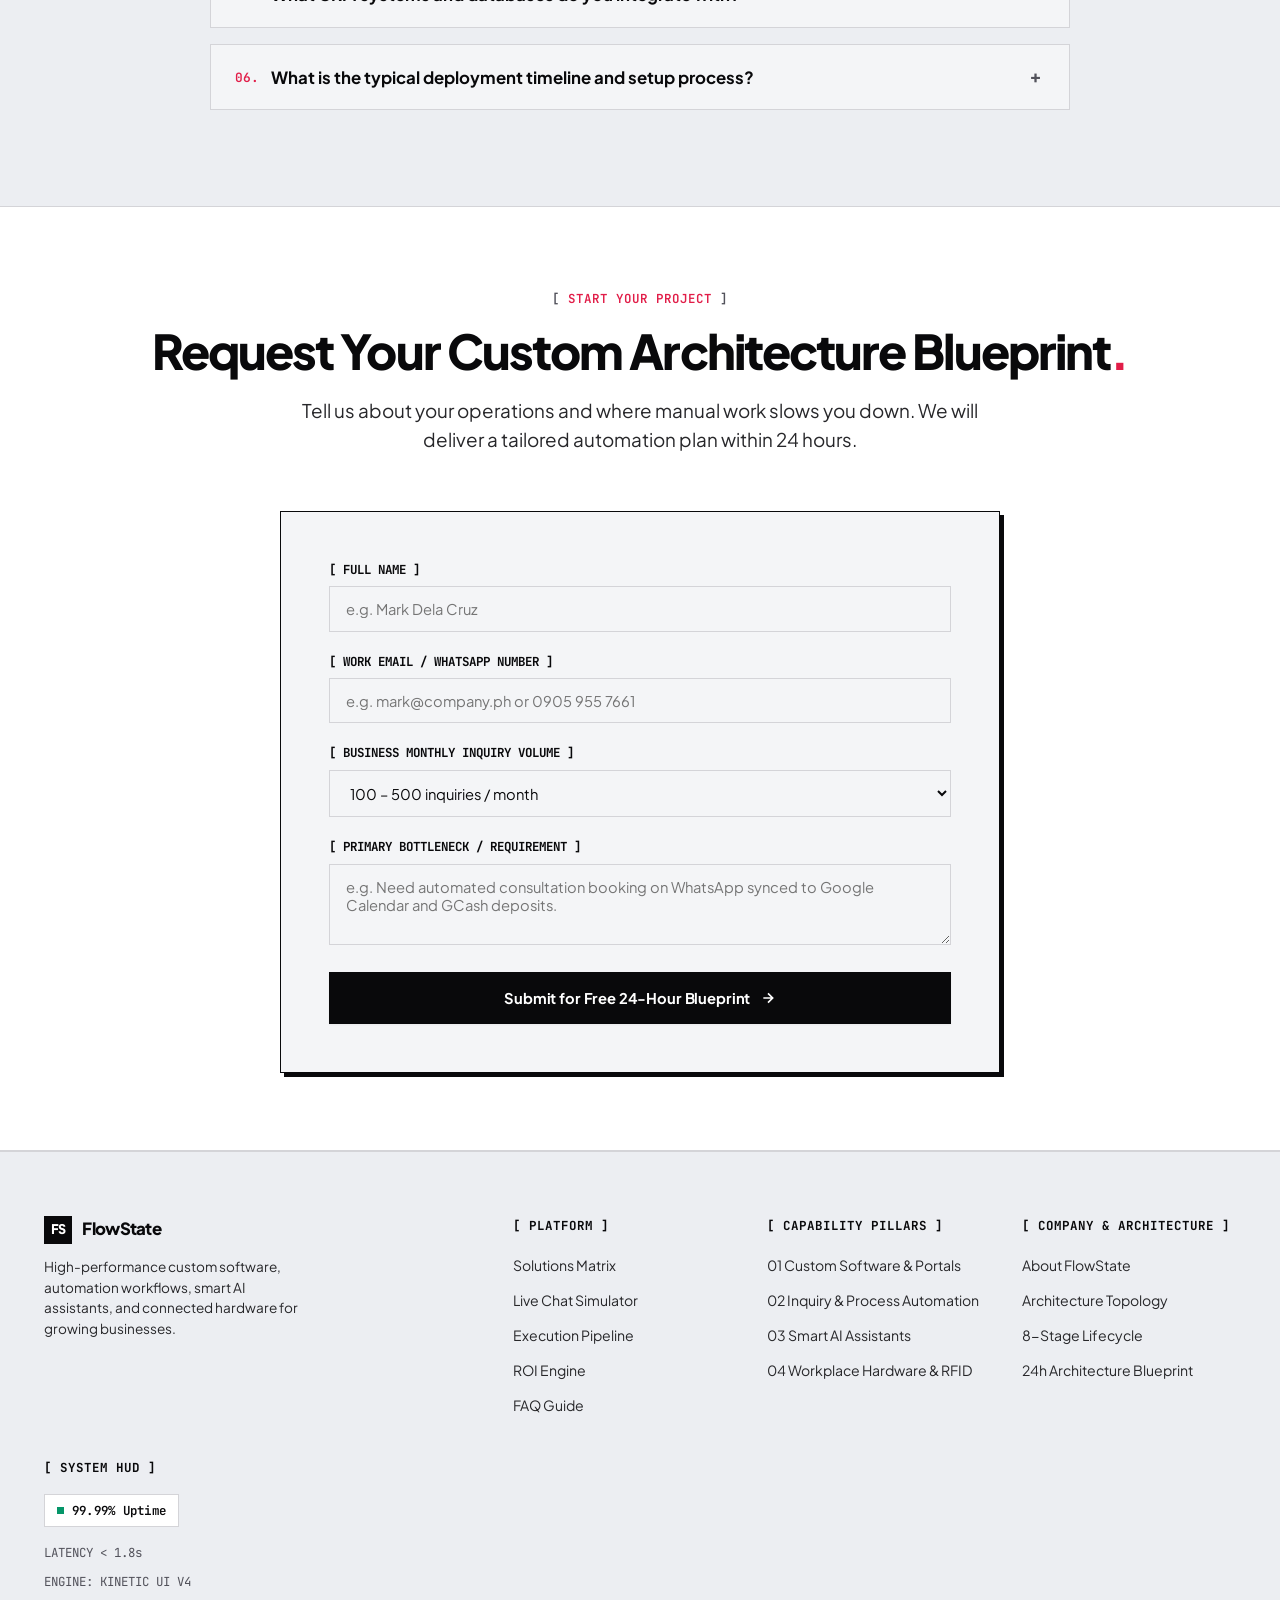
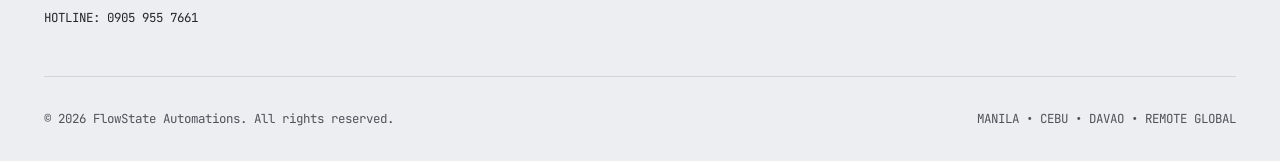
==== commit 55c9fbe3: "feat(site): sanitize copy across all pages, optimize SEO metadata and JSON-LD schema, and align capa" ====
--- a/index.html
+++ b/index.html
@@ -3,9 +3,9 @@
 <head>
   <meta charset="UTF-8">
   <meta name="viewport" content="width=device-width, initial-scale=1.0, viewport-fit=cover, interactive-widget=resizes-content">
-  <title>FlowState Automations | Custom Software, Process Automation & Applied AI Philippines</title>
-  <meta name="description" content="We engineer bespoke software platforms, omni-channel automation pipelines, applied AI triage, and connected RFID hardware for expanding enterprises and SMEs in the Philippines with 100% data ownership and ₱0 per-seat SaaS tax.">
-  <meta name="keywords" content="Custom Software Development Philippines, Business Process Automation Manila, Applied AI Triage NCR, Bespoke CRM Systems, RFID Attendance Integration, Taglish Conversational AI, SME Technology Partner NCR">
+  <title>FlowState Automations | Custom Software, Process Automation & AI Philippines</title>
+  <meta name="description" content="Custom software platforms, automated inquiry pipelines, smart AI assistants, and connected RFID hardware for growing businesses in the Philippines with 100% data ownership and ₱0 monthly per-user fees.">
+  <meta name="keywords" content="Custom Software Development Philippines, Business Process Automation Manila, Smart AI Assistants NCR, Bespoke CRM Systems, RFID Attendance Integration, Taglish Conversational AI, SME Technology Partner NCR">
   <meta name="author" content="FlowState Automations">
   <meta name="robots" content="index, follow, max-snippet:-1, max-image-preview:large, max-video-preview:-1">
   <link rel="canonical" href="https://flowstate.ph/">
@@ -14,8 +14,8 @@
   <meta property="og:type" content="website">
   <meta property="og:site_name" content="FlowState Automations">
   <meta property="og:url" content="https://flowstate.ph/">
-  <meta property="og:title" content="FlowState Automations | Custom Software, Process Automation & Applied AI Philippines">
-  <meta property="og:description" content="Bespoke software platforms, omni-channel automated workflows, applied AI triage, and connected RFID workforce systems with 100% data ownership and ₱0 per-seat SaaS tax.">
+  <meta property="og:title" content="FlowState Automations | Custom Software, Process Automation & AI Philippines">
+  <meta property="og:description" content="Custom software platforms, automated inquiry workflows, smart AI assistants, and connected RFID workplace systems with 100% data ownership and ₱0 monthly per-user fees.">
   <meta property="og:image" content="https://flowstate.ph/og-image.png">
   <meta property="og:image:width" content="1200">
   <meta property="og:image:height" content="630">
@@ -24,8 +24,8 @@
   <!-- Twitter -->
   <meta name="twitter:card" content="summary_large_image">
   <meta name="twitter:url" content="https://flowstate.ph/">
-  <meta name="twitter:title" content="FlowState Automations | Custom Software, Process Automation & Applied AI Philippines">
-  <meta name="twitter:description" content="Bespoke software platforms, omni-channel automated workflows, applied AI triage, and connected RFID workforce systems.">
+  <meta name="twitter:title" content="FlowState Automations | Custom Software, Process Automation & AI Philippines">
+  <meta name="twitter:description" content="Custom software platforms, automated inquiry workflows, smart AI assistants, and connected RFID workplace systems.">
   <meta name="twitter:image" content="https://flowstate.ph/og-image.png">
 
   <!-- Local SEO & Geo Meta Tags -->
@@ -53,7 +53,7 @@
         "@id": "https://flowstate.ph/#website",
         "url": "https://flowstate.ph/",
         "name": "FlowState Automations",
-        "description": "Autonomous conversational AI agents, appointment booking, and custom CRM workflows for growing enterprises.",
+        "description": "Custom software development, business process automation, smart AI assistants, and connected workplace hardware for growing businesses.",
         "publisher": {
           "@id": "https://flowstate.ph/#organization"
         },
@@ -66,8 +66,8 @@
         "url": "https://flowstate.ph/",
         "logo": "https://flowstate.ph/logo.png",
         "image": "https://flowstate.ph/og-image.png",
-        "description": "Custom conversational AI automation agency delivering sub-2-second lead triage, calendar booking, and private CRM integration for businesses in the Philippines and worldwide.",
-        "telephone": "+639175550192",
+        "description": "Custom software development and automation agency delivering private operations platforms, multi-channel inquiry triage, calendar booking, and connected RFID hardware for businesses across the Philippines and worldwide.",
+        "telephone": "+639059557661",
         "priceRange": "₱15,000 - ₱150,000",
         "address": {
           "@type": "PostalAddress",
@@ -78,42 +78,42 @@
         "areaServed": [
           "Philippines",
           "Southeast Asia",
-          "Global"
+          "Global Remote"
         ],
         "hasOfferCatalog": {
           "@type": "OfferCatalog",
-          "name": "AI Automation Services",
+          "name": "Core Technology Services",
           "itemListElement": [
             {
               "@type": "Offer",
               "itemOffered": {
                 "@type": "Service",
-                "name": "24/7 AI Lead Qualification & Triage",
-                "description": "Sub-2-second context-aware lead qualification on WhatsApp, Messenger, and Web with Taglish support."
+                "name": "Custom Software & Enterprise Portals",
+                "description": "Custom operations hubs, company portals, and tailored CRMs built on private cloud databases with 100% data ownership and ₱0 monthly per-user fees."
               }
             },
             {
               "@type": "Offer",
               "itemOffered": {
                 "@type": "Service",
-                "name": "Real-Time Calendar Lock & Booking Automation",
-                "description": "Zero double-booking bi-directional calendar lock for Google Calendar & Outlook with payment deposit integration."
+                "name": "Inquiry & Process Automation Workflows",
+                "description": "Automated lead triage across WhatsApp, Facebook Messenger, and website forms with two-way Google and Outlook calendar locking."
               }
             },
             {
               "@type": "Offer",
               "itemOffered": {
                 "@type": "Service",
-                "name": "Real-Time Calendar Lock & Booking Automation",
-                "description": "Zero double-booking bi-directional calendar lock for Google Calendar & Outlook with payment deposit integration."
+                "name": "Smart AI Assistants & Conversational Triage",
+                "description": "Fast Taglish and English customer triage answering inquiries under 1.8 seconds without generic, robotic canned responses."
               }
             },
             {
               "@type": "Offer",
               "itemOffered": {
                 "@type": "Service",
-                "name": "Dedicated Private CRM & Cloud Data Architecture",
-                "description": "Direct conversation and lead syncing to dedicated private cloud databases without monthly per-seat SaaS subscription fees."
+                "name": "Workplace Hardware & RFID Attendance Integration",
+                "description": "Physical RFID tap cards and biometric attendance scanners connected directly to cloud dashboards for 1-click payroll calculation."
               }
             }
           ]
@@ -122,7 +122,7 @@
       {
         "@type": "SoftwareApplication",
         "@id": "https://flowstate.ph/#software",
-        "name": "FlowState Kinetic AI Engine",
+        "name": "FlowState Kinetic Platform",
         "applicationCategory": "BusinessApplication",
         "operatingSystem": "Cloud / Web / WhatsApp / Meta Messenger",
         "offers": {
@@ -270,8 +270,8 @@
           <div class="mobile-nav-group-title">[ SOLUTIONS ]</div>
           <a href="custom-software.html" class="mobile-nav-link" onclick="closeMobileMenu()"><span>01 // Custom Software &amp; Portals</span><span>&rarr;</span></a>
           <a href="process-automation.html" class="mobile-nav-link" onclick="closeMobileMenu()"><span>02 // Process Automation</span><span>&rarr;</span></a>
-          <a href="applied-ai.html" class="mobile-nav-link" onclick="closeMobileMenu()"><span>03 // Applied AI &amp; Triage</span><span>&rarr;</span></a>
-          <a href="workforce-systems.html" class="mobile-nav-link" onclick="closeMobileMenu()"><span>04 // Workforce &amp; RFID Systems</span><span>&rarr;</span></a>
+          <a href="applied-ai.html" class="mobile-nav-link" onclick="closeMobileMenu()"><span>03 // Smart AI Assistants</span><span>&rarr;</span></a>
+          <a href="workforce-systems.html" class="mobile-nav-link" onclick="closeMobileMenu()"><span>04 // Workplace Hardware &amp; RFID</span><span>&rarr;</span></a>
           <div class="mobile-nav-group-title" style="margin-top: 0.85rem;">[ PLATFORM &amp; COMPANY ]</div>
           <a href="#simulator" class="mobile-nav-link" onclick="closeMobileMenu()"><span>05 // Live Demo Sandbox</span><span>&rarr;</span></a>
           <a href="about.html#lifecycle" class="mobile-nav-link" onclick="closeMobileMenu()"><span>06 // How We Deliver (8 Stages)</span><span>&rarr;</span></a>
@@ -295,11 +295,11 @@
             </div>
 
             <h1 class="hero-title">
-              Never Lose Another Qualified Customer to After-Hours Silence<span class="red-dot">.</span>
+              Never Lose Another Customer to After-Hours Silence<span class="red-dot">.</span>
             </h1>
 
             <p class="hero-subtitle">
-              Sub-2-second conversational AI that qualifies inbound leads in polite Taglish & English, locks real-time consultation slots, and syncs records directly to your private CRM across WhatsApp, Messenger, and Web.
+              Automated customer triage in polite Taglish and English, instant calendar bookings, and custom operations software connected directly to your private database.
             </p>
 
             <div class="hero-cta-group">
@@ -314,7 +314,7 @@
 
             <div class="hero-metrics-strip">
               <div class="hero-metric-item">
-                <span class="hero-metric-val">&lt; 2.0s</span>
+                <span class="hero-metric-val">&lt; 1.8s</span>
                 <span class="hero-metric-label">Response Time</span>
               </div>
               <div class="hero-metric-item">
@@ -341,23 +341,23 @@
             <div class="hero-visual-body">
               <div class="hero-flow-node">
                 <div>
-                  <div class="hero-flow-node-title">Omni-Channel Inbound Webhook</div>
-                  <div class="hero-flow-node-meta">WhatsApp &bull; Messenger &bull; Web</div>
+                  <div class="hero-flow-node-title">Multi-Channel Inbound Capture</div>
+                  <div class="hero-flow-node-meta">WhatsApp &bull; Messenger &bull; Web Forms</div>
                 </div>
                 <span class="hero-flow-node-badge">01. INGEST</span>
               </div>
               <div class="hero-flow-connector"></div>
               <div class="hero-flow-node">
                 <div>
-                  <div class="hero-flow-node-title">Context-Aware AI Lead Triage</div>
-                  <div class="hero-flow-node-meta">Sub-1.2s Intent & Taglish Extraction</div>
+                  <div class="hero-flow-node-title">Instant Taglish &amp; English Lead Triage</div>
+                  <div class="hero-flow-node-meta">Sub-1.8s Intent &amp; Qualification Check</div>
                 </div>
                 <span class="hero-flow-node-badge">02. TRIAGE</span>
               </div>
               <div class="hero-flow-connector"></div>
               <div class="hero-flow-node">
                 <div>
-                  <div class="hero-flow-node-title">Calendar Lock &amp; Private CRM Sync</div>
+                  <div class="hero-flow-node-title">Two-Way Calendar Lock &amp; CRM Sync</div>
                   <div class="hero-flow-node-meta">Google Calendar + Private Database + SMS</div>
                 </div>
                 <span class="hero-flow-node-badge">03. ARCHIVE</span>
@@ -374,7 +374,7 @@
         <div class="section-header text-center">
           <span class="section-tag">LIVE DEMO SIMULATOR</span>
           <h2 class="section-title">See Your Assistant in Real-Time Action<span class="red-dot">.</span></h2>
-          <p class="section-subtitle">Experience how polite, sub-2-second automated conversations qualify leads and confirm consultation slots with zero delay.</p>
+          <p class="section-subtitle">Experience how polite, fast automated conversations qualify leads and confirm consultation slots with zero delay.</p>
         </div>
 
         <div class="sim-sandbox-wrapper">
@@ -431,73 +431,73 @@
     <section class="bento-section" id="solutions">
       <div class="section-container">
         <div class="section-header text-center">
-          <span class="section-tag">ENGINEERING MATRIX</span>
-          <h2 class="section-title">Engineered for Frictionless Automation<span class="red-dot">.</span></h2>
-          <p class="section-subtitle">Every module is custom-calibrated to your existing business workflows with zero reliance on cookie-cutter templates.</p>
+          <span class="section-tag">WHAT WE BUILD</span>
+          <h2 class="section-title">Built to Eliminate Operational Bottlenecks<span class="red-dot">.</span></h2>
+          <p class="section-subtitle">Custom systems designed around how your business actually runs. 100% private data ownership with zero monthly per-user fees.</p>
         </div>
 
         <div class="bento-grid">
           <!-- Pillar 01 -->
           <div class="bento-card bento-span-2">
             <div>
-              <div class="bento-card-num">[ PILLAR 01 // BESPOKE PLATFORMS ]</div>
-              <h3 class="bento-card-title">Custom Software &amp; Enterprise Portals</h3>
-              <p class="bento-card-desc">Bespoke company management platforms, multi-branch dashboards, and custom operational CRMs with 100% private data ownership and ₱0 per-seat SaaS taxes.</p>
+              <div class="bento-card-num">[ PILLAR 01 ]</div>
+              <h3 class="bento-card-title">Custom Software &amp; Portals</h3>
+              <p class="bento-card-desc">Bespoke operations hubs, company portals, and tailored CRMs built on private cloud databases with 100% data ownership and ₱0 monthly per-user fees.</p>
               <div style="margin-top: 0.85rem;">
                 <a href="custom-software.html" class="nav-link" style="color: var(--brand-accent); font-family: var(--font-mono); font-size: 0.82rem; font-weight: 700;">Explore Custom Software &rarr;</a>
               </div>
             </div>
             <div class="bento-card-footer">
               <span>DATA: 100% CLIENT PRIVATE</span>
-              <span>SEAT TAX: ₱0 / MO</span>
+              <span>USER FEES: ₱0 / MONTH</span>
             </div>
           </div>
 
           <!-- Pillar 02 -->
           <div class="bento-card">
             <div>
-              <div class="bento-card-num">[ PILLAR 02 // WORKFLOWS ]</div>
-              <h3 class="bento-card-title">Business Process Automation</h3>
-              <p class="bento-card-desc">Omni-channel triage on WhatsApp and Facebook Messenger with bi-directional Google &amp; Outlook calendar locks.</p>
+              <div class="bento-card-num">[ PILLAR 02 ]</div>
+              <h3 class="bento-card-title">Inquiry &amp; Process Automation</h3>
+              <p class="bento-card-desc">Automated lead triage across WhatsApp, Facebook Messenger, and website forms with two-way Google and Outlook calendar locking.</p>
               <div style="margin-top: 0.85rem;">
                 <a href="process-automation.html" class="nav-link" style="color: var(--brand-accent); font-family: var(--font-mono); font-size: 0.82rem; font-weight: 700;">Explore Automation &rarr;</a>
               </div>
             </div>
             <div class="bento-card-footer">
-              <span>LATENCY: &lt; 120ms</span>
-              <span>CALENDAR: BI-DIRECTIONAL</span>
+              <span>DISPATCH: &lt; 120ms</span>
+              <span>CALENDAR: TWO-WAY LOCK</span>
             </div>
           </div>
 
           <!-- Pillar 03 -->
           <div class="bento-card">
             <div>
-              <div class="bento-card-num">[ PILLAR 03 // INTELLIGENCE ]</div>
-              <h3 class="bento-card-title">Applied AI &amp; Triage</h3>
-              <p class="bento-card-desc">Sub-2s Taglish customer qualification, internal company knowledge base retrieval, and automated invoice extraction.</p>
+              <div class="bento-card-num">[ PILLAR 03 ]</div>
+              <h3 class="bento-card-title">Smart AI Assistants</h3>
+              <p class="bento-card-desc">Fast Taglish and English customer triage answering inquiries under 1.8 seconds without generic, robotic canned responses.</p>
               <div style="margin-top: 0.85rem;">
-                <a href="applied-ai.html" class="nav-link" style="color: var(--brand-accent); font-family: var(--font-mono); font-size: 0.82rem; font-weight: 700;">Explore Applied AI &rarr;</a>
+                <a href="applied-ai.html" class="nav-link" style="color: var(--brand-accent); font-family: var(--font-mono); font-size: 0.82rem; font-weight: 700;">Explore AI Assistants &rarr;</a>
               </div>
             </div>
             <div class="bento-card-footer">
-              <span>SPEED-TO-LEAD: &lt; 1.8s</span>
-              <span>NLP: TAGLISH + EN</span>
+              <span>RESPONSE: &lt; 1.8s</span>
+              <span>LANGUAGES: TAGLISH + EN</span>
             </div>
           </div>
 
           <!-- Pillar 04 -->
           <div class="bento-card bento-span-2">
             <div>
-              <div class="bento-card-num">[ PILLAR 04 // HARDWARE ]</div>
-              <h3 class="bento-card-title">Connected RFID &amp; Biometric Systems</h3>
-              <p class="bento-card-desc">Physical workplace RFID tap cards and biometric sensors connected directly to real-time central cloud dashboards with 1-click payroll-ready export.</p>
+              <div class="bento-card-num">[ PILLAR 04 ]</div>
+              <h3 class="bento-card-title">Workplace Hardware &amp; RFID</h3>
+              <p class="bento-card-desc">Physical RFID tap cards and biometric attendance scanners connected directly to cloud dashboards for 1-click payroll calculation.</p>
               <div style="margin-top: 0.85rem;">
-                <a href="workforce-systems.html" class="nav-link" style="color: var(--brand-accent); font-family: var(--font-mono); font-size: 0.82rem; font-weight: 700;">Explore Workforce Systems &rarr;</a>
+                <a href="workforce-systems.html" class="nav-link" style="color: var(--brand-accent); font-family: var(--font-mono); font-size: 0.82rem; font-weight: 700;">Explore Workplace Hardware &rarr;</a>
               </div>
             </div>
             <div class="bento-card-footer">
               <span>HARDWARE: RFID / NFC / BIOMETRICS</span>
-              <span>SYNC: REAL-TIME CLOUD BUS</span>
+              <span>SYNC: REAL-TIME CLOUD DASHBOARD</span>
             </div>
           </div>
         </div>
@@ -508,9 +508,9 @@
     <section class="pipeline-section" id="pipeline">
       <div class="section-container">
         <div class="section-header text-center">
-          <span class="section-tag">EXECUTION PIPELINE</span>
-          <h2 class="section-title">4 Stages from Inbound to Confirmed Client<span class="red-dot">.</span></h2>
-          <p class="section-subtitle">How our automation engine processes customer interactions from raw webhook to locked calendar slot.</p>
+          <span class="section-tag">HOW IT WORKS</span>
+          <h2 class="section-title">4 Steps from Inquiry to Confirmed Client<span class="red-dot">.</span></h2>
+          <p class="section-subtitle">How our automation engine processes customer interactions from initial message to confirmed booking.</p>
         </div>
 
         <div class="pipeline-grid">
@@ -518,28 +518,28 @@
             <button type="button" class="pipeline-tab-item active" id="pipeline-tab-1" role="tab" aria-selected="true" aria-controls="pipeline-panel" tabindex="0" data-step="1" onclick="switchPipelineStep(1)">
               <div class="pipeline-tab-meta">
                 <span class="pipeline-tab-num">01.</span>
-                <span class="pipeline-tab-title">Omni-Channel Inbound Ingest</span>
+                <span class="pipeline-tab-title">Multi-Channel Inbound Capture</span>
               </div>
               <span aria-hidden="true">&rarr;</span>
             </button>
             <button type="button" class="pipeline-tab-item" id="pipeline-tab-2" role="tab" aria-selected="false" aria-controls="pipeline-panel" tabindex="-1" data-step="2" onclick="switchPipelineStep(2)">
               <div class="pipeline-tab-meta">
                 <span class="pipeline-tab-num">02.</span>
-                <span class="pipeline-tab-title">Sub-2-Second AI Qualification</span>
+                <span class="pipeline-tab-title">Instant AI Lead Qualification</span>
               </div>
               <span aria-hidden="true">&rarr;</span>
             </button>
             <button type="button" class="pipeline-tab-item" id="pipeline-tab-3" role="tab" aria-selected="false" aria-controls="pipeline-panel" tabindex="-1" data-step="3" onclick="switchPipelineStep(3)">
               <div class="pipeline-tab-meta">
                 <span class="pipeline-tab-num">03.</span>
-                <span class="pipeline-tab-title">Calendar Lock & Deposit Invoice</span>
+                <span class="pipeline-tab-title">Two-Way Calendar Booking</span>
               </div>
               <span aria-hidden="true">&rarr;</span>
             </button>
             <button type="button" class="pipeline-tab-item" id="pipeline-tab-4" role="tab" aria-selected="false" aria-controls="pipeline-panel" tabindex="-1" data-step="4" onclick="switchPipelineStep(4)">
               <div class="pipeline-tab-meta">
                 <span class="pipeline-tab-num">04.</span>
-                <span class="pipeline-tab-title">Private CRM Archival & SMS Reminders</span>
+                <span class="pipeline-tab-title">Private CRM Sync &amp; Alerts</span>
               </div>
               <span aria-hidden="true">&rarr;</span>
             </button>
@@ -618,7 +618,7 @@
             </div>
 
             <p style="font-size: 0.85rem; color: var(--ink-secondary); line-height: 1.5; margin-top: 1.5rem;">
-              * Based on industry averages of 42% lead leakage when response times exceed 1 hour, with a 72% recovery rate under sub-2-second automated triage.
+              * Based on industry averages of 42% lead leakage when response times exceed 1 hour, with a 72% recovery rate under fast automated triage.
             </p>
           </div>
 
@@ -678,8 +678,8 @@
       <div class="section-container">
         <div class="section-header text-center">
           <span class="section-tag">FREQUENTLY ASKED QUESTIONS</span>
-          <h2 class="section-title">Common Architectural & Operations Questions<span class="red-dot">.</span></h2>
-          <p class="section-subtitle">Everything you need to know about deployment timelines, response latency, Taglish language support, and private CRM data ownership.</p>
+          <h2 class="section-title">Common Questions &amp; Clear Answers<span class="red-dot">.</span></h2>
+          <p class="section-subtitle">Everything you need to know about our custom software, automation workflows, AI assistants, and private data ownership.</p>
         </div>
 
         <div class="faq-grid">
@@ -694,7 +694,7 @@
             </button>
             <div class="faq-answer">
               <div class="faq-answer-inner">
-                FlowState responds in <strong>sub-2 seconds</strong> (typically 0.8s to 1.4s), 24/7/365. Instant speed-to-lead eliminates customer drop-off during peak inquiry surges or after-hours, increasing consultation booking conversion rates by up to 72%.
+                FlowState responds in <strong>under 1.8 seconds</strong> (typically 0.8s to 1.4s), 24 hours a day, 7 days a week. Instant speed eliminates customer drop-off during peak inquiry hours or late evenings, increasing consultation booking conversion rates by up to 72%.
               </div>
             </div>
           </div>
@@ -710,7 +710,7 @@
             </button>
             <div class="faq-answer">
               <div class="faq-answer-inner">
-                Yes. Our AI engine is calibrated for natural Taglish, local business colloquialisms, and polite Philippine service phrasing (<em>"Magkano po yung package?", "Available ba kayo this Thursday?"</em>). It avoids generic, robotic AI tones while strictly adhering to your brand's guidelines.
+                Yes. Our AI models are calibrated for natural Taglish, local business phrasing, and polite Philippine service etiquette (<em>"Magkano po yung package?", "Available ba kayo this Thursday?"</em>). It avoids generic, robotic canned replies while strictly following your business guidelines.
               </div>
             </div>
           </div>
@@ -726,7 +726,7 @@
             </button>
             <div class="faq-answer">
               <div class="faq-answer-inner">
-                FlowState handles <strong>tier-1 triage, instant FAQ responses, and calendar booking</strong> 24/7 so your team doesn't burn out. When a high-ticket VIP inquiry or complex custom scope arises, the system immediately flags the conversation and alerts your human sales team with full transcripts.
+                FlowState handles <strong>first-tier triage, instant FAQ answers, and calendar booking</strong> 24/7 so your team does not burn out. When a high-value customer inquiry or complex custom request arrives, the system immediately alerts your human team with complete conversation transcripts.
               </div>
             </div>
           </div>
@@ -742,7 +742,7 @@
             </button>
             <div class="faq-answer">
               <div class="faq-answer-inner">
-                FlowState connects directly to Google Calendar and Microsoft Outlook via bi-directional API hooks. It checks live availability on the fly, presents available consultation slots directly in the chat, locks the slot upon confirmation, and generates automated GCash or Stripe deposit links if required.
+                FlowState connects directly to Google Calendar and Microsoft Outlook. It checks live availability in real time during the conversation, presents available consultation slots directly in the chat, locks the slot upon confirmation, and generates automated GCash or Stripe deposit links if required.
               </div>
             </div>
           </div>
@@ -758,7 +758,7 @@
             </button>
             <div class="faq-answer">
               <div class="faq-answer-inner">
-                We integrate with dedicated <strong>private cloud databases, Google Sheets, Notion, HubSpot</strong>, custom ERPs, and secure API endpoints. Because we build directly on dedicated infrastructure, you retain 100% data privacy and pay <strong>zero recurring per-seat SaaS tax</strong>.
+                We integrate with dedicated <strong>private cloud databases, Google Sheets, Notion, HubSpot</strong>, custom business software, and secure API endpoints. Because we build directly on private infrastructure, you retain 100% data ownership and pay <strong>₱0 monthly per-user license fees</strong>.
               </div>
             </div>
           </div>
@@ -774,7 +774,7 @@
             </button>
             <div class="faq-answer">
               <div class="faq-answer-inner">
-                Standard delivery is <strong>14 to 21 business days</strong> turnkey. This includes workflow architecture design, customized conversational intelligence calibration, webhook integrations across WhatsApp and Messenger, database configuration, end-to-end stress testing, and live team onboarding.
+                Standard delivery is <strong>14 to 21 business days</strong> turnkey. This includes workflow architecture design, customized conversational intelligence calibration, webhook integrations across WhatsApp and Messenger, database configuration, end-to-end testing, and live team onboarding.
               </div>
             </div>
           </div>
@@ -786,9 +786,9 @@
     <section class="contact-section" id="contact">
       <div class="section-container">
         <div class="section-header text-center">
-          <span class="section-tag">DIRECT CONSULTATION</span>
+          <span class="section-tag">START YOUR PROJECT</span>
           <h2 class="section-title">Request Your Custom Architecture Blueprint<span class="red-dot">.</span></h2>
-          <p class="section-subtitle">Tell us about your operations bottlenecks. We'll deliver a tailored automation scoping blueprint within 24 hours.</p>
+          <p class="section-subtitle">Tell us about your operations and where manual work slows you down. We will deliver a tailored automation plan within 24 hours.</p>
         </div>
 
         <div class="contact-card">
@@ -800,7 +800,7 @@
 
             <div class="form-group">
               <label class="form-label" for="contactEmailPhone">[ Work Email / WhatsApp Number ]</label>
-              <input type="text" class="form-input" id="contactEmailPhone" required placeholder="e.g. mark@company.ph or 0917-555-0192">
+              <input type="text" class="form-input" id="contactEmailPhone" required placeholder="e.g. mark@company.ph or 0905 955 7661">
             </div>
 
             <div class="form-group">
@@ -838,7 +838,7 @@
               <span class="brand-name">FlowState</span>
             </div>
             <p style="font-size: 0.85rem; color: var(--ink-secondary); max-width: 280px; line-height: 1.5;">
-              High-performance autonomous workflow infrastructure and CRM integrations for fast-growing businesses.
+              High-performance custom software, automation workflows, smart AI assistants, and connected hardware for growing businesses.
             </p>
           </div>
 
@@ -856,10 +856,10 @@
           <div>
             <div class="footer-col-title">[ Capability Pillars ]</div>
             <ul class="footer-links">
-              <li><a href="custom-software.html" class="footer-link">01 Custom Software Systems</a></li>
-              <li><a href="process-automation.html" class="footer-link">02 Business Process Automation</a></li>
-              <li><a href="applied-ai.html" class="footer-link">03 Applied Artificial Intelligence</a></li>
-              <li><a href="workforce-systems.html" class="footer-link">04 Integrated RFID &amp; Hardware</a></li>
+              <li><a href="custom-software.html" class="footer-link">01 Custom Software &amp; Portals</a></li>
+              <li><a href="process-automation.html" class="footer-link">02 Inquiry &amp; Process Automation</a></li>
+              <li><a href="applied-ai.html" class="footer-link">03 Smart AI Assistants</a></li>
+              <li><a href="workforce-systems.html" class="footer-link">04 Workplace Hardware &amp; RFID</a></li>
             </ul>
           </div>
 
--- a/styles.css
+++ b/styles.css
@@ -9,17 +9,17 @@
 :root {
   /* Canvas & Surfaces */
   --canvas-base: #FFFFFF;
-  --canvas-paper: #FAFAFA;
-  --canvas-subtle: #F4F4F5;
-  --canvas-surface: #FFFFFF;
-  --canvas-card: #FFFFFF;
-  --canvas-card-hover: #F8FAFC;
+  --canvas-paper: #ECEEF2;      /* Deep tinted paper for inner panels, metric blocks, code containers */
+  --canvas-subtle: #E2E5E9;     /* Clean subtle fill for chips, pills, dividers */
+  --canvas-surface: #F8F9FA;    /* Elevated clean surface */
+  --canvas-card: #F4F5F7;       /* Slightly darker shade of white (96% brightness zinc-cool porcelain) for all text boxes */
+  --canvas-card-hover: #E9EBF0; /* Refined kinetic hover tone */
   --canvas-terminal: #09090B;
 
-  /* Inks / Typography */
-  --ink-primary: #09090B;
-  --ink-secondary: #4B5563;
-  --ink-muted: #71717A;
+  /* Inks / Typography (High Contrast, Razor Sharp Readability) */
+  --ink-primary: #09090B;       /* Deep Obsidian Carbon */
+  --ink-secondary: #27272A;     /* Dark Charcoal (Significantly improved from #4B5563 for effortless reading) */
+  --ink-muted: #52525B;         /* High-contrast secondary text & mono badges (Significantly improved from #71717A) */
   --ink-inverse: #F8FAFC;
 
   /* Brand Accents */
@@ -28,13 +28,13 @@
   --brand-accent-subtle: rgba(225, 29, 72, 0.08);
   --brand-dark: #09090B;
   --brand-dark-hover: #18181B;
-  --brand-success: #10B981;
-  --brand-warning: #F59E0B;
-  --brand-danger: #EF4444;
+  --brand-success: #059669;
+  --brand-warning: #D97706;
+  --brand-danger: #DC2626;
 
   /* Borders & Dividers */
-  --border-subtle: #E4E4E7;
-  --border-card: #E4E4E7;
+  --border-subtle: #D4D4D8;
+  --border-card: #D4D4D8;
   --border-card-hover: #09090B;
   --border-active: #E11D48;
   --border-strong: #09090B;
@@ -490,8 +490,8 @@
   display: block;
   text-decoration: none;
   padding: 0.85rem;
-  background: var(--canvas-paper);
-  border: 1px solid var(--border-subtle);
+  background: var(--canvas-card);
+  border: 1px solid var(--border-card);
   transition: all 0.15s ease;
 }
 
@@ -720,7 +720,7 @@
 
 /* Hero Mechanical Card Deck */
 .hero-visual-frame {
-  background: #FFFFFF;
+  background: var(--canvas-card);
   border: 1px solid var(--border-strong);
   box-shadow: var(--shadow-sharp);
   position: relative;
@@ -826,8 +826,8 @@
   display: inline-flex;
   align-items: center;
   gap: 0.45rem;
-  background: #FFFFFF;
-  border: 1px solid var(--border-subtle);
+  background: var(--canvas-card);
+  border: 1px solid var(--border-card);
   padding: 0.55rem 0.95rem;
   color: var(--ink-secondary);
   font-size: 0.78rem;
@@ -856,7 +856,7 @@
 }
 
 .sim-phone-frame {
-  background: #FFFFFF;
+  background: var(--canvas-card);
   border: 1px solid var(--border-strong);
   box-shadow: var(--shadow-sharp);
   overflow: hidden;
@@ -931,7 +931,7 @@
   scroll-behavior: smooth;
   contain: layout size;
   box-sizing: border-box;
-  background: #FFFFFF;
+  background: var(--canvas-paper);
 }
 
 .sim-messages-body::-webkit-scrollbar {
@@ -965,9 +965,9 @@
 
 .bubble-bot {
   align-self: flex-start;
-  background: #FFFFFF;
+  background: var(--canvas-card);
   color: #09090B;
-  border: 1px solid var(--border-subtle);
+  border: 1px solid var(--border-card);
   box-shadow: var(--shadow-sm);
 }
 
@@ -1000,8 +1000,8 @@
 
 .chat-typing-bubble {
   align-self: flex-start;
-  background: #FFFFFF;
-  border: 1px solid var(--border-subtle);
+  background: var(--canvas-card);
+  border: 1px solid var(--border-card);
   padding: 0.75rem 1rem;
   display: flex;
   align-items: center;
@@ -1063,8 +1063,8 @@
 }
 
 .bento-card {
-  background: #FFFFFF;
-  border: 1px solid var(--border-subtle);
+  background: var(--canvas-card);
+  border: 1px solid var(--border-card);
   padding: clamp(1.75rem, 3vw, 2.25rem);
   display: flex;
   flex-direction: column;
@@ -1081,7 +1081,7 @@
   font-family: var(--font-mono);
   font-size: 0.85rem;
   color: var(--ink-muted);
-  background: #FFFFFF;
+  background: var(--canvas-card);
   padding: 0 4px;
 }
 
@@ -1184,7 +1184,7 @@
 }
 
 .case-card {
-  background: #FFFFFF;
+  background: var(--canvas-card);
   border: 1px solid var(--border-strong);
   box-shadow: var(--shadow-sharp);
   padding: clamp(1.5rem, 2.5vw, 2rem);
@@ -1328,7 +1328,7 @@
 }
 
 .methodology-card {
-  background: #FFFFFF;
+  background: var(--canvas-card);
   border: 1px solid var(--border-subtle);
   padding: 1.35rem;
   position: relative;
@@ -1401,7 +1401,7 @@
 }
 
 .value-card {
-  background: #FFFFFF;
+  background: var(--canvas-card);
   border: 1px solid var(--border-subtle);
   padding: 1.5rem;
 }
@@ -1457,7 +1457,7 @@
 }
 
 .pipeline-tab-item {
-  background: #FFFFFF;
+  background: var(--canvas-card);
   border: 1px solid var(--border-subtle);
   padding: 1.15rem 1.4rem;
   cursor: pointer;
@@ -1517,7 +1517,7 @@
 }
 
 .pipeline-3d-container {
-  background: #FFFFFF;
+  background: var(--canvas-card);
   border: 1px solid var(--border-strong);
   box-shadow: var(--shadow-sharp);
   overflow: hidden;
@@ -1593,7 +1593,7 @@
   min-height: 250px;
   position: relative;
   overflow: hidden;
-  background: #FAFAFA;
+  background: var(--canvas-paper);
 }
 
 #pipeline3dCanvas {
@@ -1604,7 +1604,7 @@
 }
 
 .pipeline-3d-caption {
-  background: #FFFFFF;
+  background: var(--canvas-card);
   border-top: 1px solid var(--border-subtle);
   padding: 0.8rem 1.25rem;
   font-family: var(--font-mono);
@@ -1618,7 +1618,7 @@
 }
 
 .pipeline-code-terminal {
-  background: #FFFFFF;
+  background: var(--canvas-card);
   border: 1px solid var(--border-strong);
   box-shadow: var(--shadow-sharp);
   overflow: hidden;
@@ -1646,7 +1646,7 @@
 
 .pipeline-terminal-body {
   padding: 1.5rem;
-  background: #FFFFFF;
+  background: var(--canvas-card);
 }
 
 .pipeline-step-title {
@@ -1698,7 +1698,7 @@
 }
 
 .roi-controls-card {
-  background: var(--canvas-paper);
+  background: var(--canvas-card);
   border: 1px solid var(--border-subtle);
   padding: clamp(1.5rem, 3vw, 2.25rem);
 }
@@ -1725,8 +1725,8 @@
   font-size: 1rem;
   font-weight: 700;
   color: var(--ink-primary);
-  background: #FFFFFF;
-  border: 1px solid var(--border-subtle);
+  background: var(--canvas-card);
+  border: 1px solid var(--border-card);
   padding: 0.2rem 0.55rem;
 }
 
@@ -1752,7 +1752,7 @@
 }
 
 .roi-results-card {
-  background: #FFFFFF;
+  background: var(--canvas-card);
   border: 1px solid var(--border-strong);
   box-shadow: var(--shadow-sharp);
   padding: clamp(1.75rem, 3vw, 2.5rem);
@@ -1805,7 +1805,7 @@
 }
 
 .scope-card {
-  background: #FFFFFF;
+  background: var(--canvas-card);
   border: 1px solid var(--border-subtle);
   padding: 1.5rem;
   cursor: pointer;
@@ -1817,6 +1817,7 @@
 
 .scope-card:hover {
   border-color: var(--ink-primary);
+  background: var(--canvas-card-hover);
 }
 
 .scope-card.selected {
@@ -1873,7 +1874,7 @@
 }
 
 .scope-summary-chassis {
-  background: #FFFFFF;
+  background: var(--canvas-card);
   border: 1px solid var(--border-strong);
   box-shadow: var(--shadow-sharp);
   padding: 1.75rem 2rem;
@@ -1902,7 +1903,7 @@
 .contact-card {
   max-width: 720px;
   margin: 0 auto;
-  background: #FFFFFF;
+  background: var(--canvas-card);
   border: 1px solid var(--border-strong);
   box-shadow: var(--shadow-sharp);
   padding: clamp(2rem, 4vw, 3rem);
@@ -1925,16 +1926,17 @@
 .form-input, .form-select, .form-textarea {
   width: 100%;
   padding: 0.8rem 1rem;
-  border: 1px solid var(--border-subtle);
-  background: #FFFFFF;
+  border: 1px solid var(--border-card);
+  background: var(--canvas-card);
   color: var(--ink-primary);
   font-size: 0.92rem;
   outline: none;
-  transition: border-color 0.15s ease;
+  transition: border-color 0.15s ease, background 0.15s ease;
 }
 
 .form-input:focus, .form-select:focus, .form-textarea:focus {
   border-color: var(--ink-primary);
+  background: #FFFFFF;
   box-shadow: var(--shadow-sharp-sm);
 }
 
@@ -2463,8 +2465,8 @@
   font-size: 0.75rem;
   font-weight: 600;
   color: var(--ink-secondary);
-  background: #FFFFFF;
-  border: 1px solid var(--border-subtle);
+  background: var(--canvas-card);
+  border: 1px solid var(--border-card);
   padding: 0.35rem 0.75rem;
   white-space: nowrap;
   flex-shrink: 0;
@@ -2493,7 +2495,7 @@
 
 /* Core Principle Callout Chassis */
 .principle-chassis {
-  background: #FFFFFF;
+  background: var(--canvas-card);
   border: 1px solid var(--border-strong);
   box-shadow: var(--shadow-sharp);
   padding: clamp(1.5rem, 3vw, 2.5rem);
@@ -2590,8 +2592,8 @@
 }
 
 .profile-card {
-  background: #FFFFFF;
-  border: 1px solid var(--border-subtle);
+  background: var(--canvas-card);
+  border: 1px solid var(--border-card);
   padding: 1.5rem;
   display: flex;
   flex-direction: column;
@@ -2648,7 +2650,7 @@
 }
 
 .pillar-card-detailed {
-  background: #FFFFFF;
+  background: var(--canvas-card);
   border: 1px solid var(--border-strong);
   box-shadow: var(--shadow-sharp);
   padding: clamp(1.5rem, 3vw, 2.5rem);
@@ -2791,7 +2793,7 @@
 }
 
 .phase-chassis {
-  background: #FFFFFF;
+  background: var(--canvas-card);
   border: 1px solid var(--border-strong);
   box-shadow: var(--shadow-sharp);
   padding: clamp(1.5rem, 3vw, 2.25rem);
@@ -2876,8 +2878,8 @@
 }
 
 .diff-card {
-  background: var(--canvas-paper);
-  border: 1px solid var(--border-subtle);
+  background: var(--canvas-card);
+  border: 1px solid var(--border-card);
   padding: 1.25rem;
   display: flex;
   flex-direction: column;
@@ -2939,7 +2941,7 @@
 }
 
 .corporate-hud-card {
-  background: #FFFFFF;
+  background: var(--canvas-card);
   border: 1px solid var(--border-strong);
   box-shadow: var(--shadow-sharp-sm);
   padding: 1.35rem;
@@ -3031,8 +3033,8 @@
   font-size: 0.75rem;
   font-weight: 700;
   color: var(--ink-secondary);
-  background: #FFFFFF;
-  border: 1px solid var(--border-subtle);
+  background: var(--canvas-card);
+  border: 1px solid var(--border-card);
   padding: 0.45rem 0.85rem;
   cursor: pointer;
   transition: all 0.15s ease;
@@ -3055,8 +3057,8 @@
 .pillar-search-box {
   display: flex;
   align-items: center;
-  background: #FFFFFF;
-  border: 1px solid var(--border-subtle);
+  background: var(--canvas-card);
+  border: 1px solid var(--border-card);
   padding: 0.35rem 0.75rem;
   gap: 0.5rem;
   min-width: 240px;
@@ -3135,7 +3137,7 @@
   overflow-x: auto;
   border: 1px solid var(--border-strong);
   box-shadow: var(--shadow-sharp);
-  background: #FFFFFF;
+  background: var(--canvas-card);
   margin-top: 2rem;
   -webkit-overflow-scrolling: touch;
 }
@@ -3154,6 +3156,7 @@
   font-size: 0.88rem;
   vertical-align: middle;
   transition: background 0.15s ease;
+  background: var(--canvas-card);
 }
 
 .comparison-table th {
@@ -3357,7 +3360,7 @@
 }
 
 .arch-card-frame {
-  background: #FFFFFF;
+  background: var(--canvas-card);
   border: 1px solid var(--border-strong);
   box-shadow: var(--shadow-sharp);
   position: relative;
@@ -3402,8 +3405,8 @@
   font-family: var(--font-mono);
   font-size: 0.72rem;
   font-weight: 700;
-  background: #FFFFFF;
-  border: 1px solid var(--border-subtle);
+  background: var(--canvas-card);
+  border: 1px solid var(--border-card);
   color: var(--ink-secondary);
   padding: 0.3rem 0.65rem;
   cursor: pointer;
@@ -3542,89 +3545,146 @@
   color: var(--brand-accent);
 }
 
-/* C. Interactive 8-Stage Lifecycle Stepper & Inspector */
+/* C. Interactive 8-Stage Lifecycle Stepper & Inspector Box */
 .lifecycle-stepper-container {
-  margin-bottom: 2rem;
+  max-width: 1080px;
+  margin: 2rem auto 0;
+  position: relative;
 }
 
 .lifecycle-stepper-rail {
   display: grid;
   grid-template-columns: repeat(4, 1fr);
   gap: 0.5rem;
-  margin-bottom: 1.25rem;
-}
-
-@media (min-width: 900px) {
+  margin-bottom: 1.5rem;
+}
+
+@media (min-width: 960px) {
   .lifecycle-stepper-rail {
     grid-template-columns: repeat(8, 1fr);
+    gap: 0.5rem;
+  }
+}
+
+@media (max-width: 560px) {
+  .lifecycle-stepper-rail {
+    grid-template-columns: repeat(2, 1fr);
+    gap: 0.45rem;
   }
 }
 
 .lifecycle-step-chip {
   background: #FFFFFF;
-  border: 1px solid var(--border-subtle);
-  padding: 0.65rem 0.5rem;
+  border: 1px solid var(--border-card);
+  padding: 0.75rem 0.6rem;
   cursor: pointer;
   display: flex;
   flex-direction: column;
-  gap: 0.2rem;
+  gap: 0.25rem;
   text-align: left;
-  transition: all 0.18s ease;
+  transition: transform 0.2s cubic-bezier(0.16, 1, 0.3, 1),
+              background 0.18s ease,
+              border-color 0.18s ease,
+              box-shadow 0.2s cubic-bezier(0.16, 1, 0.3, 1);
   position: relative;
+  user-select: none;
+  border-radius: 0;
 }
 
 .lifecycle-step-chip:hover {
   border-color: var(--ink-primary);
   background: var(--canvas-subtle);
+  transform: translateY(-2px);
+  box-shadow: 2px 2px 0px #09090B;
 }
 
 .lifecycle-step-chip.active {
-  background: var(--ink-primary);
-  color: #FFFFFF;
-  border-color: var(--ink-primary);
-  box-shadow: var(--shadow-sharp-sm);
+  background: #09090B !important;
+  color: #FFFFFF !important;
+  border-color: #09090B !important;
+  transform: translateY(-3px) scale(1.02);
+  box-shadow: 4px 4px 0px var(--brand-accent) !important;
+  z-index: 2;
+}
+
+.lifecycle-step-chip.active::after {
+  content: '';
+  position: absolute;
+  top: -1px;
+  left: 0;
+  right: 0;
+  height: 3px;
+  background: var(--brand-accent);
 }
 
 .lifecycle-step-num {
   font-family: var(--font-mono);
-  font-size: 0.7rem;
+  font-size: 0.72rem;
   font-weight: 800;
   color: var(--brand-accent);
+  transition: color 0.18s ease;
 }
 
 .lifecycle-step-chip.active .lifecycle-step-num {
-  color: #FFFFFF;
+  color: var(--brand-accent);
 }
 
 .lifecycle-step-name {
   font-family: var(--font-display);
-  font-size: 0.74rem;
-  font-weight: 700;
-  color: var(--ink-primary);
-  line-height: 1.2;
+  font-size: 0.76rem;
+  font-weight: 700;
+  color: var(--ink-primary);
+  line-height: 1.25;
+  transition: color 0.18s ease;
 }
 
 .lifecycle-step-chip.active .lifecycle-step-name {
   color: #FFFFFF;
 }
 
-/* Active Stage Inspector HUD Box */
+/* Active Stage Inspector HUD Box (Large Rectangle Chassis) */
 .lifecycle-inspector-chassis {
   background: #FFFFFF;
-  border: 1px solid var(--border-strong);
-  box-shadow: var(--shadow-sharp);
-  padding: 1.5rem;
-  margin-bottom: 2.5rem;
+  border: 2px solid var(--ink-primary);
+  box-shadow: 6px 6px 0px #09090B;
+  padding: clamp(1.75rem, 3.5vw, 2.75rem);
   position: relative;
+  transition: border-color 0.2s ease, box-shadow 0.2s ease;
+}
+
+.lifecycle-inspector-chassis::before {
+  content: '';
+  position: absolute;
+  top: 0;
+  left: 0;
+  right: 0;
+  height: 3px;
+  background: var(--brand-accent);
+}
+
+.lifecycle-progress-gauge {
+  width: 100%;
+  height: 5px;
+  background: var(--canvas-subtle);
+  margin-bottom: 1.5rem;
+  position: relative;
+  overflow: hidden;
+}
+
+.lifecycle-progress-bar-fill {
+  height: 100%;
+  background: var(--brand-accent);
+  width: 12.5%;
+  transition: width 0.35s cubic-bezier(0.16, 1, 0.3, 1);
 }
 
 .lifecycle-inspector-header {
   display: flex;
   flex-direction: column;
-  gap: 0.75rem;
-  padding-bottom: 1rem;
+  gap: 1rem;
+  padding-bottom: 1.25rem;
   border-bottom: 1px solid var(--border-subtle);
-  margin-bottom: 1.25rem;
+  margin-bottom: 1.5rem;
 }
 
 @media (min-width: 768px) {
@@ -3638,131 +3698,254 @@
 .lifecycle-inspector-title-group {
   display: flex;
   align-items: center;
-  gap: 0.75rem;
+  gap: 0.85rem;
   flex-wrap: wrap;
 }
 
 .lifecycle-inspector-tag {
   font-family: var(--font-mono);
-  font-size: 0.75rem;
+  font-size: 0.74rem;
   font-weight: 800;
-  padding: 0.25rem 0.6rem;
+  padding: 0.3rem 0.65rem;
   background: var(--ink-primary);
   color: #FFFFFF;
+  letter-spacing: 0.04em;
 }
 
 .lifecycle-inspector-title {
-  font-size: 1.25rem;
+  font-size: clamp(1.2rem, 2.2vw, 1.45rem);
   font-weight: 800;
   color: var(--ink-primary);
   letter-spacing: -0.02em;
 }
 
-.lifecycle-controls {
+.lifecycle-header-actions {
   display: flex;
   align-items: center;
   gap: 0.5rem;
 }
 
-.lifecycle-ctrl-btn {
-  font-family: var(--font-mono);
-  font-size: 0.74rem;
-  font-weight: 700;
-  padding: 0.35rem 0.7rem;
+.lifecycle-autocycle-pill {
+  font-family: var(--font-mono);
+  font-size: 0.75rem;
+  font-weight: 700;
+  padding: 0.4rem 0.85rem;
   background: var(--canvas-subtle);
   border: 1px solid var(--border-subtle);
   color: var(--ink-primary);
   cursor: pointer;
-  transition: all 0.15s ease;
+  transition: all 0.18s ease;
   border-radius: 0;
-}
-
-.lifecycle-ctrl-btn:hover {
+  display: inline-flex;
+  align-items: center;
+  gap: 0.5rem;
+  user-select: none;
+}
+
+.lifecycle-autocycle-pill:hover {
   background: var(--ink-primary);
   color: #FFFFFF;
   border-color: var(--ink-primary);
-}
-
-.lifecycle-ctrl-btn.active {
-  background: var(--brand-accent);
+  box-shadow: 2px 2px 0px #09090B;
+}
+
+.lifecycle-autocycle-pill.active {
+  background: #09090B;
   color: #FFFFFF;
-  border-color: var(--brand-accent);
-}
-
-.lifecycle-progress-gauge {
-  width: 100%;
-  height: 4px;
-  background: var(--canvas-subtle);
-  margin-bottom: 1.25rem;
-  position: relative;
-  overflow: hidden;
-}
-
-.lifecycle-progress-bar-fill {
-  height: 100%;
-  background: var(--brand-accent);
-  width: 12.5%;
-  transition: width 0.35s cubic-bezier(0.16, 1, 0.3, 1);
+  border-color: #09090B;
+  box-shadow: 2px 2px 0px rgba(0, 0, 0, 0.15);
+}
+
+.autocycle-indicator-dot {
+  width: 7px;
+  height: 7px;
+  border-radius: 0;
+  background: var(--ink-muted);
+  display: inline-block;
+  transition: background 0.2s ease;
+}
+
+.lifecycle-autocycle-pill.active .autocycle-indicator-dot {
+  background: #22C55E;
+  box-shadow: 0 0 6px rgba(34, 197, 94, 0.6);
+  animation: pulseSquare 1.6s infinite;
 }
 
 .lifecycle-inspector-grid {
   display: grid;
   grid-template-columns: 1fr;
-  gap: 1.25rem;
+  gap: 1.5rem;
 }
 
 @media (min-width: 768px) {
   .lifecycle-inspector-grid {
-    grid-template-columns: 1.5fr 1fr;
-    gap: 2rem;
+    grid-template-columns: 1.45fr 1fr;
+    gap: 2.25rem;
+    align-items: start;
   }
 }
 
 .lifecycle-inspector-desc {
-  font-size: 0.94rem;
+  font-size: 1rem;
   color: var(--ink-secondary);
-  line-height: 1.6;
+  line-height: 1.68;
+  margin-bottom: 1.25rem;
+}
+
+.stage-artifact-tag {
+  display: inline-flex;
+  align-items: center;
+  gap: 0.5rem;
+  font-family: var(--font-mono);
+  font-size: 0.76rem;
+  font-weight: 700;
+  color: var(--ink-primary);
+  background: var(--canvas-paper);
+  border: 1px solid var(--border-subtle);
+  padding: 0.45rem 0.8rem;
+}
+
+.stage-artifact-tag svg {
+  color: var(--brand-accent);
+  flex-shrink: 0;
 }
 
 .lifecycle-inspector-meta-box {
   background: var(--canvas-paper);
   border: 1px solid var(--border-subtle);
-  padding: 1rem;
+  padding: 1.25rem;
   display: flex;
   flex-direction: column;
-  gap: 0.75rem;
+  gap: 0.9rem;
 }
 
 .lifecycle-meta-row {
   display: flex;
   align-items: center;
   justify-content: space-between;
+  font-size: 0.84rem;
+  padding-bottom: 0.6rem;
+  border-bottom: 1px dashed var(--border-subtle);
+}
+
+.lifecycle-meta-row:last-child {
+  padding-bottom: 0;
+  border-bottom: none;
+}
+
+.lifecycle-meta-label {
+  font-family: var(--font-mono);
+  color: var(--ink-muted);
+  font-weight: 700;
+  font-size: 0.74rem;
+  letter-spacing: 0.04em;
+}
+
+.lifecycle-meta-val {
+  font-family: var(--font-mono);
+  color: var(--ink-primary);
+  font-weight: 800;
   font-size: 0.82rem;
 }
 
-.lifecycle-meta-label {
-  font-family: var(--font-mono);
+/* Dedicated Bottom Navigation Bar for Prev & Next */
+.lifecycle-footer-toolbar {
+  display: flex;
+  align-items: center;
+  justify-content: space-between;
+  margin-top: 2rem;
+  padding-top: 1.25rem;
+  border-top: 1px solid var(--border-subtle);
+  gap: 1rem;
+}
+
+.lifecycle-nav-btn {
+  font-family: var(--font-mono);
+  font-size: 0.8rem;
+  font-weight: 800;
+  padding: 0.65rem 1.35rem;
+  background: #FFFFFF;
+  border: 1.5px solid var(--ink-primary);
+  color: var(--ink-primary);
+  cursor: pointer;
+  display: inline-flex;
+  align-items: center;
+  gap: 0.55rem;
+  transition: transform 0.18s cubic-bezier(0.16, 1, 0.3, 1),
+              background 0.18s ease,
+              color 0.18s ease,
+              box-shadow 0.18s ease;
+  box-shadow: 3px 3px 0px #09090B;
+  border-radius: 0;
+  user-select: none;
+}
+
+.lifecycle-nav-btn:hover {
+  background: var(--ink-primary);
+  color: #FFFFFF;
+  transform: translateY(-2px);
+  box-shadow: 4px 4px 0px var(--brand-accent);
+}
+
+.lifecycle-nav-btn:active {
+  transform: translate(2px, 2px);
+  box-shadow: 1px 1px 0px #09090B;
+}
+
+.lifecycle-nav-btn svg {
+  flex-shrink: 0;
+  transition: transform 0.18s ease;
+}
+
+.lifecycle-nav-btn.prev-btn:hover svg {
+  transform: translateX(-3px);
+}
+
+.lifecycle-nav-btn.next-btn:hover svg {
+  transform: translateX(3px);
+}
+
+.lifecycle-stage-counter-hud {
+  font-family: var(--font-mono);
+  font-size: 0.8rem;
+  font-weight: 800;
   color: var(--ink-muted);
-  font-weight: 600;
-}
-
-.lifecycle-meta-val {
-  font-family: var(--font-mono);
-  color: var(--ink-primary);
-  font-weight: 700;
-}
-
-.methodology-card.is-active {
-  border-color: var(--brand-accent) !important;
-  box-shadow: var(--shadow-sharp) !important;
-  background: #FFFFFF !important;
-  transform: translateY(-2px);
+  letter-spacing: 0.08em;
+}
+
+.lifecycle-stage-counter-hud .counter-num {
+  color: var(--brand-accent);
+  font-size: 0.92rem;
+}
+
+@media (max-width: 600px) {
+  .lifecycle-footer-toolbar {
+    display: grid;
+    grid-template-columns: 1fr 1fr;
+    gap: 0.75rem;
+  }
+
+  .lifecycle-stage-counter-hud {
+    grid-column: 1 / -1;
+    text-align: center;
+    order: -1;
+    margin-bottom: 0.25rem;
+  }
+
+  .lifecycle-nav-btn {
+    width: 100%;
+    justify-content: center;
+    padding: 0.6rem 0.75rem;
+    font-size: 0.75rem;
+  }
 }
 
 /* D. Card Border Laser Tracing & Kinetic Hover Elevation */
 .kinetic-card {
+  background: var(--canvas-card);
+  border: 1px solid var(--border-card);
   position: relative;
-  transition: transform 0.22s cubic-bezier(0.16, 1, 0.3, 1), box-shadow 0.22s ease, border-color 0.22s ease;
+  transition: transform 0.22s cubic-bezier(0.16, 1, 0.3, 1), box-shadow 0.22s ease, border-color 0.22s ease, background 0.22s ease;
   will-change: transform;
 }
 
--- a/chatbot.css
+++ b/chatbot.css
@@ -17,7 +17,7 @@
 
 /* Sharp Notification Teaser Bubble */
 .fsa-chat-teaser {
-  background: #FFFFFF;
+  background: #F4F5F7;
   border: 1px solid #09090B;
   box-shadow: 3px 3px 0px #09090B;
   padding: 10px 14px;
@@ -59,7 +59,7 @@
   border: none;
   font-size: 1rem;
   line-height: 1;
-  color: #71717A;
+  color: #52525B;
   cursor: pointer;
   padding: 2px;
   align-self: flex-start;
@@ -130,7 +130,7 @@
   max-width: calc(100vw - 32px);
   height: 560px;
   max-height: calc(100vh - 120px);
-  background: #FFFFFF;
+  background: #F4F5F7;
   border: 1px solid #09090B;
   box-shadow: 6px 6px 0px #09090B;
   z-index: 10000;
@@ -216,14 +216,14 @@
   display: flex;
   flex-direction: column;
   gap: 12px;
-  background: #FAFAFA;
+  background: #ECEEF2;
 }
 
 .fsa-chat-body::-webkit-scrollbar {
   width: 4px;
 }
 .fsa-chat-body::-webkit-scrollbar-thumb {
-  background: #E4E4E7;
+  background: #D4D4D8;
 }
 
 /* Chat Messages */
@@ -239,7 +239,7 @@
   align-self: flex-start;
   background: #FFFFFF;
   color: #09090B;
-  border: 1px solid #E4E4E7;
+  border: 1px solid #D4D4D8;
   box-shadow: 0 1px 2px rgba(0,0,0,0.04);
 }
 
@@ -254,7 +254,7 @@
   display: block;
   font-family: 'JetBrains Mono', monospace;
   font-size: 0.65rem;
-  color: #71717A;
+  color: #52525B;
   margin-top: 4px;
   text-align: right;
 }
@@ -267,16 +267,16 @@
 .fsa-chips-wrapper {
   position: relative;
   padding: 8px 34px 8px 12px;
-  background: #FFFFFF;
-  border-top: 1px solid #E4E4E7;
+  background: #F4F5F7;
+  border-top: 1px solid #D4D4D8;
   display: flex;
   flex-wrap: wrap;
   gap: 6px;
 }
 
 .fsa-chip {
-  background: #F4F4F5;
-  border: 1px solid #E4E4E7;
+  background: #E2E5E9;
+  border: 1px solid #D4D4D8;
   color: #09090B;
   font-family: 'JetBrains Mono', monospace;
   font-size: 0.72rem;
@@ -298,8 +298,8 @@
   top: 6px;
   right: 8px;
   background: transparent;
-  border: 1px solid #E4E4E7;
-  color: #71717A;
+  border: 1px solid #D4D4D8;
+  color: #52525B;
   font-family: 'JetBrains Mono', monospace;
   font-size: 0.8rem;
   line-height: 1;
@@ -319,7 +319,7 @@
 /* Chat Input Bar */
 .fsa-chat-input-bar {
   padding: 12px 16px;
-  background: #FFFFFF;
+  background: #F4F5F7;
   border-top: 1px solid #09090B;
   display: flex;
   align-items: center;
@@ -329,8 +329,8 @@
 .fsa-chat-input {
   flex: 1;
   padding: 10px 12px;
-  border: 1px solid #E4E4E7;
-  background: #FAFAFA;
+  border: 1px solid #D4D4D8;
+  background: #ECEEF2;
   color: #09090B;
   -webkit-text-fill-color: #09090B;
   font-size: 0.92rem;
@@ -368,7 +368,7 @@
 .fsa-typing-box {
   align-self: flex-start;
   background: #FFFFFF;
-  border: 1px solid #E4E4E7;
+  border: 1px solid #D4D4D8;
   padding: 8px 12px;
   display: flex;
   align-items: center;
@@ -417,7 +417,7 @@
     max-width: 440px;
     height: min(520px, calc(100vh - 90px));
     max-height: calc(100vh - 90px);
-    background: #FFFFFF;
+    background: #F4F5F7;
     border: 1px solid #09090B;
     box-shadow: 4px 4px 0px #09090B;
     border-radius: 0;
@@ -448,6 +448,7 @@
     flex-shrink: 0;
     padding: 6px 30px 6px 10px;
     gap: 4px;
+    background: #F4F5F7;
   }
 
   .fsa-chip {
@@ -464,17 +465,17 @@
   .fsa-chat-input-bar {
     flex-shrink: 0;
     padding: 8px 10px;
-    background: #FFFFFF;
+    background: #F4F5F7;
     border-top: 1px solid #09090B;
   }
 
   .fsa-chat-input {
     font-size: 16px !important; /* Prevents iOS Safari auto-zoom which shifts inputs */
     padding: 8px 10px;
-    background: #FAFAFA;
+    background: #ECEEF2;
     color: #09090B !important;
     -webkit-text-fill-color: #09090B !important;
-    border: 1px solid #E4E4E7;
+    border: 1px solid #D4D4D8;
   }
 
   .fsa-chat-send {
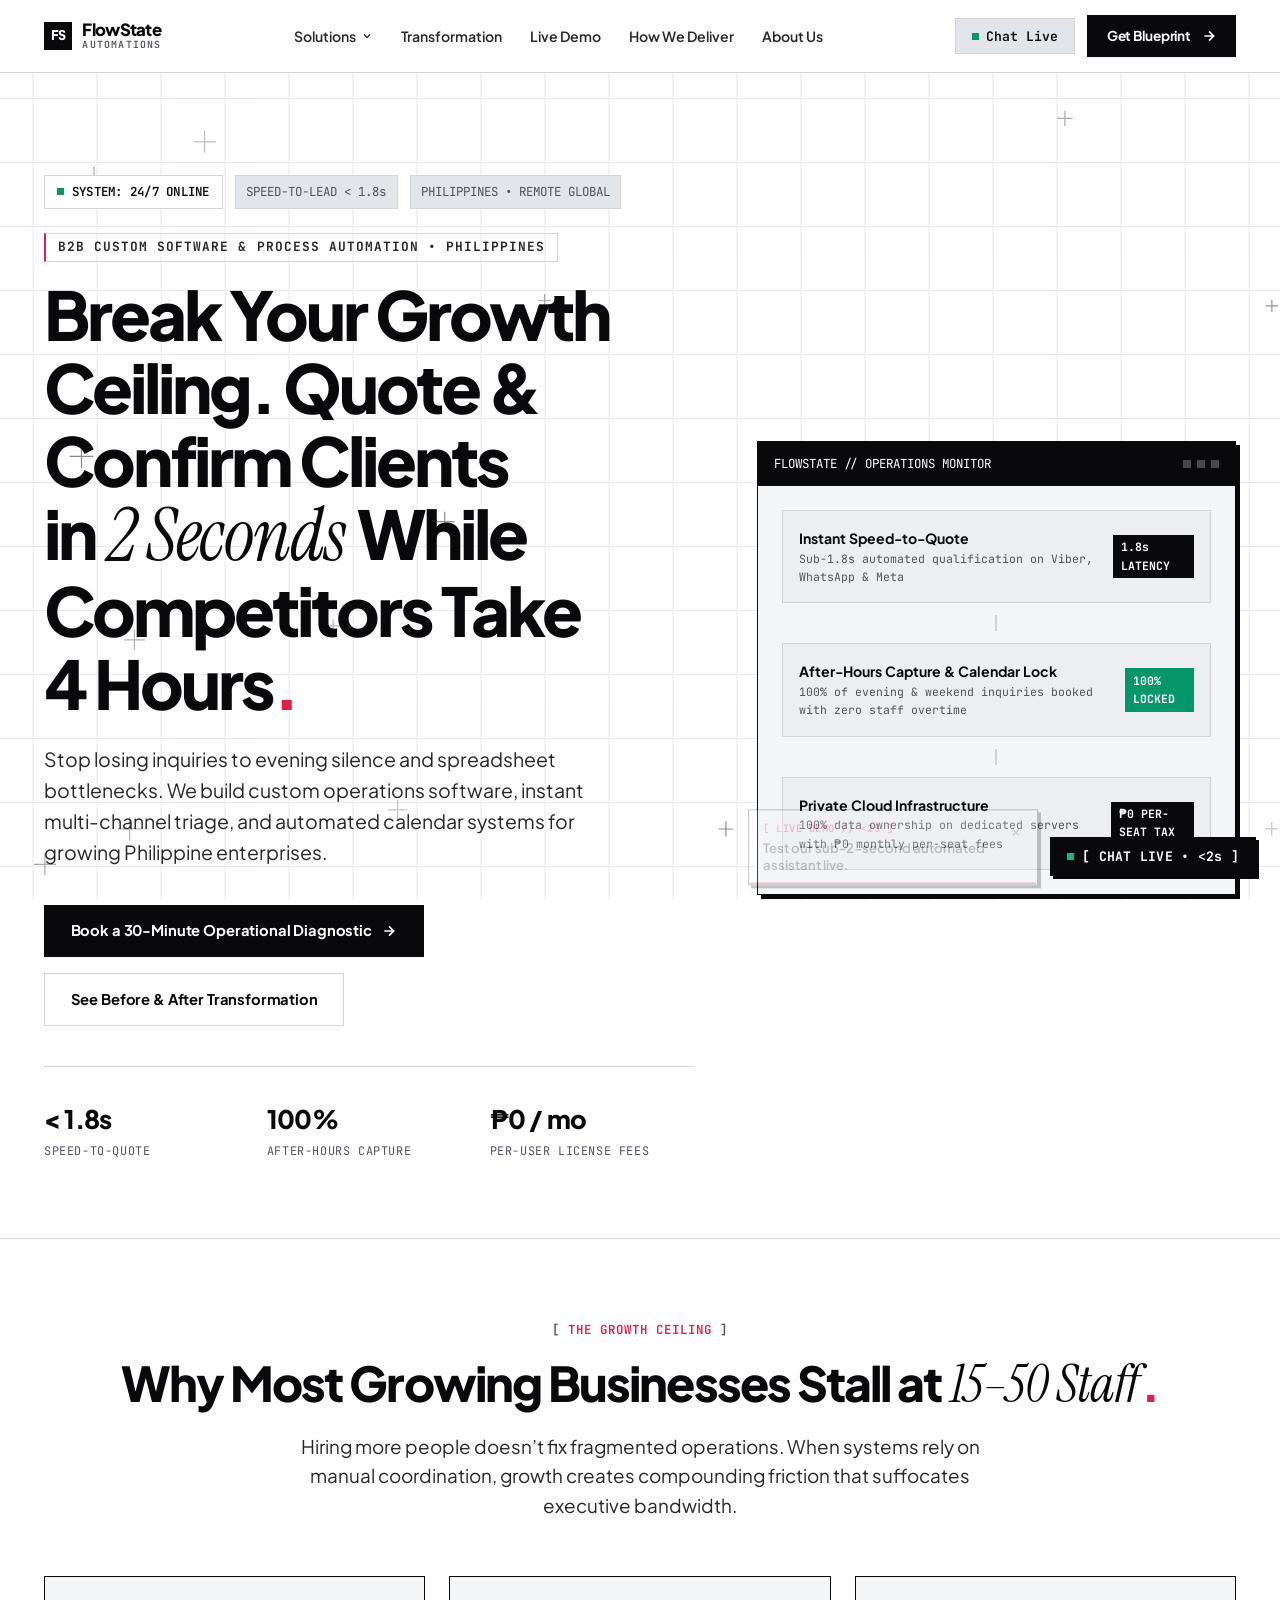
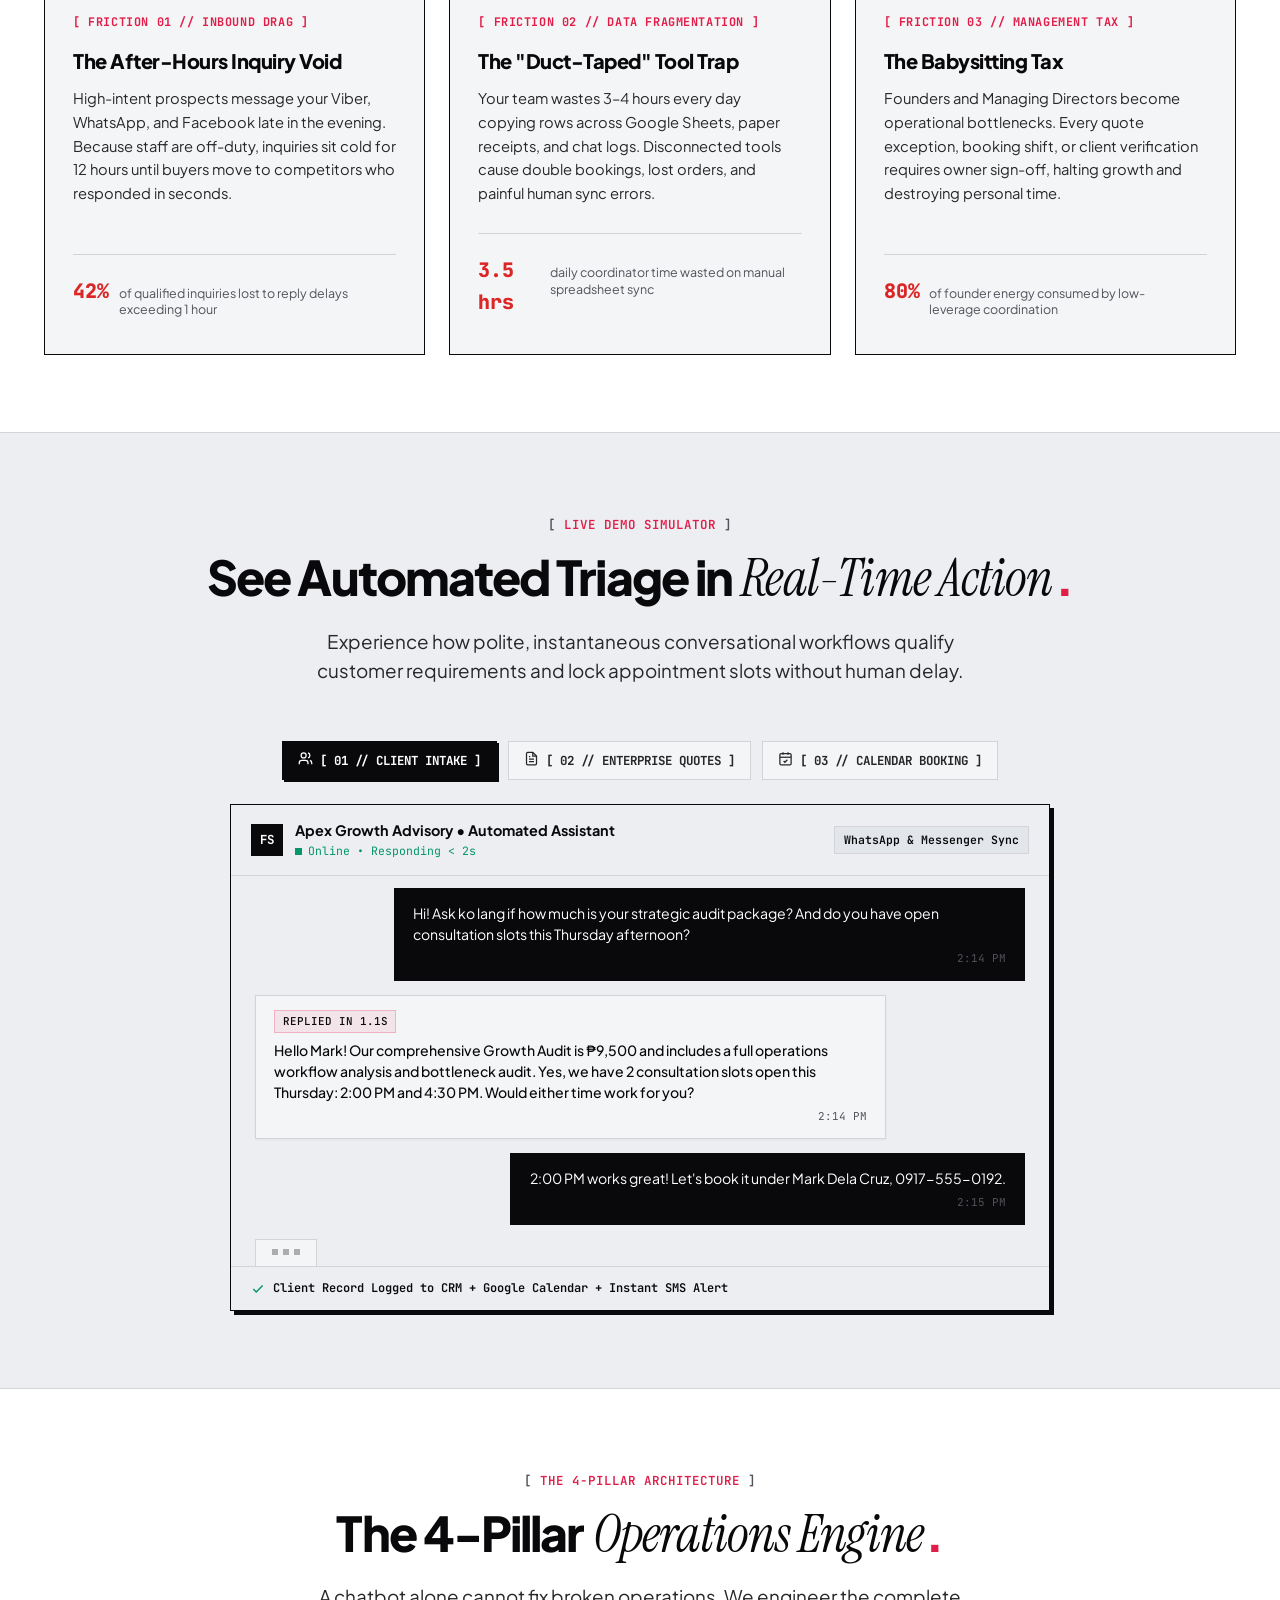
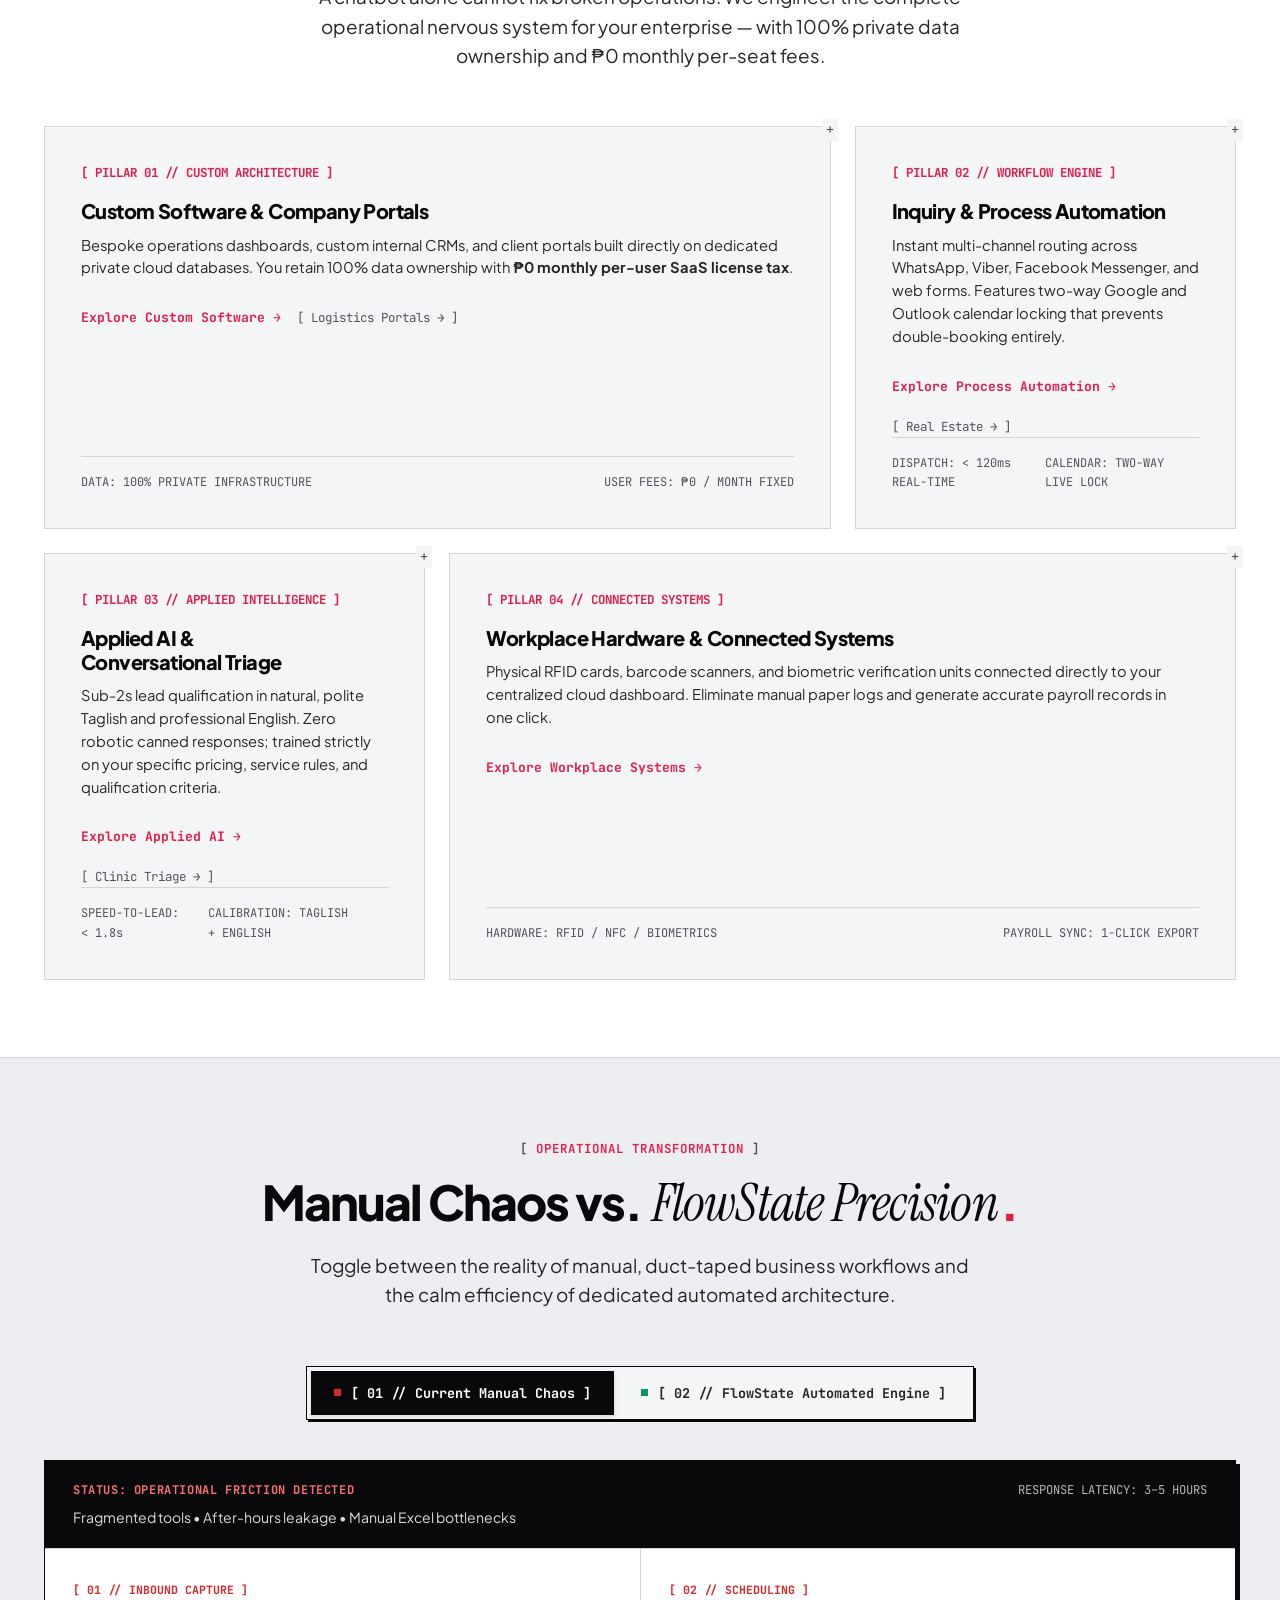
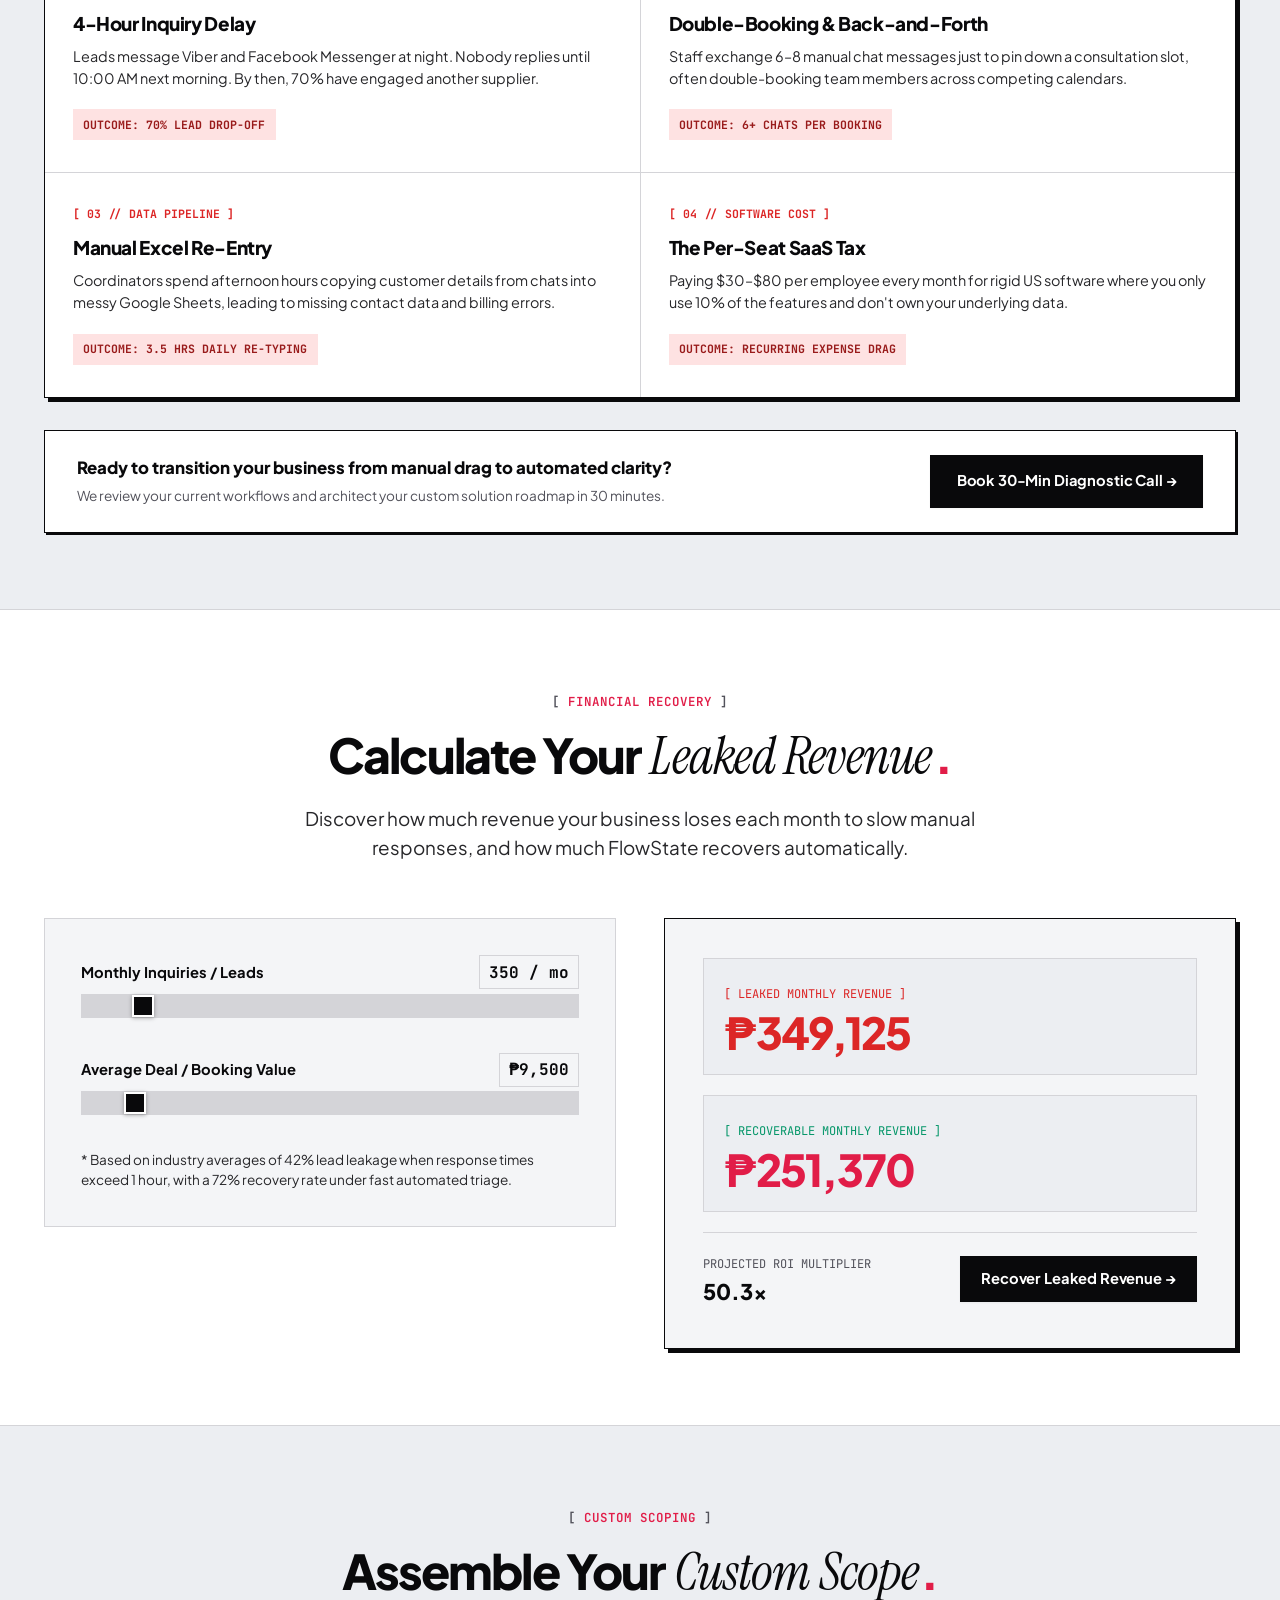
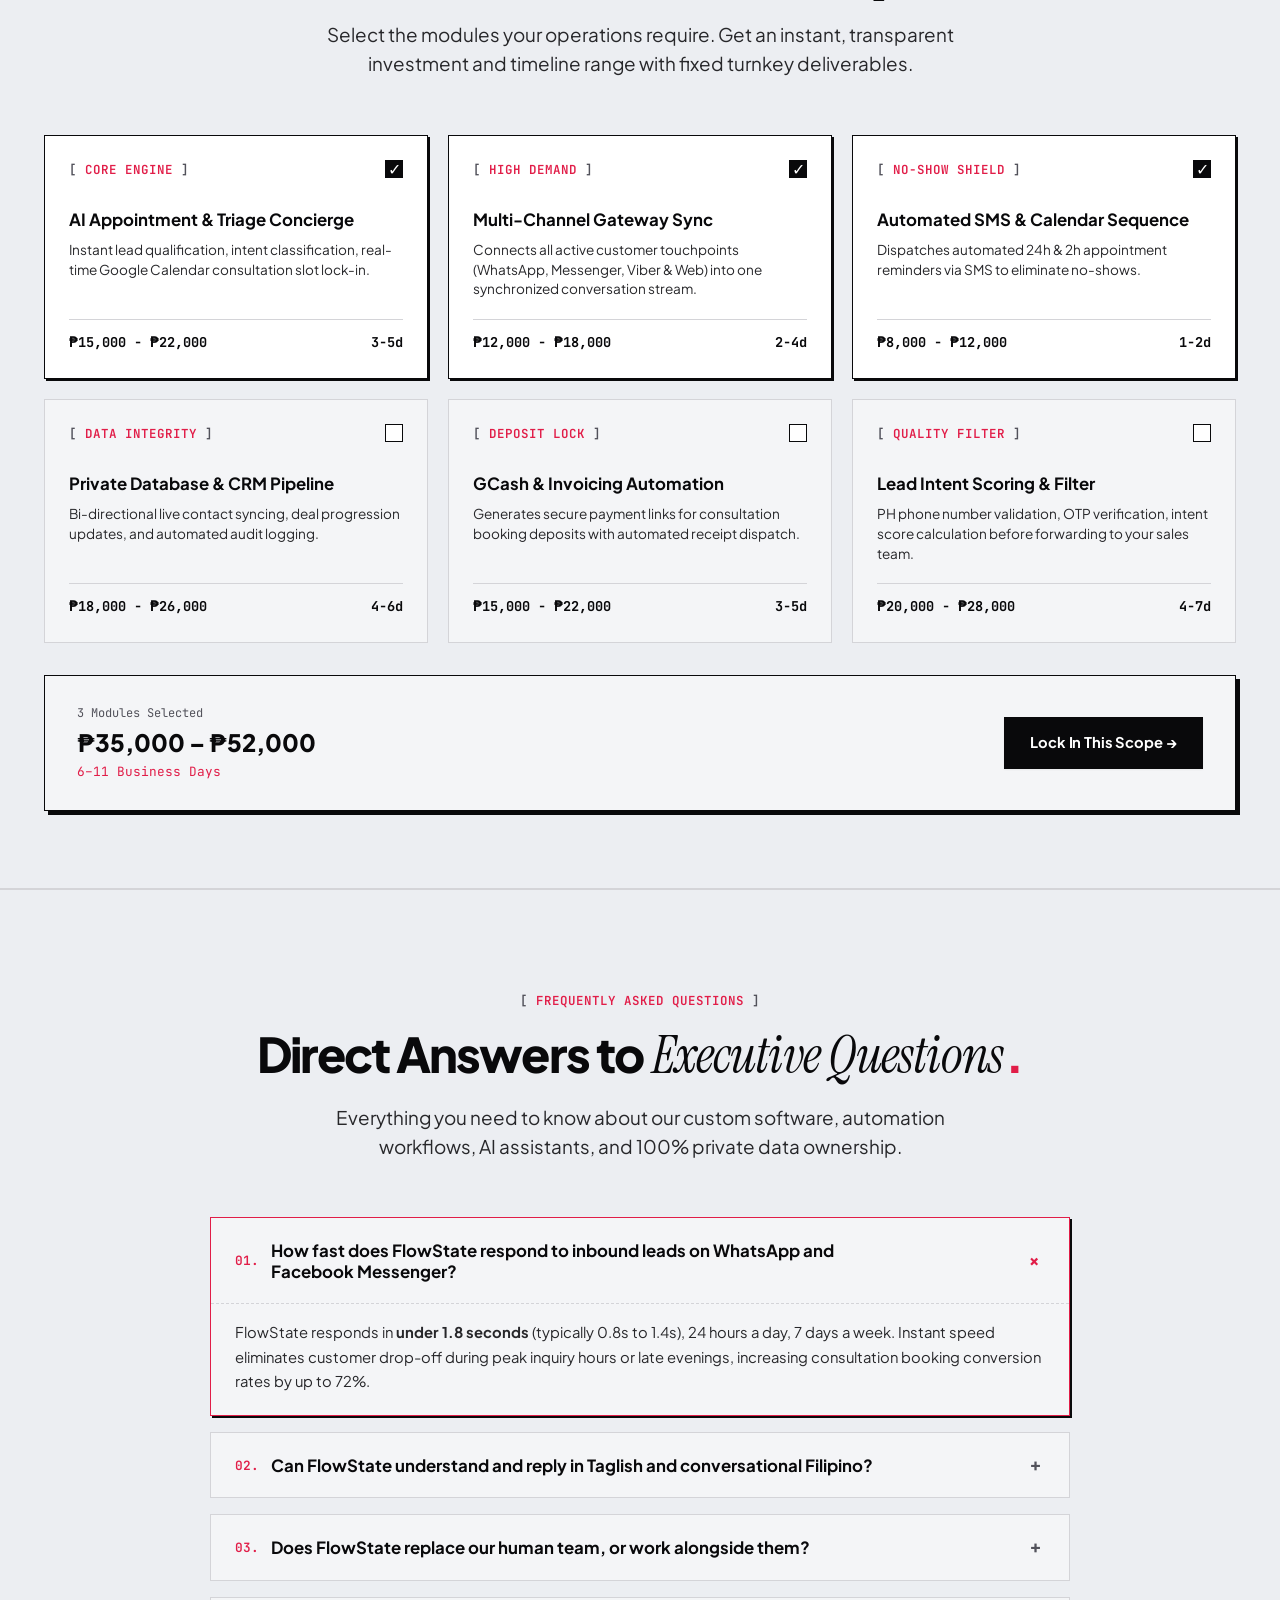
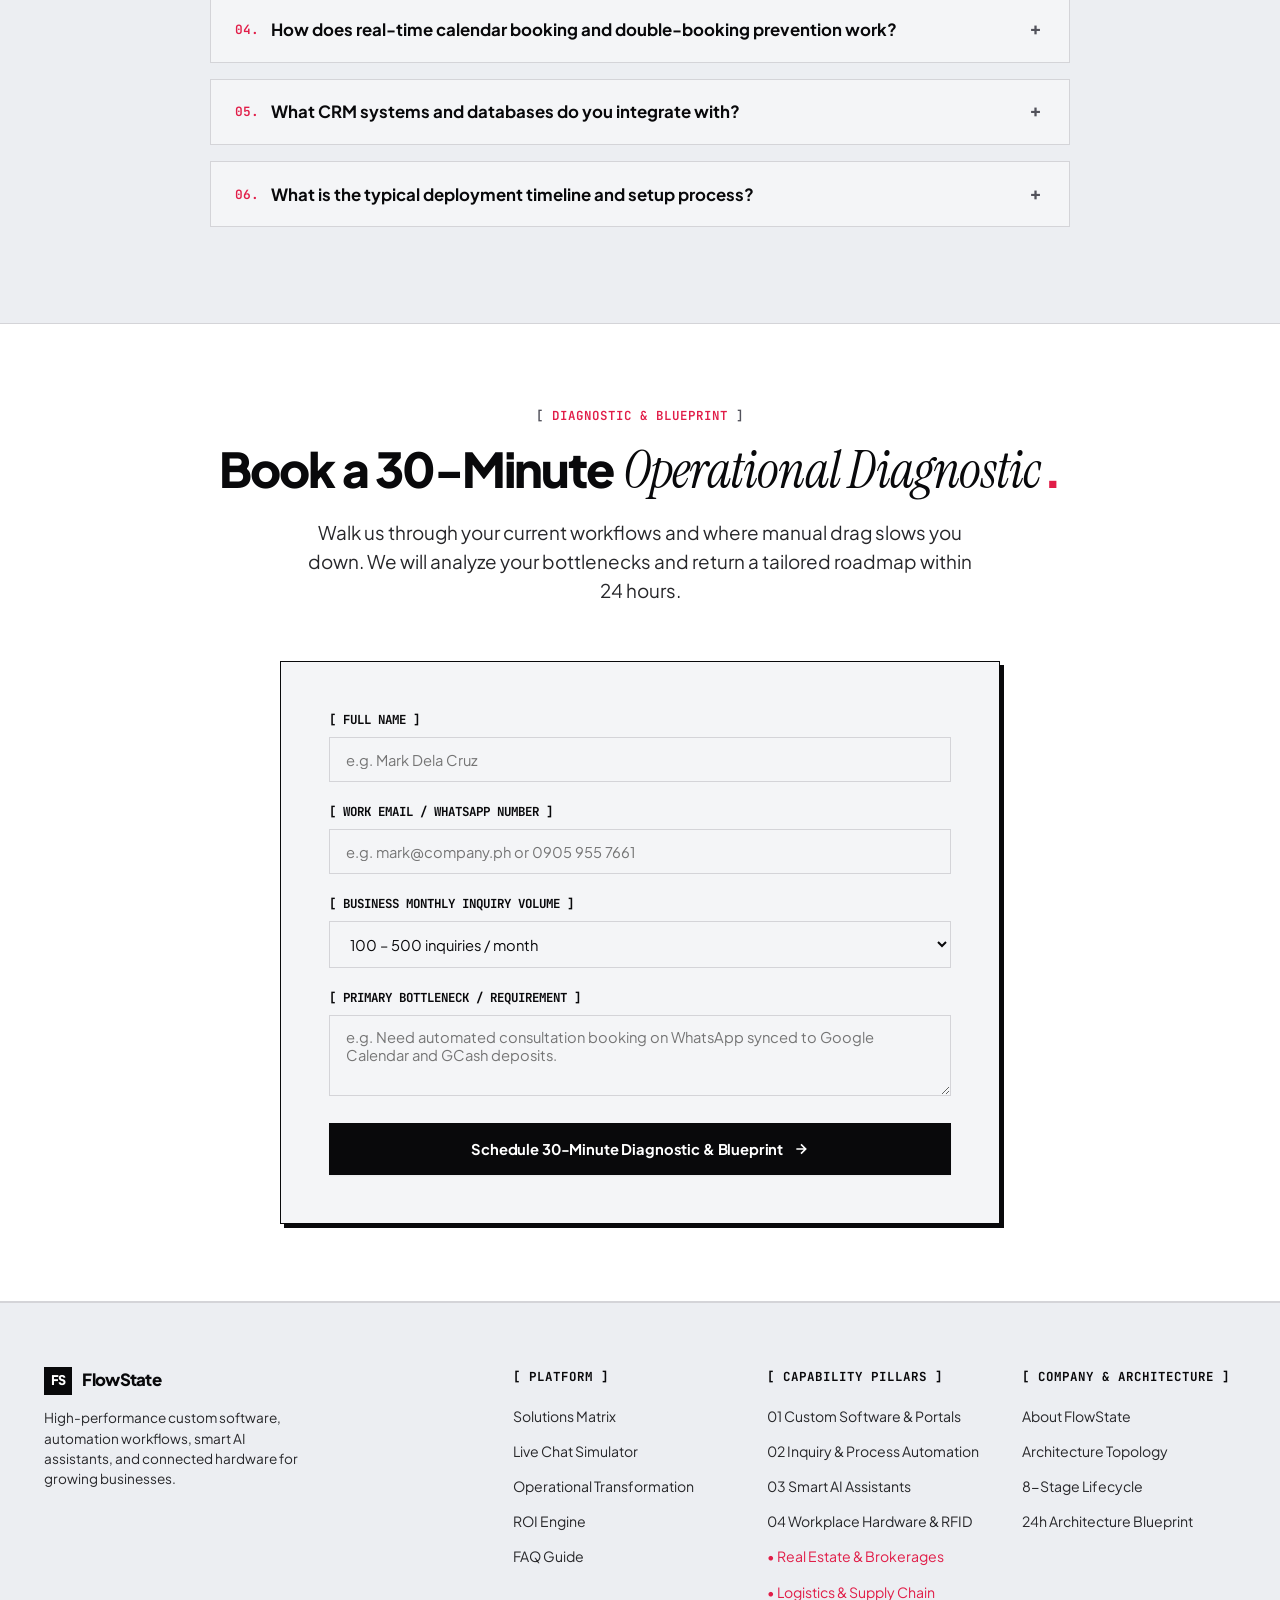
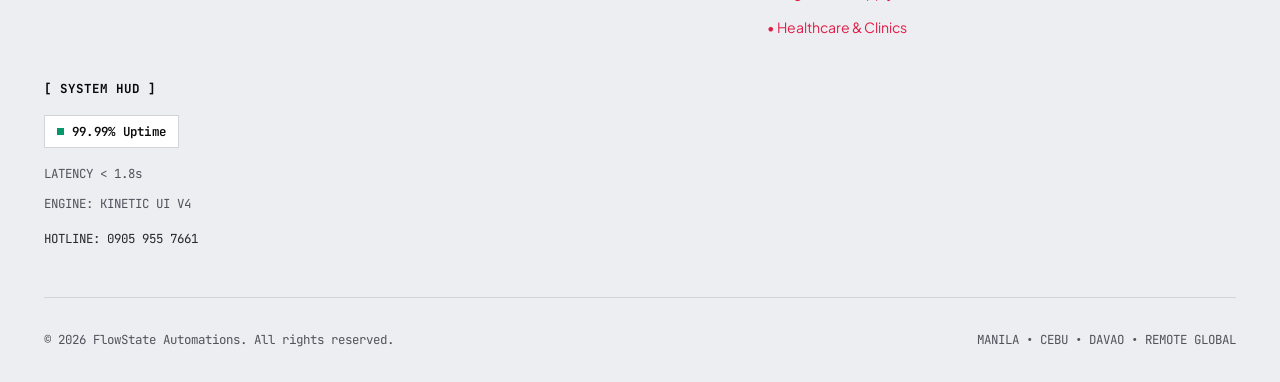
==== commit 1c99ed8b: "feat(platform): release v2.1.0 B2B redesign, vertical pages, security hardening & CI/CD - Add 3 vert" ====
--- a/index.html
+++ b/index.html
@@ -34,10 +34,15 @@
   <meta name="geo.position" content="14.5547;121.0244">
   <meta name="ICBM" content="14.5547, 121.0244">
 
+  <!-- Web App Manifest & App Icons -->
+  <link rel="manifest" href="manifest.webmanifest">
+  <link rel="apple-touch-icon" href="logo.png">
+  <meta name="theme-color" content="#09090B">
+
   <!-- Fonts -->
   <link rel="preconnect" href="https://fonts.googleapis.com">
   <link rel="preconnect" href="https://fonts.gstatic.com" crossorigin>
-  <link href="https://fonts.googleapis.com/css2?family=JetBrains+Mono:wght@400;500;600;700&family=Plus+Jakarta+Sans:wght@400;500;600;700;800&display=swap" rel="stylesheet">
+  <link href="https://fonts.googleapis.com/css2?family=Instrument+Serif:ital@0;1&family=JetBrains+Mono:wght@400;500;600;700&family=Plus+Jakarta+Sans:wght@400;500;600;700;800&display=swap" rel="stylesheet">
   
   <!-- Core Design System & Chatbot Styles -->
   <link rel="stylesheet" href="styles.css">
@@ -79,6 +84,31 @@
           "Philippines",
           "Southeast Asia",
           "Global Remote"
+        ],
+        "knowsAbout": [
+          "Custom Enterprise Software Development",
+          "Business Process Automation",
+          "Bespoke CRM & Internal Portals",
+          "Taglish Conversational AI",
+          "RFID Attendance & Biometric Integration",
+          "Philippine SME Digital Transformation"
+        ],
+        "subjectOf": [
+          {
+            "@type": "CreativeWork",
+            "name": "Enterprise Business Management Platform",
+            "description": "Multi-department operational portal with 100% data ownership and 1-click executive reporting for mid-sized Philippine enterprise."
+          },
+          {
+            "@type": "CreativeWork",
+            "name": "Mamas Halal Kitchenette Automated Triage System",
+            "description": "Sub-2-second automated customer booking, menu triage, and catering order pipeline."
+          },
+          {
+            "@type": "CreativeWork",
+            "name": "Workforce RFID & Biometric Cloud Dashboard",
+            "description": "Connected hardware attendance scanning synchronizing live clock-ins with cloud payroll."
+          }
         ],
         "hasOfferCatalog": {
           "@type": "OfferCatalog",
@@ -128,12 +158,8 @@
         "offers": {
           "@type": "Offer",
           "price": "15000",
-          "priceCurrency": "PHP"
-        },
-        "aggregateRating": {
-          "@type": "AggregateRating",
-          "ratingValue": "4.9",
-          "reviewCount": "48"
+          "priceCurrency": "PHP",
+          "description": "Custom business operations platform starting at ₱15,000 Phase 1 turnkey build."
         }
       },
       {
@@ -242,8 +268,15 @@
                   <div class="nav-dropdown-desc">Physical RFID &amp; biometric hardware connected directly to cloud dashboards.</div>
                 </a>
               </div>
-            </div>
-          </div>
+              <div class="nav-dropdown-footer" style="padding: 0.75rem 1.25rem; border-top: 1px solid var(--border-subtle); background: var(--surface-sunken); display: flex; gap: 1.25rem; font-size: 0.75rem; font-family: var(--font-mono); align-items: center;">
+                <span style="color: var(--ink-muted); font-weight: 700;">[ SPECIALIZED VERTICALS ]</span>
+                <a href="real-estate-automation.html" style="color: var(--ink-secondary); text-decoration: none;">Real Estate &rarr;</a>
+                <a href="logistics-automation.html" style="color: var(--ink-secondary); text-decoration: none;">Logistics &rarr;</a>
+                <a href="healthcare-automation.html" style="color: var(--ink-secondary); text-decoration: none;">Healthcare &rarr;</a>
+              </div>
+            </div>
+          </div>
+          <a href="#transformation" class="nav-link">Transformation</a>
           <a href="#simulator" class="nav-link">Live Demo</a>
           <a href="about.html#lifecycle" class="nav-link">How We Deliver</a>
           <a href="about.html" class="nav-link">About Us</a>
@@ -272,12 +305,17 @@
           <a href="process-automation.html" class="mobile-nav-link" onclick="closeMobileMenu()"><span>02 // Process Automation</span><span>&rarr;</span></a>
           <a href="applied-ai.html" class="mobile-nav-link" onclick="closeMobileMenu()"><span>03 // Smart AI Assistants</span><span>&rarr;</span></a>
           <a href="workforce-systems.html" class="mobile-nav-link" onclick="closeMobileMenu()"><span>04 // Workplace Hardware &amp; RFID</span><span>&rarr;</span></a>
+          <div class="mobile-nav-group-title" style="margin-top: 0.85rem;">[ SPECIALIZED VERTICALS ]</div>
+          <a href="real-estate-automation.html" class="mobile-nav-link" onclick="closeMobileMenu()"><span>&bull; Real Estate &amp; Brokerages</span><span>&rarr;</span></a>
+          <a href="logistics-automation.html" class="mobile-nav-link" onclick="closeMobileMenu()"><span>&bull; Logistics &amp; Fleet Operations</span><span>&rarr;</span></a>
+          <a href="healthcare-automation.html" class="mobile-nav-link" onclick="closeMobileMenu()"><span>&bull; Healthcare &amp; Clinic Intake</span><span>&rarr;</span></a>
           <div class="mobile-nav-group-title" style="margin-top: 0.85rem;">[ PLATFORM &amp; COMPANY ]</div>
-          <a href="#simulator" class="mobile-nav-link" onclick="closeMobileMenu()"><span>05 // Live Demo Sandbox</span><span>&rarr;</span></a>
-          <a href="about.html#lifecycle" class="mobile-nav-link" onclick="closeMobileMenu()"><span>06 // How We Deliver (8 Stages)</span><span>&rarr;</span></a>
-          <a href="about.html" class="mobile-nav-link" onclick="closeMobileMenu()"><span>07 // About FlowState</span><span>&rarr;</span></a>
+          <a href="#transformation" class="mobile-nav-link" onclick="closeMobileMenu()"><span>05 // Operational Transformation</span><span>&rarr;</span></a>
+          <a href="#simulator" class="mobile-nav-link" onclick="closeMobileMenu()"><span>06 // Live Demo Sandbox</span><span>&rarr;</span></a>
+          <a href="about.html#lifecycle" class="mobile-nav-link" onclick="closeMobileMenu()"><span>07 // How We Deliver (8 Stages)</span><span>&rarr;</span></a>
+          <a href="about.html" class="mobile-nav-link" onclick="closeMobileMenu()"><span>08 // About FlowState</span><span>&rarr;</span></a>
           <a href="#contact" class="btn btn-primary" style="margin-top: 1.15rem; width: 100%;" onclick="closeMobileMenu()">
-            <span>Request Free Blueprint &rarr;</span>
+            <span>Book Operational Diagnostic &rarr;</span>
           </a>
         </nav>
       </div>
@@ -290,48 +328,49 @@
           <div class="hero-text-col">
             <div class="hero-tag-row">
               <span class="status-pill"><span class="status-dot status-dot-pulse"></span> SYSTEM: 24/7 ONLINE</span>
-              <span class="hero-code-tag">LATENCY &lt; 1.8s</span>
-              <span class="hero-code-tag">UPTIME 99.99%</span>
+              <span class="hero-code-tag">SPEED-TO-LEAD &lt; 1.8s</span>
+              <span class="hero-code-tag">PHILIPPINES &bull; REMOTE GLOBAL</span>
             </div>
 
             <h1 class="hero-title">
-              Never Lose Another Customer to After-Hours Silence<span class="red-dot">.</span>
+              <span class="hero-kicker-badge">B2B Custom Software &amp; Process Automation &bull; Philippines</span>
+              <span class="hero-title-text">Break Your Growth Ceiling. Quote &amp; Confirm Clients in <span class="editorial-serif">2 Seconds</span> While Competitors Take 4 Hours<span class="red-dot">.</span></span>
             </h1>
 
             <p class="hero-subtitle">
-              Automated customer triage in polite Taglish and English, instant calendar bookings, and custom operations software connected directly to your private database.
+              Stop losing inquiries to evening silence and spreadsheet bottlenecks. We build custom operations software, instant multi-channel triage, and automated calendar systems for growing Philippine enterprises.
             </p>
 
             <div class="hero-cta-group">
               <a href="#contact" class="btn btn-primary">
-                <span>Lock Free Blueprint</span>
+                <span>Book a 30-Minute Operational Diagnostic</span>
                 <svg class="btn-icon" viewBox="0 0 24 24" fill="none" stroke="currentColor" stroke-width="2.5"><path d="M5 12h14M12 5l7 7-7 7"/></svg>
               </a>
-              <a href="#simulator" class="btn btn-secondary">
-                <span>Test Live Simulator</span>
+              <a href="#transformation" class="btn btn-secondary">
+                <span>See Before &amp; After Transformation</span>
               </a>
             </div>
 
             <div class="hero-metrics-strip">
               <div class="hero-metric-item">
                 <span class="hero-metric-val">&lt; 1.8s</span>
-                <span class="hero-metric-label">Response Time</span>
+                <span class="hero-metric-label">Speed-to-Quote</span>
               </div>
               <div class="hero-metric-item">
-                <span class="hero-metric-val">72%</span>
-                <span class="hero-metric-label">Leaked Lead Recovery</span>
+                <span class="hero-metric-val">100%</span>
+                <span class="hero-metric-label">After-Hours Capture</span>
               </div>
               <div class="hero-metric-item">
-                <span class="hero-metric-val">14–21d</span>
-                <span class="hero-metric-label">Production Delivery</span>
-              </div>
-            </div>
-          </div>
-
-          <!-- Hero Mechanical Card Deck -->
+                <span class="hero-metric-val">₱0 / mo</span>
+                <span class="hero-metric-label">Per-User License Fees</span>
+              </div>
+            </div>
+          </div>
+
+          <!-- Hero Operational Live HUD -->
           <div class="hero-visual-frame">
             <div class="hero-visual-header">
-              <span>FLOWSTATE // LIVE_DISPATCH_NODE</span>
+              <span>FLOWSTATE // OPERATIONS MONITOR</span>
               <div class="hero-terminal-dots">
                 <div class="hero-t-dot"></div>
                 <div class="hero-t-dot"></div>
@@ -341,27 +380,89 @@
             <div class="hero-visual-body">
               <div class="hero-flow-node">
                 <div>
-                  <div class="hero-flow-node-title">Multi-Channel Inbound Capture</div>
-                  <div class="hero-flow-node-meta">WhatsApp &bull; Messenger &bull; Web Forms</div>
-                </div>
-                <span class="hero-flow-node-badge">01. INGEST</span>
+                  <div class="hero-flow-node-title">Instant Speed-to-Quote</div>
+                  <div class="hero-flow-node-meta">Sub-1.8s automated qualification on Viber, WhatsApp &amp; Meta</div>
+                </div>
+                <span class="hero-flow-node-badge">1.8s LATENCY</span>
               </div>
               <div class="hero-flow-connector"></div>
               <div class="hero-flow-node">
                 <div>
-                  <div class="hero-flow-node-title">Instant Taglish &amp; English Lead Triage</div>
-                  <div class="hero-flow-node-meta">Sub-1.8s Intent &amp; Qualification Check</div>
-                </div>
-                <span class="hero-flow-node-badge">02. TRIAGE</span>
+                  <div class="hero-flow-node-title">After-Hours Capture &amp; Calendar Lock</div>
+                  <div class="hero-flow-node-meta">100% of evening &amp; weekend inquiries booked with zero staff overtime</div>
+                </div>
+                <span class="hero-flow-node-badge" style="background: var(--brand-success);">100% LOCKED</span>
               </div>
               <div class="hero-flow-connector"></div>
               <div class="hero-flow-node">
                 <div>
-                  <div class="hero-flow-node-title">Two-Way Calendar Lock &amp; CRM Sync</div>
-                  <div class="hero-flow-node-meta">Google Calendar + Private Database + SMS</div>
-                </div>
-                <span class="hero-flow-node-badge">03. ARCHIVE</span>
-              </div>
+                  <div class="hero-flow-node-title">Private Cloud Infrastructure</div>
+                  <div class="hero-flow-node-meta">100% data ownership on dedicated servers with ₱0 monthly per-seat fees</div>
+                </div>
+                <span class="hero-flow-node-badge">₱0 PER-SEAT TAX</span>
+              </div>
+            </div>
+          </div>
+        </div>
+      </div>
+    </section>
+
+    <!-- ACT II: THE GROWTH CEILING (THE OPERATIONAL DRAG) -->
+    <section class="villain-section" id="problem">
+      <div class="section-container">
+        <div class="section-header text-center">
+          <span class="section-tag">THE GROWTH CEILING</span>
+          <h2 class="section-title">
+            Why Most Growing Businesses Stall at <span class="editorial-serif">15–50 Staff</span><span class="red-dot">.</span>
+          </h2>
+          <p class="section-subtitle">
+            Hiring more people doesn’t fix fragmented operations. When systems rely on manual coordination, growth creates compounding friction that suffocates executive bandwidth.
+          </p>
+        </div>
+
+        <div class="villain-grid">
+          <!-- Friction 01 -->
+          <div class="villain-card">
+            <div>
+              <div class="villain-card-tag">[ FRICTION 01 // INBOUND DRAG ]</div>
+              <h3 class="villain-card-title">The After-Hours Inquiry Void</h3>
+              <p class="villain-card-desc">
+                High-intent prospects message your Viber, WhatsApp, and Facebook late in the evening. Because staff are off-duty, inquiries sit cold for 12 hours until buyers move to competitors who responded in seconds.
+              </p>
+            </div>
+            <div class="villain-card-stat">
+              <span class="villain-stat-val">42%</span>
+              <span class="villain-stat-label">of qualified inquiries lost to reply delays exceeding 1 hour</span>
+            </div>
+          </div>
+
+          <!-- Friction 02 -->
+          <div class="villain-card">
+            <div>
+              <div class="villain-card-tag">[ FRICTION 02 // DATA FRAGMENTATION ]</div>
+              <h3 class="villain-card-title">The "Duct-Taped" Tool Trap</h3>
+              <p class="villain-card-desc">
+                Your team wastes 3–4 hours every day copying rows across Google Sheets, paper receipts, and chat logs. Disconnected tools cause double bookings, lost orders, and painful human sync errors.
+              </p>
+            </div>
+            <div class="villain-card-stat">
+              <span class="villain-stat-val">3.5 hrs</span>
+              <span class="villain-stat-label">daily coordinator time wasted on manual spreadsheet sync</span>
+            </div>
+          </div>
+
+          <!-- Friction 03 -->
+          <div class="villain-card">
+            <div>
+              <div class="villain-card-tag">[ FRICTION 03 // MANAGEMENT TAX ]</div>
+              <h3 class="villain-card-title">The Babysitting Tax</h3>
+              <p class="villain-card-desc">
+                Founders and Managing Directors become operational bottlenecks. Every quote exception, booking shift, or client verification requires owner sign-off, halting growth and destroying personal time.
+              </p>
+            </div>
+            <div class="villain-card-stat">
+              <span class="villain-stat-val">80%</span>
+              <span class="villain-stat-label">of founder energy consumed by low-leverage coordination</span>
             </div>
           </div>
         </div>
@@ -373,8 +474,8 @@
       <div class="section-container">
         <div class="section-header text-center">
           <span class="section-tag">LIVE DEMO SIMULATOR</span>
-          <h2 class="section-title">See Your Assistant in Real-Time Action<span class="red-dot">.</span></h2>
-          <p class="section-subtitle">Experience how polite, fast automated conversations qualify leads and confirm consultation slots with zero delay.</p>
+          <h2 class="section-title">See Automated Triage in <span class="editorial-serif">Real-Time Action</span><span class="red-dot">.</span></h2>
+          <p class="section-subtitle">Experience how polite, instantaneous conversational workflows qualify customer requirements and lock appointment slots without human delay.</p>
         </div>
 
         <div class="sim-sandbox-wrapper">
@@ -431,161 +532,215 @@
     <section class="bento-section" id="solutions">
       <div class="section-container">
         <div class="section-header text-center">
-          <span class="section-tag">WHAT WE BUILD</span>
-          <h2 class="section-title">Built to Eliminate Operational Bottlenecks<span class="red-dot">.</span></h2>
-          <p class="section-subtitle">Custom systems designed around how your business actually runs. 100% private data ownership with zero monthly per-user fees.</p>
+          <span class="section-tag">THE 4-PILLAR ARCHITECTURE</span>
+          <h2 class="section-title">The 4-Pillar <span class="editorial-serif">Operations Engine</span><span class="red-dot">.</span></h2>
+          <p class="section-subtitle">A chatbot alone cannot fix broken operations. We engineer the complete operational nervous system for your enterprise — with 100% private data ownership and ₱0 monthly per-seat fees.</p>
         </div>
 
         <div class="bento-grid">
           <!-- Pillar 01 -->
           <div class="bento-card bento-span-2">
             <div>
-              <div class="bento-card-num">[ PILLAR 01 ]</div>
-              <h3 class="bento-card-title">Custom Software &amp; Portals</h3>
-              <p class="bento-card-desc">Bespoke operations hubs, company portals, and tailored CRMs built on private cloud databases with 100% data ownership and ₱0 monthly per-user fees.</p>
-              <div style="margin-top: 0.85rem;">
+              <div class="bento-card-num">[ PILLAR 01 // CUSTOM ARCHITECTURE ]</div>
+              <h3 class="bento-card-title">Custom Software &amp; Company Portals</h3>
+              <p class="bento-card-desc">Bespoke operations dashboards, custom internal CRMs, and client portals built directly on dedicated private cloud databases. You retain 100% data ownership with <strong>₱0 monthly per-user SaaS license tax</strong>.</p>
+              <div style="margin-top: 1rem; display: flex; gap: 1rem; align-items: center; flex-wrap: wrap;">
                 <a href="custom-software.html" class="nav-link" style="color: var(--brand-accent); font-family: var(--font-mono); font-size: 0.82rem; font-weight: 700;">Explore Custom Software &rarr;</a>
+                <a href="logistics-automation.html" style="color: var(--ink-muted); font-family: var(--font-mono); font-size: 0.78rem; text-decoration: none;">[ Logistics Portals &rarr; ]</a>
               </div>
             </div>
             <div class="bento-card-footer">
-              <span>DATA: 100% CLIENT PRIVATE</span>
-              <span>USER FEES: ₱0 / MONTH</span>
+              <span>DATA: 100% PRIVATE INFRASTRUCTURE</span>
+              <span>USER FEES: ₱0 / MONTH FIXED</span>
             </div>
           </div>
 
           <!-- Pillar 02 -->
           <div class="bento-card">
             <div>
-              <div class="bento-card-num">[ PILLAR 02 ]</div>
+              <div class="bento-card-num">[ PILLAR 02 // WORKFLOW ENGINE ]</div>
               <h3 class="bento-card-title">Inquiry &amp; Process Automation</h3>
-              <p class="bento-card-desc">Automated lead triage across WhatsApp, Facebook Messenger, and website forms with two-way Google and Outlook calendar locking.</p>
-              <div style="margin-top: 0.85rem;">
-                <a href="process-automation.html" class="nav-link" style="color: var(--brand-accent); font-family: var(--font-mono); font-size: 0.82rem; font-weight: 700;">Explore Automation &rarr;</a>
+              <p class="bento-card-desc">Instant multi-channel routing across WhatsApp, Viber, Facebook Messenger, and web forms. Features two-way Google and Outlook calendar locking that prevents double-booking entirely.</p>
+              <div style="margin-top: 1rem; display: flex; gap: 1rem; align-items: center; flex-wrap: wrap;">
+                <a href="process-automation.html" class="nav-link" style="color: var(--brand-accent); font-family: var(--font-mono); font-size: 0.82rem; font-weight: 700;">Explore Process Automation &rarr;</a>
+                <a href="real-estate-automation.html" style="color: var(--ink-muted); font-family: var(--font-mono); font-size: 0.78rem; text-decoration: none;">[ Real Estate &rarr; ]</a>
               </div>
             </div>
             <div class="bento-card-footer">
-              <span>DISPATCH: &lt; 120ms</span>
-              <span>CALENDAR: TWO-WAY LOCK</span>
+              <span>DISPATCH: &lt; 120ms REAL-TIME</span>
+              <span>CALENDAR: TWO-WAY LIVE LOCK</span>
             </div>
           </div>
 
           <!-- Pillar 03 -->
           <div class="bento-card">
             <div>
-              <div class="bento-card-num">[ PILLAR 03 ]</div>
-              <h3 class="bento-card-title">Smart AI Assistants</h3>
-              <p class="bento-card-desc">Fast Taglish and English customer triage answering inquiries under 1.8 seconds without generic, robotic canned responses.</p>
-              <div style="margin-top: 0.85rem;">
-                <a href="applied-ai.html" class="nav-link" style="color: var(--brand-accent); font-family: var(--font-mono); font-size: 0.82rem; font-weight: 700;">Explore AI Assistants &rarr;</a>
+              <div class="bento-card-num">[ PILLAR 03 // APPLIED INTELLIGENCE ]</div>
+              <h3 class="bento-card-title">Applied AI &amp; Conversational Triage</h3>
+              <p class="bento-card-desc">Sub-2s lead qualification in natural, polite Taglish and professional English. Zero robotic canned responses; trained strictly on your specific pricing, service rules, and qualification criteria.</p>
+              <div style="margin-top: 1rem; display: flex; gap: 1rem; align-items: center; flex-wrap: wrap;">
+                <a href="applied-ai.html" class="nav-link" style="color: var(--brand-accent); font-family: var(--font-mono); font-size: 0.82rem; font-weight: 700;">Explore Applied AI &rarr;</a>
+                <a href="healthcare-automation.html" style="color: var(--ink-muted); font-family: var(--font-mono); font-size: 0.78rem; text-decoration: none;">[ Clinic Triage &rarr; ]</a>
               </div>
             </div>
             <div class="bento-card-footer">
-              <span>RESPONSE: &lt; 1.8s</span>
-              <span>LANGUAGES: TAGLISH + EN</span>
+              <span>SPEED-TO-LEAD: &lt; 1.8s</span>
+              <span>CALIBRATION: TAGLISH + ENGLISH</span>
             </div>
           </div>
 
           <!-- Pillar 04 -->
           <div class="bento-card bento-span-2">
             <div>
-              <div class="bento-card-num">[ PILLAR 04 ]</div>
-              <h3 class="bento-card-title">Workplace Hardware &amp; RFID</h3>
-              <p class="bento-card-desc">Physical RFID tap cards and biometric attendance scanners connected directly to cloud dashboards for 1-click payroll calculation.</p>
-              <div style="margin-top: 0.85rem;">
-                <a href="workforce-systems.html" class="nav-link" style="color: var(--brand-accent); font-family: var(--font-mono); font-size: 0.82rem; font-weight: 700;">Explore Workplace Hardware &rarr;</a>
+              <div class="bento-card-num">[ PILLAR 04 // CONNECTED SYSTEMS ]</div>
+              <h3 class="bento-card-title">Workplace Hardware &amp; Connected Systems</h3>
+              <p class="bento-card-desc">Physical RFID cards, barcode scanners, and biometric verification units connected directly to your centralized cloud dashboard. Eliminate manual paper logs and generate accurate payroll records in one click.</p>
+              <div style="margin-top: 1rem;">
+                <a href="workforce-systems.html" class="nav-link" style="color: var(--brand-accent); font-family: var(--font-mono); font-size: 0.82rem; font-weight: 700;">Explore Workplace Systems &rarr;</a>
               </div>
             </div>
             <div class="bento-card-footer">
               <span>HARDWARE: RFID / NFC / BIOMETRICS</span>
-              <span>SYNC: REAL-TIME CLOUD DASHBOARD</span>
+              <span>PAYROLL SYNC: 1-CLICK EXPORT</span>
             </div>
           </div>
         </div>
       </div>
     </section>
 
-    <!-- 5. INTERACTIVE WORKFLOW PIPELINE -->
-    <section class="pipeline-section" id="pipeline">
+    <!-- 5. SIGNATURE INTERACTIVE TRANSFORMATION SWITCH -->
+    <section class="transformation-section" id="transformation">
       <div class="section-container">
         <div class="section-header text-center">
-          <span class="section-tag">HOW IT WORKS</span>
-          <h2 class="section-title">4 Steps from Inquiry to Confirmed Client<span class="red-dot">.</span></h2>
-          <p class="section-subtitle">How our automation engine processes customer interactions from initial message to confirmed booking.</p>
-        </div>
-
-        <div class="pipeline-grid">
-          <div class="pipeline-tabs-list" role="tablist" aria-label="Execution Pipeline Stages">
-            <button type="button" class="pipeline-tab-item active" id="pipeline-tab-1" role="tab" aria-selected="true" aria-controls="pipeline-panel" tabindex="0" data-step="1" onclick="switchPipelineStep(1)">
-              <div class="pipeline-tab-meta">
-                <span class="pipeline-tab-num">01.</span>
-                <span class="pipeline-tab-title">Multi-Channel Inbound Capture</span>
-              </div>
-              <span aria-hidden="true">&rarr;</span>
-            </button>
-            <button type="button" class="pipeline-tab-item" id="pipeline-tab-2" role="tab" aria-selected="false" aria-controls="pipeline-panel" tabindex="-1" data-step="2" onclick="switchPipelineStep(2)">
-              <div class="pipeline-tab-meta">
-                <span class="pipeline-tab-num">02.</span>
-                <span class="pipeline-tab-title">Instant AI Lead Qualification</span>
-              </div>
-              <span aria-hidden="true">&rarr;</span>
-            </button>
-            <button type="button" class="pipeline-tab-item" id="pipeline-tab-3" role="tab" aria-selected="false" aria-controls="pipeline-panel" tabindex="-1" data-step="3" onclick="switchPipelineStep(3)">
-              <div class="pipeline-tab-meta">
-                <span class="pipeline-tab-num">03.</span>
-                <span class="pipeline-tab-title">Two-Way Calendar Booking</span>
-              </div>
-              <span aria-hidden="true">&rarr;</span>
-            </button>
-            <button type="button" class="pipeline-tab-item" id="pipeline-tab-4" role="tab" aria-selected="false" aria-controls="pipeline-panel" tabindex="-1" data-step="4" onclick="switchPipelineStep(4)">
-              <div class="pipeline-tab-meta">
-                <span class="pipeline-tab-num">04.</span>
-                <span class="pipeline-tab-title">Private CRM Sync &amp; Alerts</span>
-              </div>
-              <span aria-hidden="true">&rarr;</span>
-            </button>
-          </div>
-
-          <div class="pipeline-visual-wrapper" id="pipeline-panel" role="tabpanel" aria-labelledby="pipeline-tab-1">
-            <!-- 3D Pipeline Scene Viewport -->
-            <div class="pipeline-3d-container" id="pipeline3dContainer">
-              <div class="pipeline-3d-hud">
-                <div class="pipeline-hud-left">
-                  <span id="pipeline3dStageBadge" class="pipeline-stage-badge">STAGE 01 // INBOUND INGEST</span>
-                  <span id="pipeline3dTicker" class="pipeline-hud-ticker">0.00s</span>
-                </div>
-                <div class="pipeline-hud-right">
-                  <span class="pipeline-status-pulse"></span>
-                  <span id="pipeline3dPlayState" class="pipeline-hud-mode">AUTO-LOOP [HOVER TO PAUSE]</span>
-                </div>
-              </div>
-              <div class="pipeline-canvas-holder">
-                <canvas id="pipeline3dCanvas"></canvas>
-              </div>
-              <div class="pipeline-3d-caption">
-                <span id="pipeline3dCaptionText">STAGE 01 // INBOUND INGEST: Multi-channel webhooks normalize into single unified queue (&lt;50ms)</span>
-              </div>
-            </div>
-
-            <!-- Fallback JSON Terminal (Gracefully shown if WebGL unavailable) -->
-            <div class="pipeline-code-terminal" id="pipelineFallbackTerminal" style="display: none;">
-              <div class="pipeline-terminal-header">
-                <span id="pipelineStageBadge" class="pipeline-stage-badge">STAGE 01 // INBOUND INGEST</span>
-                <span>JSON_FEED</span>
-              </div>
-              <div class="pipeline-terminal-body">
-                <h3 class="pipeline-step-title" id="pipelineStepTitle">Inquiries Arrive from Any Channel Simultaneously</h3>
-                <p class="pipeline-step-desc" id="pipelineStepDesc">Customer reaches out through Facebook Messenger, WhatsApp, Viber, or your website. FlowState normalizes the webhook payload instantly.</p>
-                <pre class="pipeline-code-block"><code id="pipelineCodeBlock">// Webhook Ingest (&lt; 50ms)
-{
-  "source": "whatsapp_business",
-  "sender_id": "+639175550192",
-  "message": "Available consultation slots this Thursday for operations audit?",
-  "timestamp": "2026-09-15T14:14:02Z",
-  "status": "INGESTED_ACTIVE"
-}</code></pre>
-              </div>
-            </div>
-          </div>
+          <span class="section-tag">OPERATIONAL TRANSFORMATION</span>
+          <h2 class="section-title">Manual Chaos vs. <span class="editorial-serif">FlowState Precision</span><span class="red-dot">.</span></h2>
+          <p class="section-subtitle">Toggle between the reality of manual, duct-taped business workflows and the calm efficiency of dedicated automated architecture.</p>
+        </div>
+
+        <!-- Transformation Segmented Switcher -->
+        <div class="transform-switcher-wrapper">
+          <div class="transform-segmented-control" role="tablist" aria-label="Transformation State">
+            <button type="button" class="transform-toggle-btn active" id="btnStateManual" role="tab" aria-selected="true" aria-controls="viewManualChaos" onclick="switchTransformation('manual')">
+              <span class="status-dot status-dot-manual"></span>
+              <span>[ 01 // Current Manual Chaos ]</span>
+            </button>
+            <button type="button" class="transform-toggle-btn" id="btnStateFlowState" role="tab" aria-selected="false" aria-controls="viewFlowStatePrecision" onclick="switchTransformation('flowstate')">
+              <span class="status-dot status-dot-flowstate"></span>
+              <span>[ 02 // FlowState Automated Engine ]</span>
+            </button>
+          </div>
+        </div>
+
+        <!-- Transformation Display Grid -->
+        <div class="transform-display-container">
+          <!-- Manual Chaos State Panel -->
+          <div class="transform-state-panel active" id="viewManualChaos" role="tabpanel" aria-labelledby="btnStateManual">
+            <div class="transform-panel-header transform-header-manual">
+              <div class="transform-panel-status">
+                <span class="transform-badge-manual">STATUS: OPERATIONAL FRICTION DETECTED</span>
+                <span class="transform-meta-time">RESPONSE LATENCY: 3–5 HOURS</span>
+              </div>
+              <div class="transform-panel-sub">Fragmented tools • After-hours leakage • Manual Excel bottlenecks</div>
+            </div>
+
+            <div class="transform-cards-grid">
+              <div class="transform-card transform-card-manual">
+                <div class="transform-card-eyebrow">[ 01 // INBOUND CAPTURE ]</div>
+                <h3 class="transform-card-heading">4-Hour Inquiry Delay</h3>
+                <p class="transform-card-body">Leads message Viber and Facebook Messenger at night. Nobody replies until 10:00 AM next morning. By then, 70% have engaged another supplier.</p>
+                <div class="transform-card-footer transform-footer-manual">
+                  <span>OUTCOME: 70% LEAD DROP-OFF</span>
+                </div>
+              </div>
+
+              <div class="transform-card transform-card-manual">
+                <div class="transform-card-eyebrow">[ 02 // SCHEDULING ]</div>
+                <h3 class="transform-card-heading">Double-Booking &amp; Back-and-Forth</h3>
+                <p class="transform-card-body">Staff exchange 6–8 manual chat messages just to pin down a consultation slot, often double-booking team members across competing calendars.</p>
+                <div class="transform-card-footer transform-footer-manual">
+                  <span>OUTCOME: 6+ CHATS PER BOOKING</span>
+                </div>
+              </div>
+
+              <div class="transform-card transform-card-manual">
+                <div class="transform-card-eyebrow">[ 03 // DATA PIPELINE ]</div>
+                <h3 class="transform-card-heading">Manual Excel Re-Entry</h3>
+                <p class="transform-card-body">Coordinators spend afternoon hours copying customer details from chats into messy Google Sheets, leading to missing contact data and billing errors.</p>
+                <div class="transform-card-footer transform-footer-manual">
+                  <span>OUTCOME: 3.5 HRS DAILY RE-TYPING</span>
+                </div>
+              </div>
+
+              <div class="transform-card transform-card-manual">
+                <div class="transform-card-eyebrow">[ 04 // SOFTWARE COST ]</div>
+                <h3 class="transform-card-heading">The Per-Seat SaaS Tax</h3>
+                <p class="transform-card-body">Paying $30–$80 per employee every month for rigid US software where you only use 10% of the features and don't own your underlying data.</p>
+                <div class="transform-card-footer transform-footer-manual">
+                  <span>OUTCOME: RECURRING EXPENSE DRAG</span>
+                </div>
+              </div>
+            </div>
+          </div>
+
+          <!-- FlowState Precision State Panel -->
+          <div class="transform-state-panel" id="viewFlowStatePrecision" role="tabpanel" aria-labelledby="btnStateFlowState" style="display: none;">
+            <div class="transform-panel-header transform-header-flowstate">
+              <div class="transform-panel-status">
+                <span class="transform-badge-flowstate">STATUS: AUTOMATED ENGINE ACTIVE</span>
+                <span class="transform-meta-time">RESPONSE LATENCY: &lt; 1.8 SECONDS</span>
+              </div>
+              <div class="transform-panel-sub">Instant qualification • Two-way calendar lock • Dedicated private cloud</div>
+            </div>
+
+            <div class="transform-cards-grid">
+              <div class="transform-card transform-card-flowstate">
+                <div class="transform-card-eyebrow">[ 01 // INBOUND CAPTURE ]</div>
+                <h3 class="transform-card-heading">Sub-2s Instant Qualification</h3>
+                <p class="transform-card-body">Prospects receive polite, intelligent Taglish replies in 1.8 seconds 24/7. Inquiries are qualified, scored, and quoted before competitors even open the app.</p>
+                <div class="transform-card-footer transform-footer-flowstate">
+                  <span>OUTCOME: 100% CAPTURE &bull; ZERO LEAKAGE</span>
+                </div>
+              </div>
+
+              <div class="transform-card transform-card-flowstate">
+                <div class="transform-card-eyebrow">[ 02 // SCHEDULING ]</div>
+                <h3 class="transform-card-heading">Automated Two-Way Calendar Lock</h3>
+                <p class="transform-card-body">Clients pick available consultation slots directly inside chat. The system blocks external clashes on Google/Outlook calendars and locks deposits automatically.</p>
+                <div class="transform-card-footer transform-footer-flowstate">
+                  <span>OUTCOME: ZERO OVERLAPS &bull; INSTANT CONFIRMATION</span>
+                </div>
+              </div>
+
+              <div class="transform-card transform-card-flowstate">
+                <div class="transform-card-eyebrow">[ 03 // DATA PIPELINE ]</div>
+                <h3 class="transform-card-heading">Real-Time Private Database Sync</h3>
+                <p class="transform-card-body">Every lead detail, booking parameter, and transaction syncs automatically to your dedicated database with zero human intervention or manual copying.</p>
+                <div class="transform-card-footer transform-footer-flowstate">
+                  <span>OUTCOME: 100% ACCURACY &bull; 0 MANUAL RE-ENTRY</span>
+                </div>
+              </div>
+
+              <div class="transform-card transform-card-flowstate">
+                <div class="transform-card-eyebrow">[ 04 // SOFTWARE COST ]</div>
+                <h3 class="transform-card-heading">Dedicated Private Ownership</h3>
+                <p class="transform-card-body">You own 100% of the platform and data hosted on private cloud infrastructure. Scale from 10 to 500 team members with ₱0 monthly per-seat license taxes.</p>
+                <div class="transform-card-footer transform-footer-flowstate">
+                  <span>OUTCOME: ₱0 / MONTH PER-USER TAX</span>
+                </div>
+              </div>
+            </div>
+          </div>
+        </div>
+
+        <!-- Transformation Action Banner -->
+        <div class="transform-cta-banner">
+          <div class="transform-cta-text">
+            <div class="transform-cta-title">Ready to transition your business from manual drag to automated clarity?</div>
+            <div class="transform-cta-sub">We review your current workflows and architect your custom solution roadmap in 30 minutes.</div>
+          </div>
+          <a href="#contact" class="btn btn-primary">
+            <span>Book 30-Min Diagnostic Call &rarr;</span>
+          </a>
         </div>
       </div>
     </section>
@@ -595,7 +750,7 @@
       <div class="section-container">
         <div class="section-header text-center">
           <span class="section-tag">FINANCIAL RECOVERY</span>
-          <h2 class="section-title">Calculate Your Leaked Revenue<span class="red-dot">.</span></h2>
+          <h2 class="section-title">Calculate Your <span class="editorial-serif">Leaked Revenue</span><span class="red-dot">.</span></h2>
           <p class="section-subtitle">Discover how much revenue your business loses each month to slow manual responses, and how much FlowState recovers automatically.</p>
         </div>
 
@@ -641,7 +796,7 @@
                 <div style="font-size: 1.35rem; font-weight: 800; color: var(--ink-primary);" id="roiMultiplier">50.3x</div>
               </div>
               <a href="#contact" class="btn btn-primary" style="padding: 0.65rem 1.25rem;">
-                <span>Claim Blueprint &rarr;</span>
+                <span>Recover Leaked Revenue &rarr;</span>
               </a>
             </div>
           </div>
@@ -654,8 +809,8 @@
       <div class="section-container">
         <div class="section-header text-center">
           <span class="section-tag">CUSTOM SCOPING</span>
-          <h2 class="section-title">Assemble Your Custom Scope<span class="red-dot">.</span></h2>
-          <p class="section-subtitle">Select the modules your operations require. Get an instant, transparent price and timeline range with fixed deliverables.</p>
+          <h2 class="section-title">Assemble Your <span class="editorial-serif">Custom Scope</span><span class="red-dot">.</span></h2>
+          <p class="section-subtitle">Select the modules your operations require. Get an instant, transparent investment and timeline range with fixed turnkey deliverables.</p>
         </div>
 
         <div class="scope-grid" id="scopeModulesGrid"></div>
@@ -678,8 +833,8 @@
       <div class="section-container">
         <div class="section-header text-center">
           <span class="section-tag">FREQUENTLY ASKED QUESTIONS</span>
-          <h2 class="section-title">Common Questions &amp; Clear Answers<span class="red-dot">.</span></h2>
-          <p class="section-subtitle">Everything you need to know about our custom software, automation workflows, AI assistants, and private data ownership.</p>
+          <h2 class="section-title">Direct Answers to <span class="editorial-serif">Executive Questions</span><span class="red-dot">.</span></h2>
+          <p class="section-subtitle">Everything you need to know about our custom software, automation workflows, AI assistants, and 100% private data ownership.</p>
         </div>
 
         <div class="faq-grid">
@@ -786,9 +941,9 @@
     <section class="contact-section" id="contact">
       <div class="section-container">
         <div class="section-header text-center">
-          <span class="section-tag">START YOUR PROJECT</span>
-          <h2 class="section-title">Request Your Custom Architecture Blueprint<span class="red-dot">.</span></h2>
-          <p class="section-subtitle">Tell us about your operations and where manual work slows you down. We will deliver a tailored automation plan within 24 hours.</p>
+          <span class="section-tag">DIAGNOSTIC &amp; BLUEPRINT</span>
+          <h2 class="section-title">Book a 30-Minute <span class="editorial-serif">Operational Diagnostic</span><span class="red-dot">.</span></h2>
+          <p class="section-subtitle">Walk us through your current workflows and where manual drag slows you down. We will analyze your bottlenecks and return a tailored roadmap within 24 hours.</p>
         </div>
 
         <div class="contact-card">
@@ -819,7 +974,7 @@
             </div>
 
             <button type="submit" class="btn btn-primary" id="leadCaptureSubmitBtn" style="width: 100%; padding: 1rem;">
-              <span>Submit for Free 24-Hour Blueprint</span>
+              <span>Schedule 30-Minute Diagnostic &amp; Blueprint</span>
               <svg class="btn-icon" viewBox="0 0 24 24" fill="none" stroke="currentColor" stroke-width="2.5"><path d="M5 12h14M12 5l7 7-7 7"/></svg>
             </button>
             <div id="leadCaptureFeedback" class="form-feedback" role="status" aria-live="polite"></div>
@@ -847,7 +1002,7 @@
             <ul class="footer-links">
               <li><a href="#solutions" class="footer-link">Solutions Matrix</a></li>
               <li><a href="#simulator" class="footer-link">Live Chat Simulator</a></li>
-              <li><a href="#pipeline" class="footer-link">Execution Pipeline</a></li>
+              <li><a href="#transformation" class="footer-link">Operational Transformation</a></li>
               <li><a href="#roi" class="footer-link">ROI Engine</a></li>
               <li><a href="#faq" class="footer-link">FAQ Guide</a></li>
             </ul>
@@ -860,6 +1015,9 @@
               <li><a href="process-automation.html" class="footer-link">02 Inquiry &amp; Process Automation</a></li>
               <li><a href="applied-ai.html" class="footer-link">03 Smart AI Assistants</a></li>
               <li><a href="workforce-systems.html" class="footer-link">04 Workplace Hardware &amp; RFID</a></li>
+              <li><a href="real-estate-automation.html" class="footer-link" style="color: var(--brand-accent);">&bull; Real Estate &amp; Brokerages</a></li>
+              <li><a href="logistics-automation.html" class="footer-link" style="color: var(--brand-accent);">&bull; Logistics &amp; Supply Chain</a></li>
+              <li><a href="healthcare-automation.html" class="footer-link" style="color: var(--brand-accent);">&bull; Healthcare &amp; Clinics</a></li>
             </ul>
           </div>
 
@@ -897,10 +1055,6 @@
 
   <!-- Anime.js v4 Animation Engine -->
   <script src="js/anime.umd.js" defer></script>
-  <!-- Three.js r128 3D Engine -->
-  <script src="js/three.min.js" defer></script>
-  <!-- 3D Pipeline Visualization Controller -->
-  <script src="js/pipeline3d.js" defer></script>
   <!-- Application Controller -->
   <script src="app.js" defer></script>
   <!-- Mechanical Live Chatbot Controller -->
--- a/styles.css
+++ b/styles.css
@@ -4,7 +4,7 @@
    Palette: Pure White (#FFFFFF), Carbon Ink (#09090B), Signal Crimson (#E11D48)
    ========================================================================== */
 
-@import url('https://fonts.googleapis.com/css2?family=JetBrains+Mono:wght@400;500;600;700&family=Plus+Jakarta+Sans:wght@400;500;600;700;800&display=swap');
+@import url('https://fonts.googleapis.com/css2?family=Instrument+Serif:ital@0;1&family=JetBrains+Mono:wght@400;500;600;700&family=Plus+Jakarta+Sans:wght@400;500;600;700;800&display=swap');
 
 :root {
   /* Canvas & Surfaces */
@@ -43,6 +43,7 @@
   --font-display: 'Plus Jakarta Sans', -apple-system, BlinkMacSystemFont, 'Segoe UI', Roboto, sans-serif;
   --font-body: 'Plus Jakarta Sans', -apple-system, BlinkMacSystemFont, 'Segoe UI', Roboto, sans-serif;
   --font-mono: 'JetBrains Mono', ui-monospace, SFMono-Regular, Menlo, Monaco, Consolas, monospace;
+  --font-serif: 'Instrument Serif', Georgia, 'Times New Roman', serif;
 
   /* Shadows (Subtle, Clean Architectural Shadows) */
   --shadow-sm: 0 1px 2px rgba(0, 0, 0, 0.05);
@@ -202,6 +203,31 @@
   max-width: 680px;
   margin: 0 auto;
   line-height: 1.55;
+}
+
+/* Editorial High-Status Typography Variance */
+.editorial-serif {
+  font-family: var(--font-serif);
+  font-style: italic;
+  font-weight: 400;
+  letter-spacing: -0.015em;
+  line-height: inherit;
+}
+
+.hero-title .editorial-serif {
+  font-size: 1.08em;
+  font-weight: 400;
+  color: var(--ink-primary);
+  display: inline-block;
+  padding: 0 0.04em;
+}
+
+.section-title .editorial-serif {
+  font-size: 1.08em;
+  font-weight: 400;
+  color: var(--ink-primary);
+  display: inline-block;
+  padding: 0 0.04em;
 }
 
 /* Mechanical Sharp Buttons */
@@ -566,6 +592,10 @@
   background: transparent;
   border: 1px solid var(--border-subtle);
   padding: 0.5rem;
+  min-width: 44px;
+  min-height: 44px;
+  align-items: center;
+  justify-content: center;
   cursor: pointer;
   color: var(--ink-primary);
   line-height: 1;
@@ -654,12 +684,37 @@
 }
 
 .hero-title {
+  display: flex;
+  flex-direction: column;
+  align-items: flex-start;
   font-size: clamp(2.5rem, 5.5vw, 4.2rem);
   font-weight: 800;
   letter-spacing: -0.045em;
   line-height: 1.08;
   color: var(--ink-primary);
   margin-bottom: 1.5rem;
+}
+
+.hero-kicker-badge {
+  display: inline-flex;
+  align-items: center;
+  gap: 0.5rem;
+  font-family: var(--font-mono);
+  font-size: clamp(0.72rem, 1.2vw, 0.8rem);
+  font-weight: 700;
+  letter-spacing: 0.08em;
+  text-transform: uppercase;
+  color: var(--ink-secondary);
+  background: var(--surface-sunken);
+  border: 1px solid var(--border-subtle);
+  border-left: 2px solid var(--brand-accent);
+  padding: 0.35rem 0.75rem;
+  margin-bottom: 1rem;
+  line-height: 1.3;
+}
+
+.hero-title-text {
+  display: block;
 }
 
 .hero-title .split-word {
@@ -798,6 +853,92 @@
   width: 2px;
   background: var(--border-subtle);
   margin: -0.5rem auto;
+}
+
+/* ==========================================================================
+   ACT II: THE GROWTH CEILING (THE OPERATIONAL DRAG)
+   ========================================================================== */
+.villain-section {
+  padding: clamp(3.5rem, 6vw, 6rem) 0;
+  background: var(--canvas-base);
+  border-bottom: 1px solid var(--border-subtle);
+  position: relative;
+}
+
+.villain-grid {
+  display: grid;
+  grid-template-columns: repeat(3, 1fr);
+  gap: 1.5rem;
+}
+
+.villain-card {
+  background: var(--canvas-card);
+  border: 1px solid var(--border-strong);
+  padding: 2.25rem 1.75rem;
+  display: flex;
+  flex-direction: column;
+  justify-content: space-between;
+  transition: transform 0.2s cubic-bezier(0.16, 1, 0.3, 1), box-shadow 0.2s cubic-bezier(0.16, 1, 0.3, 1);
+  position: relative;
+}
+
+.villain-card:hover {
+  transform: translateY(-2px);
+  box-shadow: var(--shadow-sharp);
+  background: #FFFFFF;
+}
+
+.villain-card-tag {
+  font-family: var(--font-mono);
+  font-size: 0.74rem;
+  font-weight: 700;
+  color: var(--brand-accent);
+  letter-spacing: 0.05em;
+  margin-bottom: 1rem;
+}
+
+.villain-card-title {
+  font-size: 1.25rem;
+  font-weight: 800;
+  color: var(--ink-primary);
+  letter-spacing: -0.025em;
+  line-height: 1.3;
+  margin-bottom: 0.85rem;
+}
+
+.villain-card-desc {
+  font-size: 0.92rem;
+  color: var(--ink-secondary);
+  line-height: 1.6;
+}
+
+.villain-card-stat {
+  margin-top: 1.75rem;
+  padding-top: 1.25rem;
+  border-top: 1px solid var(--border-subtle);
+  display: flex;
+  align-items: baseline;
+  gap: 0.6rem;
+}
+
+.villain-stat-val {
+  font-family: var(--font-mono);
+  font-size: 1.25rem;
+  font-weight: 800;
+  color: var(--brand-danger);
+}
+
+.villain-stat-label {
+  font-size: 0.78rem;
+  color: var(--ink-muted);
+  line-height: 1.35;
+}
+
+@media (max-width: 900px) {
+  .villain-grid {
+    grid-template-columns: 1fr;
+    gap: 1.25rem;
+  }
 }
 
 /* ==========================================================================
@@ -1428,250 +1569,224 @@
 }
 
 /* ==========================================================================
-   5. INTERACTIVE WORKFLOW PIPELINE (Sharp Step Engine)
+   5. SIGNATURE INTERACTIVE TRANSFORMATION SWITCH
    ========================================================================== */
-.pipeline-section {
-  padding: clamp(3.5rem, 6vw, 6rem) 0;
+.transformation-section {
+  padding: clamp(3.5rem, 6vw, 6.5rem) 0;
   background: var(--canvas-paper);
   border-bottom: 1px solid var(--border-subtle);
-}
-
-.pipeline-grid {
-  display: grid;
-  grid-template-columns: 1fr;
-  gap: 2rem;
-  align-items: start;
-}
-
-@media (min-width: 960px) {
-  .pipeline-grid {
-    grid-template-columns: 1fr 1.15fr;
-    gap: 3rem;
-  }
-}
-
-.pipeline-tabs-list {
-  display: flex;
-  flex-direction: column;
-  gap: 0.75rem;
-}
-
-.pipeline-tab-item {
+  position: relative;
+}
+
+.transform-switcher-wrapper {
+  display: flex;
+  justify-content: center;
+  margin-bottom: 2.5rem;
+}
+
+.transform-segmented-control {
+  display: inline-flex;
   background: var(--canvas-card);
-  border: 1px solid var(--border-subtle);
-  padding: 1.15rem 1.4rem;
+  border: 1px solid var(--border-strong);
+  box-shadow: var(--shadow-sharp-sm);
+  padding: 4px;
+  gap: 4px;
+}
+
+.transform-toggle-btn {
+  display: inline-flex;
+  align-items: center;
+  gap: 0.6rem;
+  padding: 0.75rem 1.4rem;
+  font-family: var(--font-mono);
+  font-size: 0.84rem;
+  font-weight: 700;
+  color: var(--ink-secondary);
+  background: transparent;
+  border: 1px solid transparent;
   cursor: pointer;
-  transition: all 0.15s ease;
-  display: flex;
-  align-items: center;
-  justify-content: space-between;
-  width: 100%;
-  text-align: left;
-  font-family: inherit;
-  font-size: inherit;
-  color: inherit;
-  border-radius: 0px;
-}
-
-.pipeline-tab-item:hover {
-  border-color: var(--ink-primary);
-}
-
-.pipeline-tab-item.active {
-  border-color: var(--ink-primary);
+  transition: all 0.18s ease;
+}
+
+.transform-toggle-btn:hover {
+  color: var(--ink-primary);
+  background: rgba(0, 0, 0, 0.03);
+}
+
+.transform-toggle-btn.active {
   background: var(--ink-primary);
   color: #FFFFFF;
-  box-shadow: var(--shadow-sharp-sm);
-}
-
-.pipeline-tab-item.active .pipeline-tab-title {
-  color: #FFFFFF;
-}
-
-.pipeline-tab-item.active .pipeline-tab-num {
-  color: var(--brand-accent);
-}
-
-.pipeline-tab-meta {
-  display: flex;
-  align-items: center;
-  gap: 0.85rem;
-}
-
-.pipeline-tab-num {
-  font-family: var(--font-mono);
-  font-size: 0.85rem;
-  font-weight: 700;
-  color: var(--brand-accent);
-}
-
-.pipeline-tab-title {
-  font-size: 0.98rem;
-  font-weight: 700;
-  color: var(--ink-primary);
-}
-
-/* 3D Pipeline Scene Viewport */
-.pipeline-visual-wrapper {
-  width: 100%;
-}
-
-.pipeline-3d-container {
-  background: var(--canvas-card);
+  border-color: var(--ink-primary);
+  box-shadow: 0 2px 4px rgba(0, 0, 0, 0.12);
+}
+
+.status-dot-manual {
+  background: var(--brand-danger);
+}
+
+.status-dot-flowstate {
+  background: var(--brand-success);
+}
+
+.transform-display-container {
+  min-height: 420px;
+}
+
+.transform-state-panel {
   border: 1px solid var(--border-strong);
   box-shadow: var(--shadow-sharp);
-  overflow: hidden;
-  position: relative;
+  background: #FFFFFF;
+  animation: fsaFadeIn 0.25s ease-out;
+}
+
+.transform-panel-header {
+  padding: 1.25rem 1.75rem;
+  border-bottom: 1px solid var(--border-subtle);
+  background: #09090B;
+  color: #FFFFFF;
+}
+
+.transform-panel-status {
+  display: flex;
+  justify-content: space-between;
+  align-items: center;
+  flex-wrap: wrap;
+  gap: 0.75rem;
+  margin-bottom: 0.35rem;
+}
+
+.transform-badge-manual {
+  font-family: var(--font-mono);
+  font-size: 0.75rem;
+  font-weight: 700;
+  color: #F87171;
+  letter-spacing: 0.05em;
+}
+
+.transform-badge-flowstate {
+  font-family: var(--font-mono);
+  font-size: 0.75rem;
+  font-weight: 700;
+  color: #34D399;
+  letter-spacing: 0.05em;
+}
+
+.transform-meta-time {
+  font-family: var(--font-mono);
+  font-size: 0.76rem;
+  color: rgba(255, 255, 255, 0.7);
+}
+
+.transform-panel-sub {
+  font-size: 0.88rem;
+  color: rgba(255, 255, 255, 0.85);
+}
+
+.transform-cards-grid {
+  display: grid;
+  grid-template-columns: repeat(2, 1fr);
+  gap: 1px;
+  background: var(--border-subtle);
+}
+
+.transform-card {
+  background: #FFFFFF;
+  padding: 2rem 1.75rem;
   display: flex;
   flex-direction: column;
-  height: 480px;
-  min-height: 480px;
-  contain: layout size;
-}
-
-@media (max-width: 768px) {
-  .pipeline-3d-container {
-    height: 340px;
-    min-height: 340px;
-  }
-}
-
-.pipeline-3d-hud {
-  background: var(--canvas-terminal);
-  color: #FFFFFF;
-  padding: 0.8rem 1.25rem;
-  display: flex;
-  align-items: center;
   justify-content: space-between;
-  font-family: var(--font-mono);
-  font-size: 0.78rem;
-  border-bottom: 1px solid var(--border-subtle);
-  z-index: 10;
-  flex-shrink: 0;
-}
-
-.pipeline-hud-left {
-  display: flex;
-  align-items: center;
-  gap: 0.85rem;
-}
-
-.pipeline-hud-right {
-  display: flex;
-  align-items: center;
-  gap: 0.5rem;
-}
-
-.pipeline-hud-ticker {
-  font-family: var(--font-mono);
-  font-size: 0.82rem;
-  font-weight: 700;
-  color: #FFFFFF;
-  letter-spacing: 0.05em;
-}
-
-.pipeline-hud-mode {
-  font-family: var(--font-mono);
-  font-size: 0.7rem;
-  color: var(--ink-muted);
-  letter-spacing: 0.04em;
-}
-
-.pipeline-status-pulse {
-  width: 6px;
-  height: 6px;
-  background-color: var(--brand-accent);
-  border-radius: 0;
-  display: inline-block;
-  animation: fsaStatusPulse 1.8s infinite;
-}
-
-.pipeline-canvas-holder {
-  flex: 1;
-  width: 100%;
-  height: 380px;
-  min-height: 250px;
-  position: relative;
-  overflow: hidden;
-  background: var(--canvas-paper);
-}
-
-#pipeline3dCanvas {
-  width: 100% !important;
-  height: 100% !important;
-  display: block;
-  pointer-events: none;
-}
-
-.pipeline-3d-caption {
-  background: var(--canvas-card);
-  border-top: 1px solid var(--border-subtle);
-  padding: 0.8rem 1.25rem;
-  font-family: var(--font-mono);
-  font-size: 0.78rem;
-  color: var(--ink-secondary);
-  line-height: 1.45;
-  z-index: 10;
-  flex-shrink: 0;
-  display: flex;
-  align-items: center;
-}
-
-.pipeline-code-terminal {
-  background: var(--canvas-card);
-  border: 1px solid var(--border-strong);
-  box-shadow: var(--shadow-sharp);
-  overflow: hidden;
-}
-
-.pipeline-terminal-header {
-  background: var(--canvas-terminal);
-  color: #FFFFFF;
-  padding: 0.85rem 1.25rem;
-  display: flex;
-  align-items: center;
-  justify-content: space-between;
-  font-family: var(--font-mono);
-  font-size: 0.78rem;
-}
-
-.pipeline-stage-badge {
+}
+
+.transform-card-eyebrow {
   font-family: var(--font-mono);
   font-size: 0.72rem;
   font-weight: 700;
+  margin-bottom: 0.75rem;
+}
+
+.transform-card-manual .transform-card-eyebrow {
+  color: var(--brand-danger);
+}
+
+.transform-card-flowstate .transform-card-eyebrow {
   color: var(--brand-accent);
-  background: rgba(225, 29, 72, 0.15);
-  padding: 0.2rem 0.55rem;
-}
-
-.pipeline-terminal-body {
-  padding: 1.5rem;
-  background: var(--canvas-card);
-}
-
-.pipeline-step-title {
-  font-size: 1.25rem;
+}
+
+.transform-card-heading {
+  font-size: 1.18rem;
   font-weight: 800;
   color: var(--ink-primary);
-  margin-bottom: 0.5rem;
-}
-
-.pipeline-step-desc {
+  margin-bottom: 0.65rem;
+  letter-spacing: -0.02em;
+}
+
+.transform-card-body {
   font-size: 0.9rem;
   color: var(--ink-secondary);
   line-height: 1.55;
   margin-bottom: 1.25rem;
 }
 
-.pipeline-code-block {
-  background: var(--canvas-paper);
-  border: 1px solid var(--border-subtle);
-  padding: 1rem 1.25rem;
-  font-family: var(--font-mono);
-  font-size: 0.82rem;
-  color: var(--ink-primary);
-  line-height: 1.5;
-  overflow-x: auto;
+.transform-card-footer {
+  font-family: var(--font-mono);
+  font-size: 0.72rem;
+  font-weight: 700;
+  padding: 0.4rem 0.65rem;
+  display: inline-block;
+  align-self: flex-start;
+}
+
+.transform-footer-manual {
+  background: #FEE2E2;
+  color: #991B1B;
+}
+
+.transform-footer-flowstate {
+  background: #D1FAE5;
+  color: #065F46;
+}
+
+.transform-cta-banner {
+  margin-top: 2rem;
+  padding: 1.5rem 2rem;
+  background: #FFFFFF;
+  border: 1px solid var(--border-strong);
+  box-shadow: var(--shadow-sharp-sm);
+  display: flex;
+  align-items: center;
+  justify-content: space-between;
+  gap: 1.5rem;
+  flex-wrap: wrap;
+}
+
+.transform-cta-title {
+  font-size: 1.05rem;
+  font-weight: 800;
+  color: var(--ink-primary);
+}
+
+.transform-cta-sub {
+  font-size: 0.85rem;
+  color: var(--ink-muted);
+  margin-top: 0.2rem;
+}
+
+@media (max-width: 800px) {
+  .transform-cards-grid {
+    grid-template-columns: 1fr;
+  }
+  .transform-segmented-control {
+    flex-direction: column;
+    width: 100%;
+  }
+  .transform-toggle-btn {
+    width: 100%;
+    justify-content: center;
+  }
+  .transform-cta-banner {
+    flex-direction: column;
+    align-items: flex-start;
+  }
 }
 
 /* ==========================================================================
@@ -1738,17 +1853,37 @@
   border-radius: 0;
   -webkit-appearance: none;
   cursor: pointer;
+  padding: 12px 0;
+  margin: -6px 0;
 }
 
 .roi-range-input::-webkit-slider-thumb {
   -webkit-appearance: none;
-  width: 18px;
-  height: 18px;
+  width: 22px;
+  height: 22px;
   background: var(--ink-primary);
   border: 2px solid #FFFFFF;
-  box-shadow: 0 1px 3px rgba(0,0,0,0.3);
+  box-shadow: 0 1px 4px rgba(0,0,0,0.35);
   cursor: pointer;
   border-radius: 0;
+  transition: transform 0.12s ease, background 0.12s ease;
+}
+
+.roi-range-input::-moz-range-thumb {
+  width: 22px;
+  height: 22px;
+  background: var(--ink-primary);
+  border: 2px solid #FFFFFF;
+  box-shadow: 0 1px 4px rgba(0,0,0,0.35);
+  cursor: pointer;
+  border-radius: 0;
+  transition: transform 0.12s ease, background 0.12s ease;
+}
+
+.roi-range-input::-webkit-slider-thumb:hover,
+.roi-range-input::-webkit-slider-thumb:active {
+  background: var(--brand-accent);
+  transform: scale(1.12);
 }
 
 .roi-results-card {
@@ -1964,6 +2099,38 @@
   border-color: #EF4444;
   background: #FEF2F2;
   color: #991B1B;
+}
+
+.form-feedback-fallback {
+  margin-top: 0.85rem;
+  padding-top: 0.85rem;
+  border-top: 1px solid rgba(239, 68, 68, 0.25);
+  display: flex;
+  gap: 0.65rem;
+  flex-wrap: wrap;
+  align-items: center;
+}
+
+.form-feedback-fallback .btn-fallback {
+  font-family: var(--font-mono);
+  font-size: 0.76rem;
+  font-weight: 700;
+  padding: 0.35rem 0.75rem;
+  border: 1px solid currentColor;
+  background: #FFFFFF;
+  color: inherit;
+  text-decoration: none;
+  cursor: pointer;
+  display: inline-flex;
+  align-items: center;
+  gap: 0.35rem;
+  border-radius: 0;
+}
+
+.form-feedback-fallback .btn-fallback:hover {
+  background: var(--ink-primary);
+  color: #FFFFFF;
+  border-color: var(--ink-primary);
 }
 
 .footer-section {
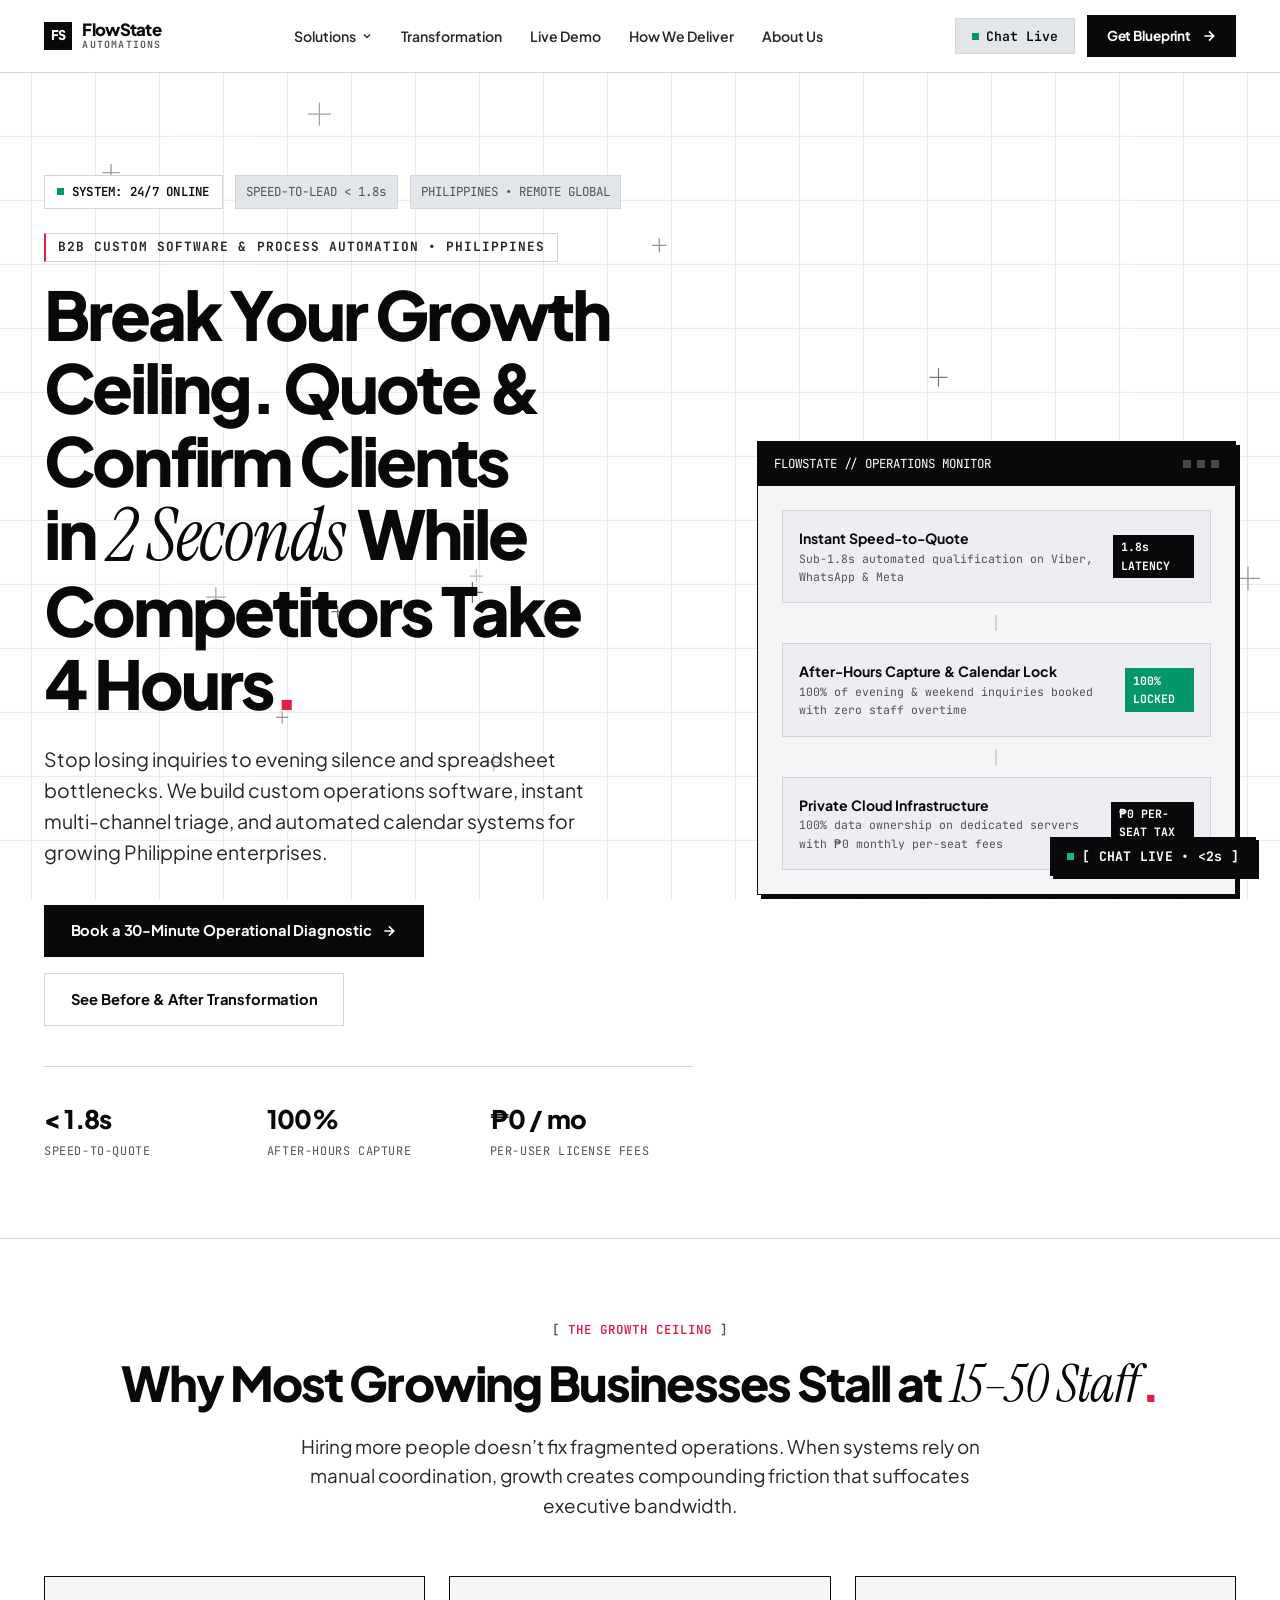
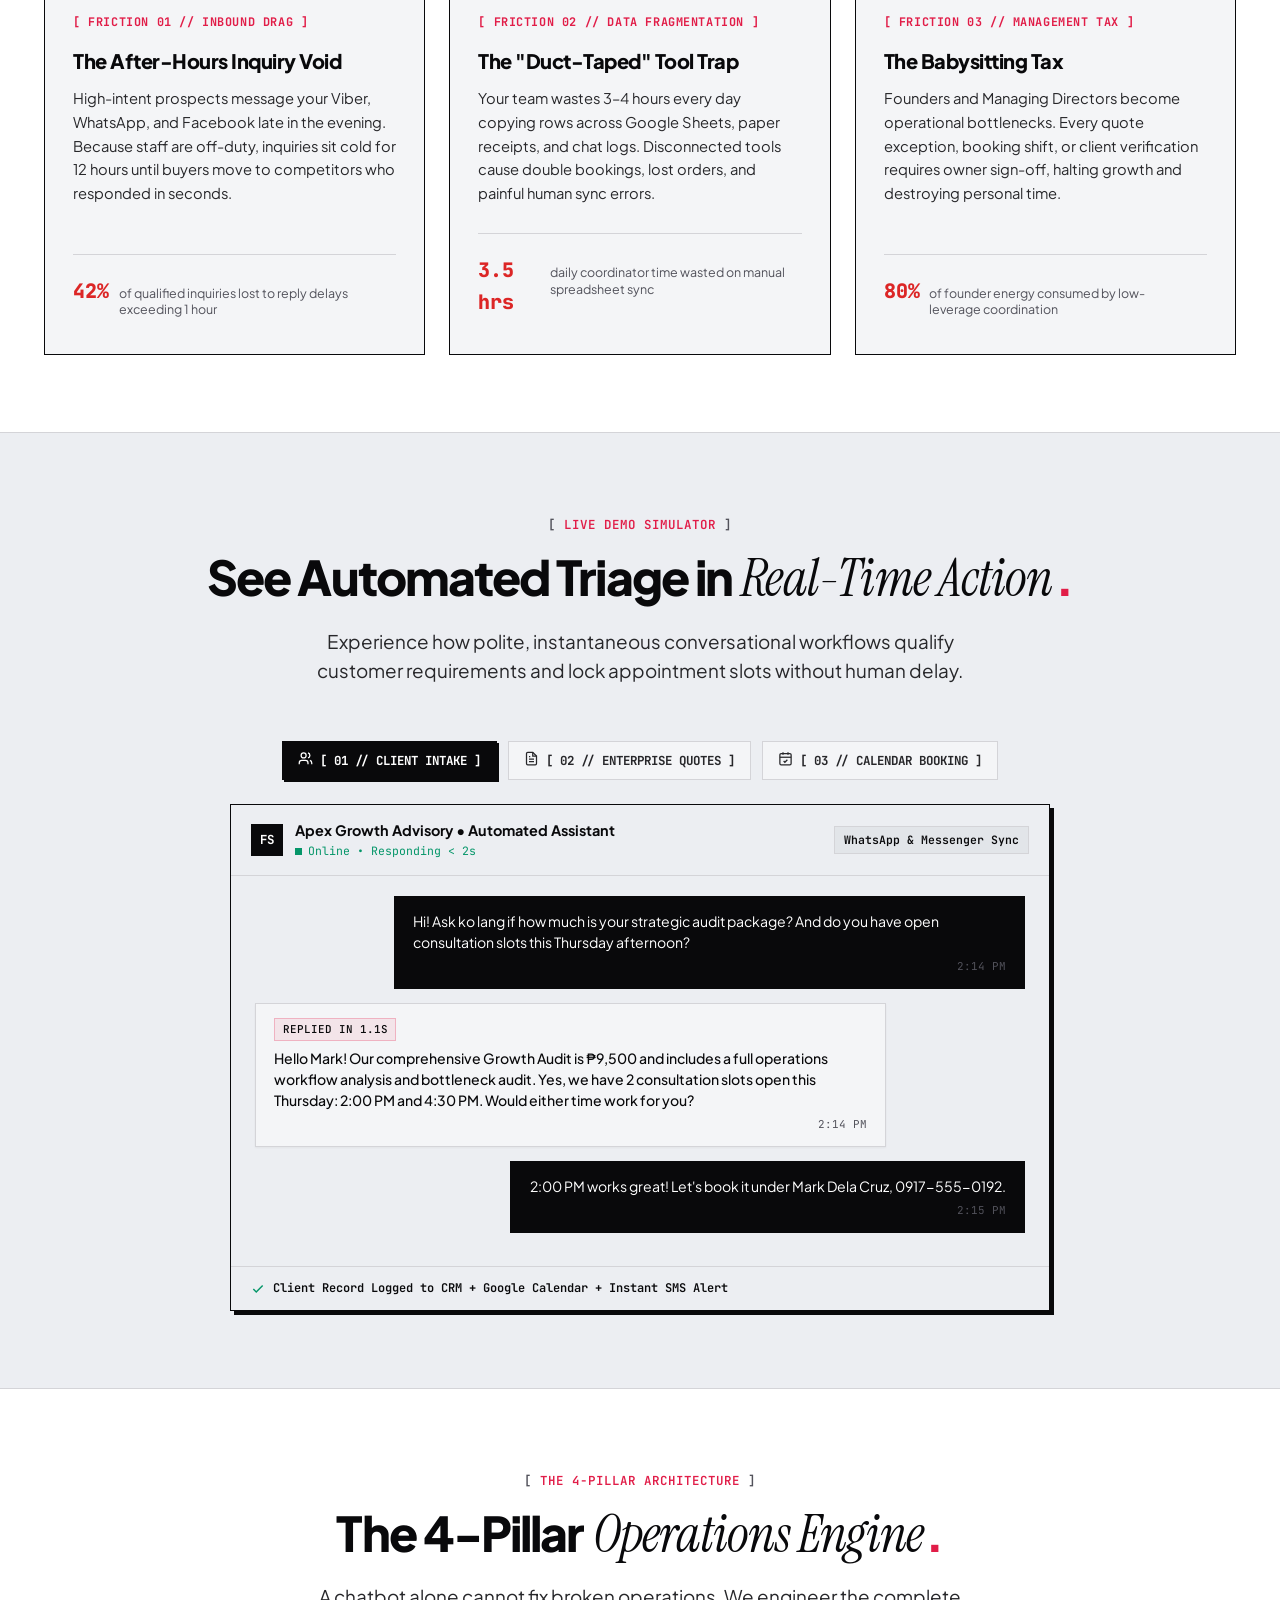
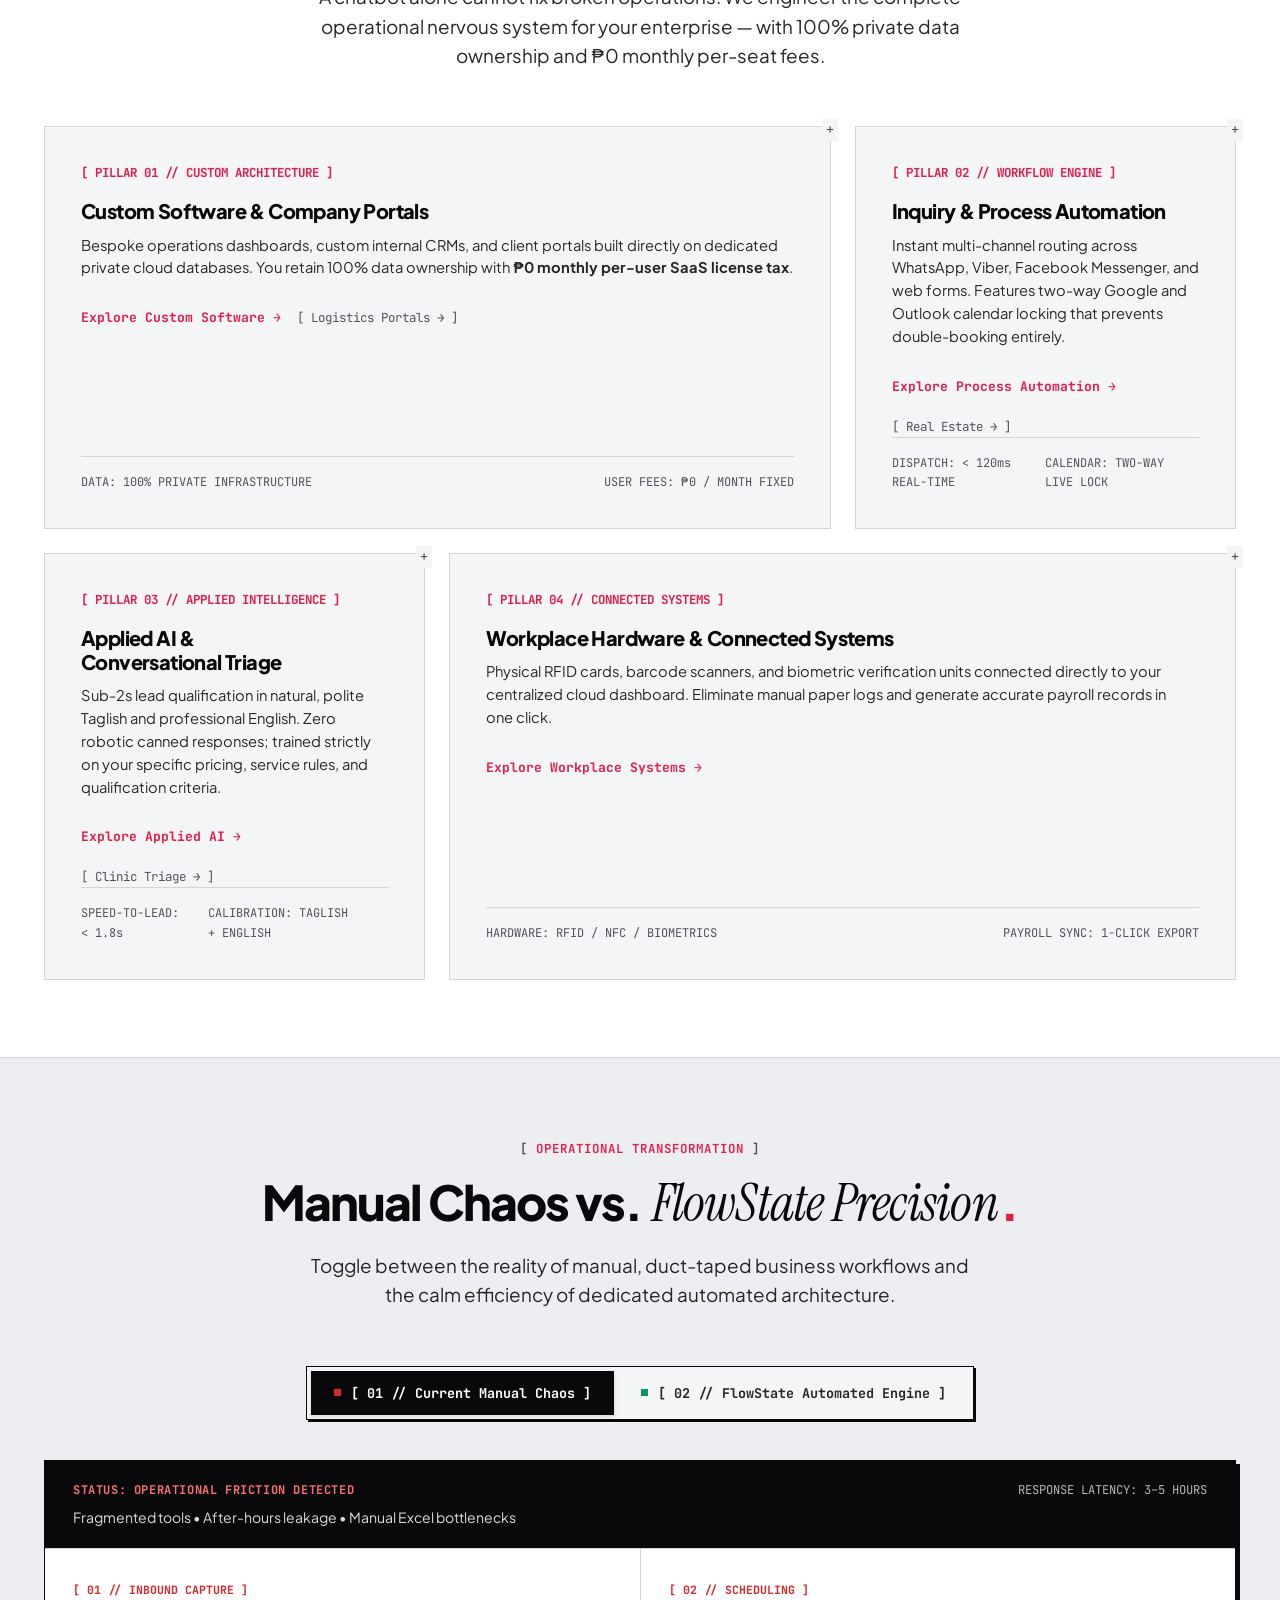
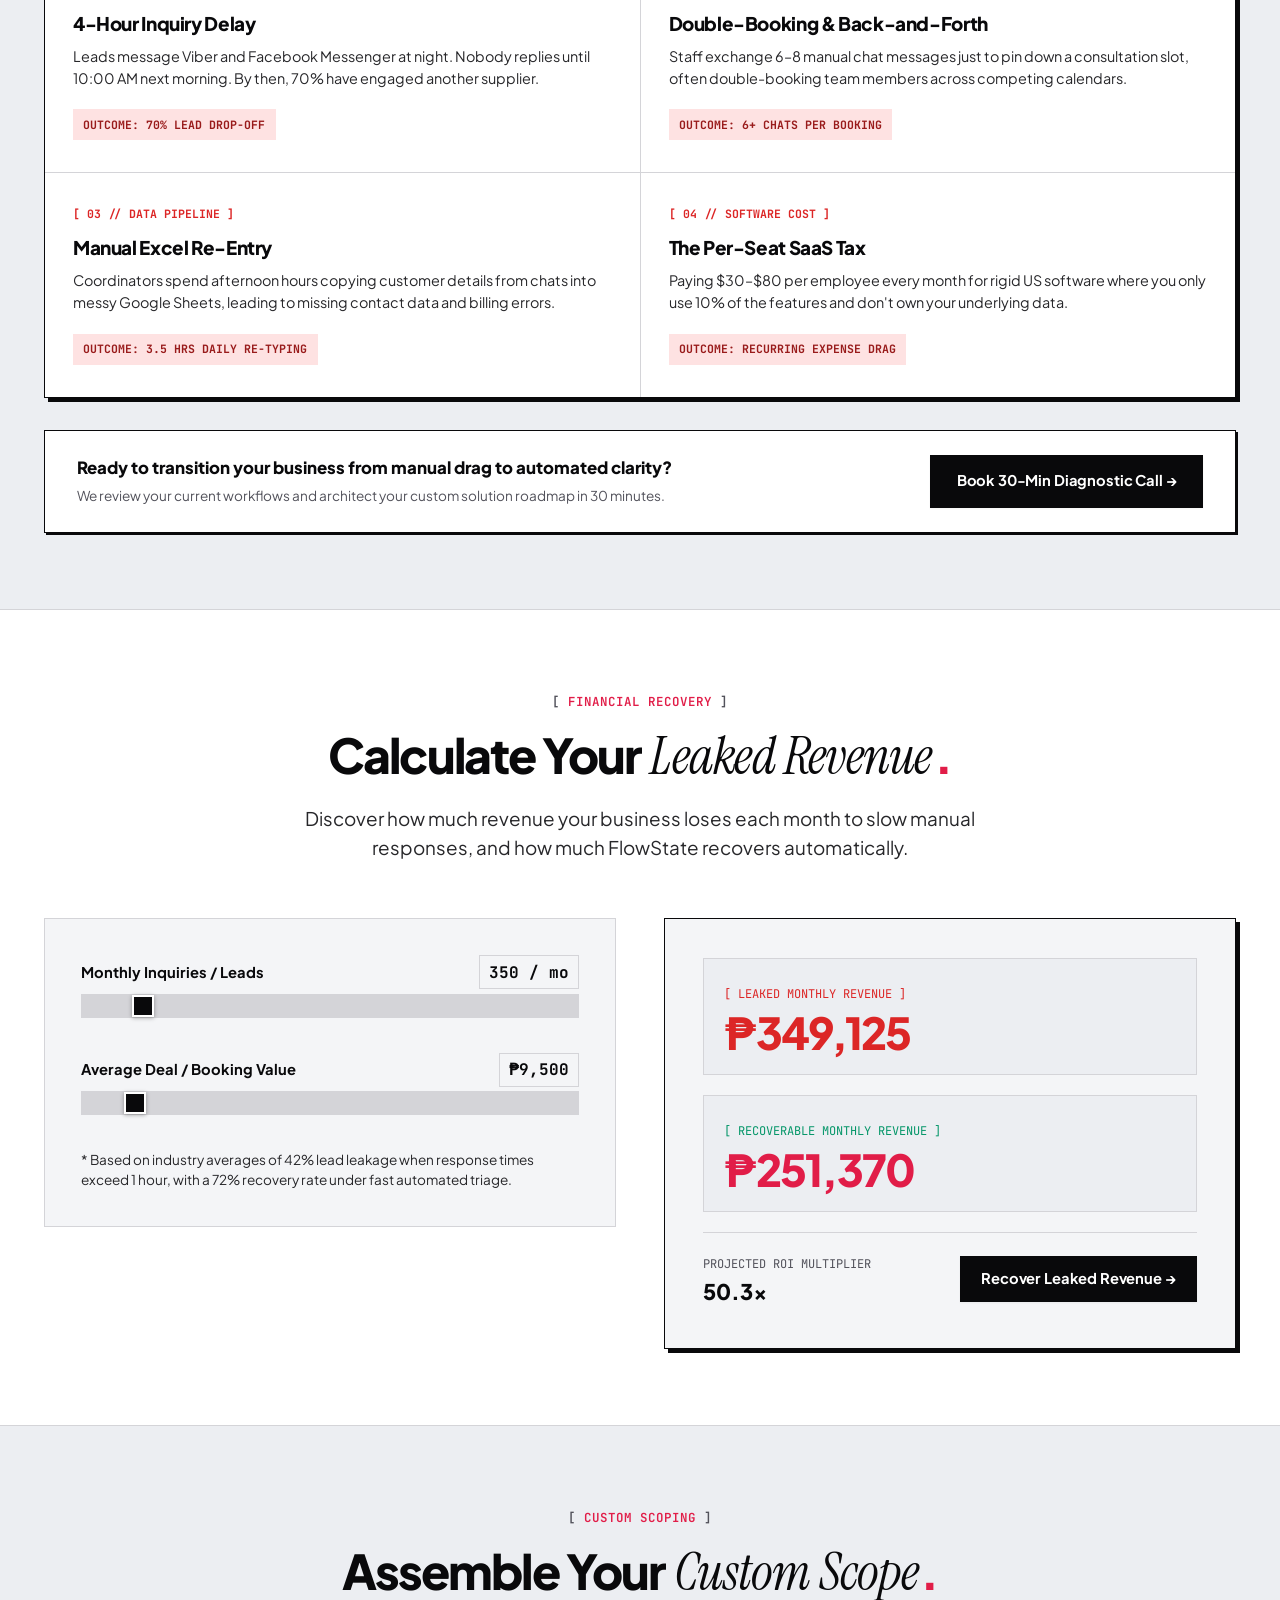
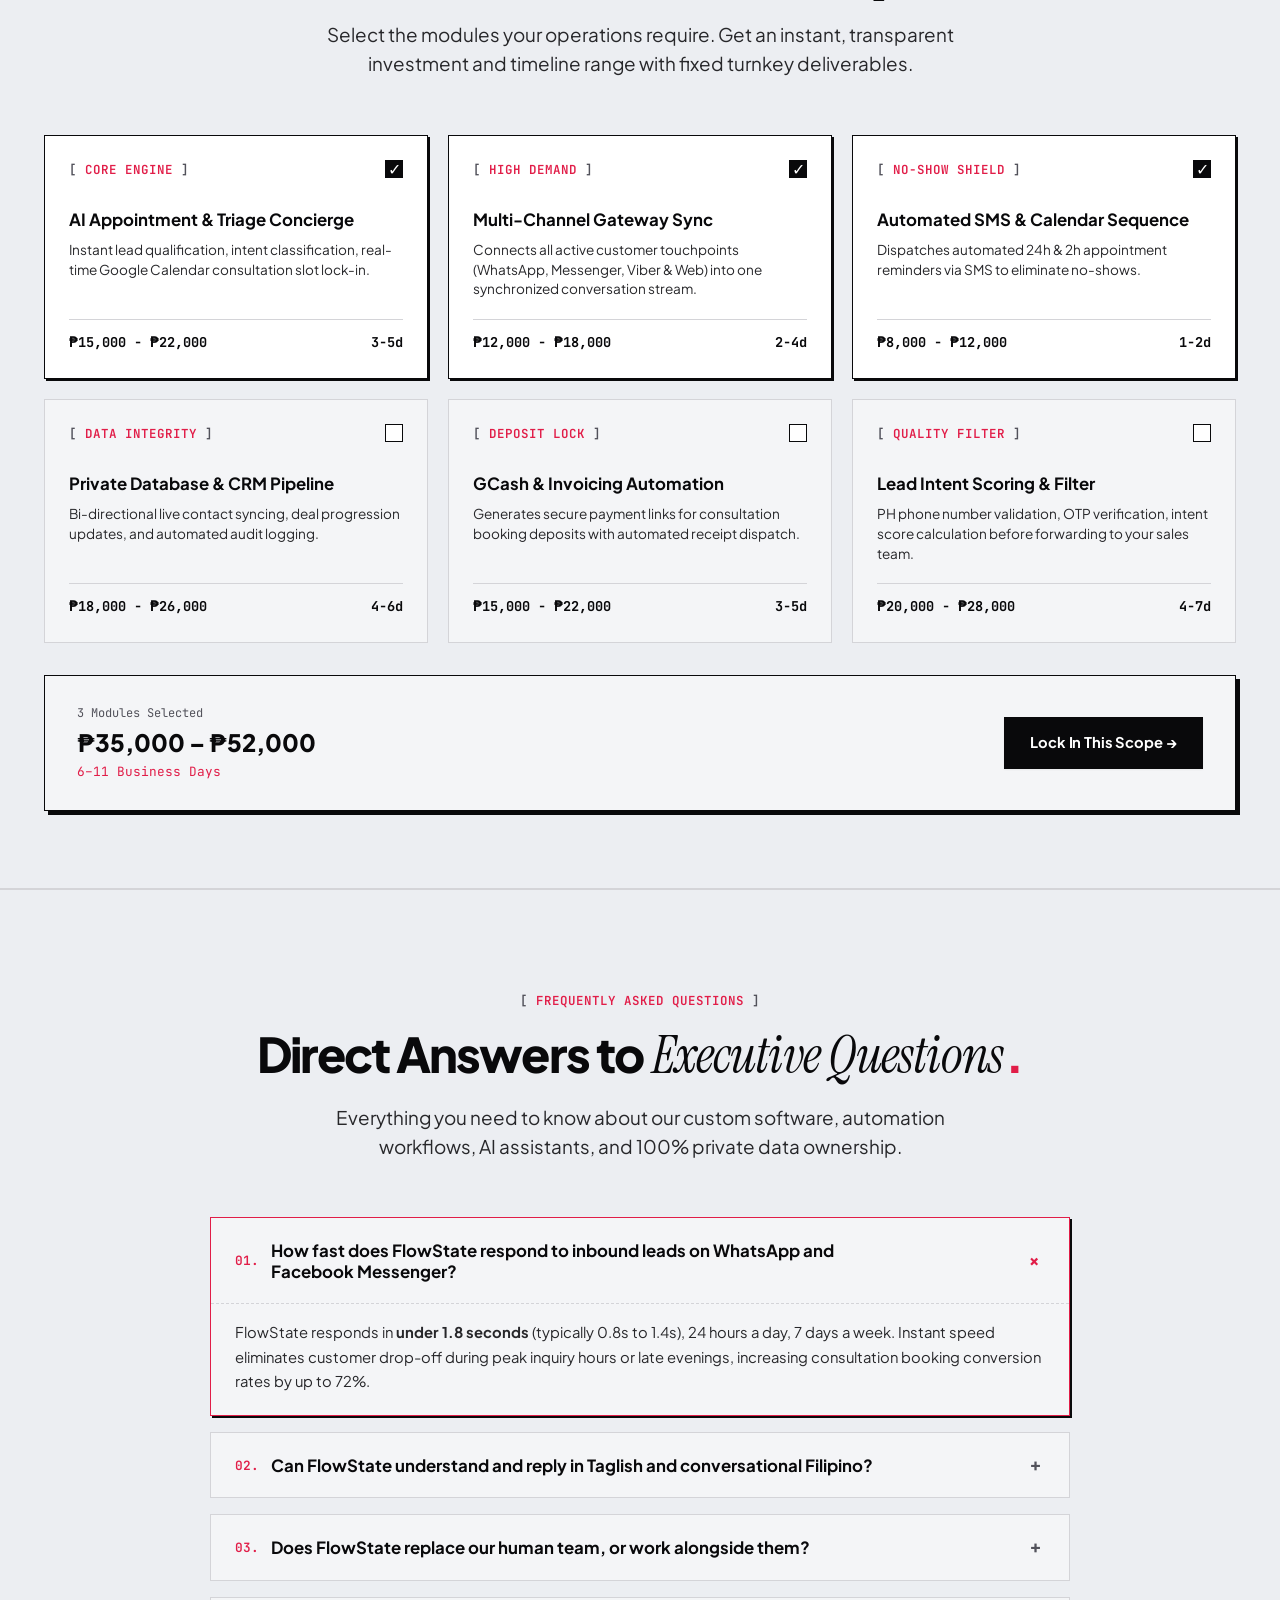
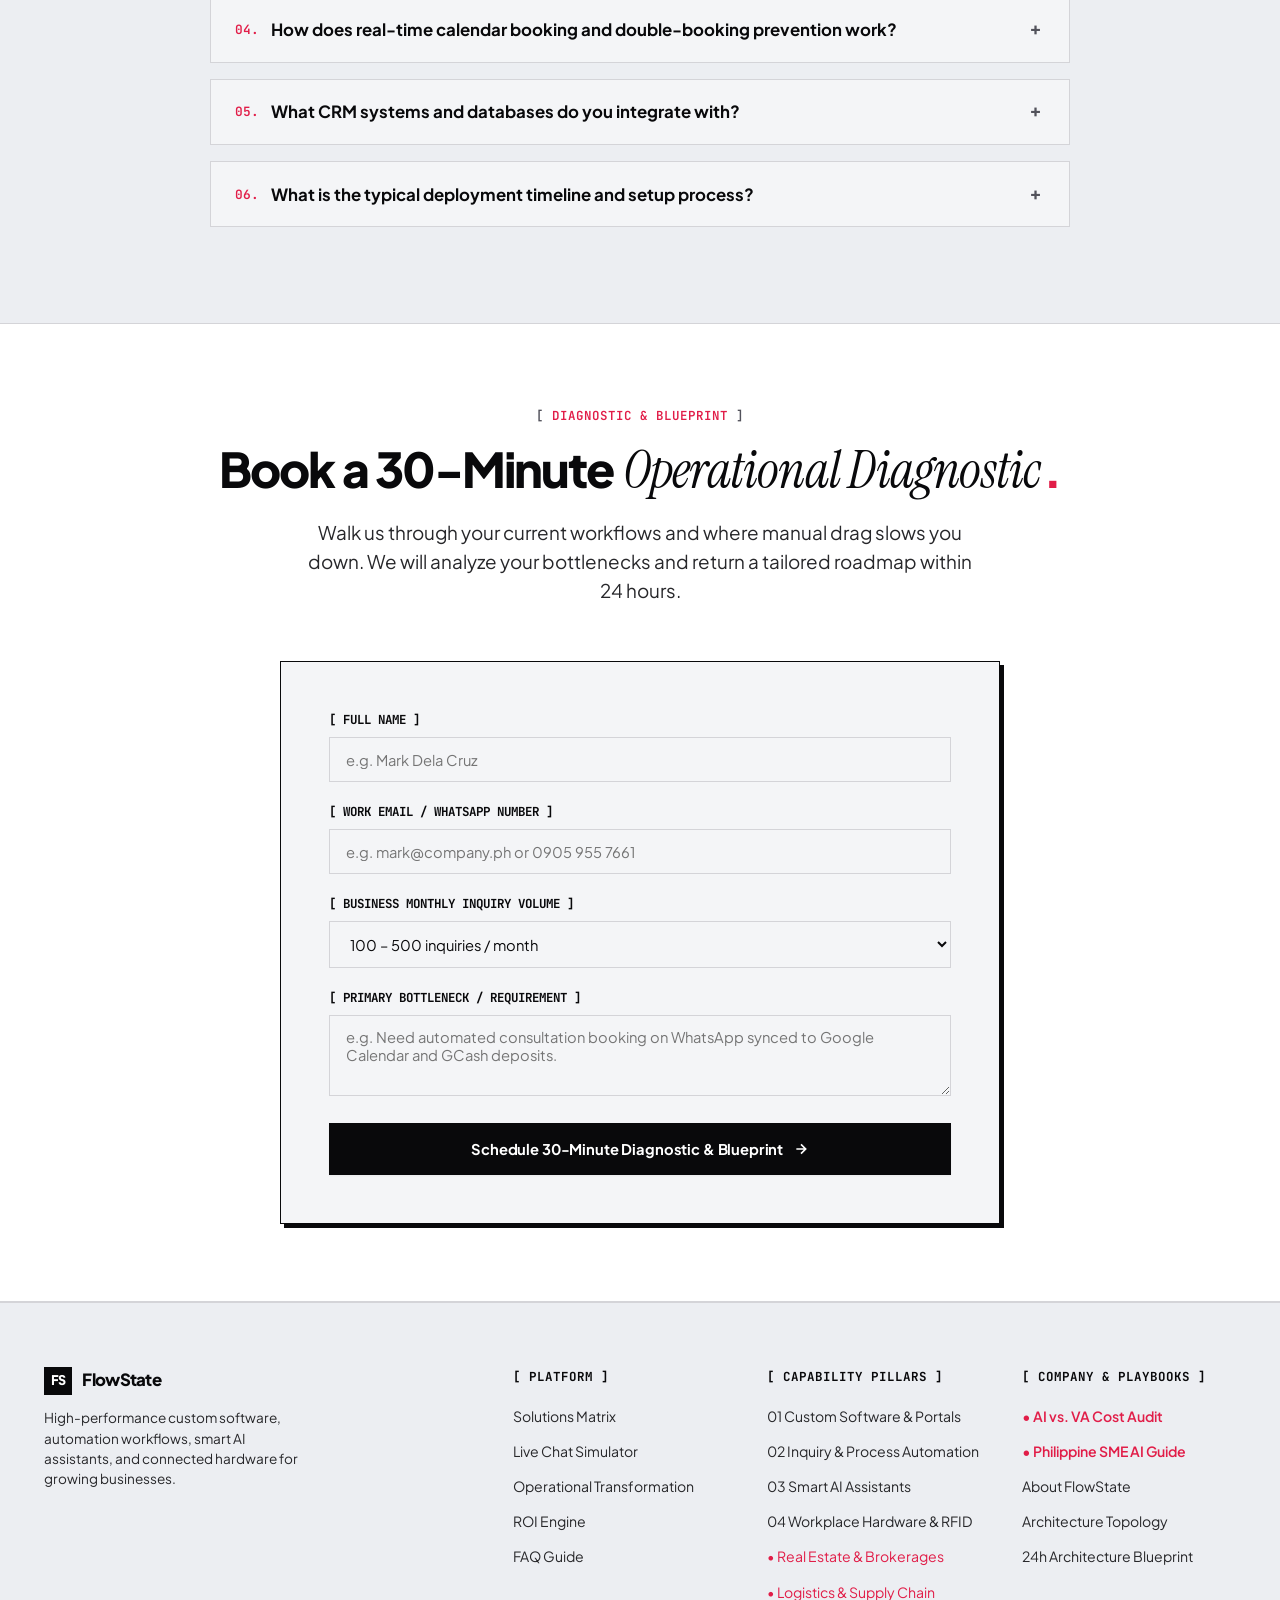
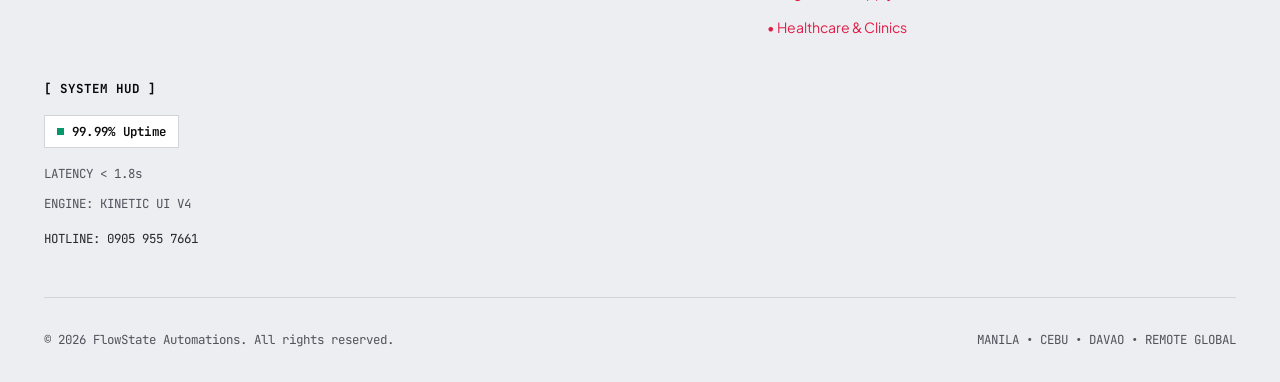
==== commit 312b2b2b: "feat(seo): add educational topical authority hubs, sitemap entries, and syndication packages" ====
--- a/index.html
+++ b/index.html
@@ -1022,11 +1022,12 @@
           </div>
 
           <div>
-            <div class="footer-col-title">[ Company &amp; Architecture ]</div>
+            <div class="footer-col-title">[ Company &amp; Playbooks ]</div>
             <ul class="footer-links">
+              <li><a href="ai-vs-va-cost-philippines.html" class="footer-link" style="color: var(--brand-accent); font-weight: 600;">&bull; AI vs. VA Cost Audit</a></li>
+              <li><a href="ai-for-business-philippines.html" class="footer-link" style="color: var(--brand-accent); font-weight: 600;">&bull; Philippine SME AI Guide</a></li>
               <li><a href="about.html" class="footer-link">About FlowState</a></li>
               <li><a href="about.html#architecture" class="footer-link">Architecture Topology</a></li>
-              <li><a href="about.html#lifecycle" class="footer-link">8-Stage Lifecycle</a></li>
               <li><a href="#contact" class="footer-link">24h Architecture Blueprint</a></li>
             </ul>
           </div>
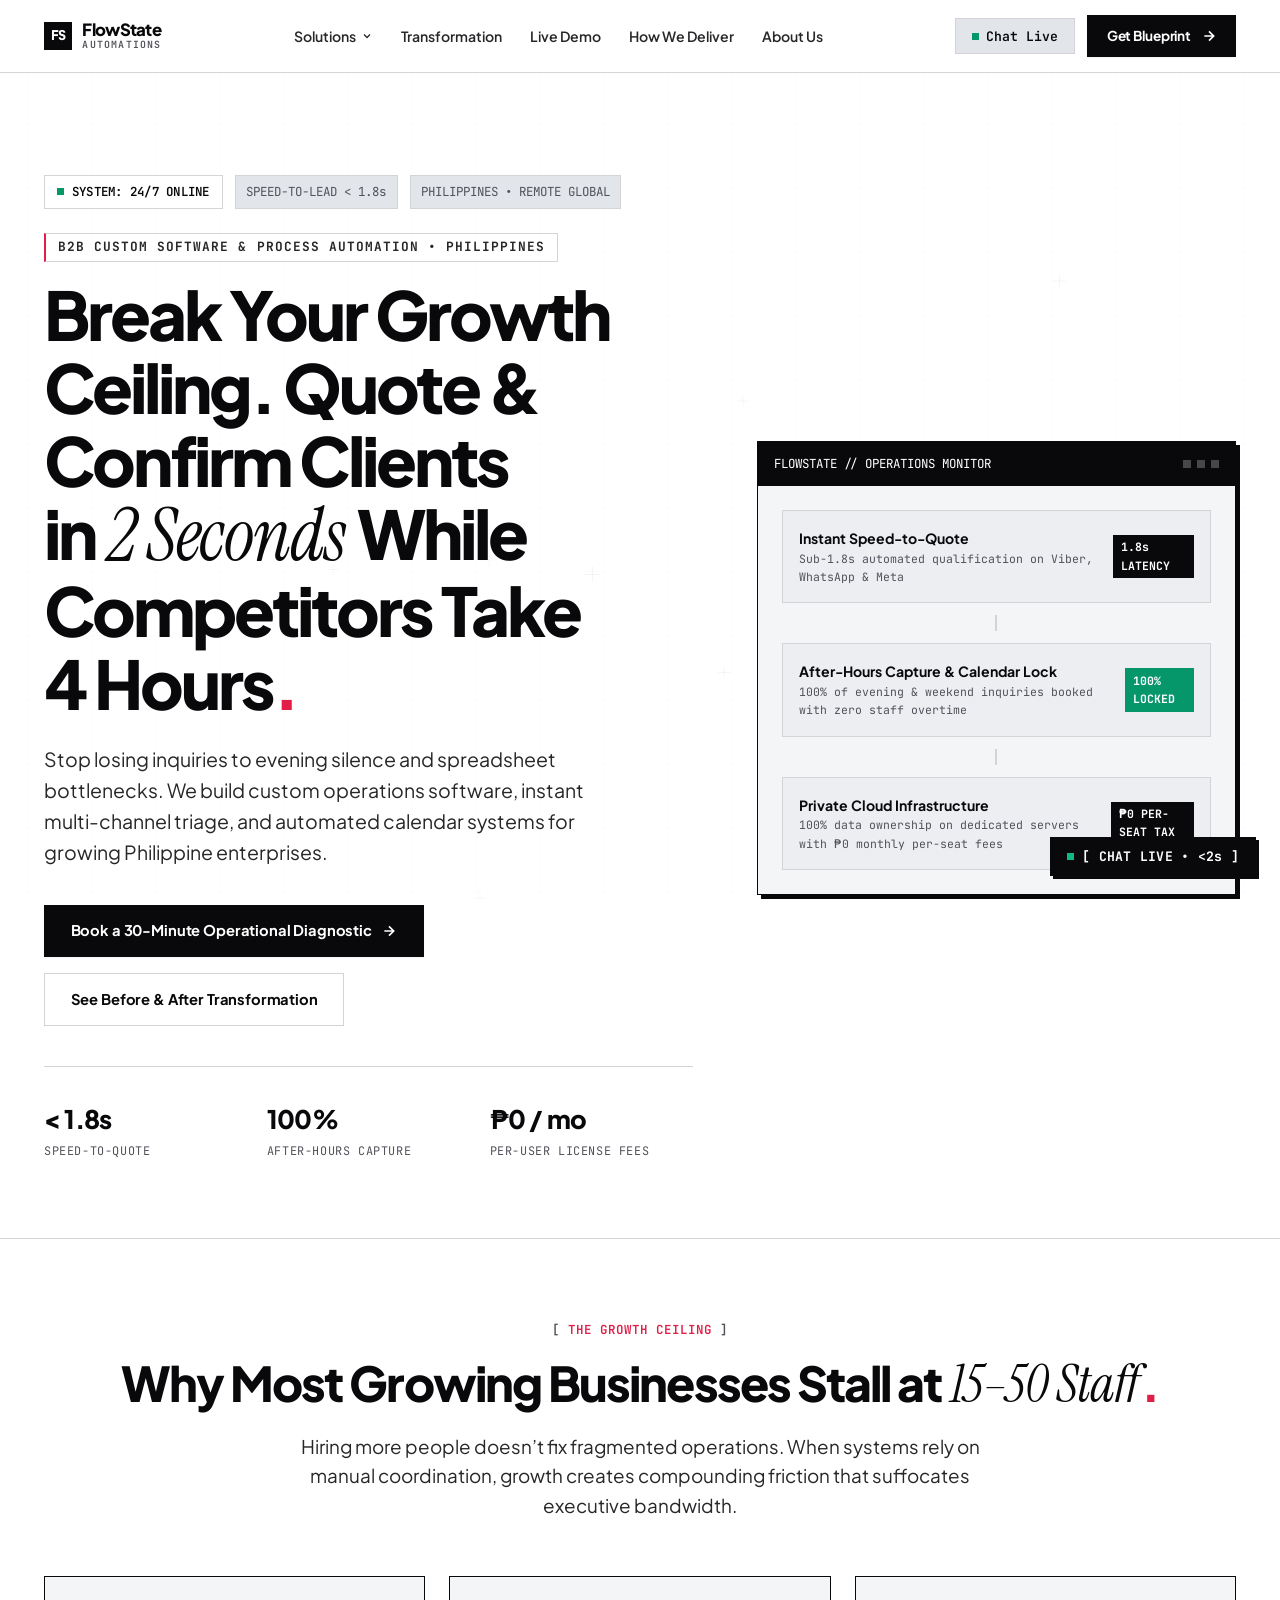
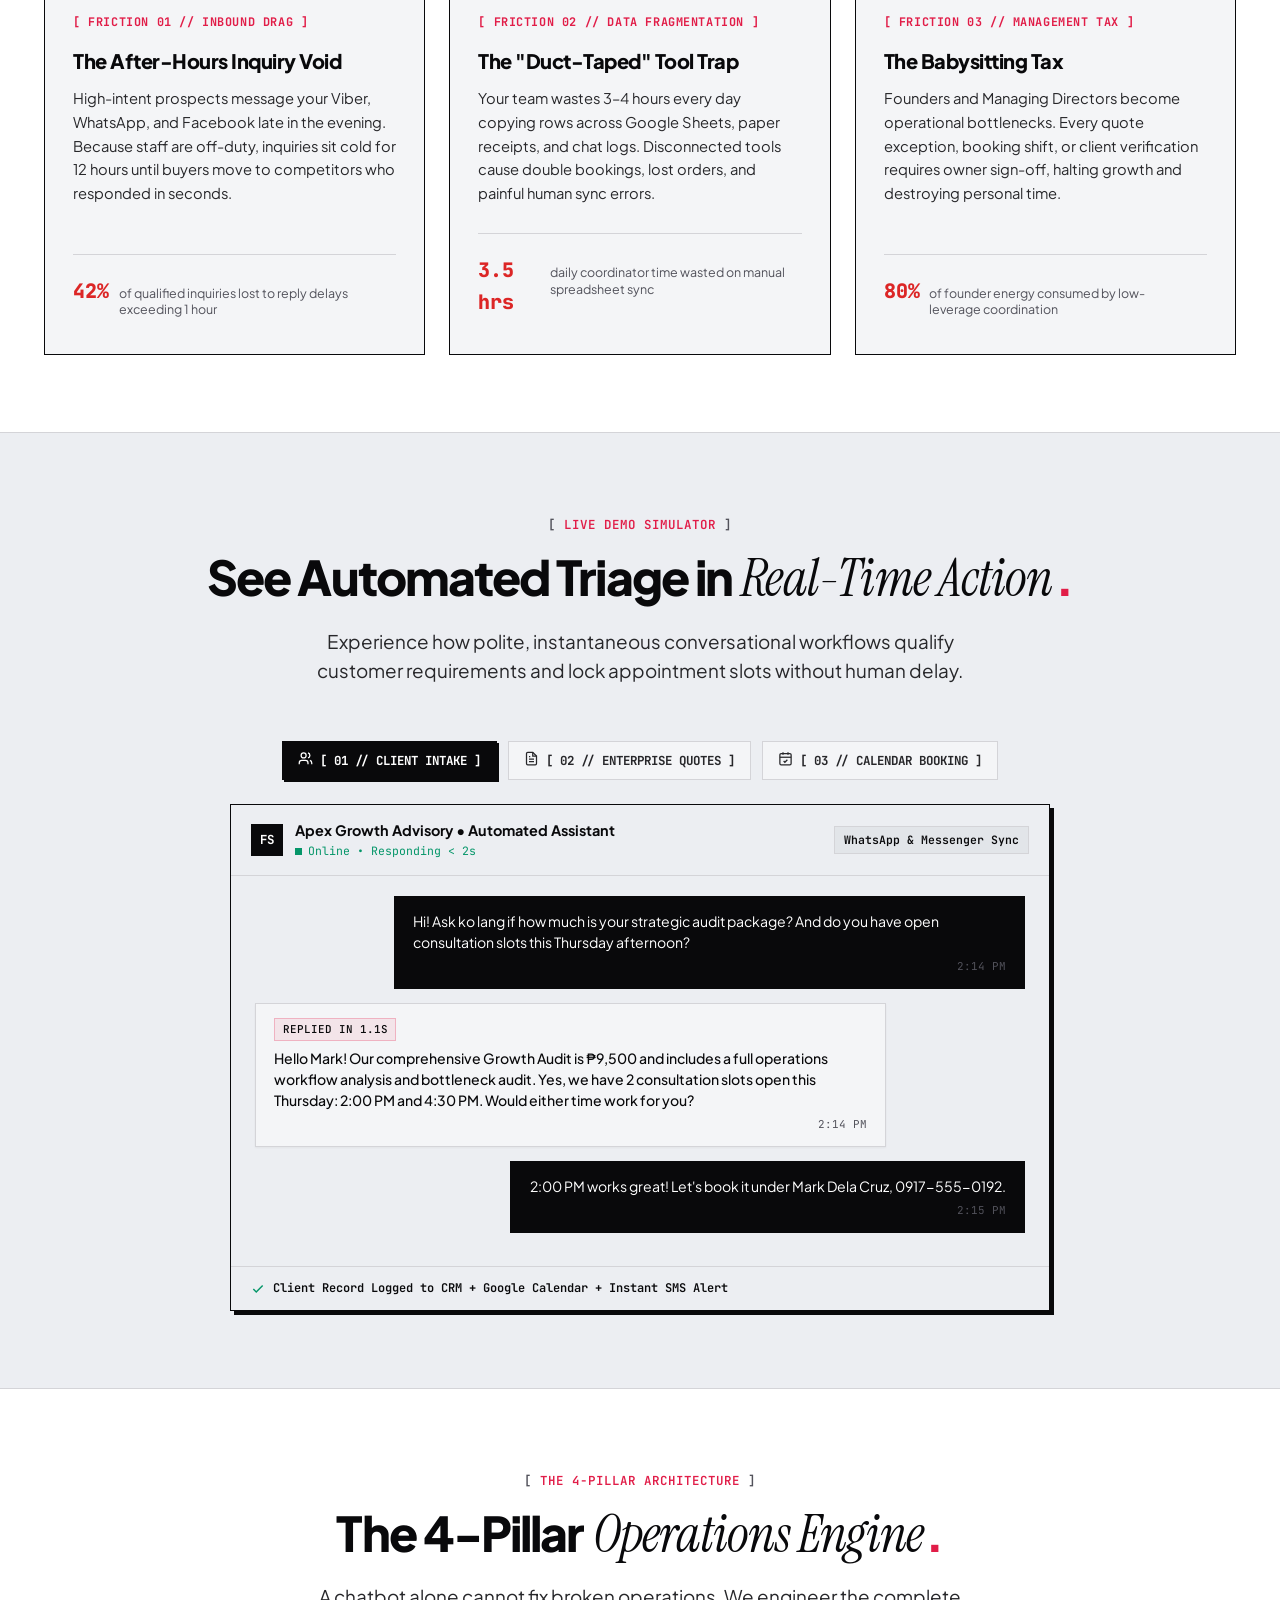
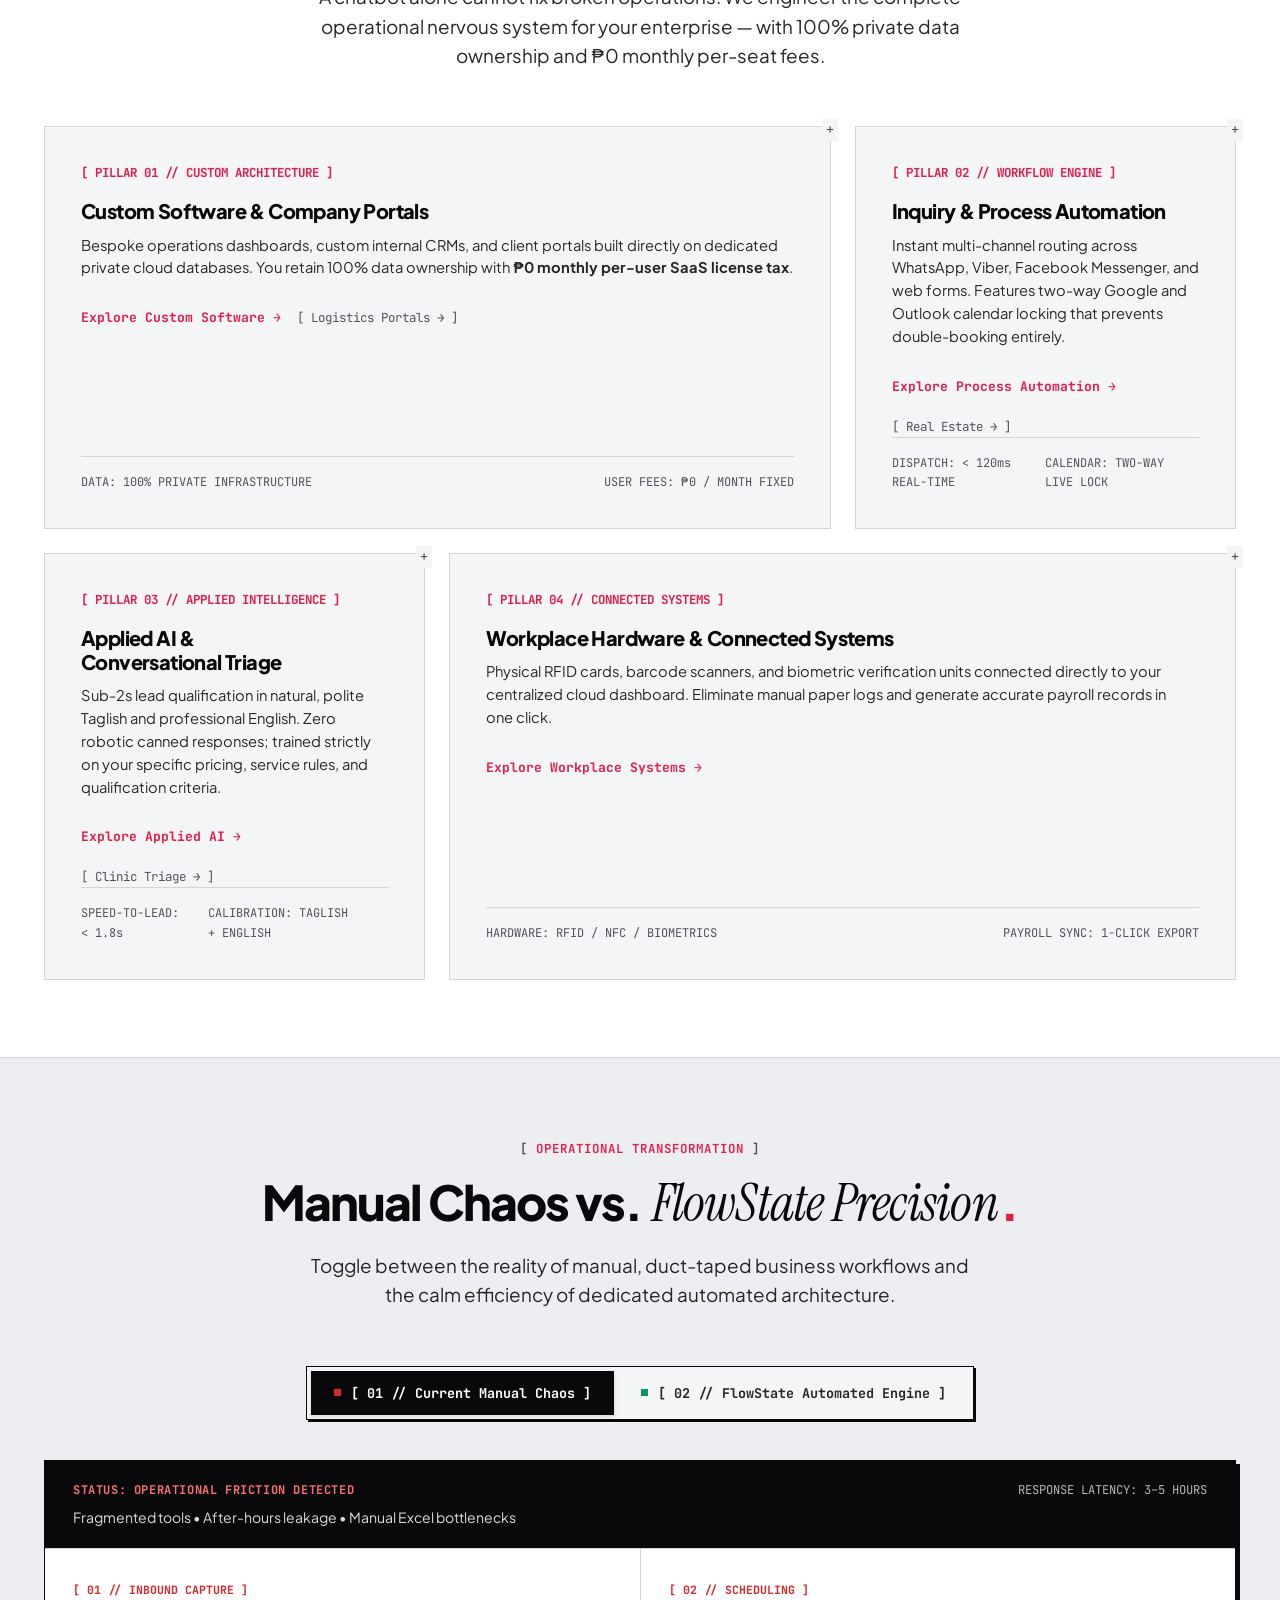
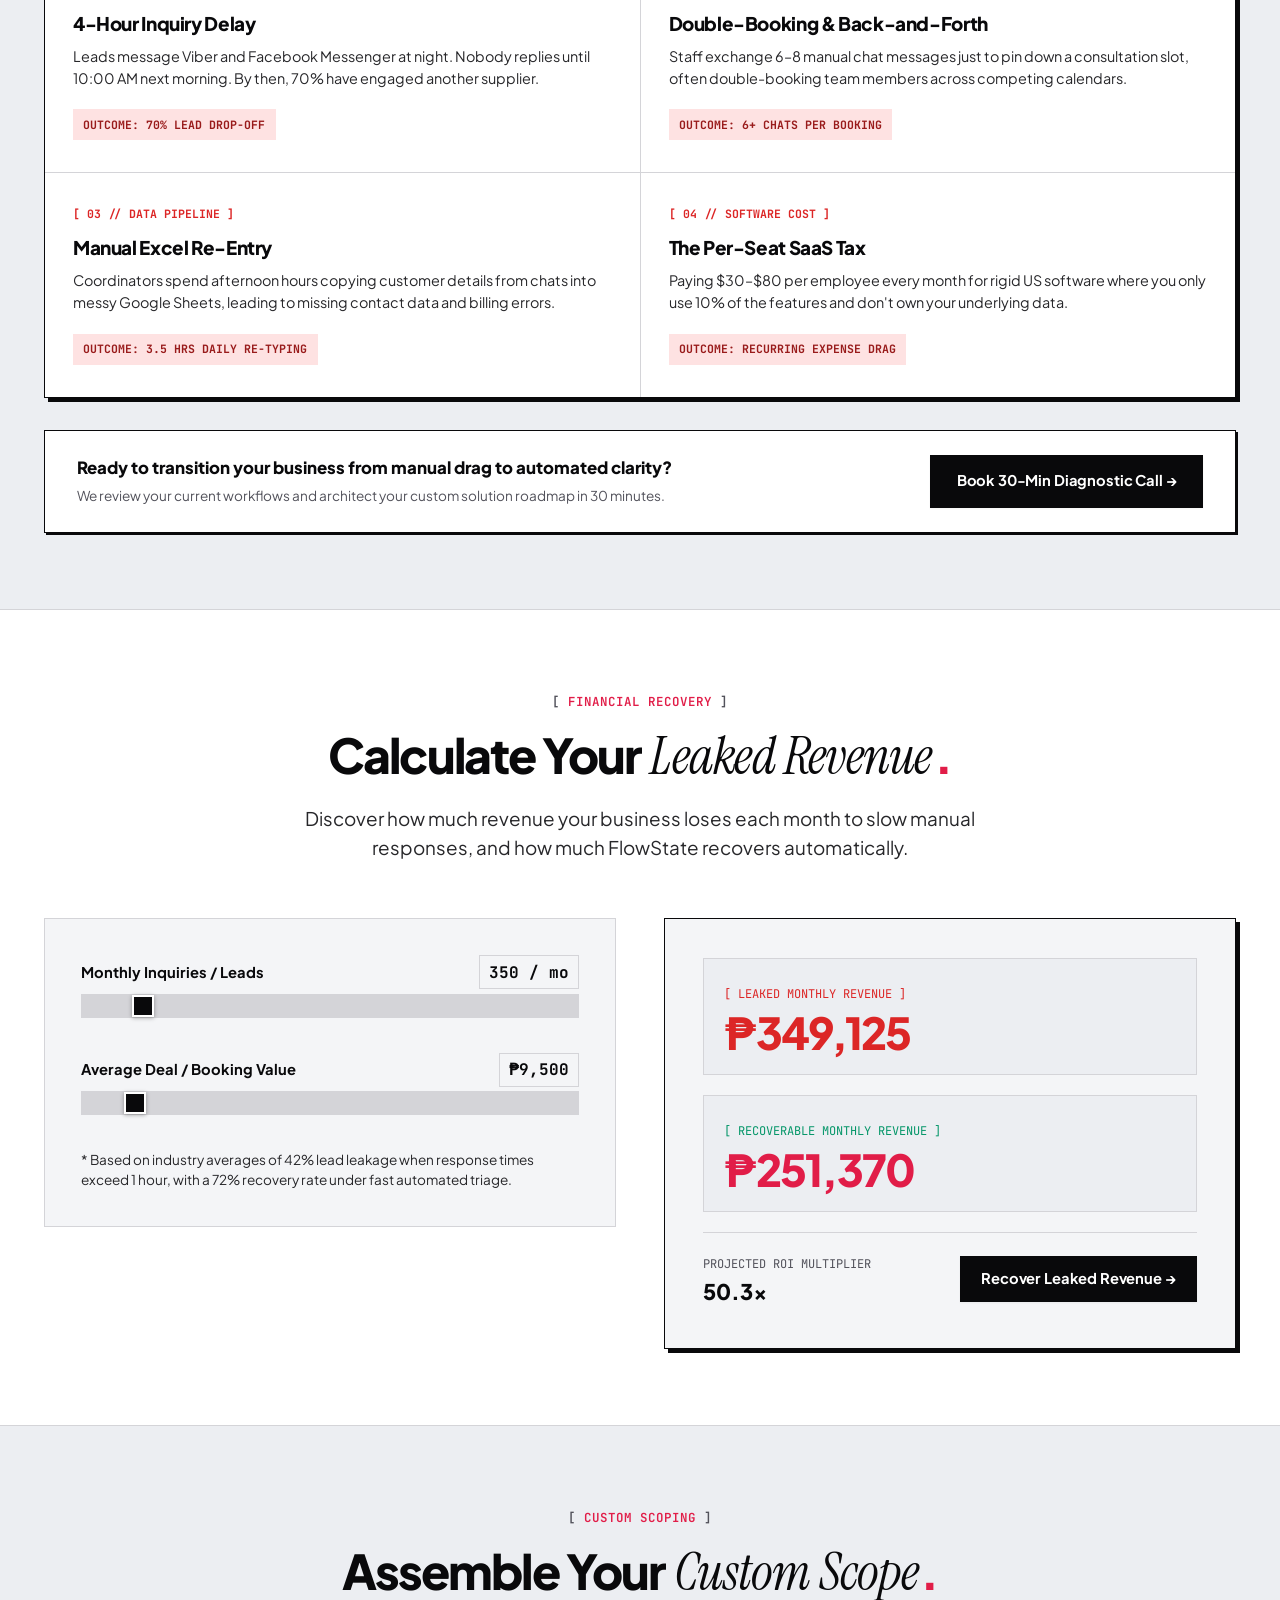
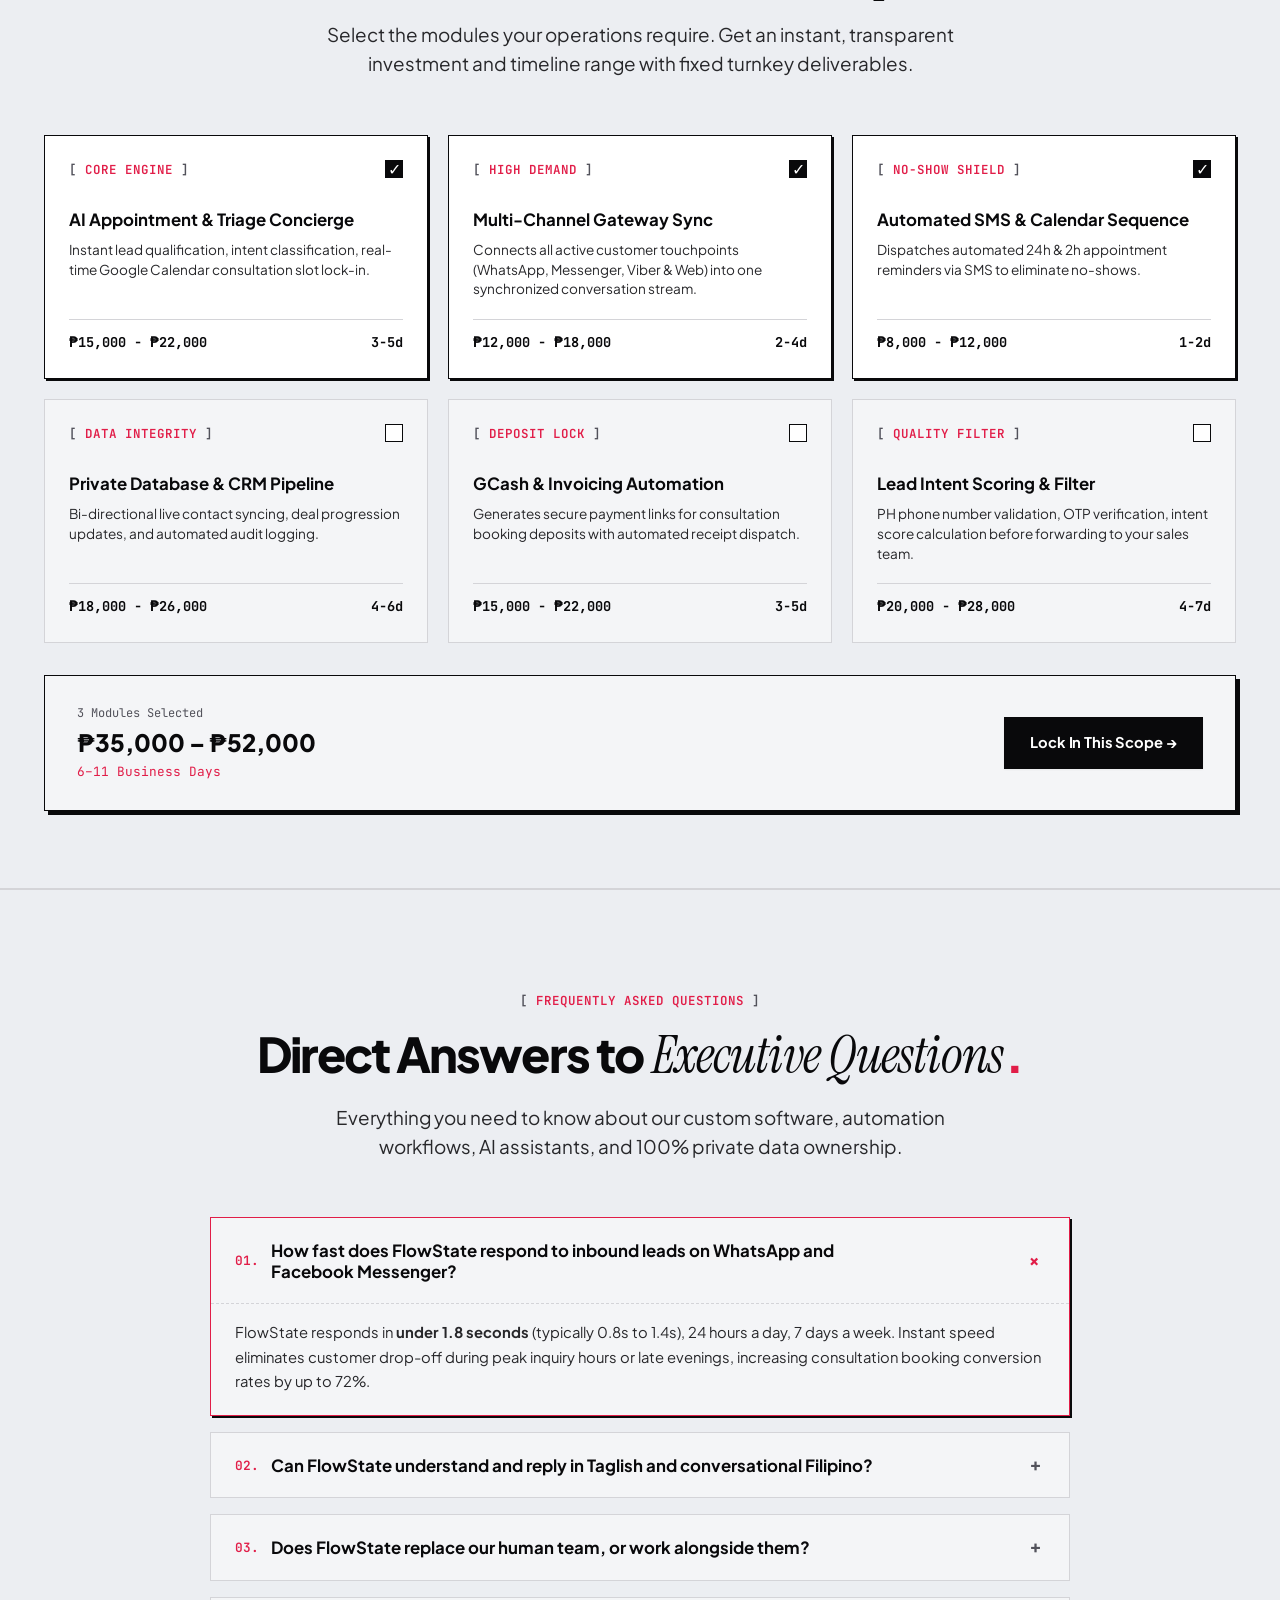
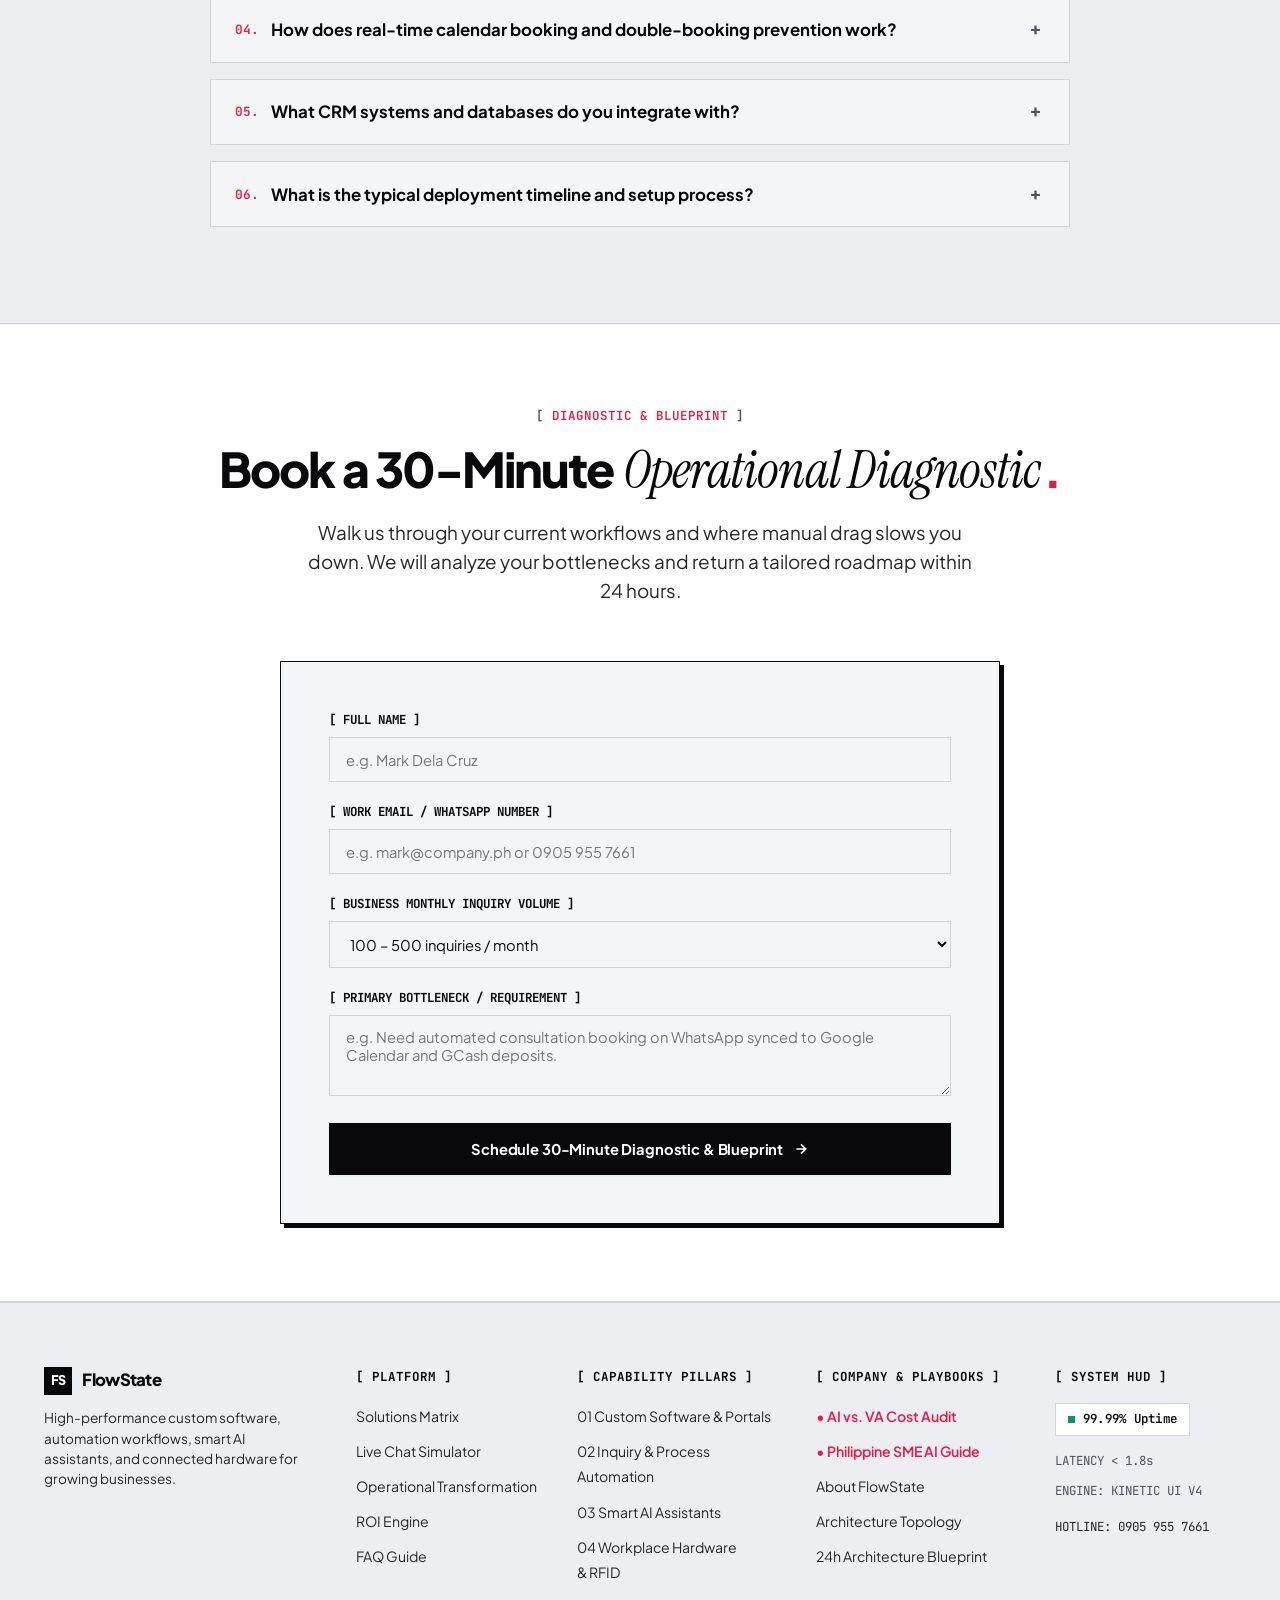
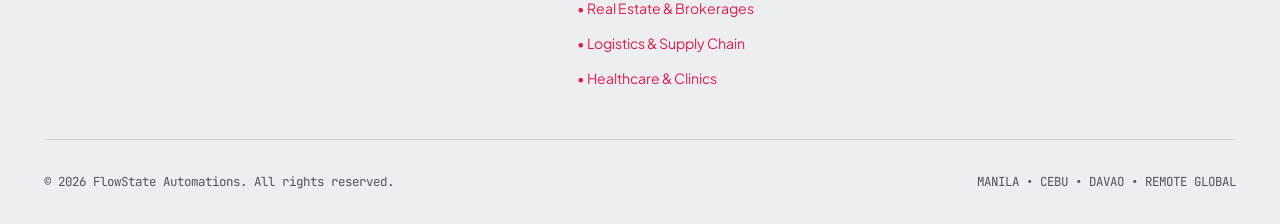
==== commit 26318387: "fix(layout): repair mobile overflow, navbar container, footer grid, and canvas opacity" ====
--- a/index.html
+++ b/index.html
@@ -986,7 +986,7 @@
     <!-- 10. TECHNICAL FOOTER -->
     <footer class="footer-section">
       <div class="section-container">
-        <div class="footer-grid">
+        <div class="footer-grid footer-grid-5col">
           <div>
             <div class="brand-logo" style="margin-bottom: 0.85rem;">
               <div class="brand-logo-mark">FS</div>
--- a/styles.css
+++ b/styles.css
@@ -93,6 +93,7 @@
 }
 
 /* Kinetic Background Canvas */
+.kinetic-bg-canvas,
 #kineticBgCanvas {
   position: fixed;
   top: 0;
@@ -101,7 +102,7 @@
   height: 100vh;
   pointer-events: none;
   z-index: 0;
-  opacity: 0.85;
+  opacity: 0.35;
 }
 
 /* Main Content Layer */
@@ -2146,9 +2147,25 @@
   margin-bottom: 3rem;
 }
 
-@media (min-width: 768px) {
+@media (min-width: 640px) and (max-width: 1023px) {
   .footer-grid {
-    grid-template-columns: 2fr 1fr 1fr 1fr;
+    grid-template-columns: repeat(2, 1fr);
+    gap: 2rem;
+  }
+}
+
+@media (min-width: 1024px) {
+  .footer-grid {
+    grid-template-columns: 1.8fr 1fr 1fr 1fr;
+    gap: 2.5rem;
+  }
+}
+
+/* Gracefully handle 5-column layouts (e.g. index.html) */
+@media (min-width: 1180px) {
+  .footer-grid.footer-grid-5col,
+  .footer-grid:has(> :nth-child(5)) {
+    grid-template-columns: 1.5fr 1fr 1.1fr 1.1fr 1fr;
   }
 }
 
@@ -3324,6 +3341,43 @@
   vertical-align: middle;
   transition: background 0.15s ease;
   background: var(--canvas-card);
+}
+
+.table-scroll-hint {
+  display: none;
+  font-family: var(--font-mono);
+  font-size: 0.72rem;
+  color: var(--ink-muted);
+  text-align: right;
+  margin-bottom: 0.5rem;
+  letter-spacing: 0.05em;
+}
+
+@media (max-width: 767px) {
+  .table-scroll-hint {
+    display: block;
+  }
+}
+
+.math-grid-container {
+  display: grid;
+  grid-template-columns: 1fr;
+  gap: 1.25rem;
+  margin-top: 2.5rem;
+  align-items: center;
+  text-align: left;
+}
+
+@media (min-width: 768px) {
+  .math-grid-container {
+    grid-template-columns: 1fr auto 1fr;
+    gap: 1.5rem;
+  }
+}
+
+.nowrap,
+.whitespace-nowrap {
+  white-space: nowrap;
 }
 
 .comparison-table th {
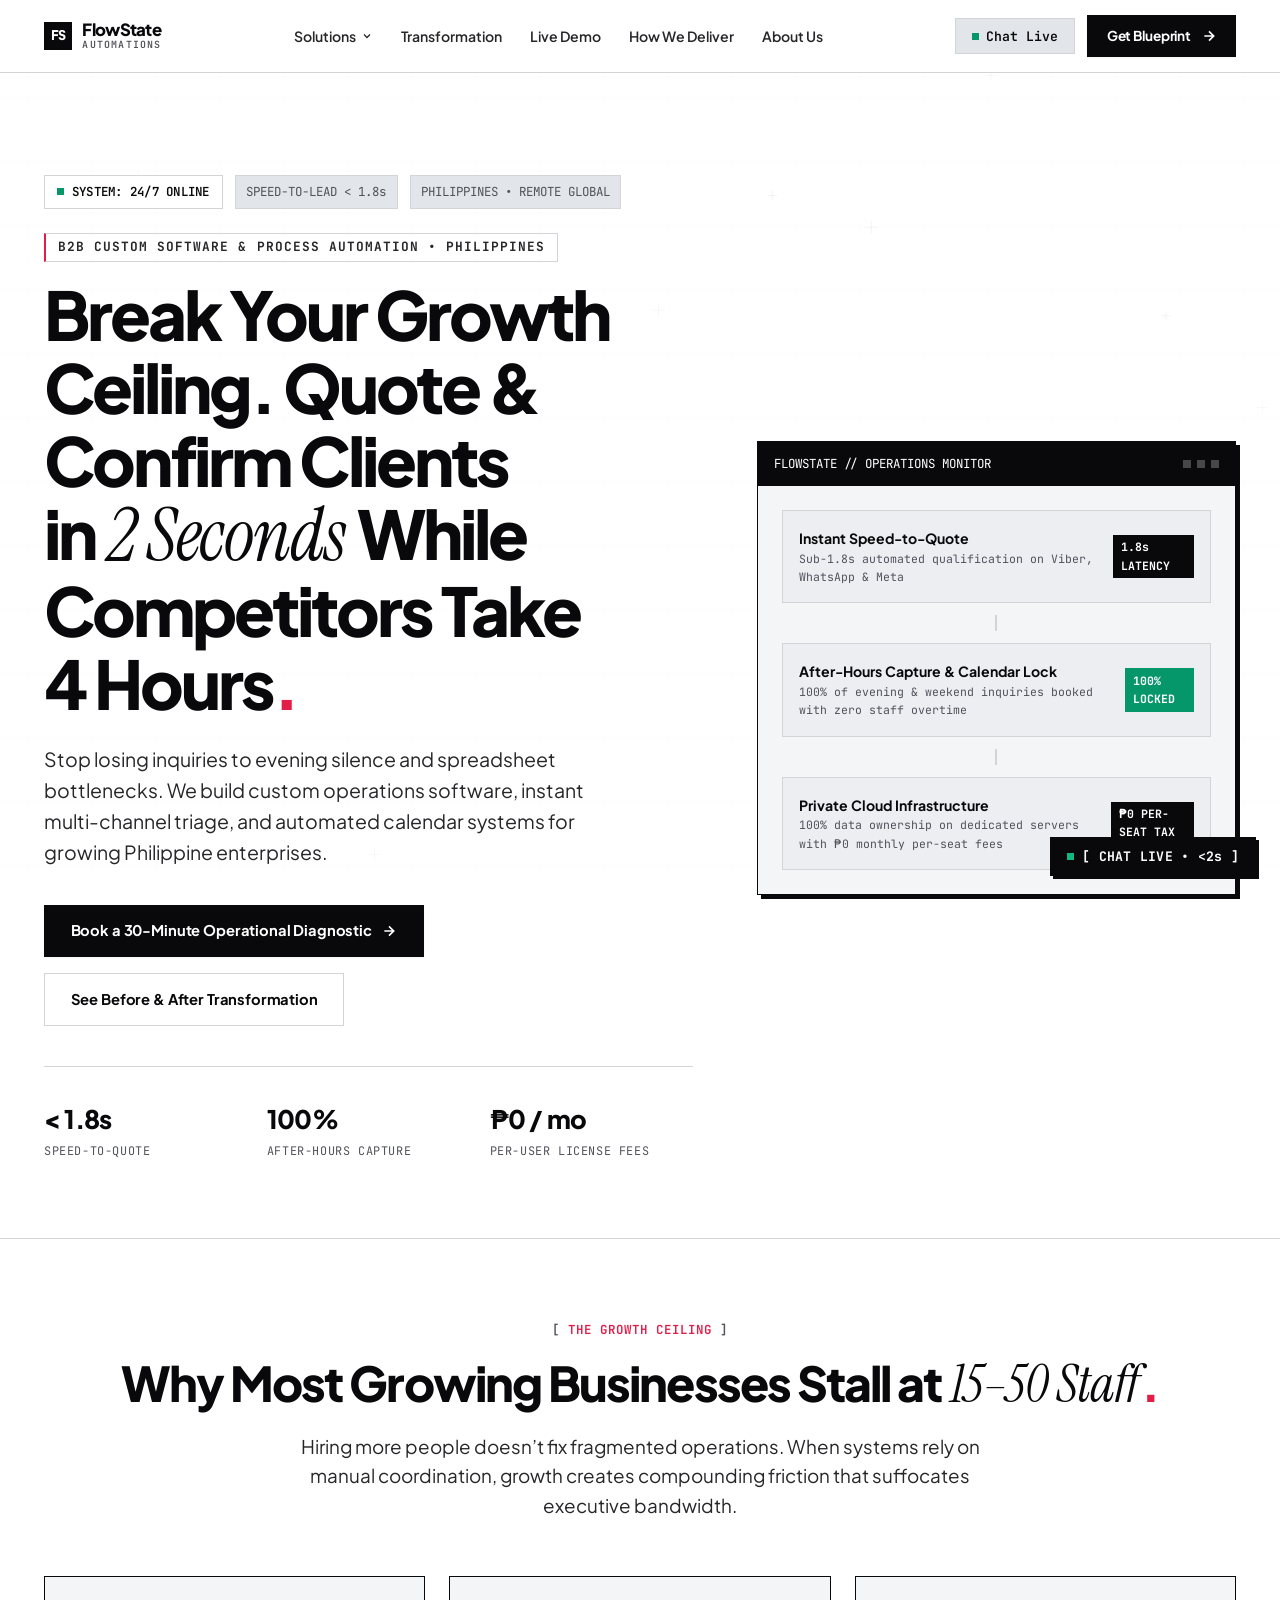
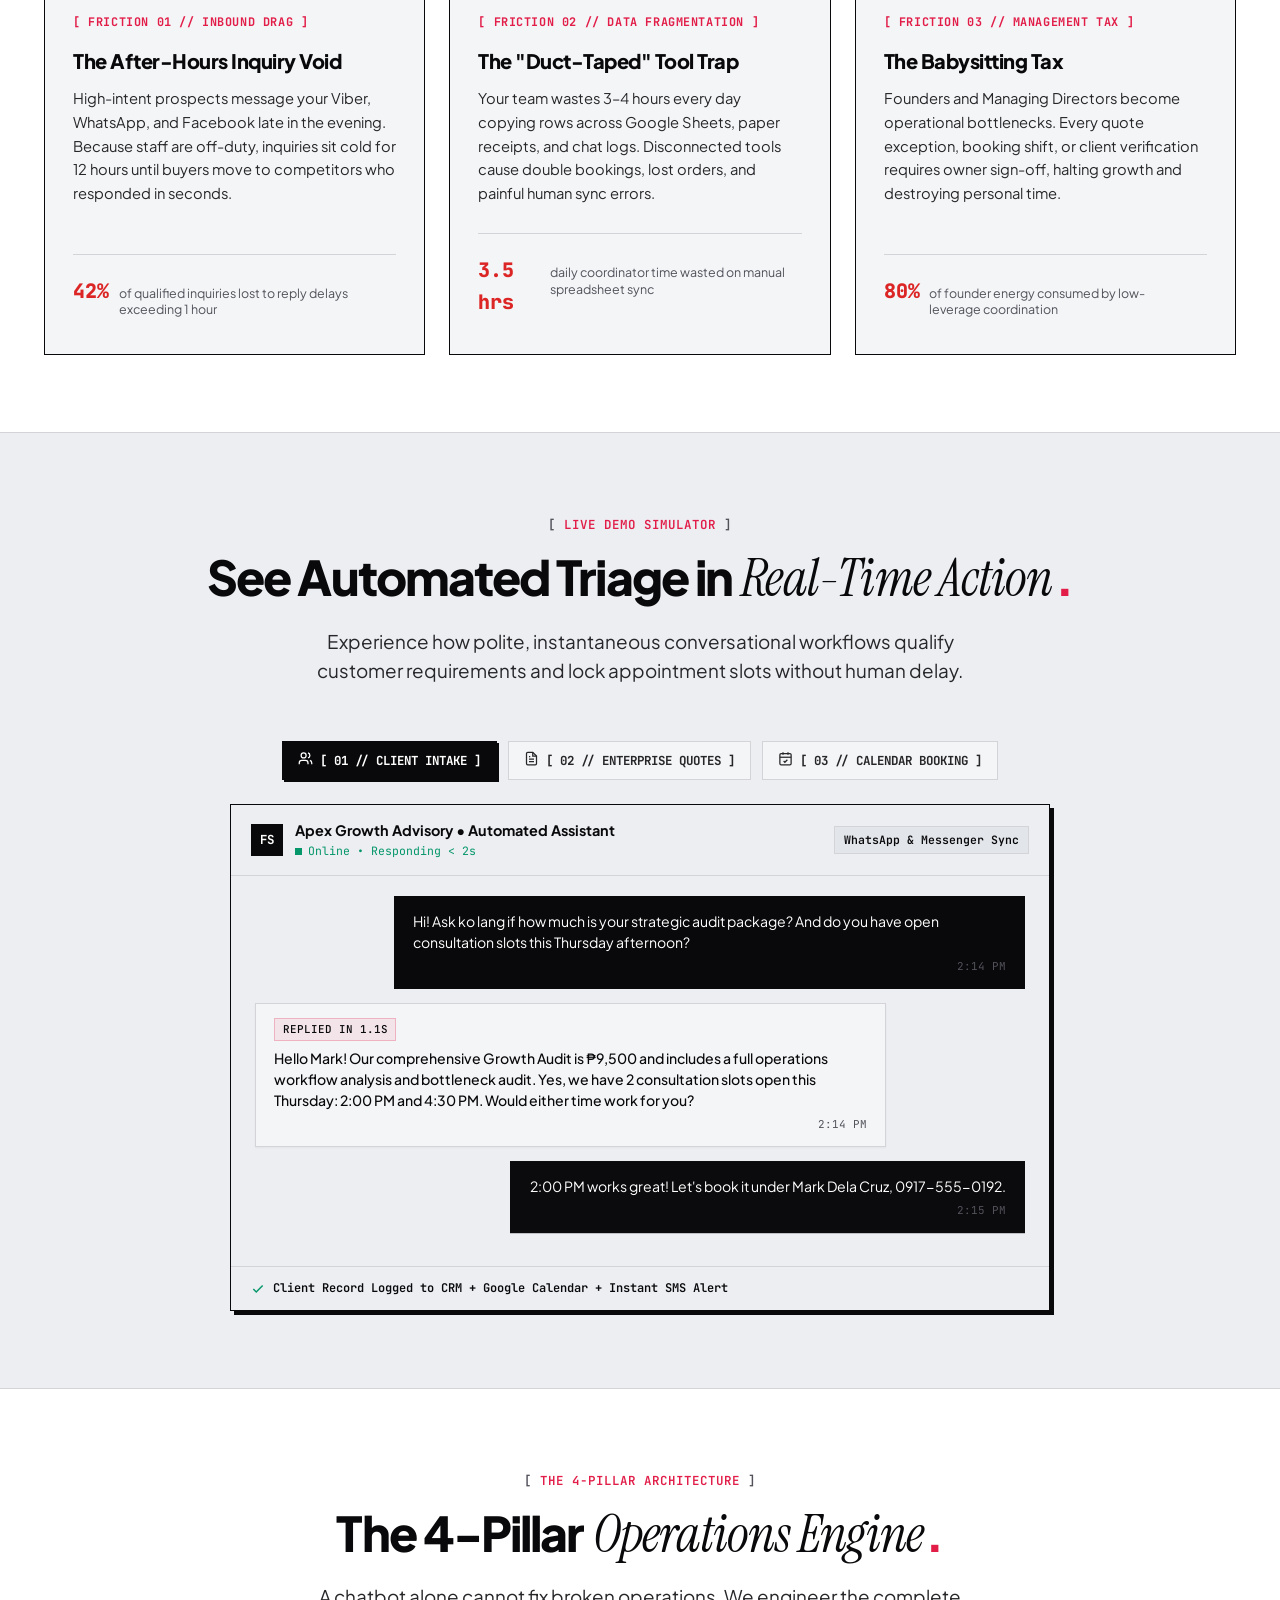
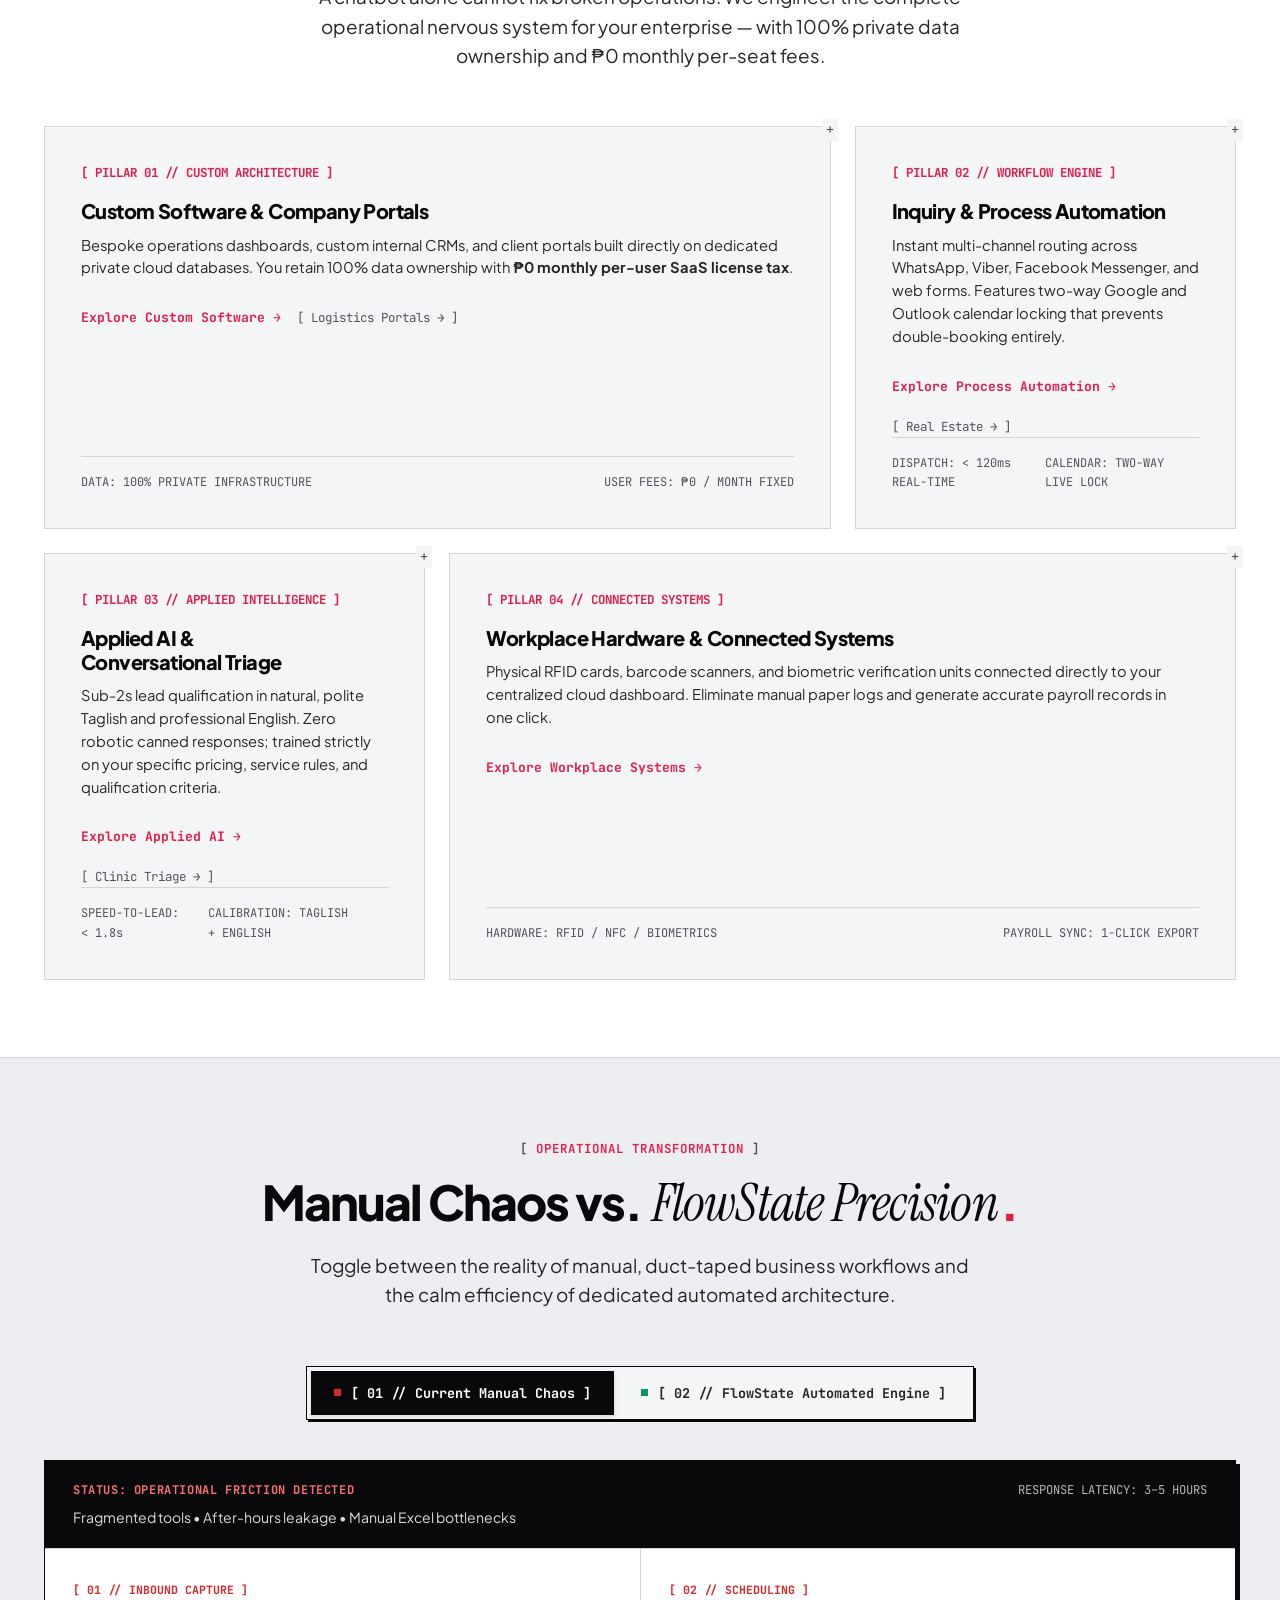
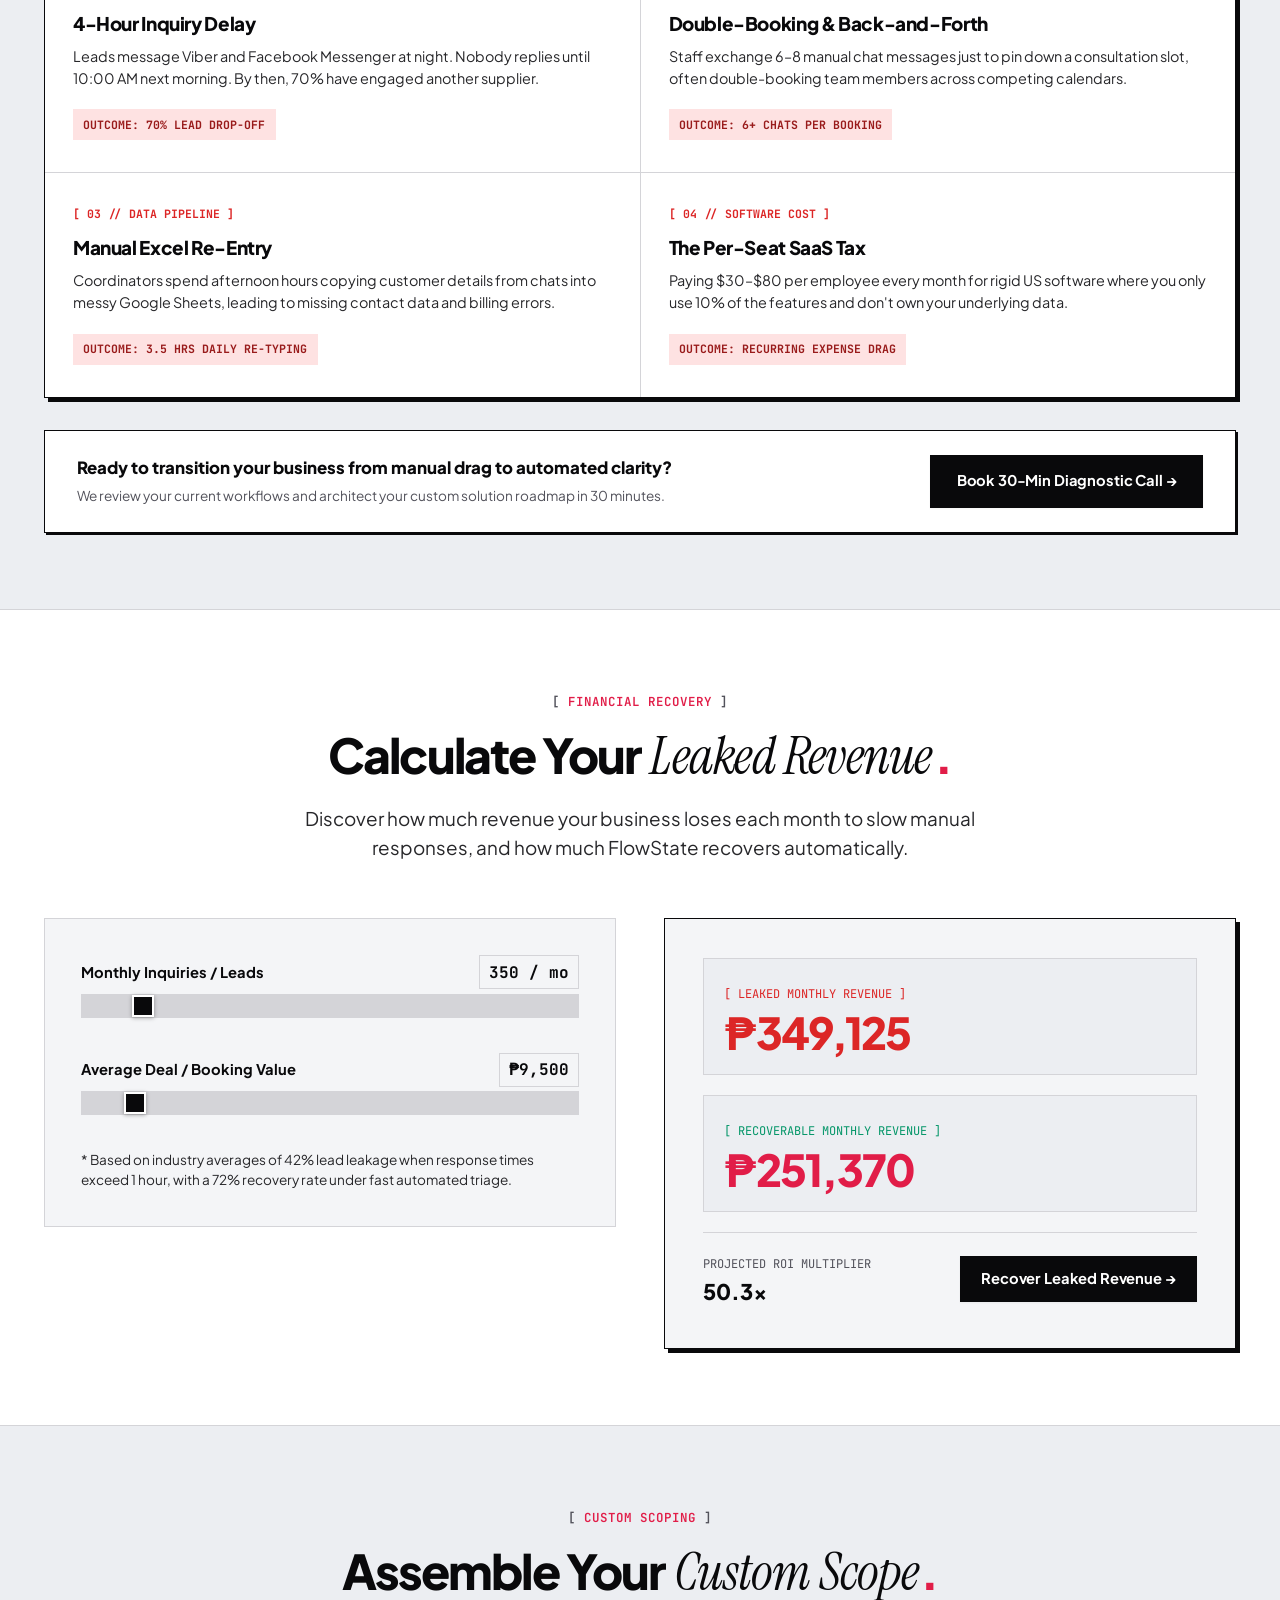
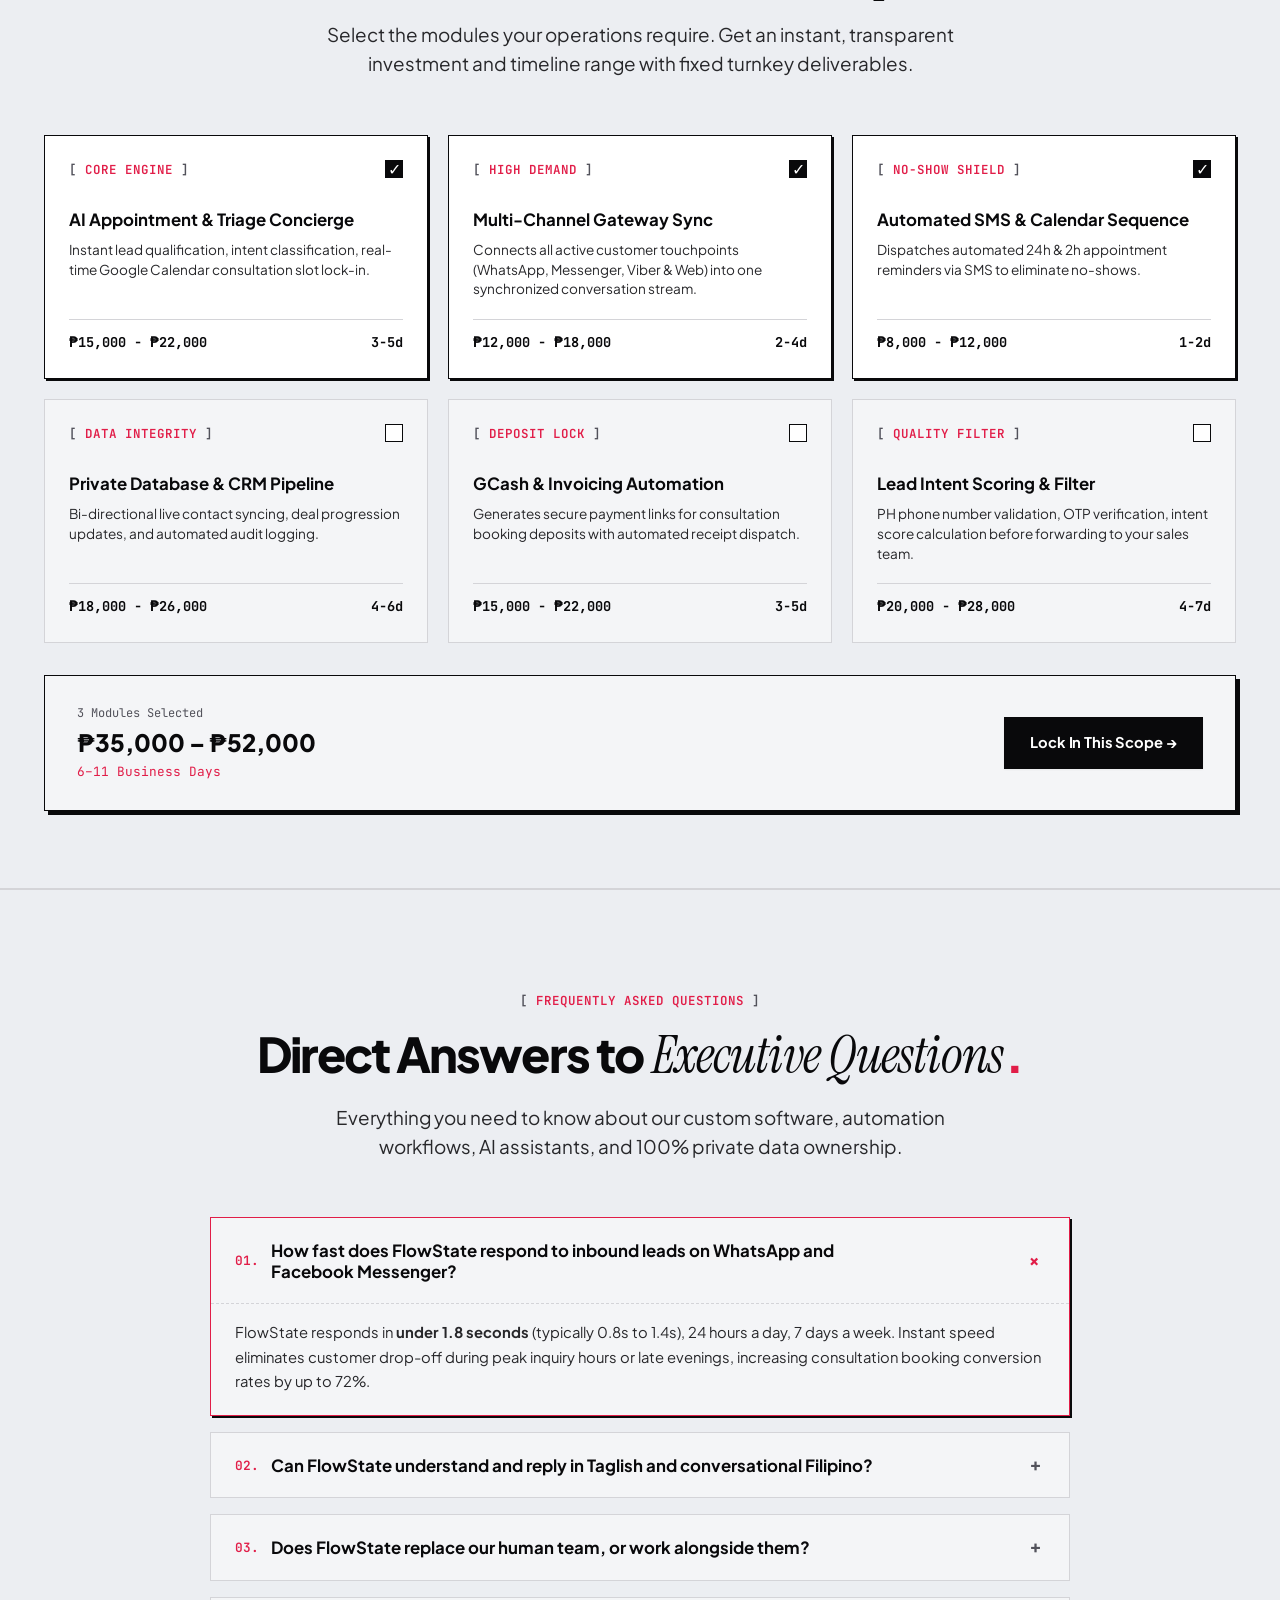
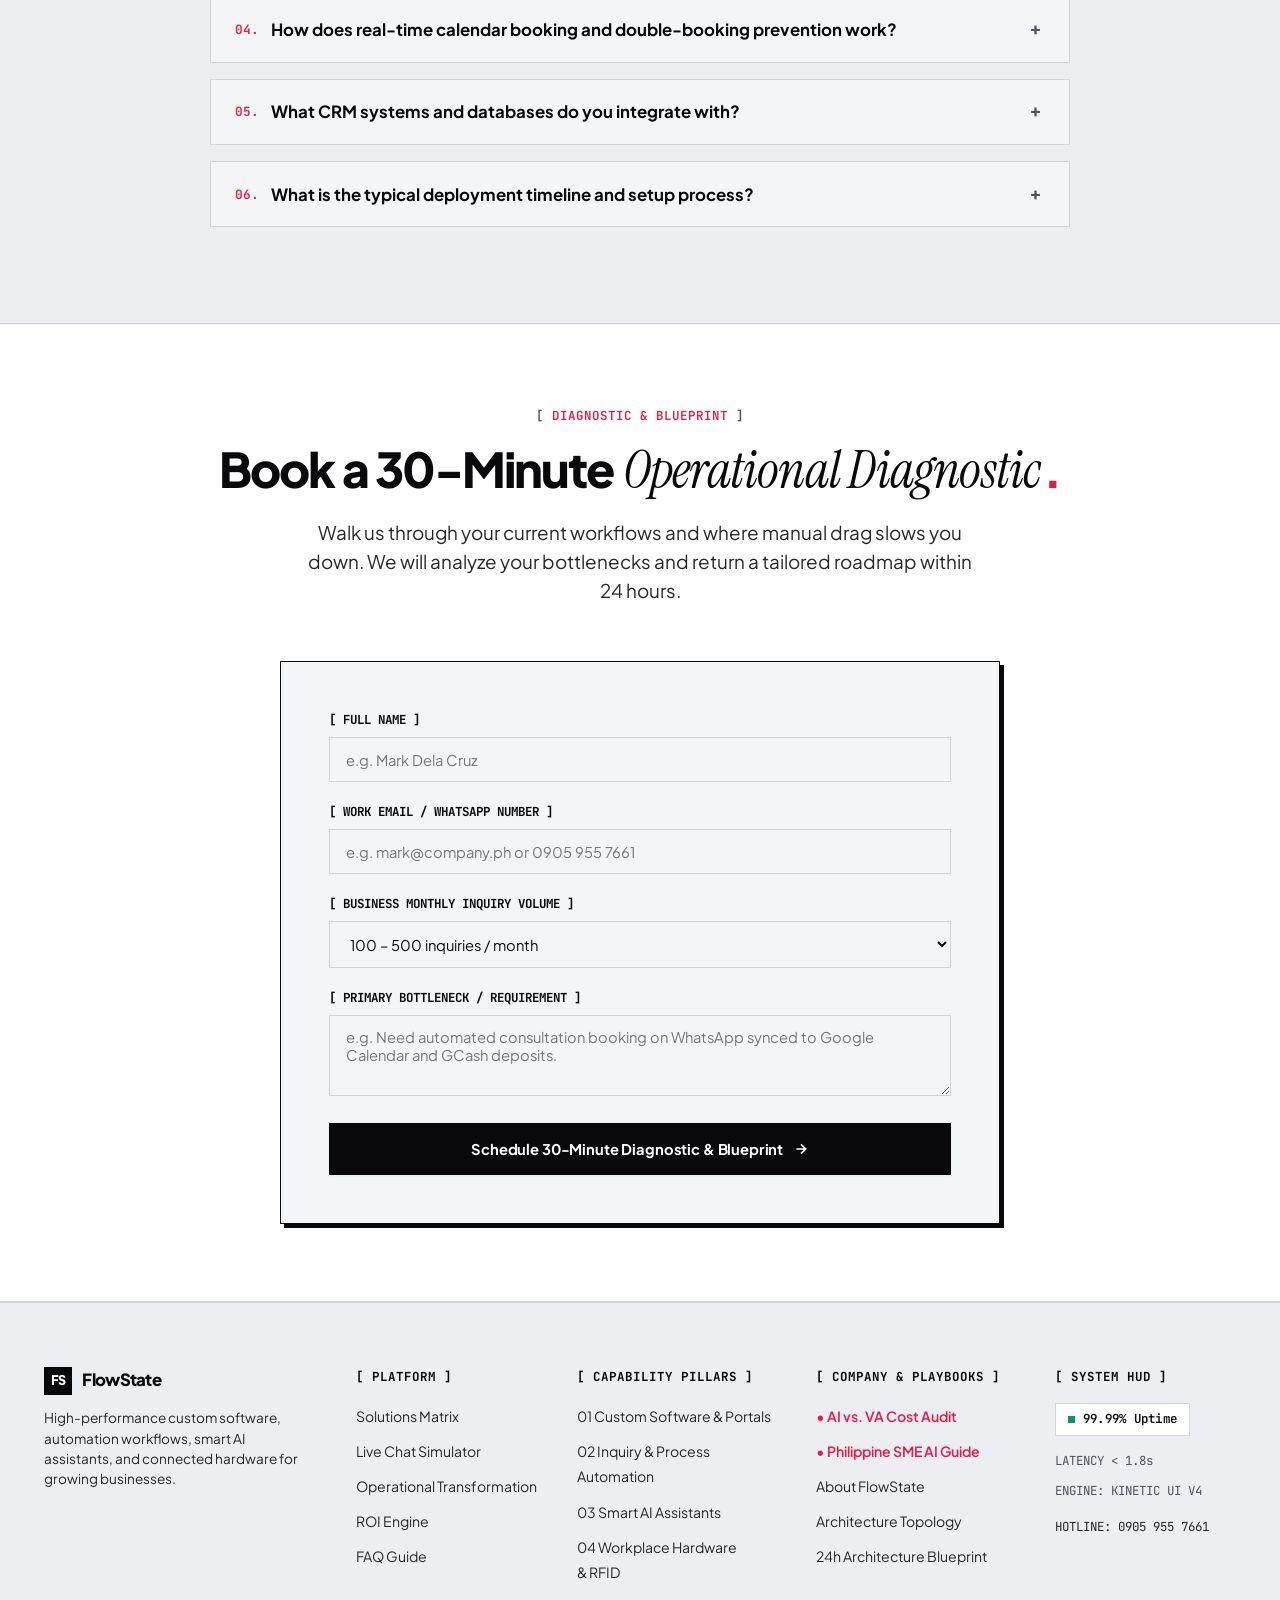
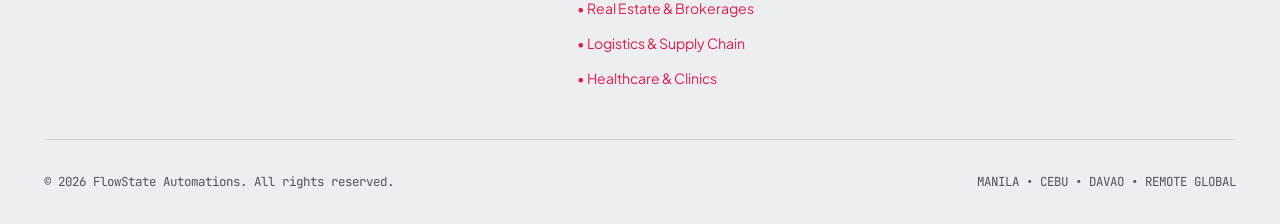
==== commit 769f54b6: "feat(seo): align canonical URLs, metadata, CORS, and sitemap with production domain and add SEO moni" ====
--- a/index.html
+++ b/index.html
@@ -8,25 +8,25 @@
   <meta name="keywords" content="Custom Software Development Philippines, Business Process Automation Manila, Smart AI Assistants NCR, Bespoke CRM Systems, RFID Attendance Integration, Taglish Conversational AI, SME Technology Partner NCR">
   <meta name="author" content="FlowState Automations">
   <meta name="robots" content="index, follow, max-snippet:-1, max-image-preview:large, max-video-preview:-1">
-  <link rel="canonical" href="https://flowstate.ph/">
+  <link rel="canonical" href="https://flowstate-automations.pages.dev/">
 
   <!-- Open Graph / Facebook -->
   <meta property="og:type" content="website">
   <meta property="og:site_name" content="FlowState Automations">
-  <meta property="og:url" content="https://flowstate.ph/">
+  <meta property="og:url" content="https://flowstate-automations.pages.dev/">
   <meta property="og:title" content="FlowState Automations | Custom Software, Process Automation & AI Philippines">
   <meta property="og:description" content="Custom software platforms, automated inquiry workflows, smart AI assistants, and connected RFID workplace systems with 100% data ownership and ₱0 monthly per-user fees.">
-  <meta property="og:image" content="https://flowstate.ph/og-image.png">
+  <meta property="og:image" content="https://flowstate-automations.pages.dev/og-image.png">
   <meta property="og:image:width" content="1200">
   <meta property="og:image:height" content="630">
   <meta property="og:locale" content="en_PH">
 
   <!-- Twitter -->
   <meta name="twitter:card" content="summary_large_image">
-  <meta name="twitter:url" content="https://flowstate.ph/">
+  <meta name="twitter:url" content="https://flowstate-automations.pages.dev/">
   <meta name="twitter:title" content="FlowState Automations | Custom Software, Process Automation & AI Philippines">
   <meta name="twitter:description" content="Custom software platforms, automated inquiry workflows, smart AI assistants, and connected RFID workplace systems.">
-  <meta name="twitter:image" content="https://flowstate.ph/og-image.png">
+  <meta name="twitter:image" content="https://flowstate-automations.pages.dev/og-image.png">
 
   <!-- Local SEO & Geo Meta Tags -->
   <meta name="geo.region" content="PH-00">
@@ -55,22 +55,22 @@
     "@graph": [
       {
         "@type": "WebSite",
-        "@id": "https://flowstate.ph/#website",
-        "url": "https://flowstate.ph/",
+        "@id": "https://flowstate-automations.pages.dev/#website",
+        "url": "https://flowstate-automations.pages.dev/",
         "name": "FlowState Automations",
         "description": "Custom software development, business process automation, smart AI assistants, and connected workplace hardware for growing businesses.",
         "publisher": {
-          "@id": "https://flowstate.ph/#organization"
+          "@id": "https://flowstate-automations.pages.dev/#organization"
         },
         "inLanguage": ["en-PH", "tl-PH"]
       },
       {
         "@type": "ProfessionalService",
-        "@id": "https://flowstate.ph/#organization",
+        "@id": "https://flowstate-automations.pages.dev/#organization",
         "name": "FlowState Automations",
-        "url": "https://flowstate.ph/",
-        "logo": "https://flowstate.ph/logo.png",
-        "image": "https://flowstate.ph/og-image.png",
+        "url": "https://flowstate-automations.pages.dev/",
+        "logo": "https://flowstate-automations.pages.dev/logo.png",
+        "image": "https://flowstate-automations.pages.dev/og-image.png",
         "description": "Custom software development and automation agency delivering private operations platforms, multi-channel inquiry triage, calendar booking, and connected RFID hardware for businesses across the Philippines and worldwide.",
         "telephone": "+639059557661",
         "priceRange": "₱15,000 - ₱150,000",
@@ -151,7 +151,7 @@
       },
       {
         "@type": "SoftwareApplication",
-        "@id": "https://flowstate.ph/#software",
+        "@id": "https://flowstate-automations.pages.dev/#software",
         "name": "FlowState Kinetic Platform",
         "applicationCategory": "BusinessApplication",
         "operatingSystem": "Cloud / Web / WhatsApp / Meta Messenger",
@@ -164,7 +164,7 @@
       },
       {
         "@type": "FAQPage",
-        "@id": "https://flowstate.ph/#faq",
+        "@id": "https://flowstate-automations.pages.dev/#faq",
         "mainEntity": [
           {
             "@type": "Question",
--- a/styles.css
+++ b/styles.css
@@ -736,6 +736,42 @@
   max-width: 580px;
 }
 
+/* Editorial & Knowledge Hub Centered Hero */
+.hero-editorial-center {
+  max-width: 920px;
+  margin: 0 auto;
+  text-align: center;
+  display: flex;
+  flex-direction: column;
+  align-items: center;
+}
+
+.hero-editorial-center .hero-kicker-badge {
+  display: inline-flex;
+  justify-content: center;
+  margin-left: auto;
+  margin-right: auto;
+  margin-bottom: 1.5rem;
+}
+
+.hero-editorial-center .hero-title,
+.hero-title.hero-title-centered,
+.hero-title-centered {
+  display: block !important;
+  text-align: center !important;
+  align-items: center !important;
+  width: 100%;
+  margin-left: auto;
+  margin-right: auto;
+}
+
+.hero-editorial-center p,
+.hero-subtitle-centered {
+  text-align: center;
+  margin-left: auto;
+  margin-right: auto;
+}
+
 .hero-cta-group {
   display: flex;
   align-items: center;
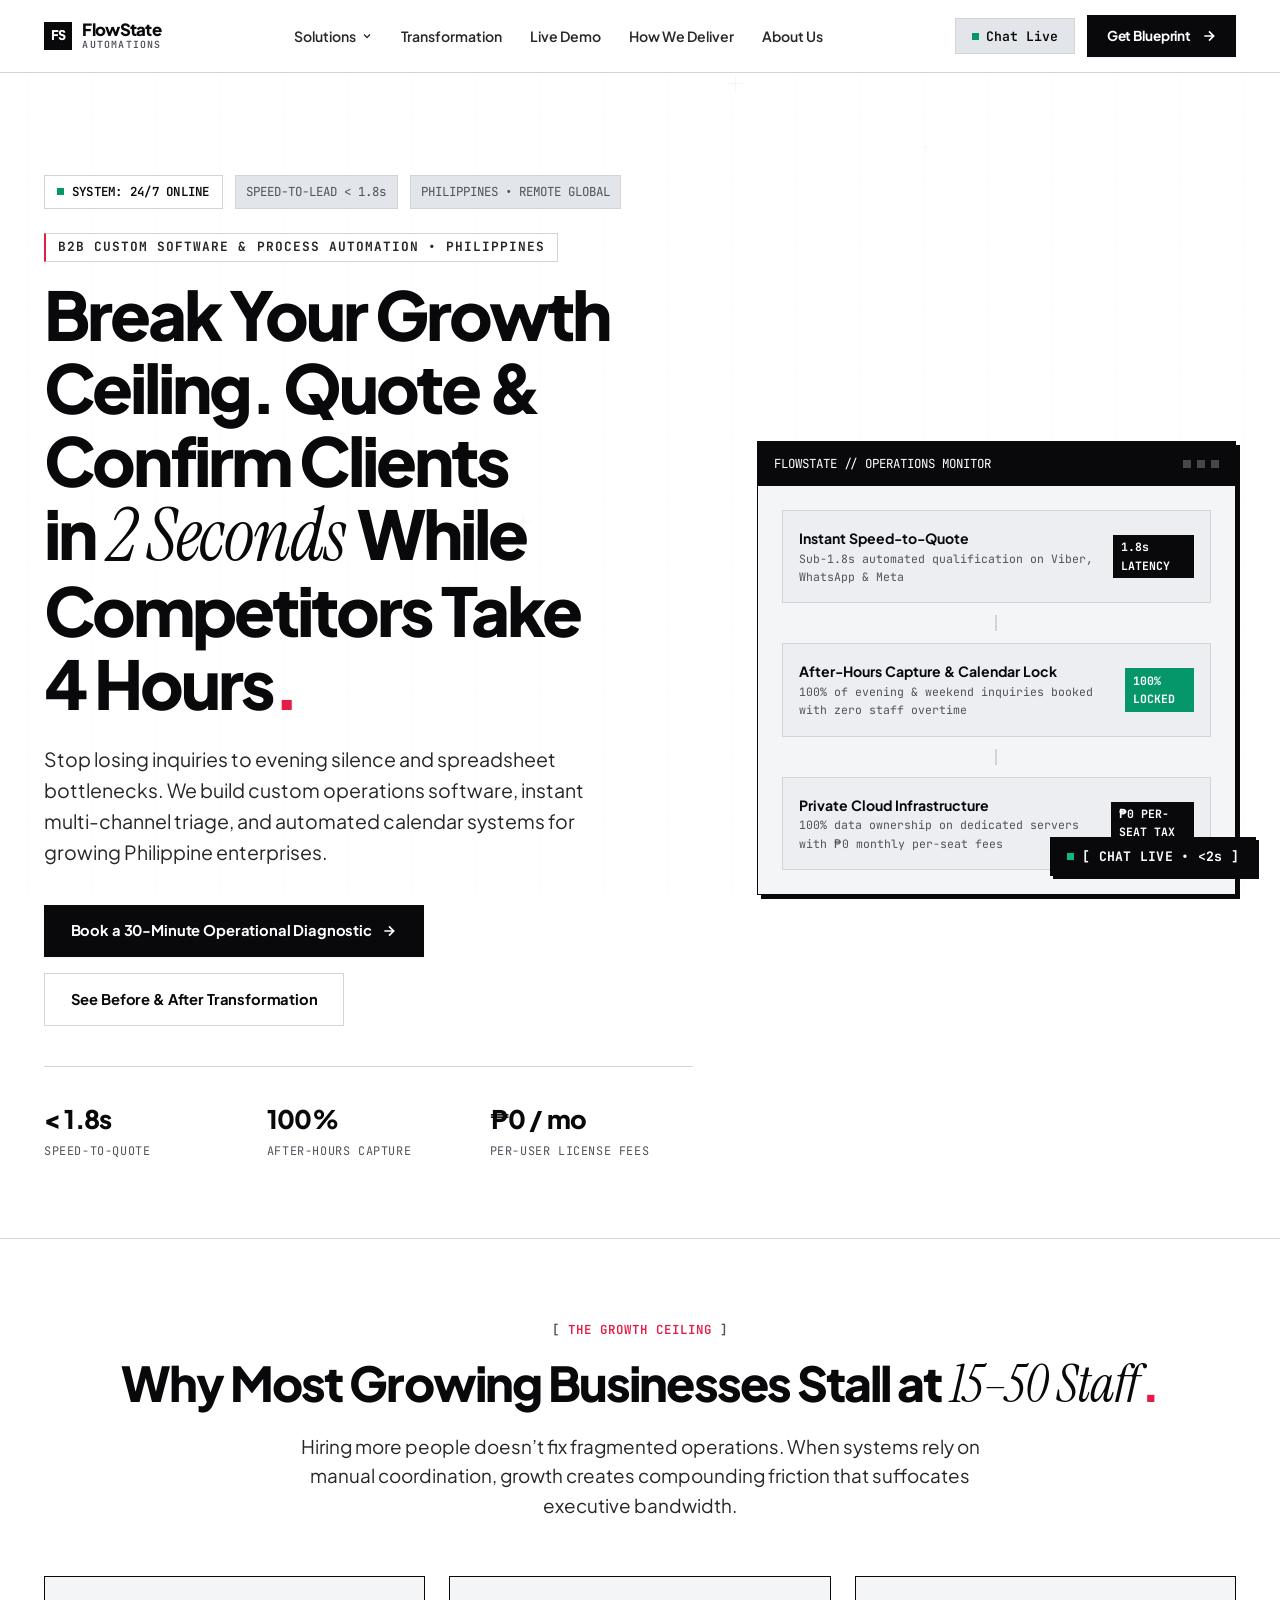
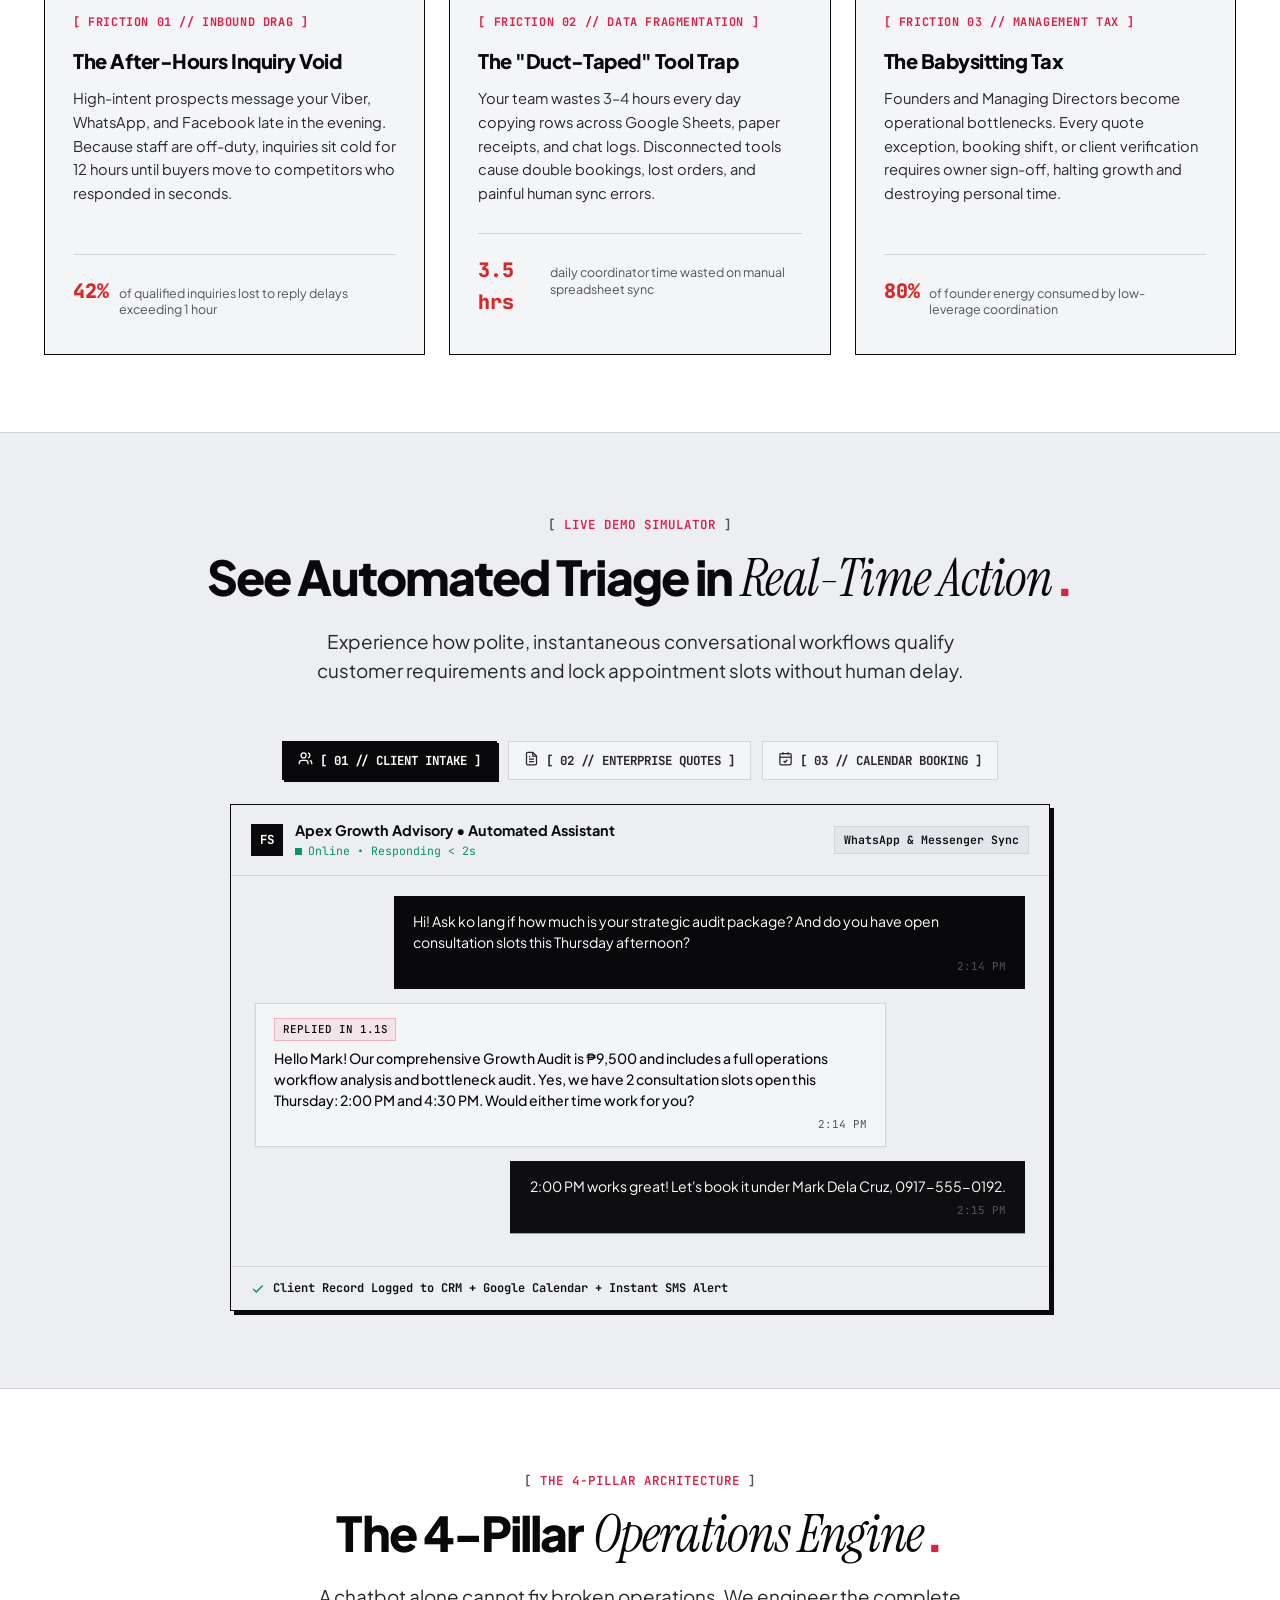
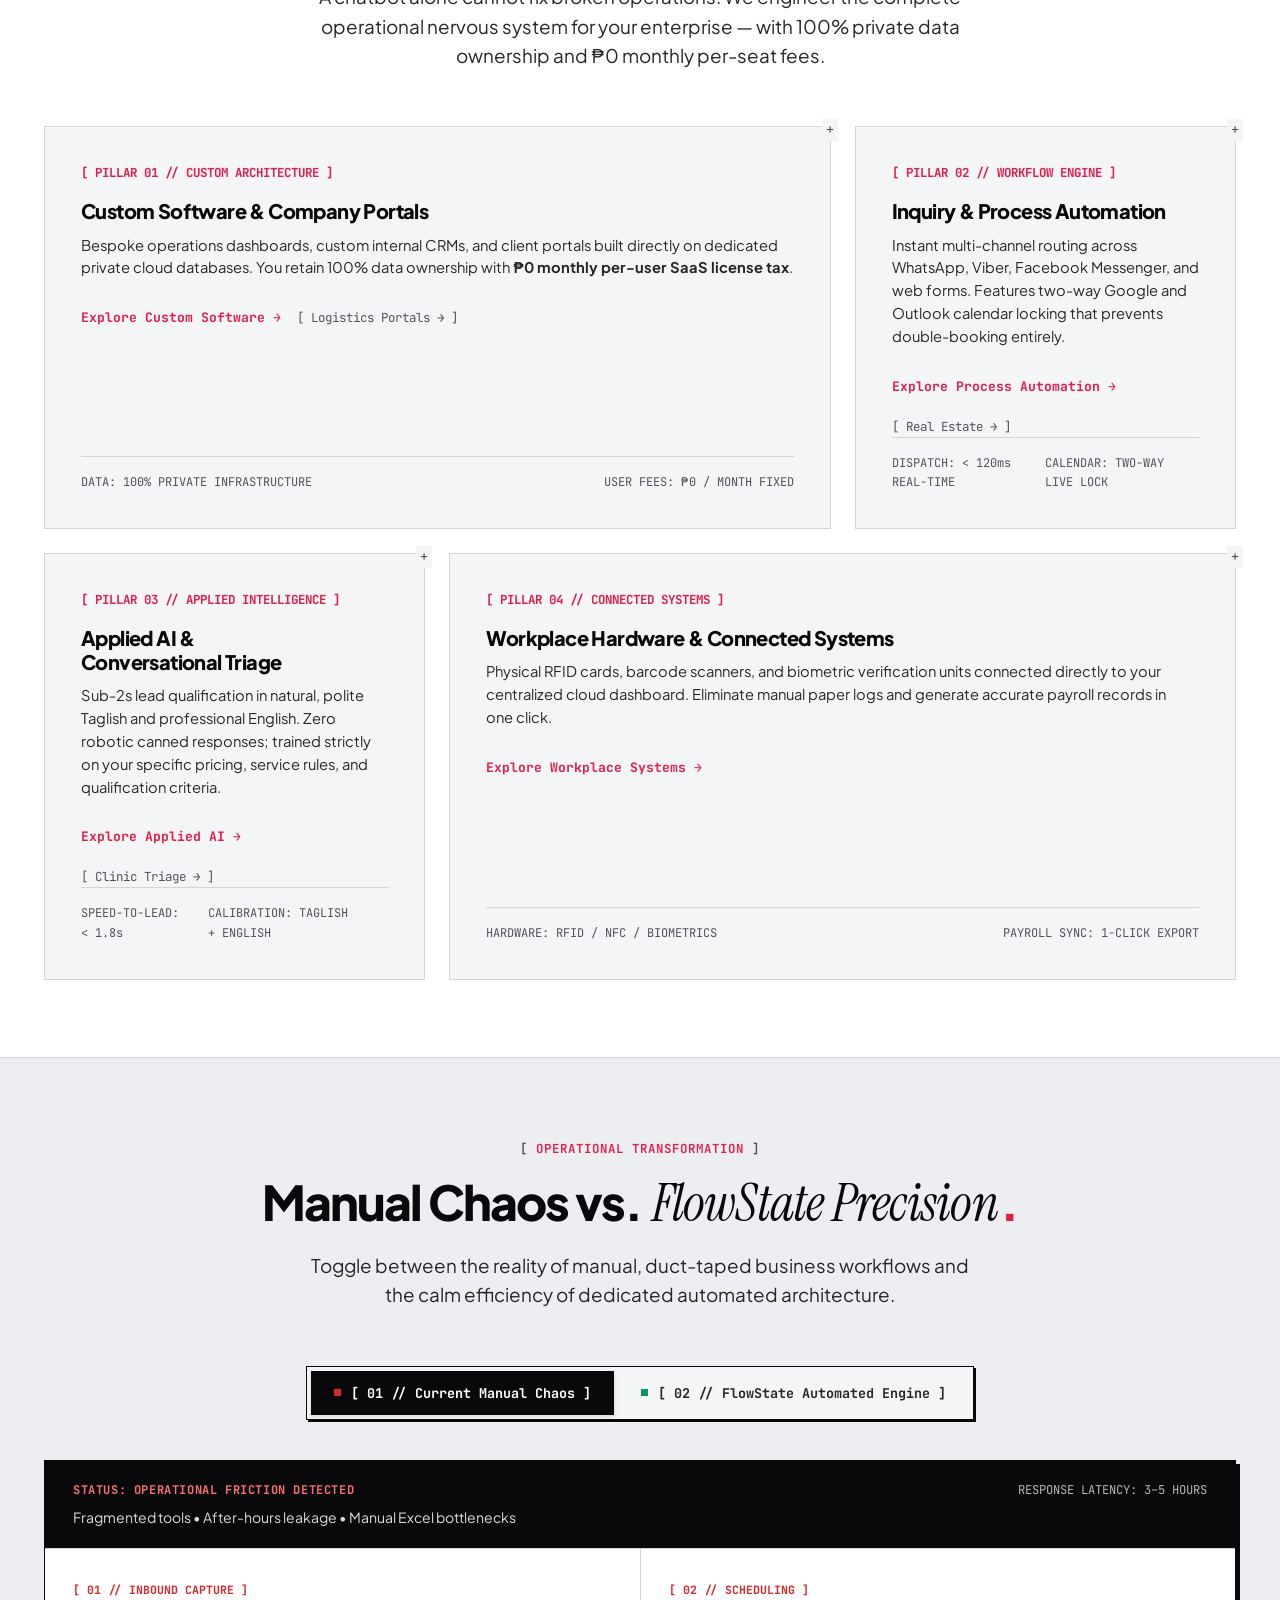
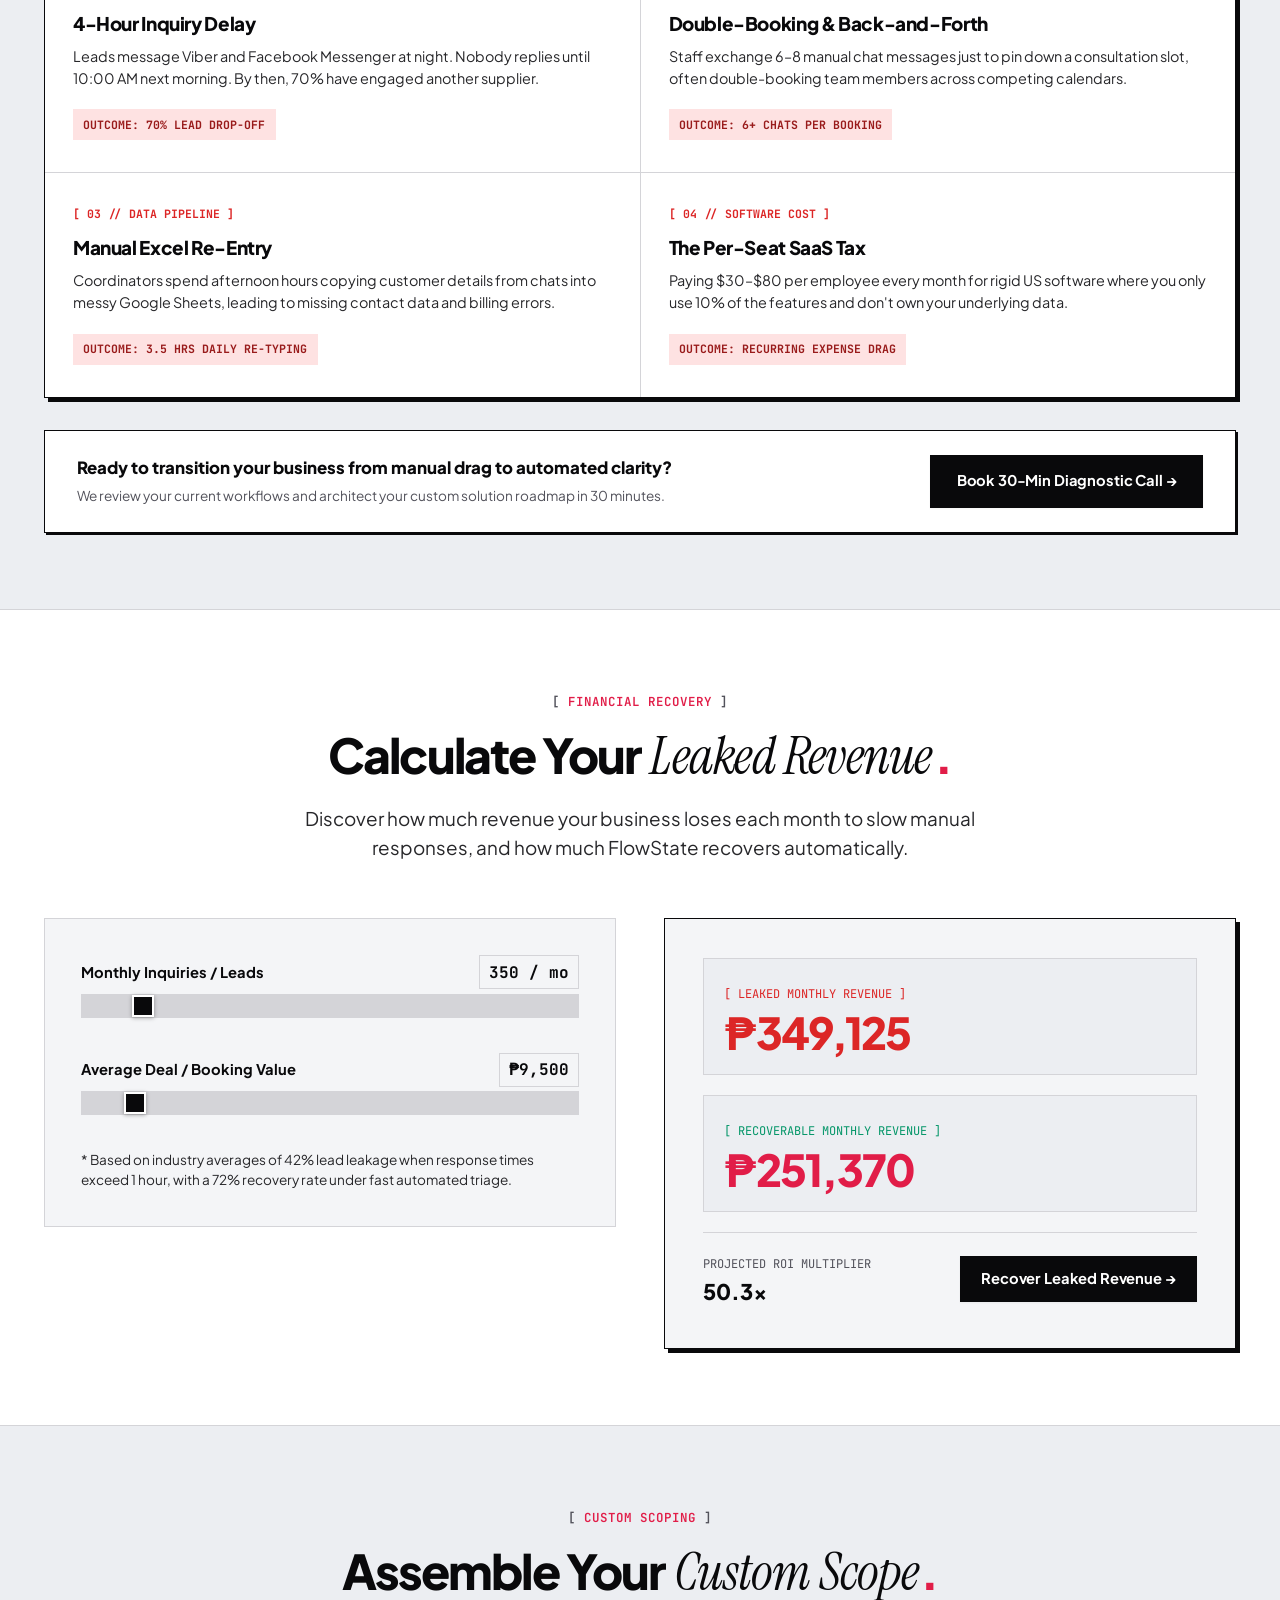
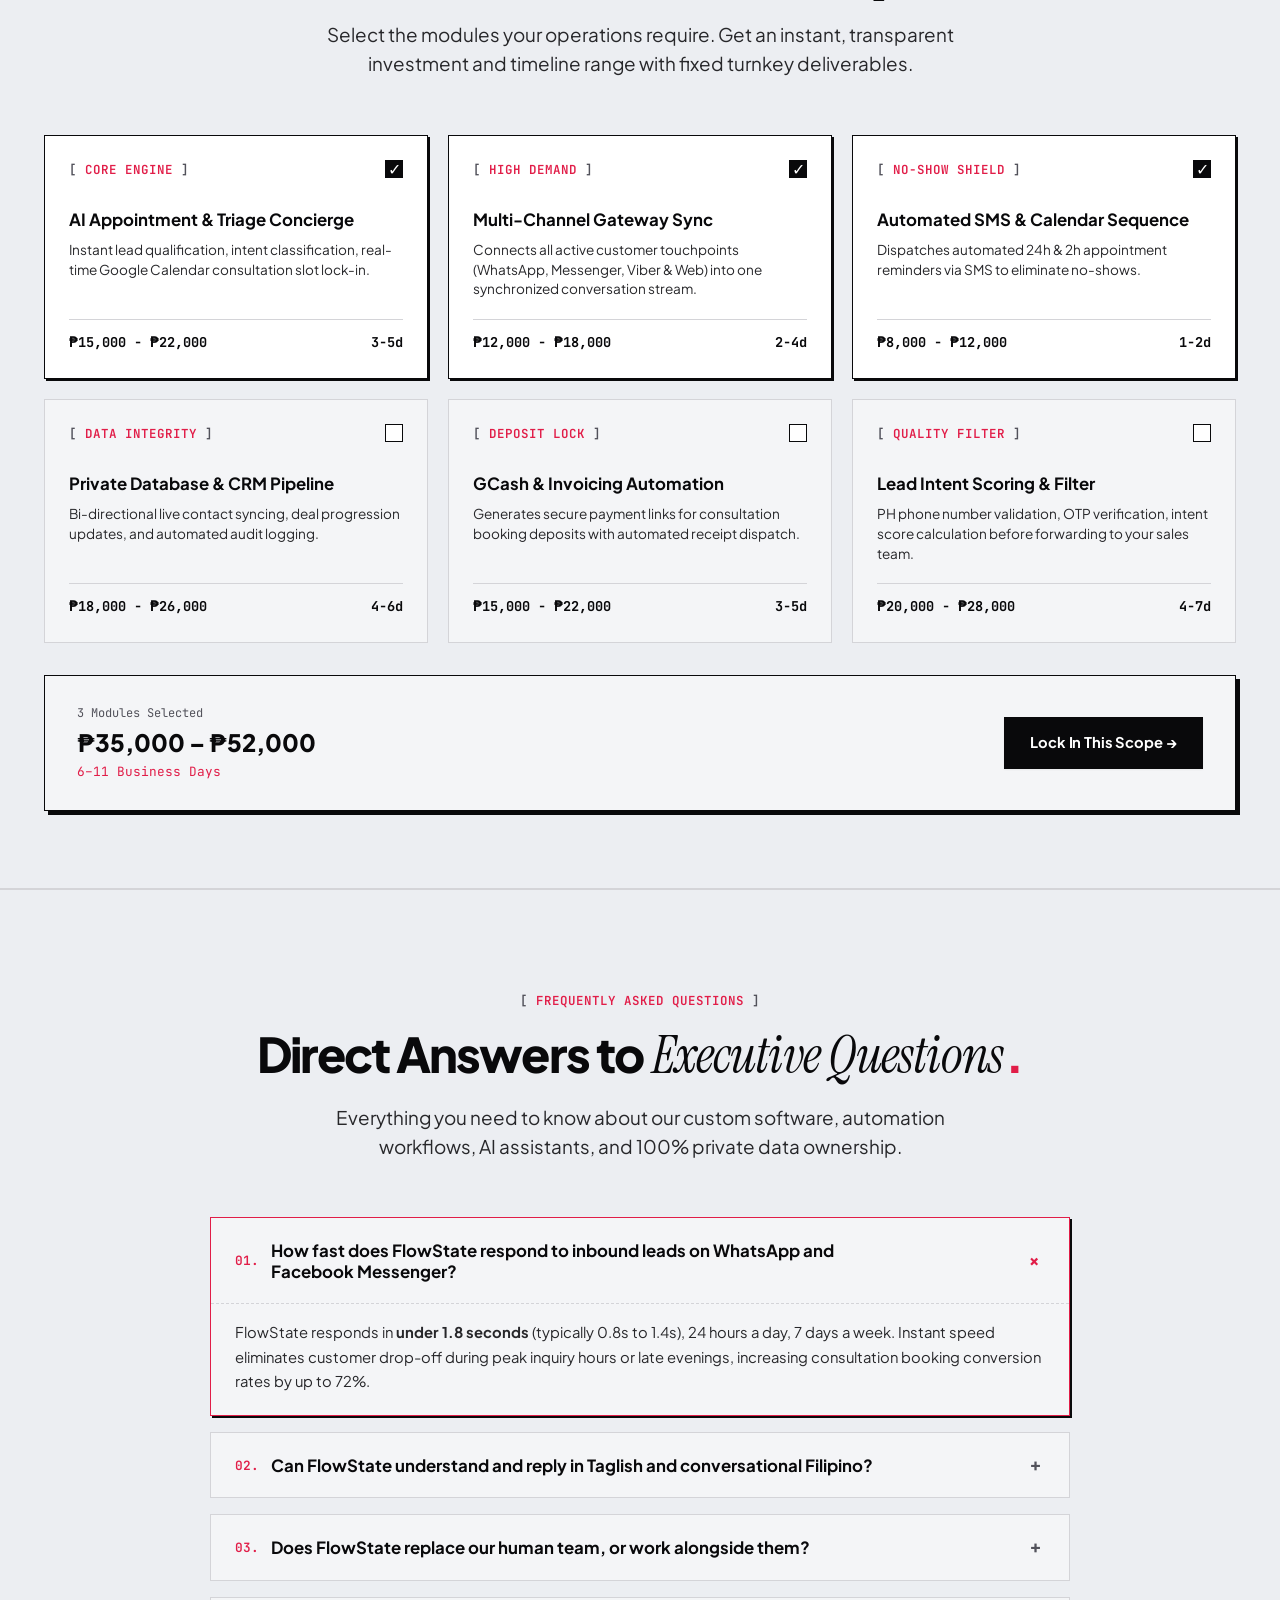
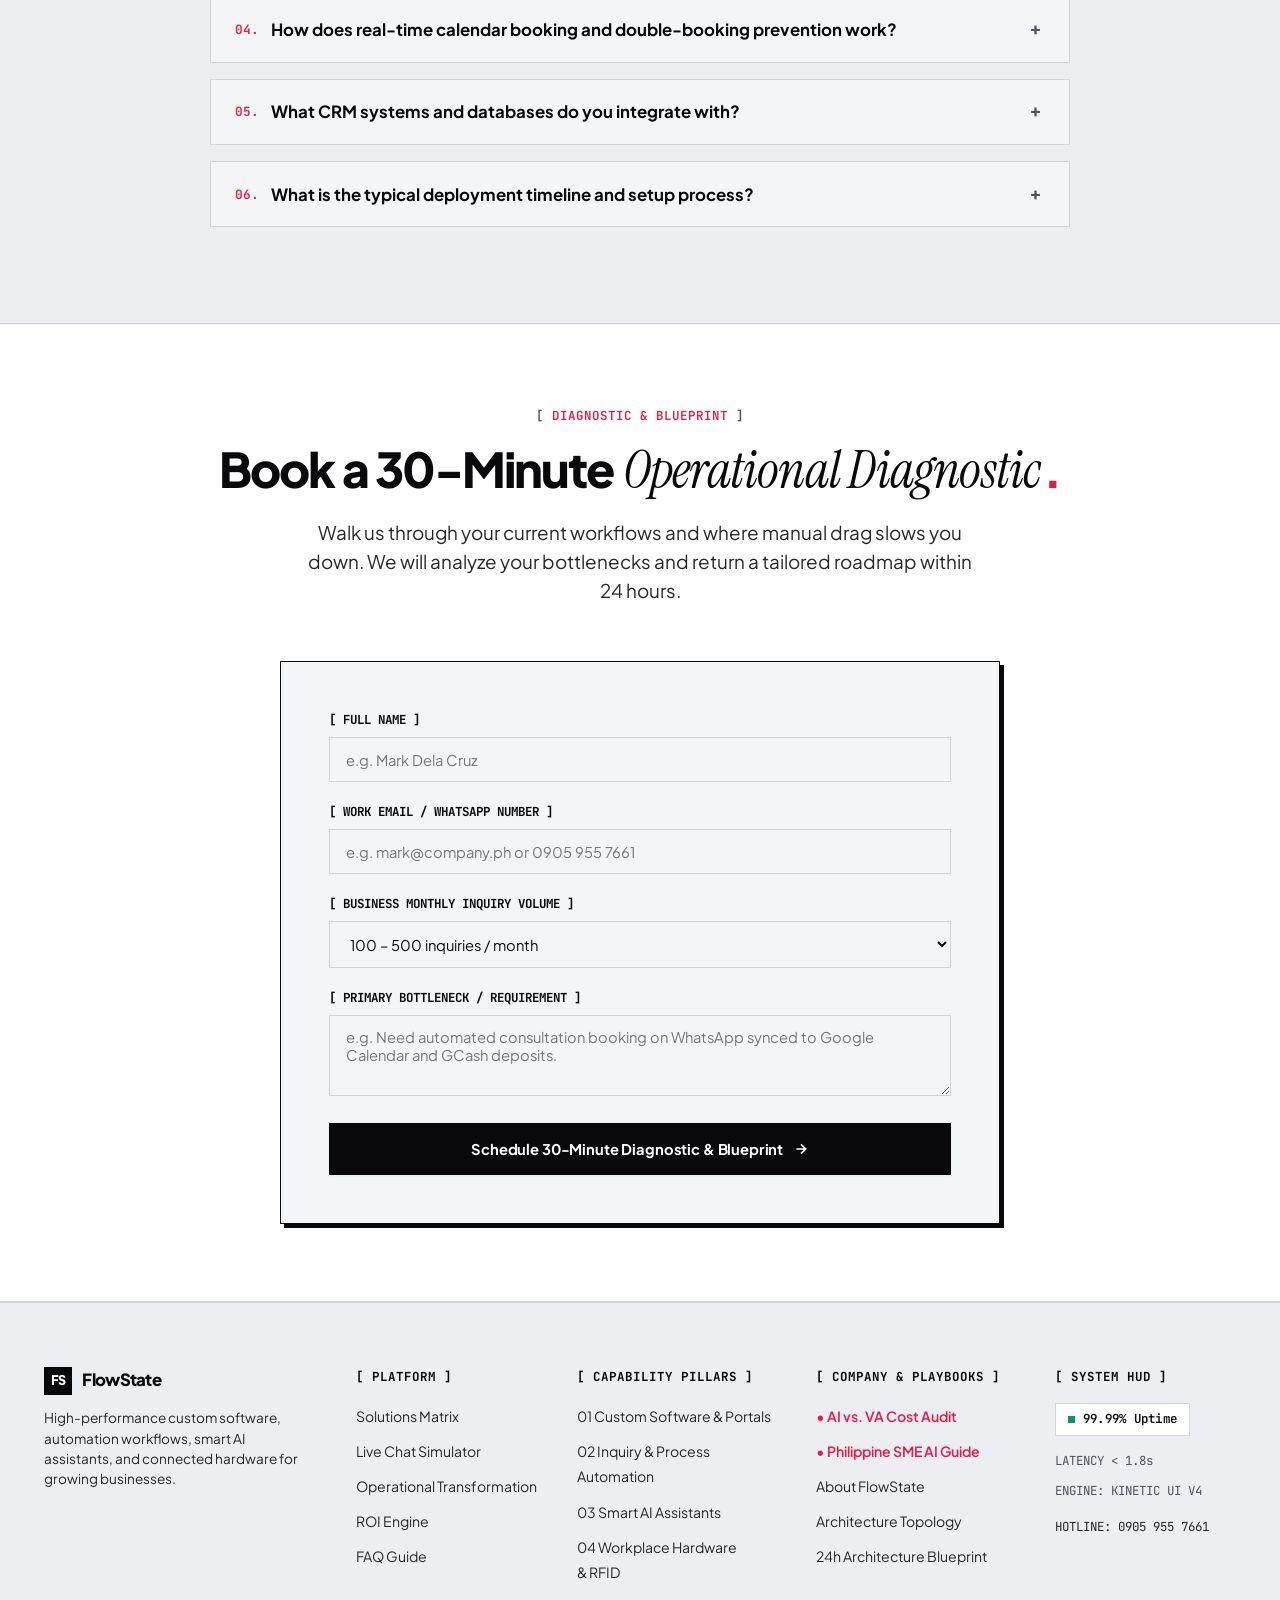
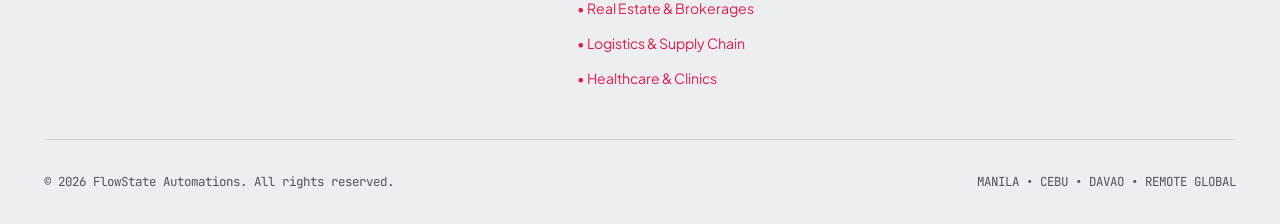
==== commit 48e2080b: "feat(seo): add google-site-verification meta tag for Search Console" ====
--- a/index.html
+++ b/index.html
@@ -8,6 +8,7 @@
   <meta name="keywords" content="Custom Software Development Philippines, Business Process Automation Manila, Smart AI Assistants NCR, Bespoke CRM Systems, RFID Attendance Integration, Taglish Conversational AI, SME Technology Partner NCR">
   <meta name="author" content="FlowState Automations">
   <meta name="robots" content="index, follow, max-snippet:-1, max-image-preview:large, max-video-preview:-1">
+  <meta name="google-site-verification" content="LsmHU3wq5uz3cpl26DR7I_bYh9DH-Gw6kc5Dr-FkXK8">
   <link rel="canonical" href="https://flowstate-automations.pages.dev/">
 
   <!-- Open Graph / Facebook -->
